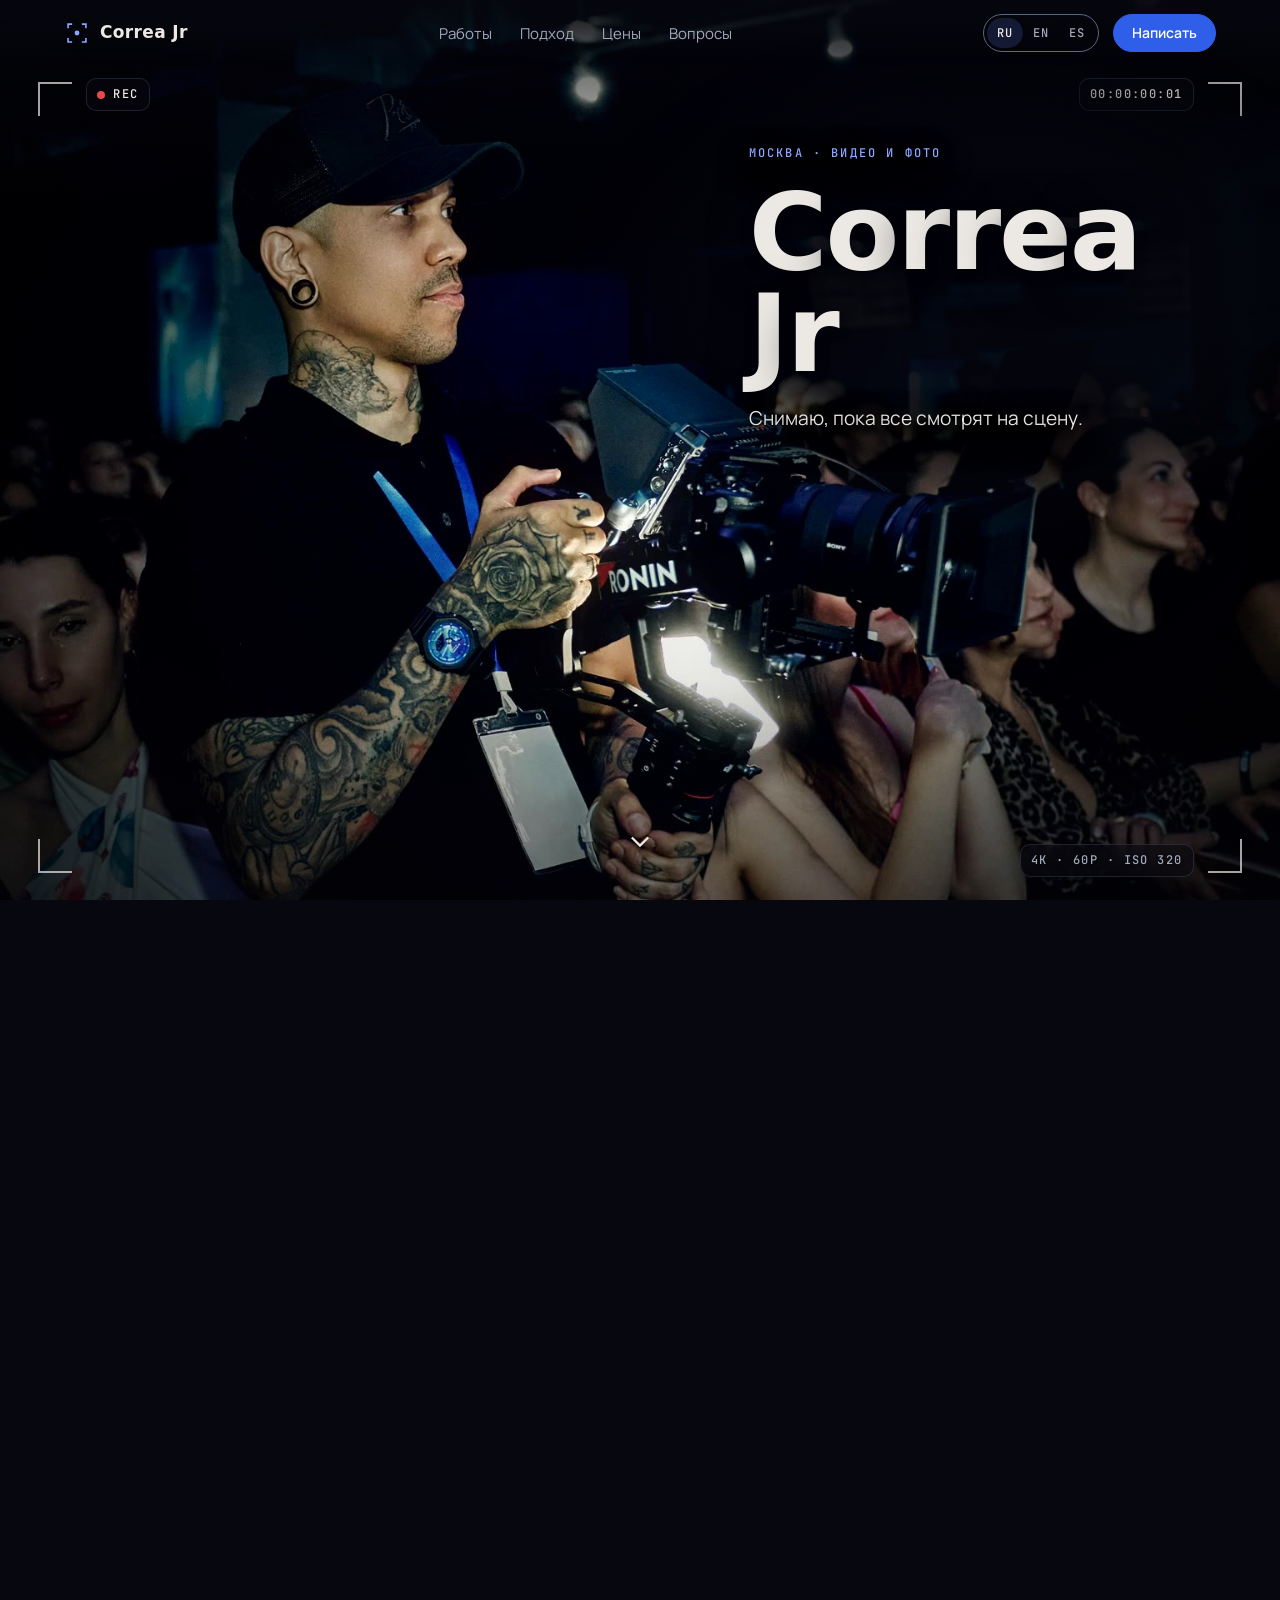
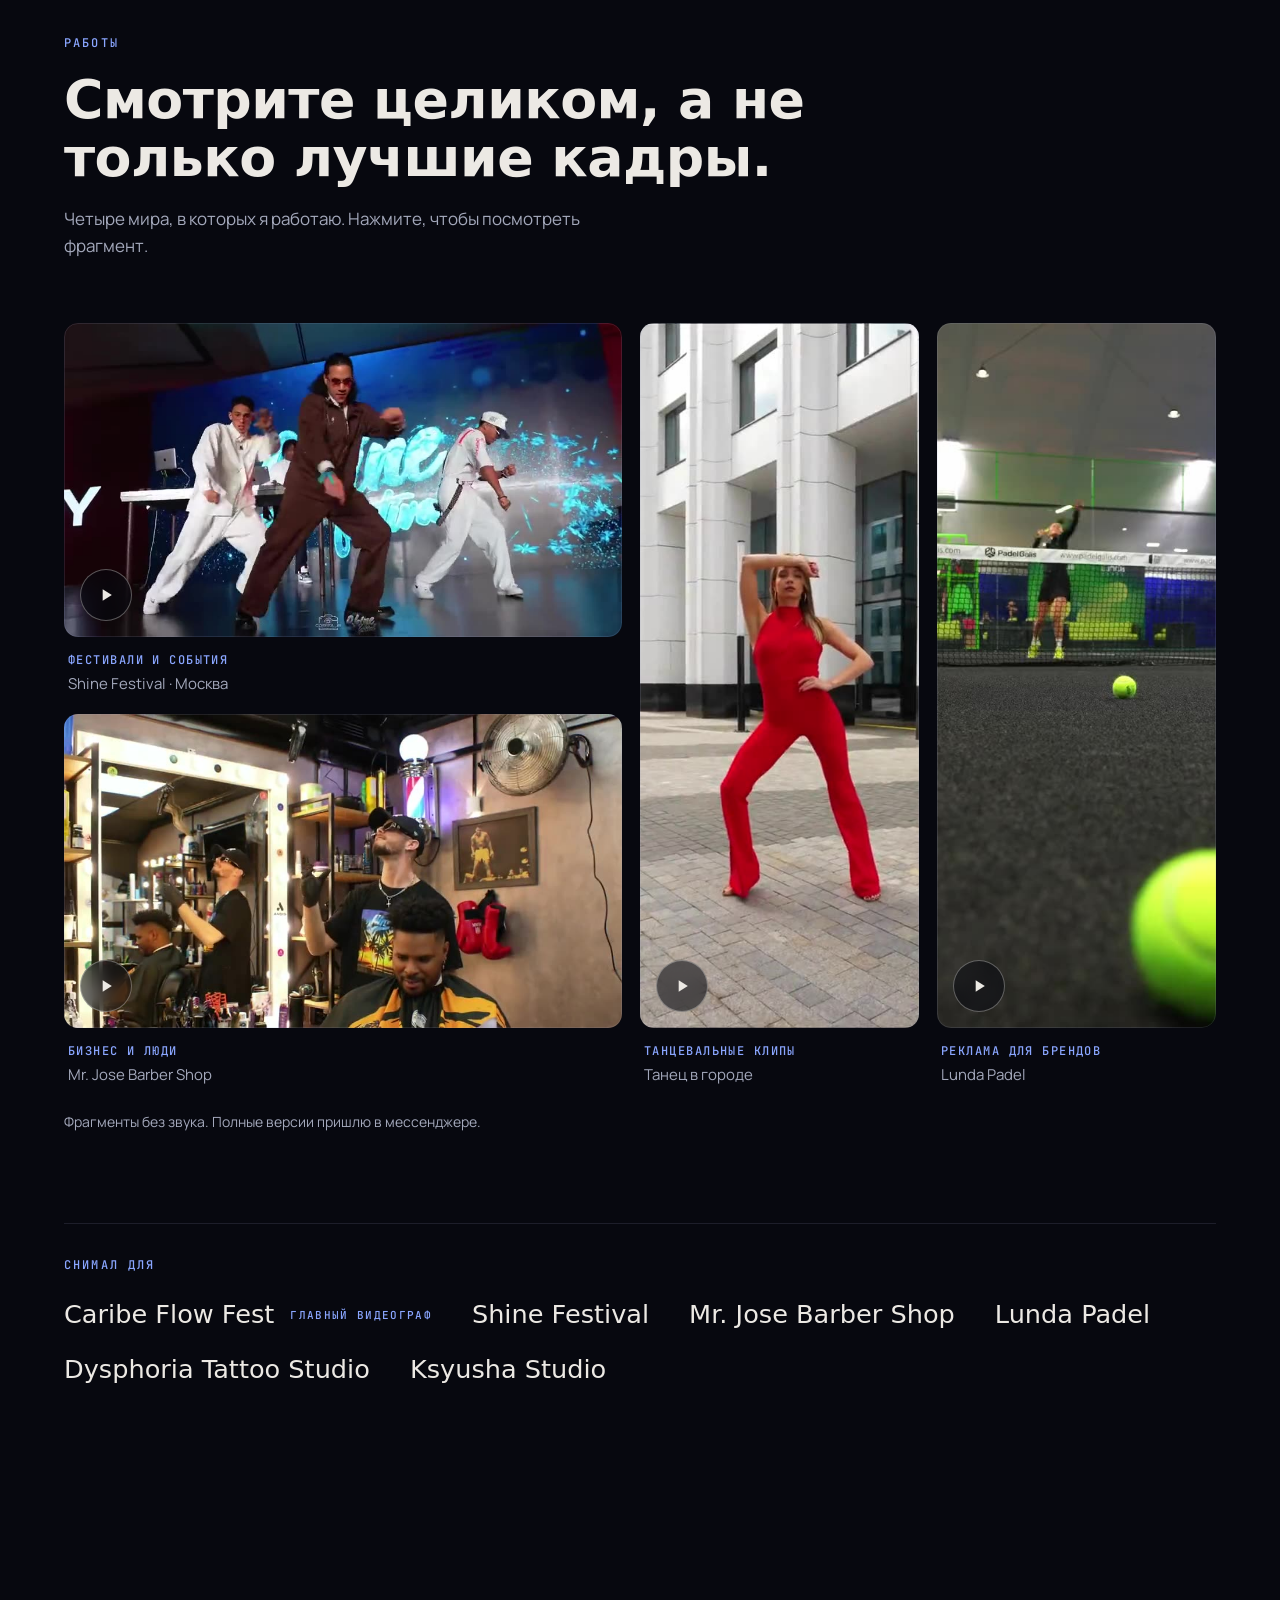
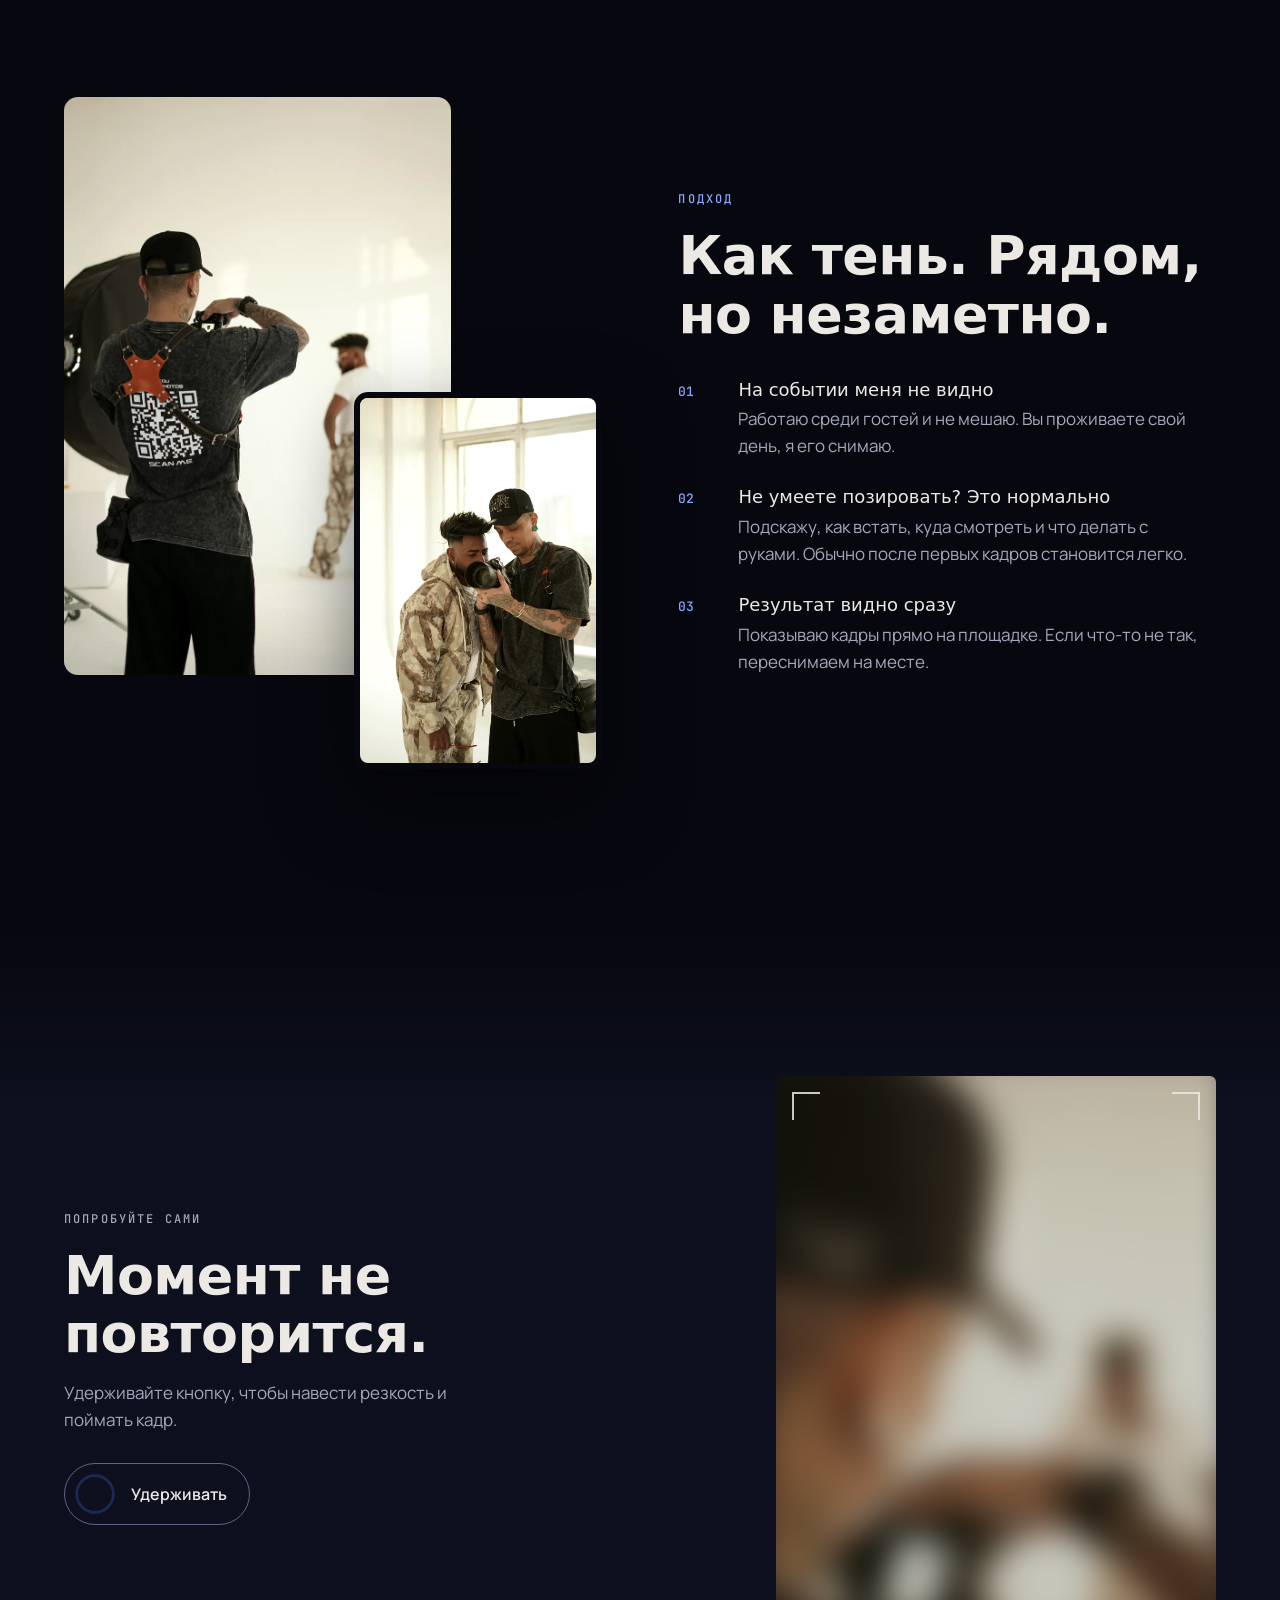
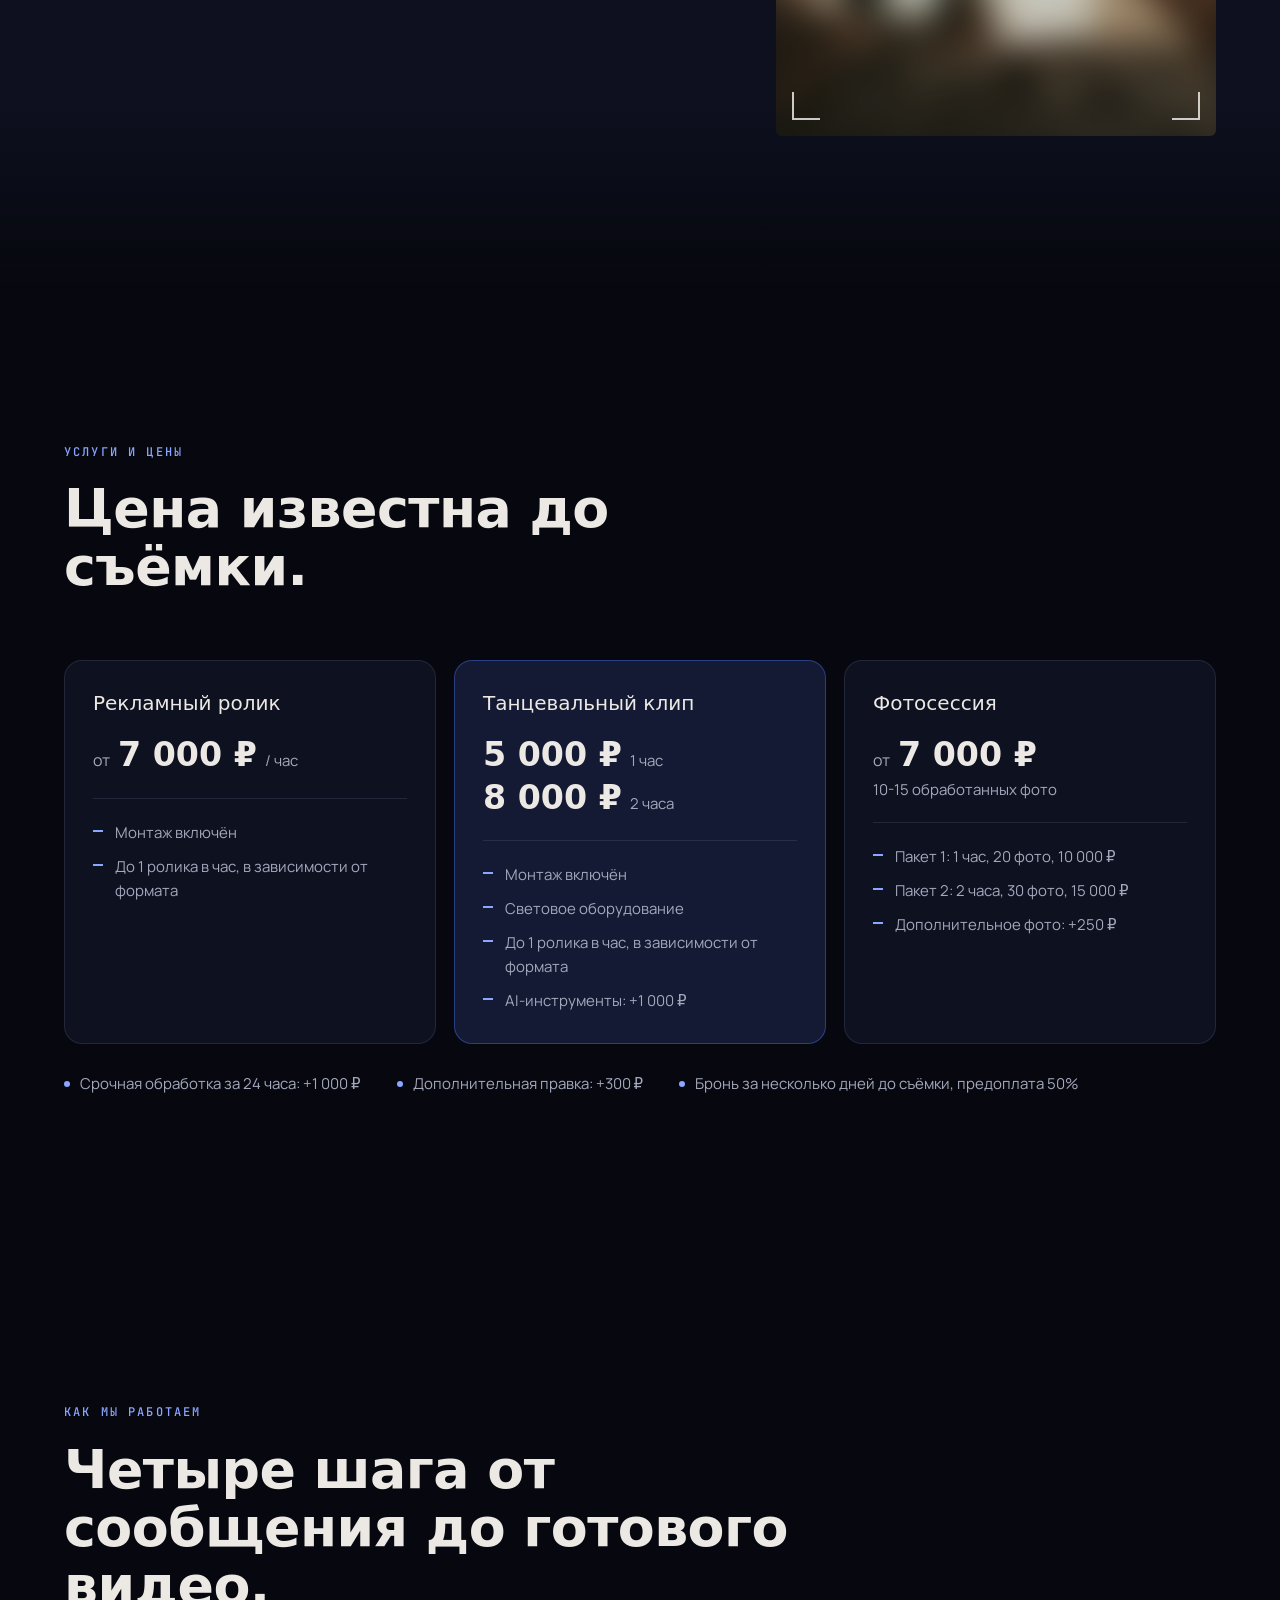
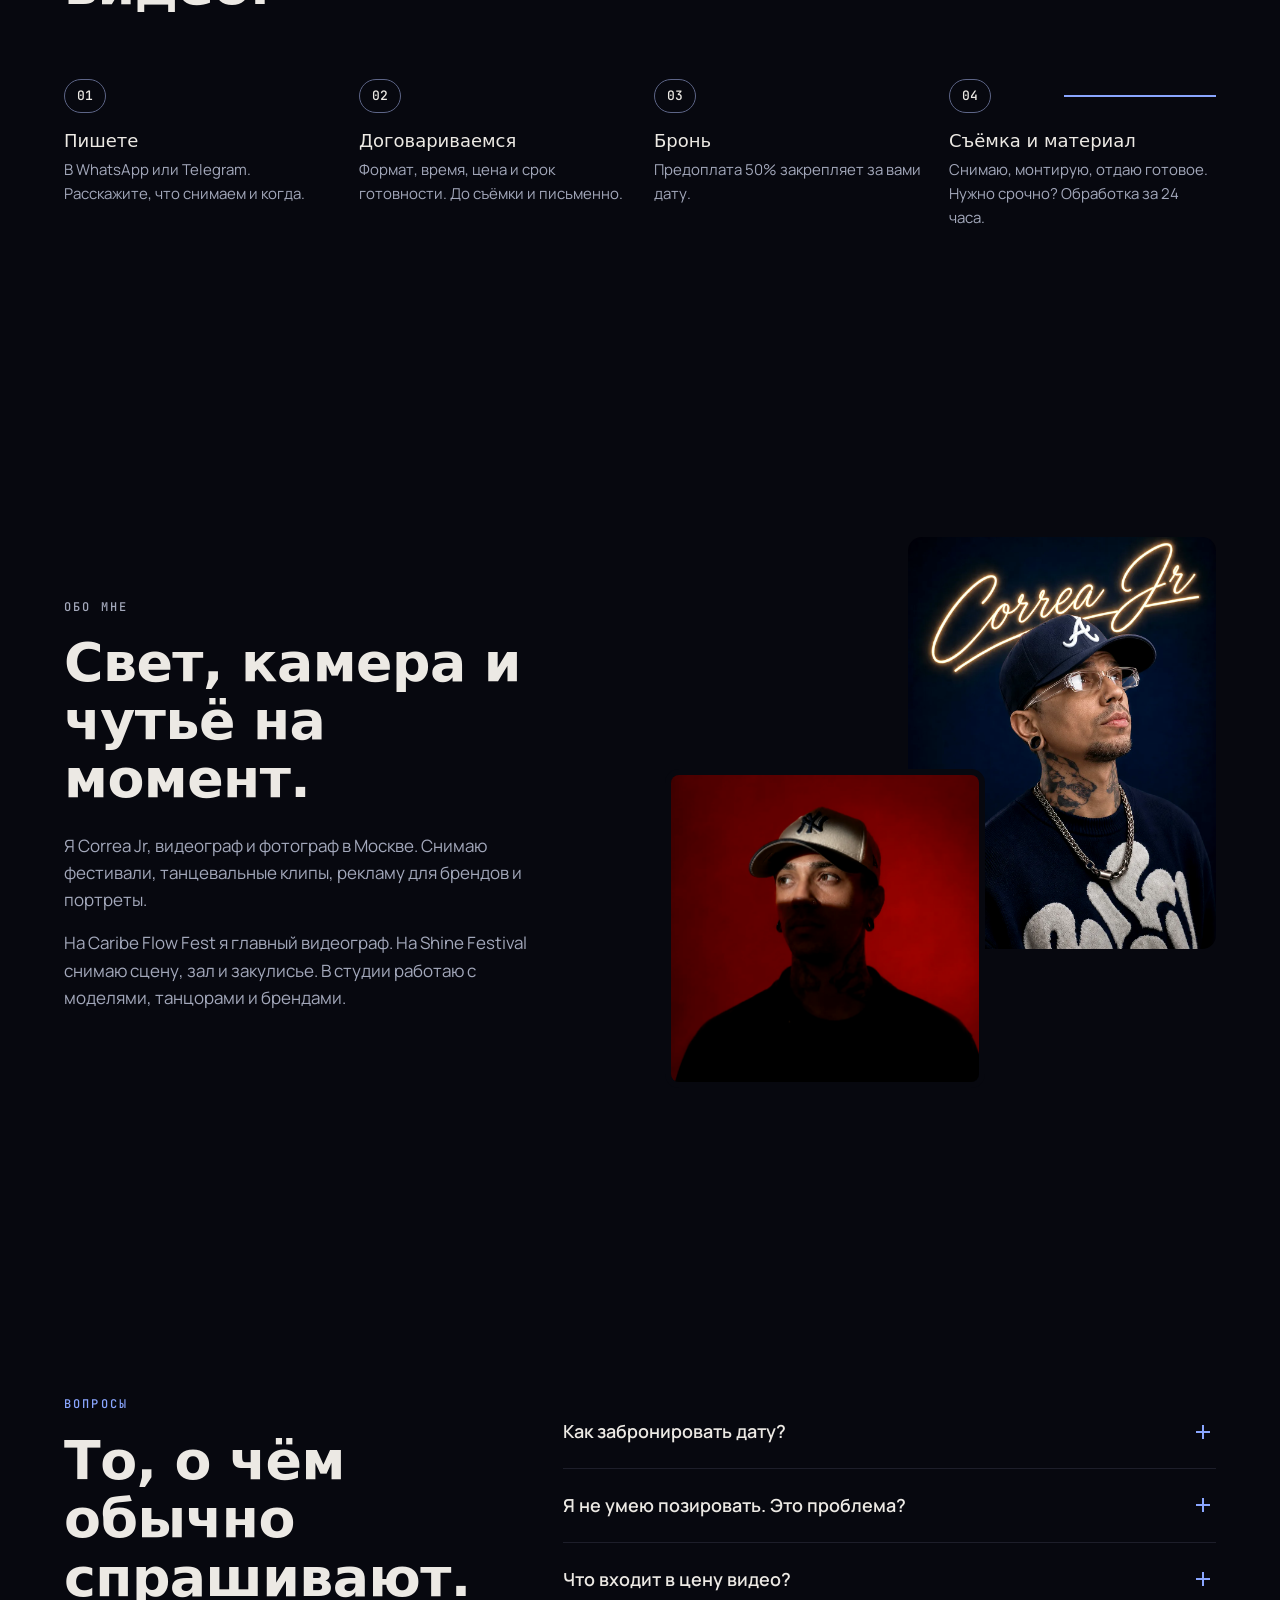
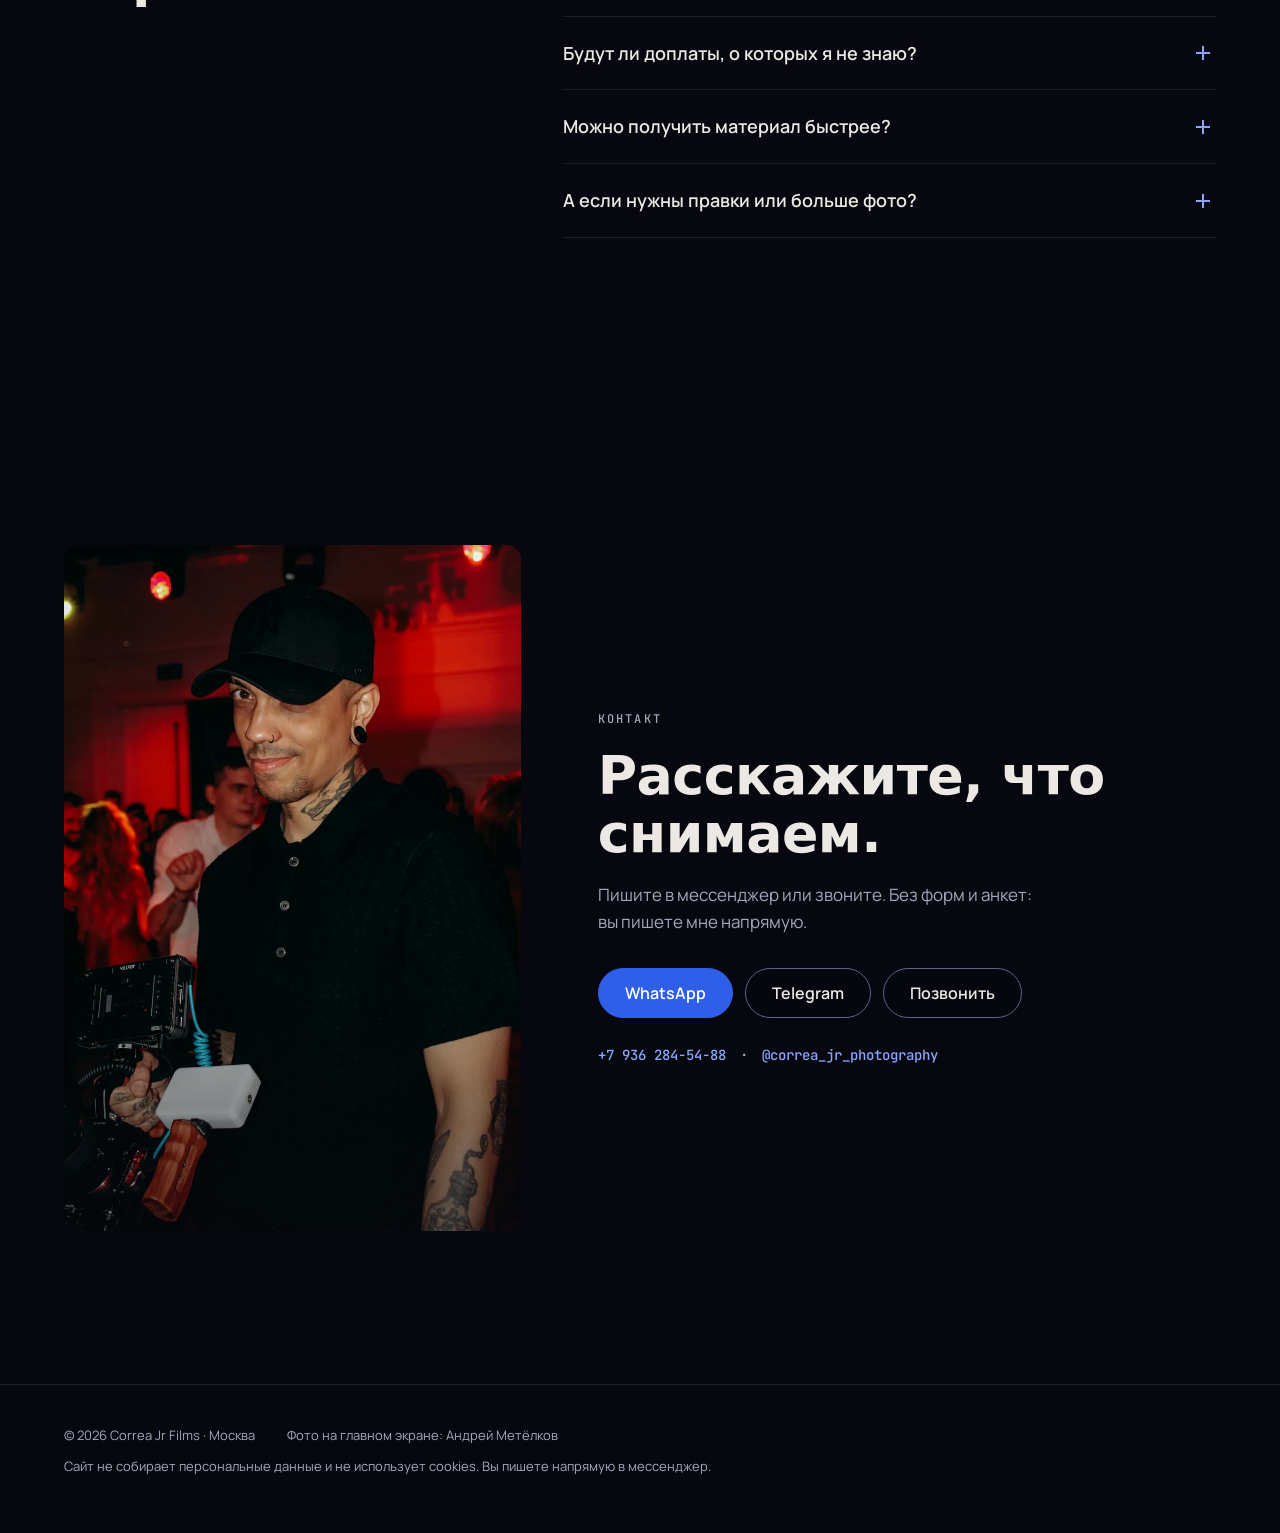
==== index.html @ d1ffd27a "Publish Correa Jr site Co-Authored-By: Claude Opus 5.5 <noreply@anthropic.com> Claude-Session: https" ====
<!doctype html>
<html lang="ru">
<head>
<meta charset="utf-8">
<meta name="viewport" content="width=device-width,initial-scale=1">
<title>Correa Jr · Видеограф и фотограф в Москве</title>
<meta name="description" content="Correa Jr: видеограф и фотограф в Москве. Фестивали, танцевальные клипы, реклама для брендов, портреты. Цена и срок до съёмки.">
<meta name="theme-color" content="#07080f">
<meta property="og:type" content="website">
<meta property="og:title" content="Correa Jr · Видеограф и фотограф в Москве">
<meta property="og:description" content="Фестивали, танцевальные клипы, реклама, портреты. Ни одного упущенного момента.">
<!-- DEPLOY STEP: live URL on GitHub Pages; change both if the site moves to its own domain -->
<meta property="og:image" content="https://zasalamel22.github.io/correa-jr-site/assets/img/hero-ending.jpg">
<meta property="og:url" content="https://zasalamel22.github.io/correa-jr-site/">
<link rel="icon" href="data:image/svg+xml,%3Csvg xmlns='http://www.w3.org/2000/svg' viewBox='0 0 64 64'%3E%3Crect width='64' height='64' rx='14' fill='%2307080f'/%3E%3Cpath d='M14 22V14h8M50 22V14h-8M14 42v8h8M50 42v8h-8' stroke='%236d93ff' stroke-width='4' fill='none'/%3E%3Ccircle cx='32' cy='32' r='7' fill='%23ece9e4'/%3E%3C/svg%3E">
<link rel="preload" href="assets/fonts/Unbounded-latin.woff2" as="font" type="font/woff2" crossorigin>
<link rel="preload" href="assets/fonts/Unbounded-cyrillic.woff2" as="font" type="font/woff2" crossorigin>
<link rel="stylesheet" href="assets/site.css">
</head>
<body>
<a class="skip" href="#main" data-i18n="skip">Перейти к содержанию</a>
<div class="env" aria-hidden="true"><div class="env-glow"></div><div class="env-grain"></div></div>

<header class="nav" id="top">
  <a class="brand" href="#top" aria-label="Correa Jr">
    <svg viewBox="0 0 64 64" aria-hidden="true"><path d="M10 20V10h10M54 20V10H44M10 44v10h10M54 44v10H44" stroke="currentColor" stroke-width="4" fill="none"/><circle cx="32" cy="32" r="6" fill="currentColor"/></svg>
    <span>Correa Jr</span>
  </a>
  <nav aria-label="Main">
    <ul class="nav-links">
      <li><a href="#work" data-i18n="nav.work">Работы</a></li>
      <li><a href="#approach" data-i18n="nav.approach">Подход</a></li>
      <li><a href="#prices" data-i18n="nav.prices">Цены</a></li>
      <li><a href="#faq" data-i18n="nav.faq">Вопросы</a></li>
    </ul>
  </nav>
  <div class="nav-right">
    <div class="lang" role="group" aria-label="Язык / Language / Idioma">
      <button type="button" data-lang="ru" aria-pressed="true">RU</button>
      <button type="button" data-lang="en" aria-pressed="false">EN</button>
      <button type="button" data-lang="es" aria-pressed="false">ES</button>
    </div>
    <a class="btn btn-sm" href="#contact" data-i18n="nav.cta">Написать</a>
  </div>
</header>

<main id="main" tabindex="-1">

<section class="hero" id="hero" aria-label="Correa Jr">
  <div class="stage">
    <div class="poster" aria-hidden="true"></div>
    <div class="poster poster-end" aria-hidden="true"></div>
    <video id="hero-video" preload="none" muted playsinline aria-hidden="true" tabindex="-1"></video>
    <div class="scrim" aria-hidden="true"></div>

    <div class="vf" aria-hidden="true">
      <span class="vf-c tl"></span><span class="vf-c tr"></span><span class="vf-c bl"></span><span class="vf-c br"></span>
      <span class="chip rec"><i></i>REC</span>
      <span class="chip tc" id="tc">00:00:00:00</span>
      <span class="chip iso">4K · 60P · ISO 320</span>
    </div>

    <div class="band b-right" data-a="0" data-b="0.22" data-fx="depth">
      <p class="kicker" data-i18n="h1.kicker">Москва · видео и фото</p>
      <h1 class="split hero-title">Correa Jr</h1>
      <p class="split lede" data-i18n="h1.sub">Снимаю, пока все смотрят на сцену.</p>
    </div>
    <div class="band b-right b-low" data-a="0.30" data-b="0.52" data-fx="focus">
      <p class="split big" data-i18n="h2.line">Я как тень. Вы забываете о камере. Камера не забывает ничего.</p>
    </div>
    <div class="band b-left" data-a="0.58" data-b="0.80" data-fx="snap" data-spread="0.5">
      <p class="split big" data-i18n="h3.line">Фестивали, клипы, реклама, портреты. Ни одного упущенного момента.</p>
    </div>
    <div class="band b-left b-settle" data-a="0.85" data-b="1" data-fx="rise">
      <h2 class="split settle-title" data-i18n="h4.title">Ваш момент следующий.</h2>
      <p class="settle-sub" data-i18n="h4.sub">Цена и срок до съёмки. Без сюрпризов.</p>
      <div class="settle-cta">
        <a class="btn" href="#contact" data-i18n="cta.main">Обсудить съёмку</a>
        <a class="btn btn-ghost" href="#work" data-i18n="cta.work">Смотреть работы</a>
      </div>
    </div>

    <svg class="ring" viewBox="0 0 48 48" aria-hidden="true"><circle cx="24" cy="24" r="20" fill="none" stroke="currentColor" stroke-opacity=".2" stroke-width="3"/><circle class="ring-fill" cx="24" cy="24" r="20" fill="none" stroke="currentColor" stroke-width="3" stroke-dasharray="126"/></svg>
  </div>

  <div class="static-hero">
    <p class="kicker" data-i18n="h1.kicker">Москва · видео и фото</p>
    <h1 class="hero-title">Correa Jr</h1>
    <p class="lede" data-i18n="h1.sub">Снимаю, пока все смотрят на сцену.</p>
    <p class="static-line" data-i18n="h3.line">Фестивали, клипы, реклама, портреты. Ни одного упущенного момента.</p>
    <div class="settle-cta">
      <a class="btn" href="#contact" data-i18n="cta.main">Обсудить съёмку</a>
      <a class="btn btn-ghost" href="#work" data-i18n="cta.work">Смотреть работы</a>
    </div>
  </div>
</section>

<section class="work sec" id="work" aria-labelledby="work-h">
  <div class="sec-head">
    <p class="kicker" data-i18n="work.kicker">Работы</p>
    <h2 id="work-h" data-i18n="work.title">Смотрите целиком, а не только лучшие кадры.</h2>
    <p class="sec-lede" data-i18n="work.lede">Четыре мира, в которых я работаю. Нажмите, чтобы посмотреть фрагмент.</p>
  </div>
  <div class="reels">
    <figure class="reel land r1">
      <button class="reel-play" type="button" data-src="assets/video/reel-festival.mp4" aria-label="Play">
        <img src="assets/img/reel-festival.jpg" alt="" loading="lazy" width="960" height="540">
        <span class="play" aria-hidden="true"><svg viewBox="0 0 24 24"><path d="M8 5l11 7-11 7z"/></svg></span>
      </button>
      <figcaption><span class="tag" data-i18n="work.c1.tag">Фестивали и события</span><span class="who">Shine Festival · Москва</span></figcaption>
    </figure>
    <figure class="reel port r2">
      <button class="reel-play" type="button" data-src="assets/video/reel-dance.mp4" aria-label="Play">
        <img src="assets/img/reel-dance.jpg" alt="" loading="lazy" width="540" height="960">
        <span class="play" aria-hidden="true"><svg viewBox="0 0 24 24"><path d="M8 5l11 7-11 7z"/></svg></span>
      </button>
      <figcaption><span class="tag" data-i18n="work.c2.tag">Танцевальные клипы</span><span class="who" data-i18n="work.c2.who">Танец в городе</span></figcaption>
    </figure>
    <figure class="reel port r3">
      <button class="reel-play" type="button" data-src="assets/video/reel-brand.mp4" aria-label="Play">
        <img src="assets/img/reel-brand.jpg" alt="" loading="lazy" width="540" height="960">
        <span class="play" aria-hidden="true"><svg viewBox="0 0 24 24"><path d="M8 5l11 7-11 7z"/></svg></span>
      </button>
      <figcaption><span class="tag" data-i18n="work.c3.tag">Реклама для брендов</span><span class="who">Lunda Padel</span></figcaption>
    </figure>
    <figure class="reel land r4">
      <button class="reel-play" type="button" data-src="assets/video/reel-barber.mp4" aria-label="Play">
        <img src="assets/img/reel-barber.jpg" alt="" loading="lazy" width="960" height="540">
        <span class="play" aria-hidden="true"><svg viewBox="0 0 24 24"><path d="M8 5l11 7-11 7z"/></svg></span>
      </button>
      <figcaption><span class="tag" data-i18n="work.c4.tag">Бизнес и люди</span><span class="who">Mr. Jose Barber Shop</span></figcaption>
    </figure>
  </div>
  <p class="mute-note" data-i18n="work.note">Фрагменты без звука. Полные версии пришлю в мессенджере.</p>
  <div class="clients" aria-label="Clients">
    <p class="kicker" data-i18n="work.clients">Снимал для</p>
    <ul>
      <li>Caribe Flow Fest <em data-i18n="work.main">главный видеограф</em></li>
      <li>Shine Festival</li>
      <li>Mr. Jose Barber Shop</li>
      <li>Lunda Padel</li>
      <li>Dysphoria Tattoo Studio</li>
      <li>Ksyusha Studio</li>
    </ul>
  </div>
</section>

<section class="approach sec" id="approach" aria-labelledby="ap-h">
  <div class="ap-media">
    <img class="ap-main" src="assets/img/shadow-model.webp" alt="" loading="lazy" width="853" height="1280">
    <img class="ap-side" src="assets/img/review.webp" alt="" loading="lazy" width="853" height="1280">
  </div>
  <div class="ap-text">
    <p class="kicker" data-i18n="ap.kicker">Подход</p>
    <h2 id="ap-h" data-i18n="ap.title">Как тень. Рядом, но незаметно.</h2>
    <ol class="ap-list">
      <li><span class="num">01</span><div><h3 data-i18n="ap.1.t">На событии меня не видно</h3><p data-i18n="ap.1.p">Работаю среди гостей и не мешаю. Вы проживаете свой день, я его снимаю.</p></div></li>
      <li><span class="num">02</span><div><h3 data-i18n="ap.2.t">Не умеете позировать? Это нормально</h3><p data-i18n="ap.2.p">Подскажу, как встать, куда смотреть и что делать с руками. Обычно после первых кадров становится легко.</p></div></li>
      <li><span class="num">03</span><div><h3 data-i18n="ap.3.t">Результат видно сразу</h3><p data-i18n="ap.3.p">Показываю кадры прямо на площадке. Если что-то не так, переснимаем на месте.</p></div></li>
    </ol>
  </div>
</section>

<section class="moment sec" id="moment" aria-labelledby="mo-h">
  <div class="mo-frame">
    <div class="mo-img" style="--f:0">
      <img class="mo-soft" src="assets/img/focus.webp" alt="" loading="lazy" width="853" height="1280">
      <img class="mo-sharp" src="assets/img/focus.webp" alt="" loading="lazy" width="853" height="1280">
      <span class="mo-flash" aria-hidden="true"></span>
      <span class="vf-c tl"></span><span class="vf-c tr"></span><span class="vf-c bl"></span><span class="vf-c br"></span>
    </div>
  </div>
  <div class="mo-text">
    <p class="kicker" data-i18n="mo.kicker">Попробуйте сами</p>
    <h2 id="mo-h" data-i18n="mo.title">Момент не повторится.</h2>
    <p data-i18n="mo.lede">Удерживайте кнопку, чтобы навести резкость и поймать кадр.</p>
    <button class="hold" type="button" id="hold">
      <svg viewBox="0 0 48 48" aria-hidden="true"><circle cx="24" cy="24" r="20" fill="none" stroke="currentColor" stroke-opacity=".25" stroke-width="3"/><circle class="hold-fill" cx="24" cy="24" r="20" fill="none" stroke="currentColor" stroke-width="3" stroke-dasharray="126"/></svg>
      <span data-i18n="mo.btn">Удерживать</span>
    </button>
    <p class="mo-done" aria-live="polite" data-i18n="mo.done">Пойман. Моя работа в том, чтобы быть готовым к этой секунде.</p>
  </div>
</section>

<section class="prices sec" id="prices" aria-labelledby="pr-h">
  <div class="sec-head">
    <p class="kicker" data-i18n="pr.kicker">Услуги и цены</p>
    <h2 id="pr-h" data-i18n="pr.title">Цена известна до съёмки.</h2>
  </div>
  <div class="cards">
    <article class="card">
      <h3 data-i18n="pr.1.t">Рекламный ролик</h3>
      <p class="price"><span data-i18n="pr.from">от</span> 7 000 ₽ <small data-i18n="pr.hour">/ час</small></p>
      <ul>
        <li data-i18n="pr.edit">Монтаж включён</li>
        <li data-i18n="pr.1.b">До 1 ролика в час, в зависимости от формата</li>
      </ul>
    </article>
    <article class="card card-mid">
      <h3 data-i18n="pr.2.t">Танцевальный клип</h3>
      <p class="price">5 000 ₽ <small data-i18n="pr.2.h1">1 час</small></p>
      <p class="price price-2">8 000 ₽ <small data-i18n="pr.2.h2">2 часа</small></p>
      <ul>
        <li data-i18n="pr.edit">Монтаж включён</li>
        <li data-i18n="pr.2.b1">Световое оборудование</li>
        <li data-i18n="pr.1.b">До 1 ролика в час, в зависимости от формата</li>
        <li data-i18n="pr.2.b2">AI-инструменты: +1 000 ₽</li>
      </ul>
    </article>
    <article class="card">
      <h3 data-i18n="pr.3.t">Фотосессия</h3>
      <p class="price"><span data-i18n="pr.from">от</span> 7 000 ₽ <small data-i18n="pr.3.u">10-15 обработанных фото</small></p>
      <ul>
        <li data-i18n="pr.3.p1">Пакет 1: 1 час, 20 фото, 10 000 ₽</li>
        <li data-i18n="pr.3.p2">Пакет 2: 2 часа, 30 фото, 15 000 ₽</li>
        <li data-i18n="pr.3.b">Дополнительное фото: +250 ₽</li>
      </ul>
    </article>
  </div>
  <div class="extras">
    <p><span class="dot" aria-hidden="true"></span><span data-i18n="pr.x1">Срочная обработка за 24 часа: +1 000 ₽</span></p>
    <p><span class="dot" aria-hidden="true"></span><span data-i18n="pr.x2">Дополнительная правка: +300 ₽</span></p>
    <p><span class="dot" aria-hidden="true"></span><span data-i18n="pr.x3">Бронь за несколько дней до съёмки, предоплата 50%</span></p>
  </div>
</section>

<section class="process sec" id="process" aria-labelledby="ps-h">
  <div class="sec-head">
    <p class="kicker" data-i18n="ps.kicker">Как мы работаем</p>
    <h2 id="ps-h" data-i18n="ps.title">Четыре шага от сообщения до готового видео.</h2>
  </div>
  <div class="steps">
    <svg class="steps-line" viewBox="0 0 1000 4" preserveAspectRatio="none" aria-hidden="true"><line x1="0" y1="2" x2="1000" y2="2" pathLength="1"/></svg>
    <ol>
      <li><span class="step-n">01</span><h3 data-i18n="ps.1.t">Пишете</h3><p data-i18n="ps.1.p">В WhatsApp или Telegram. Расскажите, что снимаем и когда.</p></li>
      <li><span class="step-n">02</span><h3 data-i18n="ps.2.t">Договариваемся</h3><p data-i18n="ps.2.p">Формат, время, цена и срок готовности. До съёмки и письменно.</p></li>
      <li><span class="step-n">03</span><h3 data-i18n="ps.3.t">Бронь</h3><p data-i18n="ps.3.p">Предоплата 50% закрепляет за вами дату.</p></li>
      <li><span class="step-n">04</span><h3 data-i18n="ps.4.t">Съёмка и материал</h3><p data-i18n="ps.4.p">Снимаю, монтирую, отдаю готовое. Нужно срочно? Обработка за 24 часа.</p></li>
    </ol>
  </div>
</section>

<section class="about sec" id="about" aria-labelledby="ab-h">
  <div class="ab-text">
    <p class="kicker" data-i18n="ab.kicker">Обо мне</p>
    <h2 id="ab-h" data-i18n="ab.title">Свет, камера и чутьё на момент.</h2>
    <p data-i18n="ab.p1">Я Correa Jr, видеограф и фотограф в Москве. Снимаю фестивали, танцевальные клипы, рекламу для брендов и портреты.</p>
    <p data-i18n="ab.p2">На Caribe Flow Fest я главный видеограф. На Shine Festival снимаю сцену, зал и закулисье. В студии работаю с моделями, танцорами и брендами.</p>
  </div>
  <div class="ab-media">
    <img class="ab-a" src="assets/img/about-red.webp" alt="Correa Jr" loading="lazy" width="1254" height="1254">
    <img class="ab-b" src="assets/img/about-neon.webp" alt="" loading="lazy" width="1023" height="1400">
  </div>
</section>

<section class="faq sec" id="faq" aria-labelledby="fq-h">
  <div class="sec-head">
    <p class="kicker" data-i18n="fq.kicker">Вопросы</p>
    <h2 id="fq-h" data-i18n="fq.title">То, о чём обычно спрашивают.</h2>
  </div>
  <div class="faq-list">
    <details><summary data-i18n="fq.1.q">Как забронировать дату?</summary><p data-i18n="fq.1.a">Напишите в WhatsApp или Telegram. Дату закрепляет предоплата 50%. Лучше писать за несколько дней до съёмки.</p></details>
    <details><summary data-i18n="fq.2.q">Я не умею позировать. Это проблема?</summary><p data-i18n="fq.2.a">Нет. Я подскажу, как встать, куда смотреть и что делать с руками. Обычно после первых кадров становится легко.</p></details>
    <details><summary data-i18n="fq.3.q">Что входит в цену видео?</summary><p data-i18n="fq.3.a">Съёмка и монтаж. Для танцевальных клипов ещё и световое оборудование.</p></details>
    <details><summary data-i18n="fq.4.q">Будут ли доплаты, о которых я не знаю?</summary><p data-i18n="fq.4.a">Нет. Все доплаты перечислены на этой странице, а итоговую цену вы знаете до съёмки.</p></details>
    <details><summary data-i18n="fq.5.q">Можно получить материал быстрее?</summary><p data-i18n="fq.5.a">Да. Срочная обработка за 24 часа стоит 1 000 ₽.</p></details>
    <details><summary data-i18n="fq.6.q">А если нужны правки или больше фото?</summary><p data-i18n="fq.6.a">Дополнительная правка стоит 300 ₽, каждое дополнительное обработанное фото 250 ₽.</p></details>
  </div>
</section>

<section class="contact sec" id="contact" aria-labelledby="ct-h">
  <div class="ct-media"><img src="assets/img/contact.webp" alt="" loading="lazy" width="853" height="1280"></div>
  <div class="ct-text">
    <p class="kicker" data-i18n="ct.kicker">Контакт</p>
    <h2 id="ct-h" data-i18n="ct.title">Расскажите, что снимаем.</h2>
    <p data-i18n="ct.lede">Пишите в мессенджер или звоните. Без форм и анкет: вы пишете мне напрямую.</p>
    <div class="ct-buttons">
      <a class="btn" id="wa" href="https://wa.me/79362845488?text=%D0%97%D0%B4%D1%80%D0%B0%D0%B2%D1%81%D1%82%D0%B2%D1%83%D0%B9%D1%82%D0%B5!%20%D0%A5%D0%BE%D1%87%D1%83%20%D0%BE%D0%B1%D1%81%D1%83%D0%B4%D0%B8%D1%82%D1%8C%20%D1%81%D1%8A%D1%91%D0%BC%D0%BA%D1%83." target="_blank" rel="noopener">WhatsApp</a>
      <a class="btn btn-ghost" href="https://t.me/+79362845488" target="_blank" rel="noopener">Telegram</a>
      <a class="btn btn-ghost" href="tel:+79362845488" data-i18n="ct.call">Позвонить</a>
    </div>
    <p class="ct-line"><a href="tel:+79362845488">+7 936 284-54-88</a><span aria-hidden="true">·</span><a href="https://instagram.com/correa_jr_photography" target="_blank" rel="noopener">@correa_jr_photography</a></p>
  </div>
</section>

</main>

<footer class="foot">
  <p>© 2026 Correa Jr Films · <span data-i18n="ft.city">Москва</span></p>
  <p data-i18n="ft.credit">Фото на главном экране: Андрей Метёлков</p>
  <p data-i18n="ft.privacy">Сайт не собирает персональные данные и не использует cookies. Вы пишете напрямую в мессенджер.</p>
</footer>

<script src="assets/i18n.js"></script>
<script src="assets/site.js"></script>
</body>
</html>
---- assets/site.css ----
@font-face{font-family:'Unbounded';font-style:normal;font-weight:500 800;font-display:swap;src:url(fonts/Unbounded-cyrillic.woff2) format('woff2');unicode-range:U+0301,U+0400-045F,U+0490-0491,U+04B0-04B1,U+2116}
@font-face{font-family:'Unbounded';font-style:normal;font-weight:500 800;font-display:swap;src:url(fonts/Unbounded-latin.woff2) format('woff2');unicode-range:U+0000-00FF,U+0131,U+0152-0153,U+02BB-02BC,U+02C6,U+02DA,U+02DC,U+0304,U+0308,U+0329,U+2000-206F,U+20AC,U+20BD,U+2122,U+2191,U+2193,U+2212,U+2215,U+FEFF,U+FFFD}
@font-face{font-family:'Manrope';font-style:normal;font-weight:400 600;font-display:swap;src:url(fonts/Manrope-cyrillic.woff2) format('woff2');unicode-range:U+0301,U+0400-045F,U+0490-0491,U+04B0-04B1,U+2116}
@font-face{font-family:'Manrope';font-style:normal;font-weight:400 600;font-display:swap;src:url(fonts/Manrope-latin.woff2) format('woff2');unicode-range:U+0000-00FF,U+0131,U+0152-0153,U+02BB-02BC,U+02C6,U+02DA,U+02DC,U+0304,U+0308,U+0329,U+2000-206F,U+20AC,U+20BD,U+2122,U+2191,U+2193,U+2212,U+2215,U+FEFF,U+FFFD}
@font-face{font-family:'JetBrains Mono';font-style:normal;font-weight:500;font-display:swap;src:url(fonts/JetBrainsMono-cyrillic.woff2) format('woff2');unicode-range:U+0301,U+0400-045F,U+0490-0491,U+04B0-04B1,U+2116}
@font-face{font-family:'JetBrains Mono';font-style:normal;font-weight:500;font-display:swap;src:url(fonts/JetBrainsMono-latin.woff2) format('woff2');unicode-range:U+0000-00FF,U+0131,U+0152-0153,U+02BB-02BC,U+02C6,U+02DA,U+02DC,U+0304,U+0308,U+0329,U+2000-206F,U+20AC,U+20BD,U+2122,U+2191,U+2193,U+2212,U+2215,U+FEFF,U+FFFD}

:root{
  --canvas:#07080f;
  --panel:#0e1120;
  --panel-2:#141a33;
  --accent:#2f5fe8;
  --accent-hover:#4a77ff;
  --accent-muted:rgba(77,120,255,.18);
  --accent-text:#8aa6ff;
  --text-primary:#ece9e4;
  --text-secondary:#a3a8bb;
  --line:rgba(160,170,210,.14);
  --line-strong:#5d6587;
  --rec:#e5484d;
  --f-display:'Unbounded',system-ui,sans-serif;
  --f-body:'Manrope',system-ui,sans-serif;
  --f-mono:'JetBrains Mono',ui-monospace,monospace;
  --ease-out:cubic-bezier(.22,1,.36,1);
  --ease-io:cubic-bezier(.65,0,.35,1);
  --tshadow:0 1px 2px rgba(3,4,10,.95),0 3px 12px rgba(3,4,10,.78),0 10px 44px rgba(3,4,10,.8);
  --pad:clamp(16px,5vw,72px);
}

*,*::before,*::after{box-sizing:border-box}
html{overflow-x:hidden;overflow-x:clip;scroll-behavior:smooth;-webkit-text-size-adjust:100%}
body{margin:0;overflow-x:hidden;overflow-x:clip;background:var(--canvas);color:var(--text-primary);font-family:var(--f-body);font-size:17px;line-height:1.6;-webkit-font-smoothing:antialiased;animation:pagein 1s var(--ease-out) both}
@keyframes pagein{from{opacity:0}to{opacity:1}}
img,video{display:block;max-width:100%}
a{color:var(--accent-text);text-decoration:none;transition:color .3s var(--ease-out)}
a:hover{color:var(--text-primary)}
:focus-visible{outline:2px solid var(--accent-hover);outline-offset:3px;border-radius:4px}
h1,h2,h3{font-family:var(--f-display);font-weight:800;line-height:1.08;letter-spacing:-.01em;margin:0}
h2{font-size:clamp(28px,4.2vw,56px)}
h3{font-size:18px;font-weight:500;letter-spacing:0}
p{margin:0}
.sr{position:absolute!important;width:1px;height:1px;overflow:hidden;clip:rect(0 0 0 0);white-space:nowrap}
.skip{position:fixed;left:16px;top:-60px;z-index:100;background:var(--accent);color:#fff;padding:10px 16px;border-radius:8px;transition:top .3s var(--ease-out)}
.skip:focus{top:16px}
.kicker{font-family:var(--f-mono);font-size:12px;letter-spacing:.18em;text-transform:uppercase;color:var(--accent-text);margin-bottom:18px}

/* one environment behind everything */
.env{position:fixed;inset:0;z-index:-1;pointer-events:none;overflow:hidden}
.env-glow{position:absolute;width:90vmax;height:90vmax;left:-20vmax;top:-30vmax;border-radius:50%;background:radial-gradient(circle,rgba(47,95,232,.16),rgba(47,95,232,0) 62%);animation:drift 70s var(--ease-io) infinite alternate;animation-delay:-20s}
@keyframes drift{to{transform:translate(60vw,70vh) scale(1.2)}}
.env-grain{position:absolute;inset:-50%;opacity:.06;background-image:url("data:image/svg+xml,%3Csvg xmlns='http://www.w3.org/2000/svg' width='160' height='160'%3E%3Cfilter id='n'%3E%3CfeTurbulence type='fractalNoise' baseFrequency='.85' numOctaves='3' stitchTiles='stitch'/%3E%3C/filter%3E%3Crect width='100%25' height='100%25' filter='url(%23n)'/%3E%3C/svg%3E")}

/* buttons */
.btn{display:inline-flex;align-items:center;justify-content:center;gap:10px;font-family:var(--f-body);font-weight:600;font-size:16px;line-height:1;padding:16px 26px;border-radius:999px;background:var(--accent);color:#fff;border:1px solid var(--accent);text-shadow:none;transition:background .3s var(--ease-out),transform .3s var(--ease-out),border-color .3s var(--ease-out),color .3s var(--ease-out)}
.btn:hover{background:#2450d4;border-color:#4a77ff;color:#fff;transform:translateY(-2px);box-shadow:0 8px 30px rgba(47,95,232,.35)}
.btn-ghost{background:rgba(7,8,15,.35);border-color:var(--line-strong);color:var(--text-primary)}
.btn-ghost:hover{background:rgba(47,95,232,.14);border-color:var(--accent-text)}
.btn-sm{padding:11px 18px;font-size:14px}
@media (pointer:coarse){.btn{min-height:44px}}

/* nav */
.nav{position:fixed;top:0;left:0;right:0;z-index:50;display:flex;align-items:center;justify-content:space-between;gap:20px;padding:14px var(--pad);background:linear-gradient(rgba(7,8,15,.82),rgba(7,8,15,0));transition:background .4s var(--ease-out)}
.nav.solid{background:rgba(7,8,15,.86);backdrop-filter:blur(12px);border-bottom:1px solid var(--line)}
.brand{display:flex;align-items:center;gap:10px;color:var(--text-primary);font-family:var(--f-display);font-weight:800;font-size:17px;letter-spacing:.02em}
.brand svg{width:26px;height:26px;color:var(--accent-text)}
.nav-links{display:flex;gap:28px;list-style:none;margin:0;padding:0}
.nav-links a{color:var(--text-secondary);font-size:15px}
.nav-links a:hover{color:var(--text-primary)}
.nav-right{display:flex;align-items:center;gap:14px}
.lang{display:flex;border:1px solid var(--line-strong);border-radius:999px;padding:3px}
.lang button{font-family:var(--f-mono);font-size:12px;letter-spacing:.08em;background:none;border:0;color:var(--text-secondary);padding:7px 10px;border-radius:999px;cursor:pointer;transition:background .3s var(--ease-out),color .3s var(--ease-out)}
.lang button[aria-pressed=true]{background:var(--panel-2);color:var(--text-primary)}
@media (pointer:coarse){.lang button{min-height:44px;min-width:44px;display:inline-flex;align-items:center;justify-content:center}}
@media (max-width:980px){.nav-links{display:none}}
@media (max-width:520px){.nav .btn-sm{display:none}.brand span{font-size:15px}}

/* ============ HERO ============ */
.hero{position:relative;height:520vh}
.stage{position:sticky;top:0;height:100vh;height:100svh;overflow:hidden;background:var(--canvas)}
.poster,#hero-video{position:absolute;inset:0;width:100%;height:100%;object-fit:cover;background-size:cover;background-position:50% 40%}
#hero-video{opacity:0;transition:opacity .8s var(--ease-out);will-change:transform;transform:translateZ(0)}
.stage.video-ready #hero-video{opacity:1}
.stage.video-failed #hero-video{display:none}
.poster-end{opacity:0;transition:opacity 1.2s var(--ease-out)}
.stage.video-failed.late .poster-end{opacity:1}
.scrim{position:absolute;inset:0;pointer-events:none;background:radial-gradient(ellipse 120% 90% at 50% 45%,rgba(4,5,12,0) 35%,rgba(4,5,12,.62) 100%),linear-gradient(rgba(4,5,12,.5),rgba(4,5,12,0) 22%)}

/* viewfinder: the signature */
.vf{position:absolute;inset:calc(64px + 2vh) 3vw 3vh;pointer-events:none}
.vf-c{position:absolute;width:34px;height:34px;border:0 solid rgba(236,233,228,.7)}
.vf-c.tl{left:0;top:0;border-left-width:2px;border-top-width:2px}
.vf-c.tr{right:0;top:0;border-right-width:2px;border-top-width:2px}
.vf-c.bl{left:0;bottom:0;border-left-width:2px;border-bottom-width:2px}
.vf-c.br{right:0;bottom:0;border-right-width:2px;border-bottom-width:2px}
.chip{position:absolute;font-family:var(--f-mono);font-size:12px;letter-spacing:.12em;color:var(--text-primary);background:rgba(8,8,15,.55);border:1px solid rgba(96,96,126,.3);border-radius:10px;padding:6px 10px;backdrop-filter:blur(10px);text-shadow:0 1px 3px rgba(5,5,10,.85)}
.chip.rec{left:48px;top:-4px;display:flex;align-items:center;gap:8px}
.chip.rec i{width:8px;height:8px;border-radius:50%;background:var(--rec);animation:blink 2.4s steps(1) infinite;animation-delay:-.8s}
@keyframes blink{50%{opacity:.15}}
.chip.tc{right:48px;top:-4px;font-variant-numeric:tabular-nums}
.chip.iso{right:48px;bottom:-4px;color:var(--text-secondary)}
@media (max-height:560px){.vf .chip{display:none}}

/* caption bands */
.band{position:absolute;opacity:0;--k:0;text-shadow:var(--tshadow);z-index:2}
.band::before{content:"";position:absolute;inset:-45% -40%;z-index:-1;pointer-events:none;opacity:calc(.35 + .65*var(--k,1));background:radial-gradient(ellipse 50% 50% at 50% 50%,rgba(4,5,12,.92) 0%,rgba(4,5,12,.9) 52%,rgba(4,5,12,.44) 72%,rgba(4,5,12,.12) 88%,rgba(4,5,12,0) 100%)}
.b-right{right:4.5vw;top:16vh;width:min(560px,37vw)}
.b-right.b-low{top:20vh;right:5vw;width:min(520px,36vw)}
.b-left{left:5vw;top:24vh;width:min(440px,29vw)}
.b-left.b-settle{top:auto;bottom:12vh;width:min(460px,30vw)}
.b-settle::before{inset:-40% -40%}
.hero-title{font-family:var(--f-display);font-weight:800;font-size:clamp(52px,8.4vw,132px);line-height:.95;letter-spacing:-.02em;margin:0 0 18px}
.band .lede{font-size:clamp(17px,1.5vw,22px);color:var(--text-primary);max-width:40ch}
.band .big{font-family:var(--f-display);font-weight:500;font-size:clamp(22px,2.3vw,36px);line-height:1.18;max-width:20ch}
.settle-title{font-size:clamp(30px,3.2vw,48px);margin-bottom:16px;max-width:13ch}
.settle-sub{font-size:clamp(17px,1.4vw,21px);color:var(--text-primary);margin-bottom:26px;opacity:var(--ks,1);transform:translateY(calc((1 - var(--ks,1))*14px))}
.settle-cta{display:flex;flex-wrap:wrap;gap:12px}
.band .settle-cta{opacity:var(--kb,1);transform:translateY(calc((1 - var(--kb,1))*14px))}
.band .kicker{opacity:var(--k,1)}

/* split text */
.w{display:inline-block;white-space:nowrap}
.c{display:inline-block}
/* depth: words approach from inside the frame, like the push-in */
.band[data-fx=depth] .w{--kc:clamp(0,(var(--k,0) - var(--th,0))*2.6,1);opacity:var(--kc);transform:scale(calc(.82 + .18*var(--kc)))}
/* focus: soft copy fades out, sharp copy fades in (static blur, never animated) */
.focus-wrap{position:relative;display:block}
.focus-wrap .soft{position:absolute;inset:0;filter:blur(10px);opacity:calc(1 - var(--k,0))}
.focus-wrap .sharp{opacity:var(--k,0)}
/* snap: characters slide into place in reading order */
.band[data-fx=snap] .c{--kc:clamp(0,(var(--k,0) - var(--th,0))*3,1);opacity:var(--kc);transform:translateX(calc((1 - var(--kc))*var(--jx,0px)))}
/* rise: words rise in order into the settle */
.band[data-fx=rise] .w{--kc:clamp(0,(var(--k,0) - var(--th,0))*2.8,1);opacity:var(--kc);transform:translateY(calc((1 - var(--kc))*28px))}

/* loading ring */
.ring{position:absolute;left:50%;bottom:5vh;width:40px;height:40px;margin-left:-20px;color:var(--text-primary);transform:rotate(-90deg);transition:opacity .6s var(--ease-out)}
.ring-fill{stroke-dashoffset:var(--ld,126);transition:stroke-dashoffset .2s linear}
.stage.video-ready .ring{opacity:0}
.chev{position:absolute;left:50%;bottom:5vh;width:28px;height:28px;margin-left:-14px;color:var(--text-primary);animation:nudge 3s var(--ease-io) infinite}
@keyframes nudge{50%{transform:translateY(6px)}}

/* static hero */
.static-hero{display:none}

@media (max-width: 720px), (orientation: portrait) and (max-width: 1024px), (orientation: portrait) and (pointer: coarse), (orientation: landscape) and (pointer: coarse) and (max-height: 560px), (prefers-reduced-motion: reduce){
  .hero{height:auto}
  .stage{display:none}
  .static-hero{display:flex;flex-direction:column;justify-content:flex-end;min-height:100vh;min-height:100svh;padding:120px var(--pad) 56px;background:linear-gradient(180deg,rgba(7,8,15,.25) 0%,rgba(7,8,15,0) 30%,rgba(7,8,15,.55) 58%,rgba(7,8,15,.96) 100%),url(img/hero-ending.jpg) 52% 30%/cover no-repeat;text-shadow:var(--tshadow)}
  .static-hero .hero-title{font-size:clamp(48px,14vw,96px)}
  .static-hero .lede{font-size:19px;max-width:28ch;margin-bottom:14px}
  .static-line{color:var(--text-secondary);max-width:32ch;margin-bottom:28px}
  .static-hero .btn{text-shadow:none}
}

/* ============ SECTIONS ============ */
.sec{position:relative;padding:clamp(88px,12vw,160px) var(--pad)}
.sec-head{max-width:880px;margin-bottom:clamp(40px,5vw,64px)}
.sec-head h2{max-width:20ch}
.sec-lede{color:var(--text-secondary);margin-top:18px;max-width:52ch}

/* reveal choreography */
.rv{opacity:0;transform:translateY(26px);transition:opacity .9s var(--ease-out),transform .9s var(--ease-out);transition-delay:calc(var(--i,0)*90ms)}
.rv.in{opacity:1;transform:none}
.rv.in.settled{transition-delay:0ms}

/* work */
.reels{display:grid;grid-template-columns:2fr 1fr 1fr;grid-template-rows:auto auto;gap:18px}
.r1{grid-column:1;grid-row:1}.r4{grid-column:1;grid-row:2}
.r2{grid-column:2;grid-row:1/3}.r3{grid-column:3;grid-row:1/3}
.reel{margin:0;position:relative;display:flex;flex-direction:column}
.reel-play{position:relative;display:block;width:100%;flex:1;padding:0;border:0;border-radius:14px;overflow:hidden;background:var(--panel);cursor:pointer}
.reel.land .reel-play{aspect-ratio:16/9;flex:none}
.reel-play img,.reel-play video{width:100%;height:100%;object-fit:cover;transition:transform 1.2s var(--ease-out),opacity .4s var(--ease-out)}
.reel-play:hover img{transform:scale(1.04)}
.reel-play video{position:absolute;inset:0}
.reel-play::after{content:"";position:absolute;inset:0;border:1px solid var(--line);border-radius:14px;pointer-events:none}
.play{position:absolute;left:16px;bottom:16px;width:52px;height:52px;border-radius:50%;display:grid;place-items:center;background:rgba(7,8,15,.55);border:1px solid rgba(236,233,228,.35);backdrop-filter:blur(8px);transition:background .3s var(--ease-out),transform .3s var(--ease-out),opacity .3s var(--ease-out)}
.play svg{width:20px;height:20px;fill:var(--text-primary)}
.reel-play:hover .play{background:var(--accent);transform:scale(1.06)}
.reel.playing .play{opacity:0}
.reel.playing .reel-play:hover .play{opacity:1}
.reel figcaption{display:flex;flex-direction:column;gap:2px;padding:14px 4px 0}
.tag{font-family:var(--f-mono);font-size:12px;letter-spacing:.12em;text-transform:uppercase;color:var(--accent-text)}
.who{color:var(--text-secondary);font-size:15px}
.mute-note{margin-top:24px;color:var(--text-secondary);font-size:14px}
.clients{margin-top:clamp(56px,7vw,96px);border-top:1px solid var(--line);padding-top:32px}
.clients ul{list-style:none;margin:0;padding:0;display:flex;flex-wrap:wrap;gap:14px 40px;align-items:baseline}
.clients li{font-family:var(--f-display);font-weight:500;font-size:clamp(18px,2vw,26px);color:var(--text-primary)}
.clients em{font-style:normal;font-family:var(--f-mono);font-size:11px;letter-spacing:.12em;text-transform:uppercase;color:var(--accent-text);margin-left:8px;vertical-align:middle}
@media (max-width:900px){
  .reels{grid-template-columns:1fr 1fr}
  .r1{grid-column:1/3;grid-row:1}.r2{grid-column:1;grid-row:2}.r3{grid-column:2;grid-row:2}.r4{grid-column:1/3;grid-row:3}
  .reel.port .reel-play{aspect-ratio:9/16;flex:none}
}

/* approach */
.approach{display:grid;grid-template-columns:1fr 1fr;gap:clamp(40px,6vw,96px);align-items:center}
.ap-media{position:relative;aspect-ratio:4/5}
.ap-media img{position:absolute;object-fit:cover;border-radius:14px}
.ap-main{left:0;top:0;width:72%;height:86%}
.ap-side{right:0;bottom:0;width:46%;height:56%;border:6px solid var(--canvas);box-shadow:0 30px 80px rgba(0,0,0,.55)}
.ap-list{list-style:none;margin:36px 0 0;padding:0;display:grid;gap:28px}
.ap-list li{display:grid;grid-template-columns:48px 1fr;gap:12px;align-items:baseline}
.ap-list .num{font-family:var(--f-mono);font-size:13px;color:var(--accent-text)}
.ap-list h3{margin-bottom:6px}
.ap-list p{color:var(--text-secondary);max-width:46ch}
@media (max-width:900px){.approach{grid-template-columns:1fr}.ap-media{max-width:520px}}

/* moment (the interactive) */
.moment{display:grid;grid-template-columns:1.1fr .9fr;gap:clamp(40px,6vw,96px);align-items:center;background:linear-gradient(180deg,rgba(14,17,32,0),rgba(14,17,32,.85) 18%,rgba(14,17,32,.85) 82%,rgba(14,17,32,0))}
.mo-text{order:1}
.mo-frame{order:2}
.mo-text h2{margin-bottom:16px}
.mo-text>p{color:var(--text-secondary);max-width:40ch}
.mo-img{position:relative;aspect-ratio:2/3;max-width:440px;margin-left:auto;border-radius:6px;overflow:hidden;padding:0}
.mo-img img{position:absolute;inset:0;width:100%;height:100%;object-fit:cover}
.mo-soft{filter:blur(16px) brightness(.8);transform:scale(1.08);opacity:calc(1 - var(--f));transition:opacity .15s linear}
.mo-sharp{opacity:var(--f);transition:opacity .15s linear}
.mo-flash{position:absolute;inset:0;background:#fff;opacity:0;pointer-events:none}
.mo-img.shot .mo-flash{animation:flash .7s var(--ease-out)}
@keyframes flash{0%{opacity:.85}100%{opacity:0}}
.mo-img .vf-c{z-index:2;border-color:rgba(236,233,228,.85);width:28px;height:28px}
.mo-img .vf-c.tl{left:16px;top:16px}.mo-img .vf-c.tr{right:16px;top:16px}.mo-img .vf-c.bl{left:16px;bottom:16px}.mo-img .vf-c.br{right:16px;bottom:16px}
.mo-img.shot .vf-c{border-color:var(--accent-hover)}
.hold{margin-top:30px;display:inline-flex;align-items:center;gap:14px;background:none;border:1px solid var(--line-strong);border-radius:999px;padding:8px 22px 8px 8px;color:var(--text-primary);font-family:var(--f-body);font-weight:600;font-size:16px;cursor:pointer;user-select:none;-webkit-user-select:none;touch-action:none;transition:border-color .3s var(--ease-out),background .3s var(--ease-out)}
.hold:hover{border-color:var(--accent-text);background:rgba(47,95,232,.1)}
.hold svg{width:44px;height:44px;transform:rotate(-90deg);color:var(--accent-hover)}
.hold-fill{stroke-dashoffset:calc(126 - 126*var(--f,0))}
.mo-done{margin-top:22px;color:var(--text-primary);opacity:0;transform:translateY(10px);transition:opacity .8s var(--ease-out),transform .8s var(--ease-out)}
.moment.done .mo-done{opacity:1;transform:none}
.moment.done .hold{border-color:var(--accent)}
@media (max-width:900px){.moment{grid-template-columns:1fr}.mo-frame{order:1}.mo-text{order:2}.mo-img{margin:0 auto}}

/* prices */
.cards{display:grid;grid-template-columns:repeat(3,1fr);gap:18px;align-items:stretch}
.card{position:relative;background:var(--panel);border:1px solid var(--line);border-radius:18px;padding:32px 28px 30px}
.card h3{font-size:20px;margin-bottom:22px}
.price{font-family:var(--f-display);font-weight:800;font-size:clamp(28px,2.6vw,38px);line-height:1.1;margin-bottom:6px;display:flex;flex-wrap:wrap;align-items:baseline;gap:8px}
.price span{font-family:var(--f-body);font-weight:400;font-size:16px;color:var(--text-secondary)}
.price small{font-family:var(--f-body);font-weight:400;font-size:15px;color:var(--text-secondary)}
.price-2{margin-bottom:6px}
.card ul{list-style:none;margin:24px 0 0;padding:22px 0 0;border-top:1px solid var(--line);display:grid;gap:10px}
.card li{position:relative;padding-left:22px;color:var(--text-secondary);font-size:15px}
.card li::before{content:"";position:absolute;left:0;top:.62em;width:10px;height:2px;background:var(--accent-text)}
.card-mid{background:var(--panel-2);border-color:rgba(77,120,255,.4)}
.card-mid::after{content:"";position:absolute;inset:-1px;border-radius:18px;box-shadow:0 0 60px rgba(47,95,232,.28);opacity:0;pointer-events:none}
.live .card-mid::after{animation:glow 6s var(--ease-io) infinite;animation-delay:-2s}
@keyframes glow{50%{opacity:1}}
.extras{margin-top:28px;display:flex;flex-wrap:wrap;gap:12px 36px}
.extras p{display:flex;align-items:baseline;gap:10px;color:var(--text-secondary);font-size:15px}
.extras .dot{width:6px;height:6px;border-radius:50%;background:var(--accent-text);flex:none;transform:translateY(-2px)}
@media (max-width:900px){.cards{grid-template-columns:1fr}}

/* process */
.steps{position:relative}
.steps-line{position:absolute;left:0;right:0;top:15px;width:100%;height:4px;overflow:visible}
.steps-line line{stroke:var(--accent-text);stroke-width:2;stroke-dasharray:1;stroke-dashoffset:var(--draw,1);vector-effect:non-scaling-stroke}
.steps ol{list-style:none;margin:0;padding:0;display:grid;grid-template-columns:repeat(4,1fr);gap:28px}
.steps li{position:relative;padding-top:52px}
.step-n{position:absolute;top:0;left:0;font-family:var(--f-mono);font-size:13px;background:var(--canvas);border:1px solid var(--line-strong);border-radius:999px;padding:6px 12px;color:var(--text-primary)}
.steps h3{margin-bottom:8px}
.steps p{color:var(--text-secondary);font-size:15px;max-width:30ch}
@media (max-width:900px){.steps ol{grid-template-columns:1fr 1fr;row-gap:40px}.steps-line{display:none}}
@media (max-width:520px){.steps ol{grid-template-columns:1fr}}

/* about */
.about{display:grid;grid-template-columns:1fr 1.05fr;gap:clamp(40px,6vw,96px);align-items:center}
.ab-text h2{margin-bottom:24px;max-width:16ch}
.ab-text p{color:var(--text-secondary);max-width:48ch;margin-bottom:16px}
.ab-media{position:relative;aspect-ratio:1/1}
.ab-media img{position:absolute;object-fit:cover;border-radius:14px;height:auto}
.ab-a{left:0;bottom:0;width:58%;aspect-ratio:1/1;z-index:2;border:6px solid var(--canvas)}
.ab-b{right:0;top:0;width:56%;aspect-ratio:3/4}
@media (max-width:900px){.about{grid-template-columns:1fr}.ab-media{max-width:560px}}

/* faq */
.faq{display:grid;grid-template-columns:.8fr 1.2fr;gap:clamp(32px,5vw,80px);align-items:start}
.faq .sec-head{position:sticky;top:110px}
.faq-list details{border-bottom:1px solid var(--line)}
.faq-list summary{list-style:none;cursor:pointer;padding:22px 44px 22px 0;position:relative;font-weight:600;font-size:18px}
.faq-list summary::-webkit-details-marker{display:none}
.faq-list summary::after{content:"";position:absolute;right:6px;top:50%;width:14px;height:14px;margin-top:-7px;background:linear-gradient(var(--accent-text),var(--accent-text)) center/14px 2px no-repeat,linear-gradient(var(--accent-text),var(--accent-text)) center/2px 14px no-repeat;transition:transform .4s var(--ease-out)}
.faq-list details[open] summary::after{transform:rotate(45deg)}
.faq-list details p{color:var(--text-secondary);padding:0 0 24px;max-width:60ch}
@media (max-width:900px){.faq{grid-template-columns:1fr}.faq .sec-head{position:static}}

/* contact */
.contact{display:grid;grid-template-columns:.85fr 1.15fr;gap:clamp(40px,6vw,96px);align-items:center}
.ct-media{position:relative;border-radius:14px;overflow:hidden;aspect-ratio:2/3;max-width:460px}
.ct-media img{width:100%;height:100%;object-fit:cover}
.ct-media::after{content:"";position:absolute;inset:0;background:linear-gradient(transparent 60%,rgba(7,8,15,.5))}
.ct-text h2{margin-bottom:18px;max-width:14ch}
.ct-text>p{color:var(--text-secondary);max-width:44ch}
.ct-buttons{display:flex;flex-wrap:wrap;gap:12px;margin-top:32px}
.ct-line{margin-top:26px;display:flex;flex-wrap:wrap;gap:8px 14px;align-items:baseline;font-family:var(--f-mono);font-size:14px;color:var(--text-secondary)}
@media (max-width:900px){.contact{grid-template-columns:1fr}.ct-media{max-width:420px}}

/* footer */
.foot{padding:40px var(--pad) 56px;border-top:1px solid var(--line);display:flex;flex-wrap:wrap;gap:10px 32px;color:var(--text-secondary);font-size:13px}
.foot p:last-child{flex-basis:100%}

/* pause loops off-screen and on hidden tabs */
body.paused *,body.paused *::before,body.paused *::after{animation-play-state:paused!important}

@media (prefers-reduced-motion: reduce){
  *,*::before,*::after{animation:none!important;transition:none!important;transition-delay:0ms!important;scroll-behavior:auto!important}
  .rv{opacity:1;transform:none}
  .steps-line line{stroke-dashoffset:0}
  .mo-soft{opacity:0}.mo-sharp{opacity:1}
  .mo-done{opacity:1;transform:none}
}
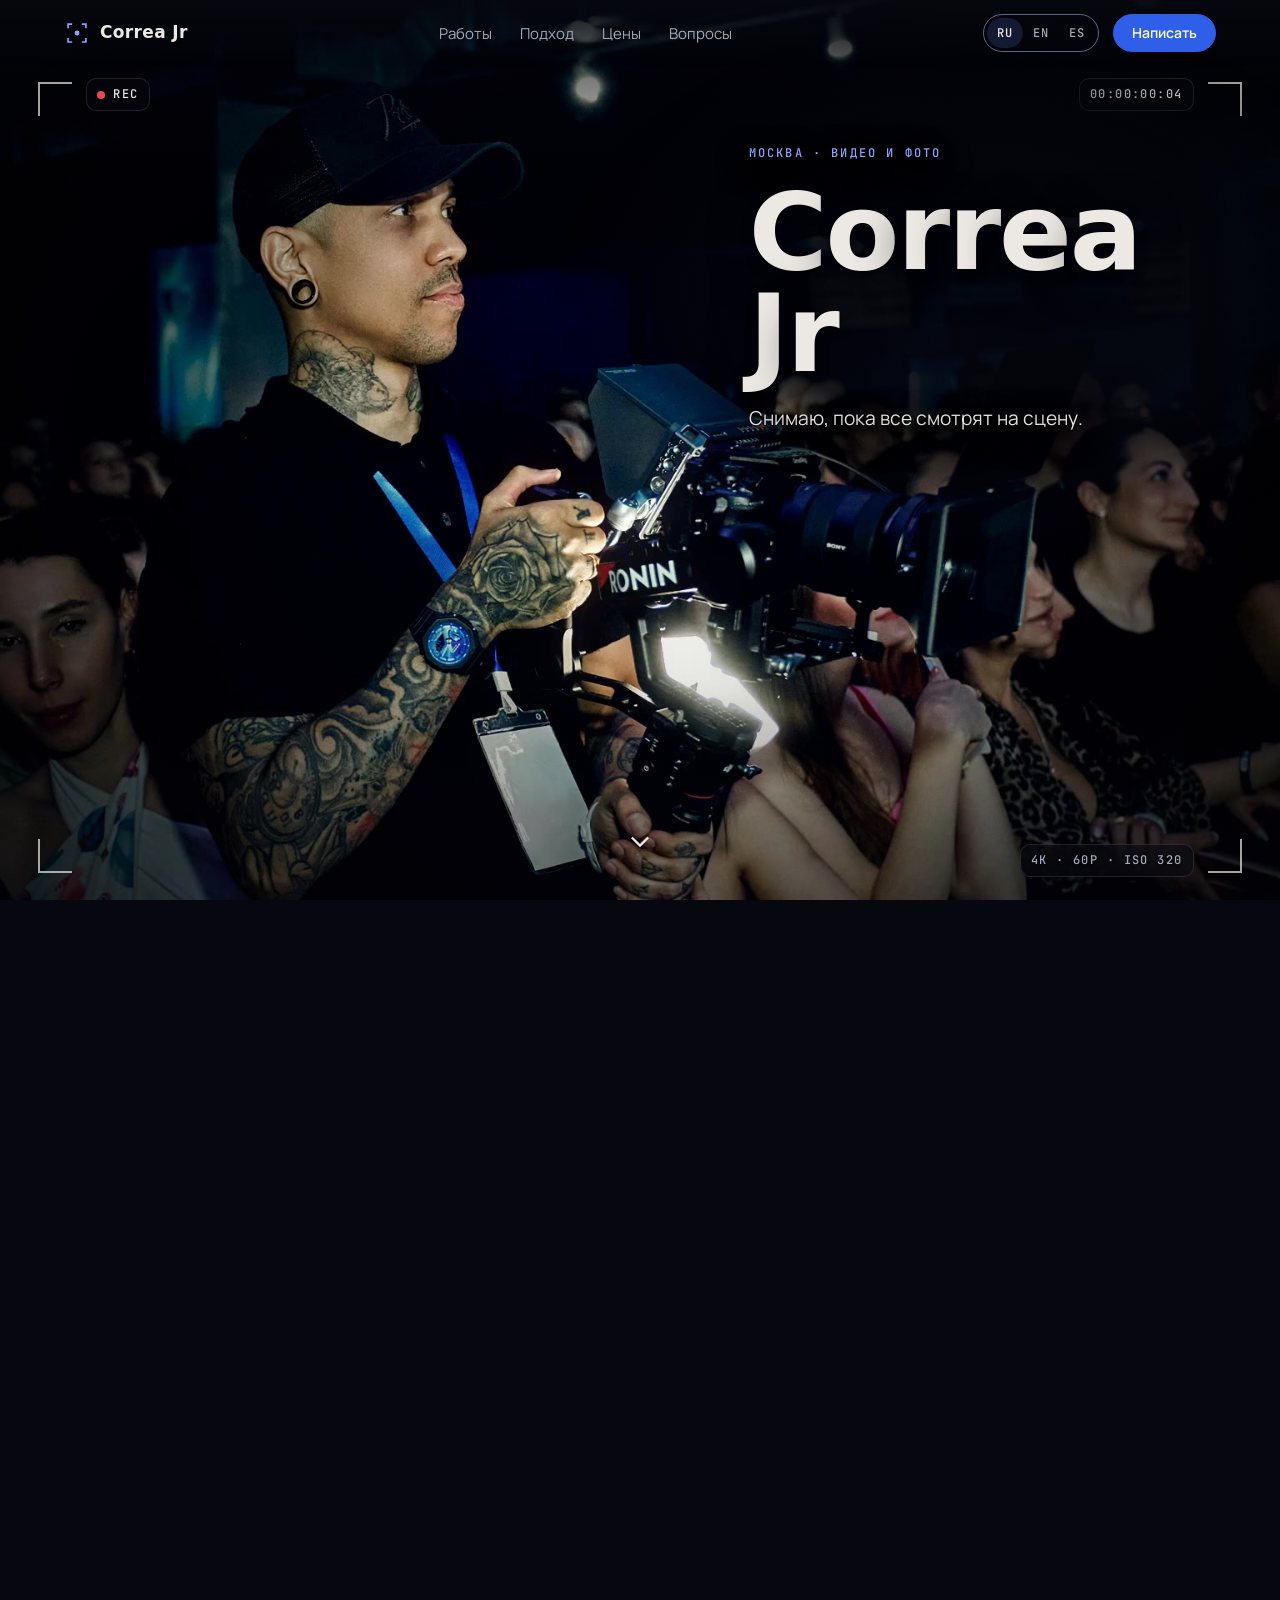
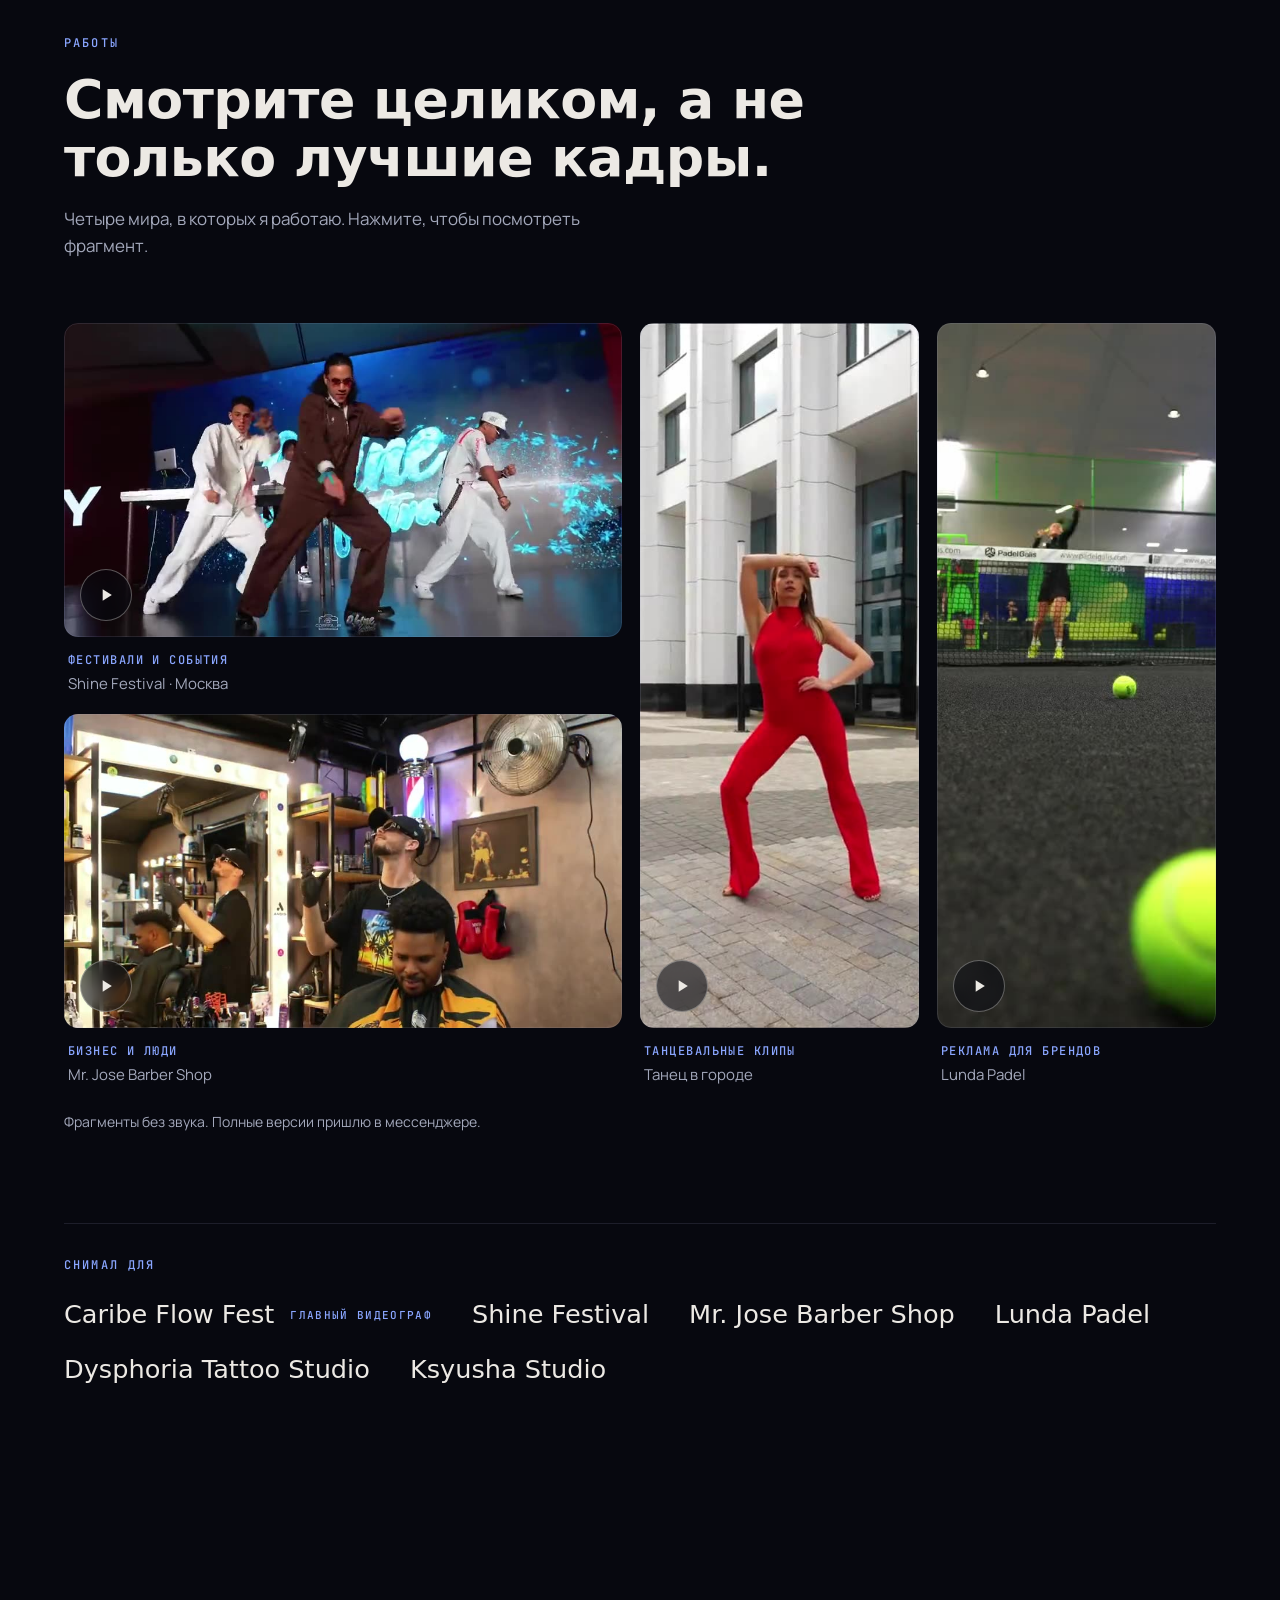
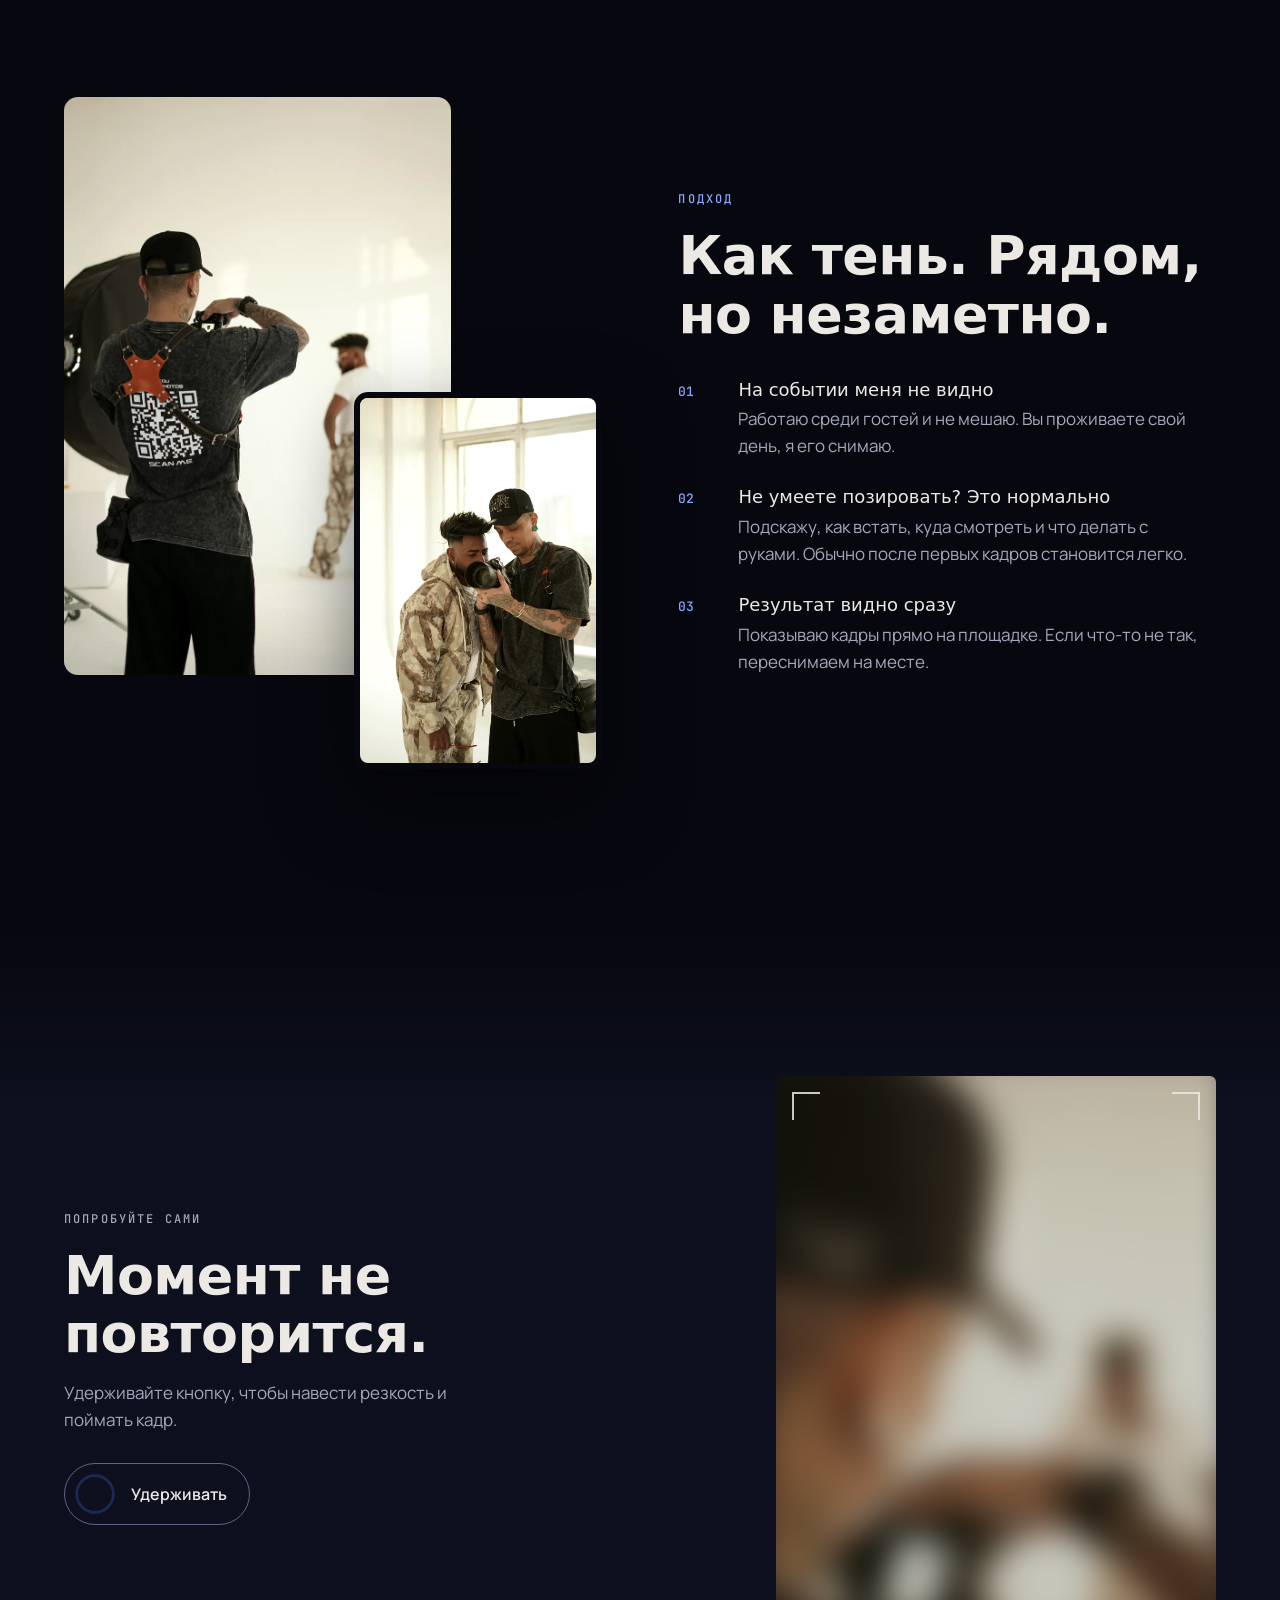
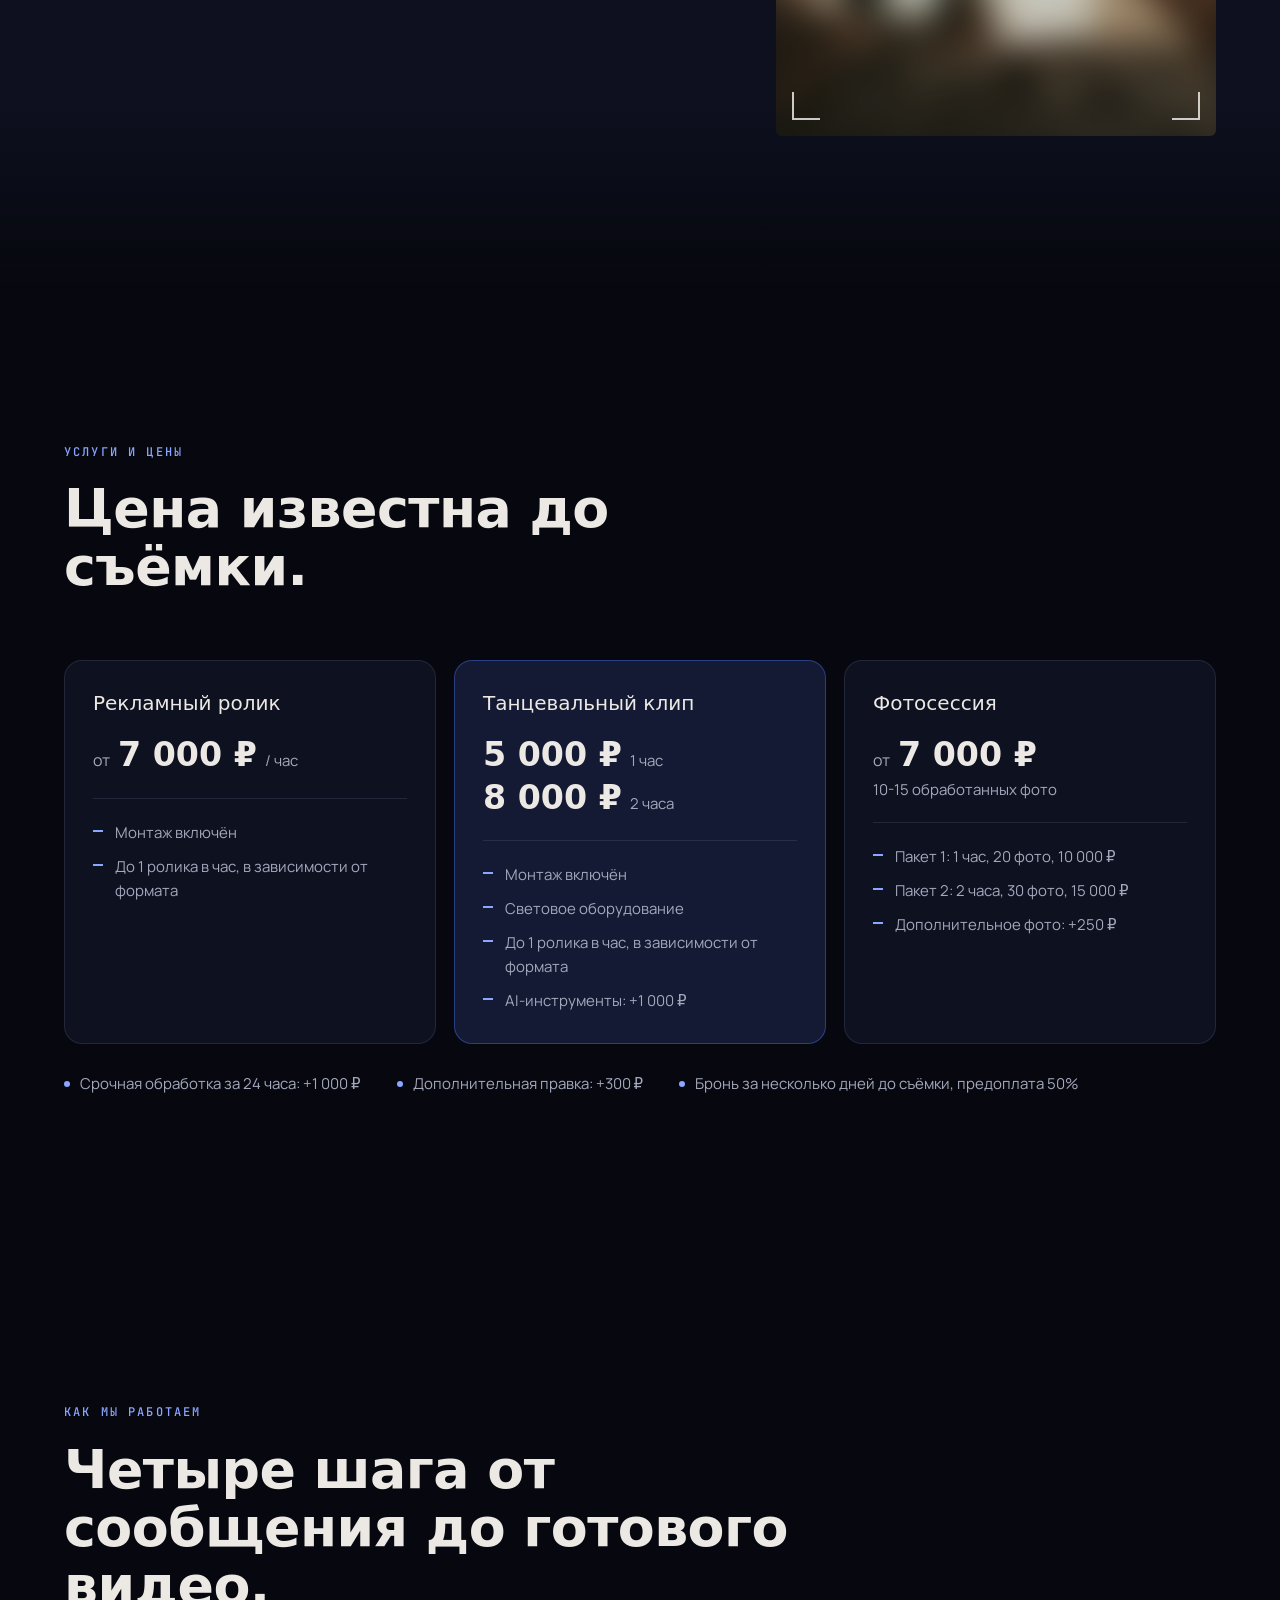
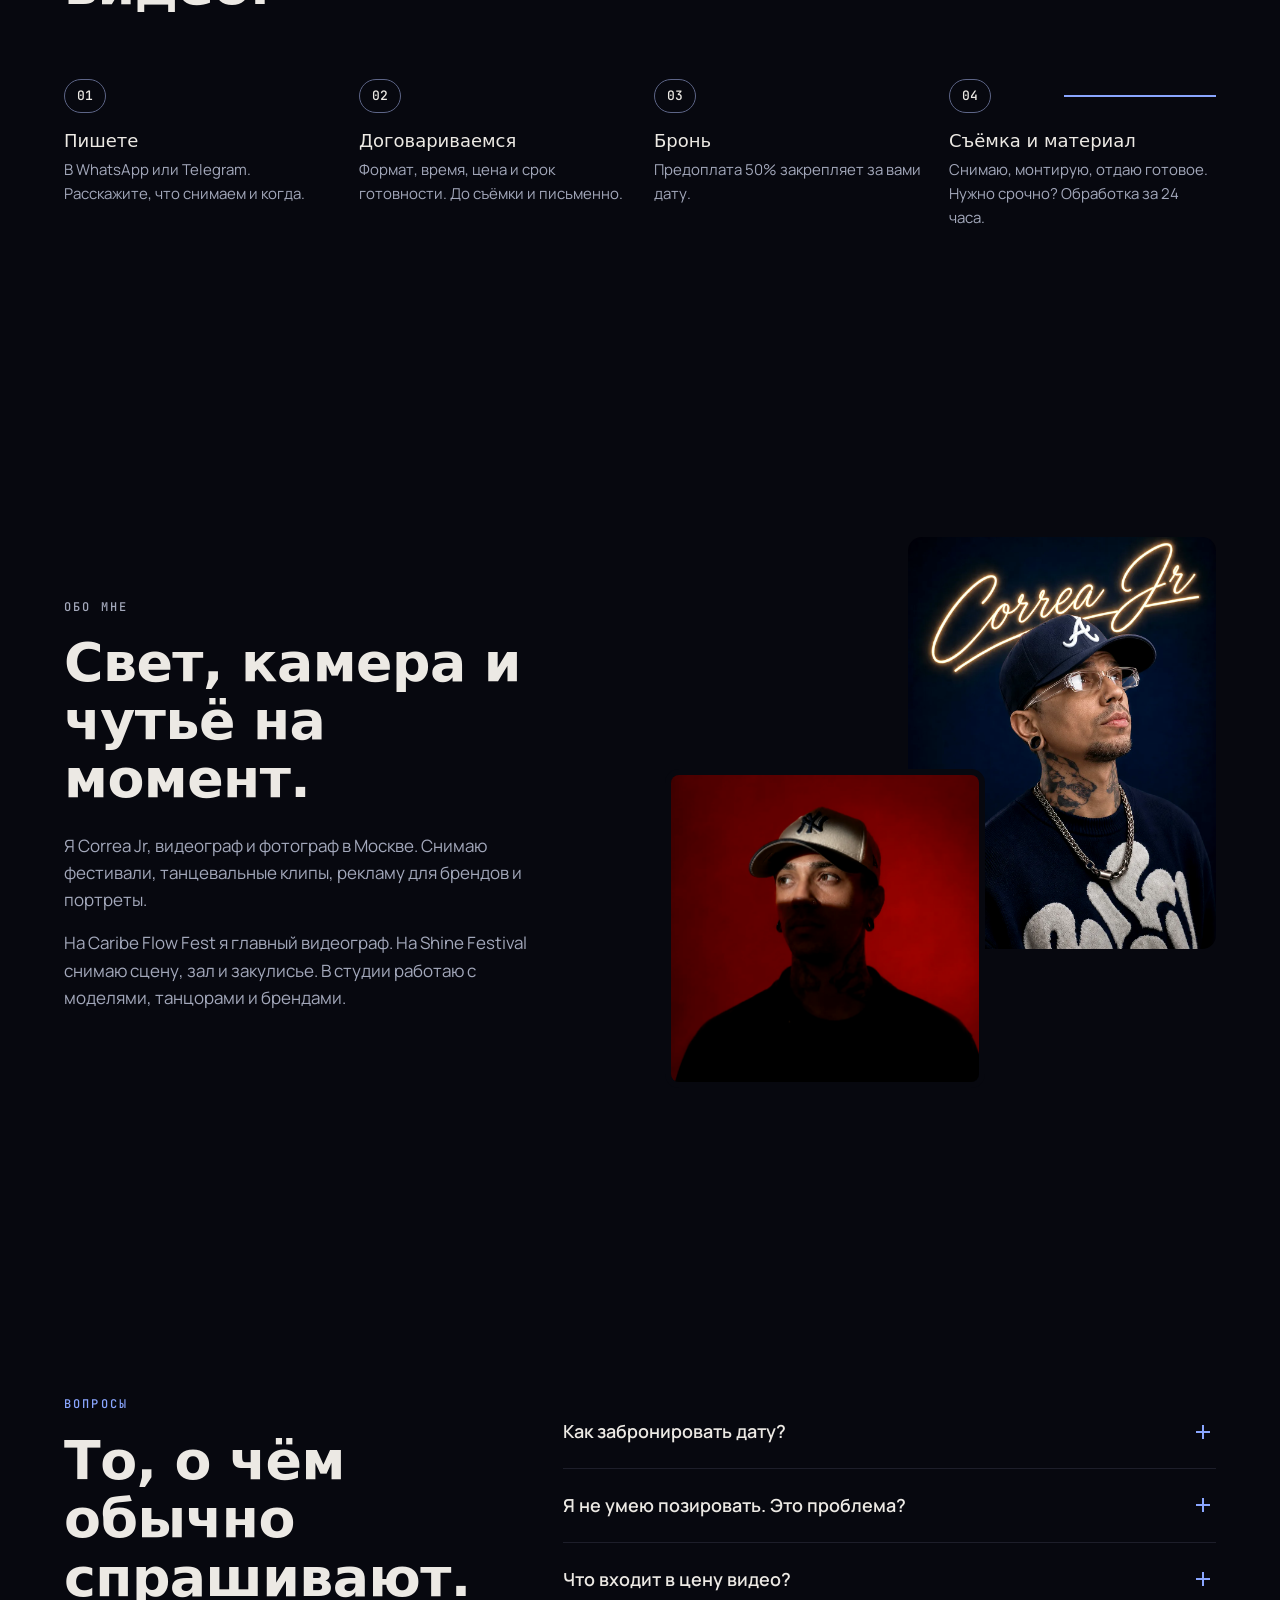
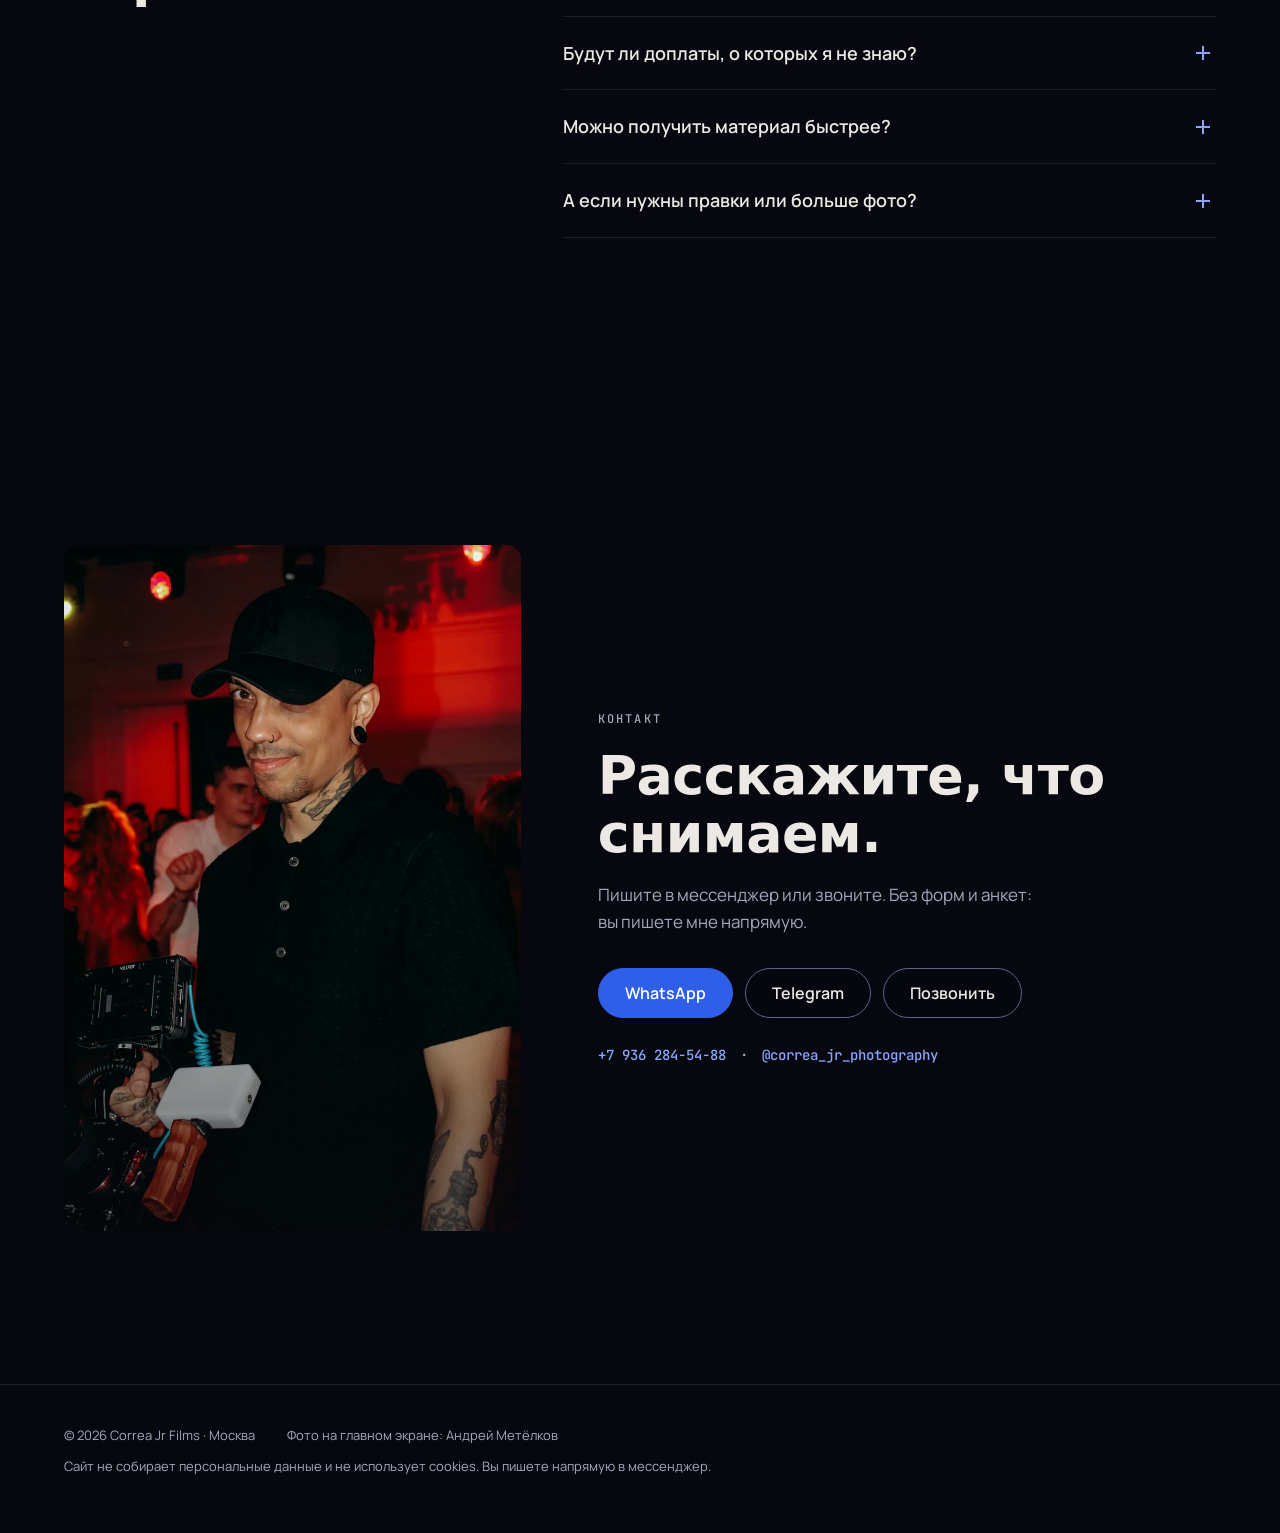
==== commit 33fc4e06: "Add autoplaying phone hero Co-Authored-By: Claude Opus 5.5 <noreply@anthropic.com> Claude-Session: h" ====
--- a/index.html
+++ b/index.html
@@ -84,6 +84,8 @@
   </div>
 
   <div class="static-hero">
+    <video class="sh-video" muted playsinline preload="none" aria-hidden="true" tabindex="-1"></video>
+    <div class="sh-shade" aria-hidden="true"></div>
     <p class="kicker" data-i18n="h1.kicker">Москва · видео и фото</p>
     <h1 class="hero-title">Correa Jr</h1>
     <p class="lede" data-i18n="h1.sub">Снимаю, пока все смотрят на сцену.</p>
--- a/assets/site.css
+++ b/assets/site.css
@@ -145,6 +145,12 @@
   .hero{height:auto}
   .stage{display:none}
   .static-hero{display:flex;flex-direction:column;justify-content:flex-end;min-height:100vh;min-height:100svh;padding:120px var(--pad) 56px;background:linear-gradient(180deg,rgba(7,8,15,.25) 0%,rgba(7,8,15,0) 30%,rgba(7,8,15,.55) 58%,rgba(7,8,15,.96) 100%),url(img/hero-ending.jpg) 52% 30%/cover no-repeat;text-shadow:var(--tshadow)}
+  .static-hero{position:relative;overflow:hidden;isolation:isolate}
+  .static-hero>*{position:relative;z-index:2}
+  .static-hero>.sh-video,.static-hero>.sh-shade{position:absolute;inset:0;width:100%;height:100%;z-index:0}
+  .sh-video{object-fit:cover;object-position:50% 30%;opacity:0;transition:opacity .9s var(--ease-out)}
+  .static-hero.sh-on .sh-video{opacity:1}
+  .sh-shade{z-index:1;pointer-events:none;background:linear-gradient(180deg,rgba(7,8,15,.25) 0%,rgba(7,8,15,0) 30%,rgba(7,8,15,.55) 58%,rgba(7,8,15,.96) 100%)}
   .static-hero .hero-title{font-size:clamp(48px,14vw,96px)}
   .static-hero .lede{font-size:19px;max-width:28ch;margin-bottom:14px}
   .static-line{color:var(--text-secondary);max-width:32ch;margin-bottom:28px}
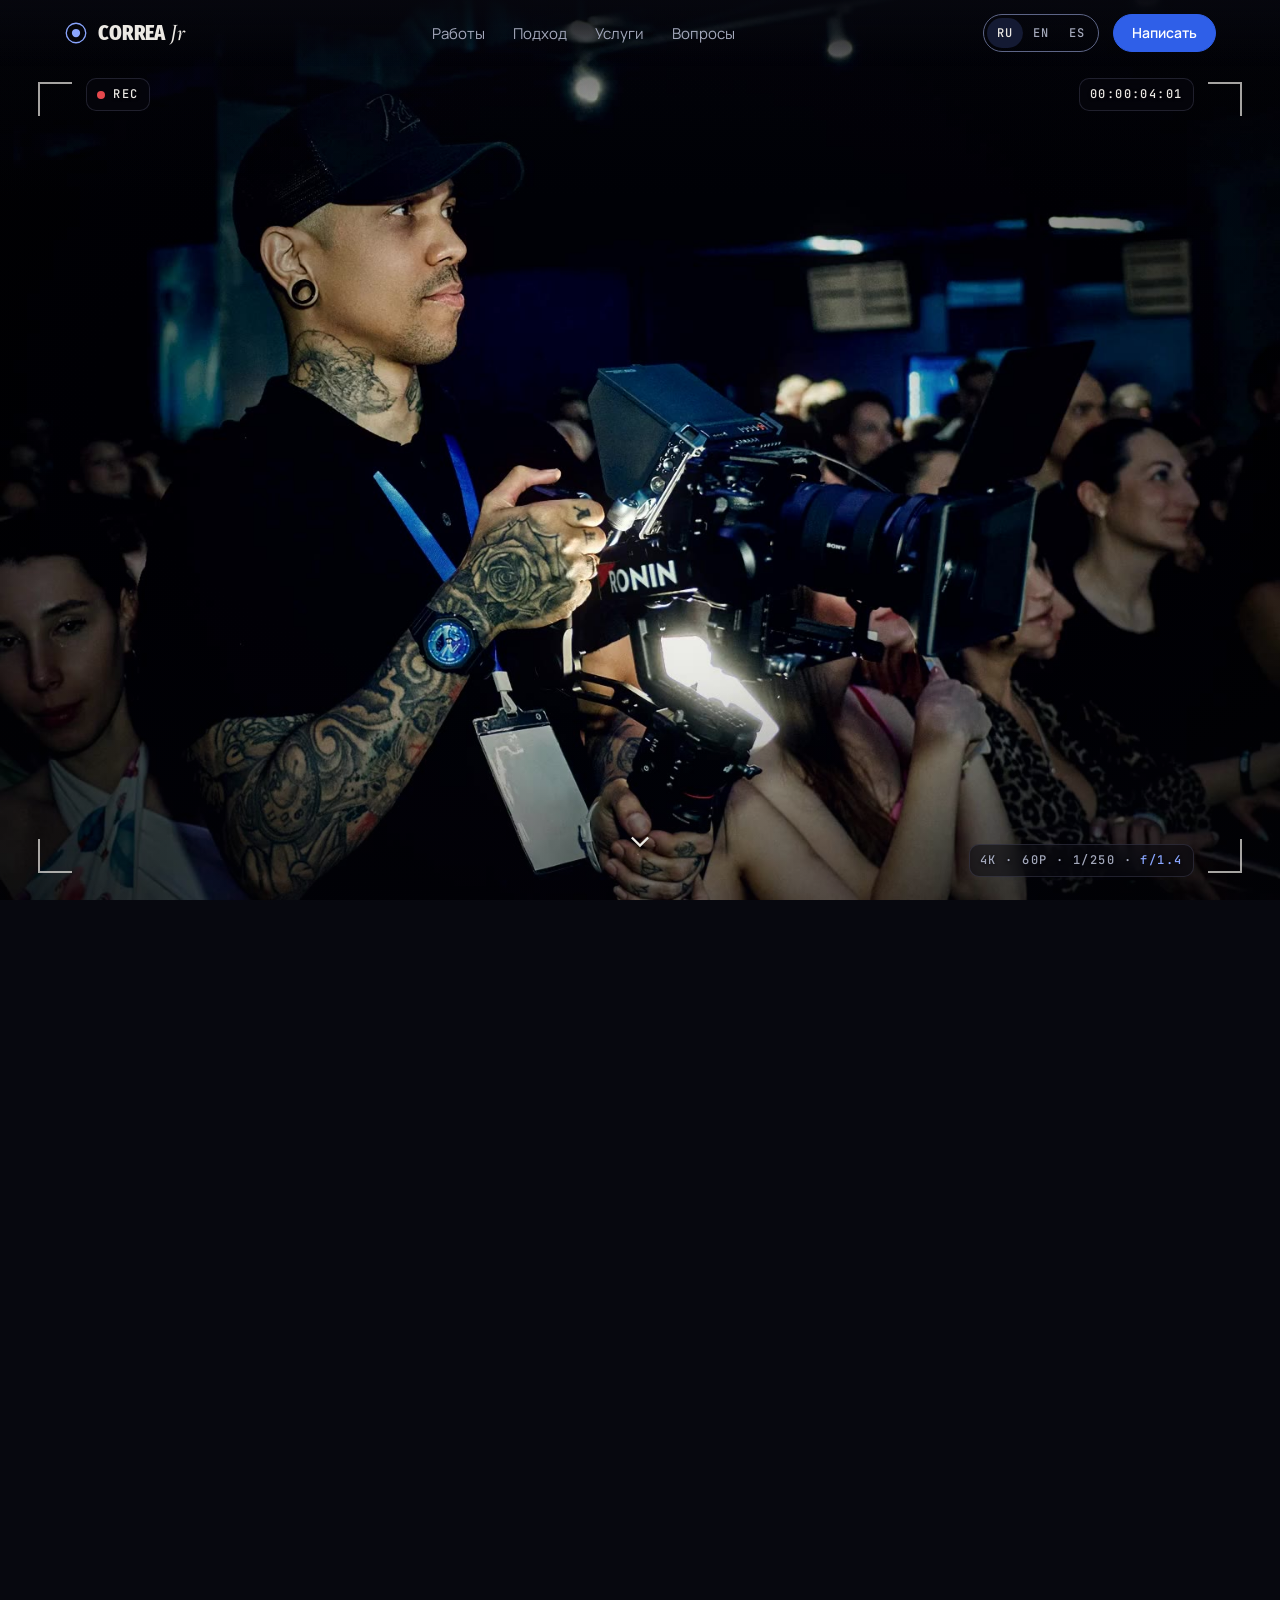
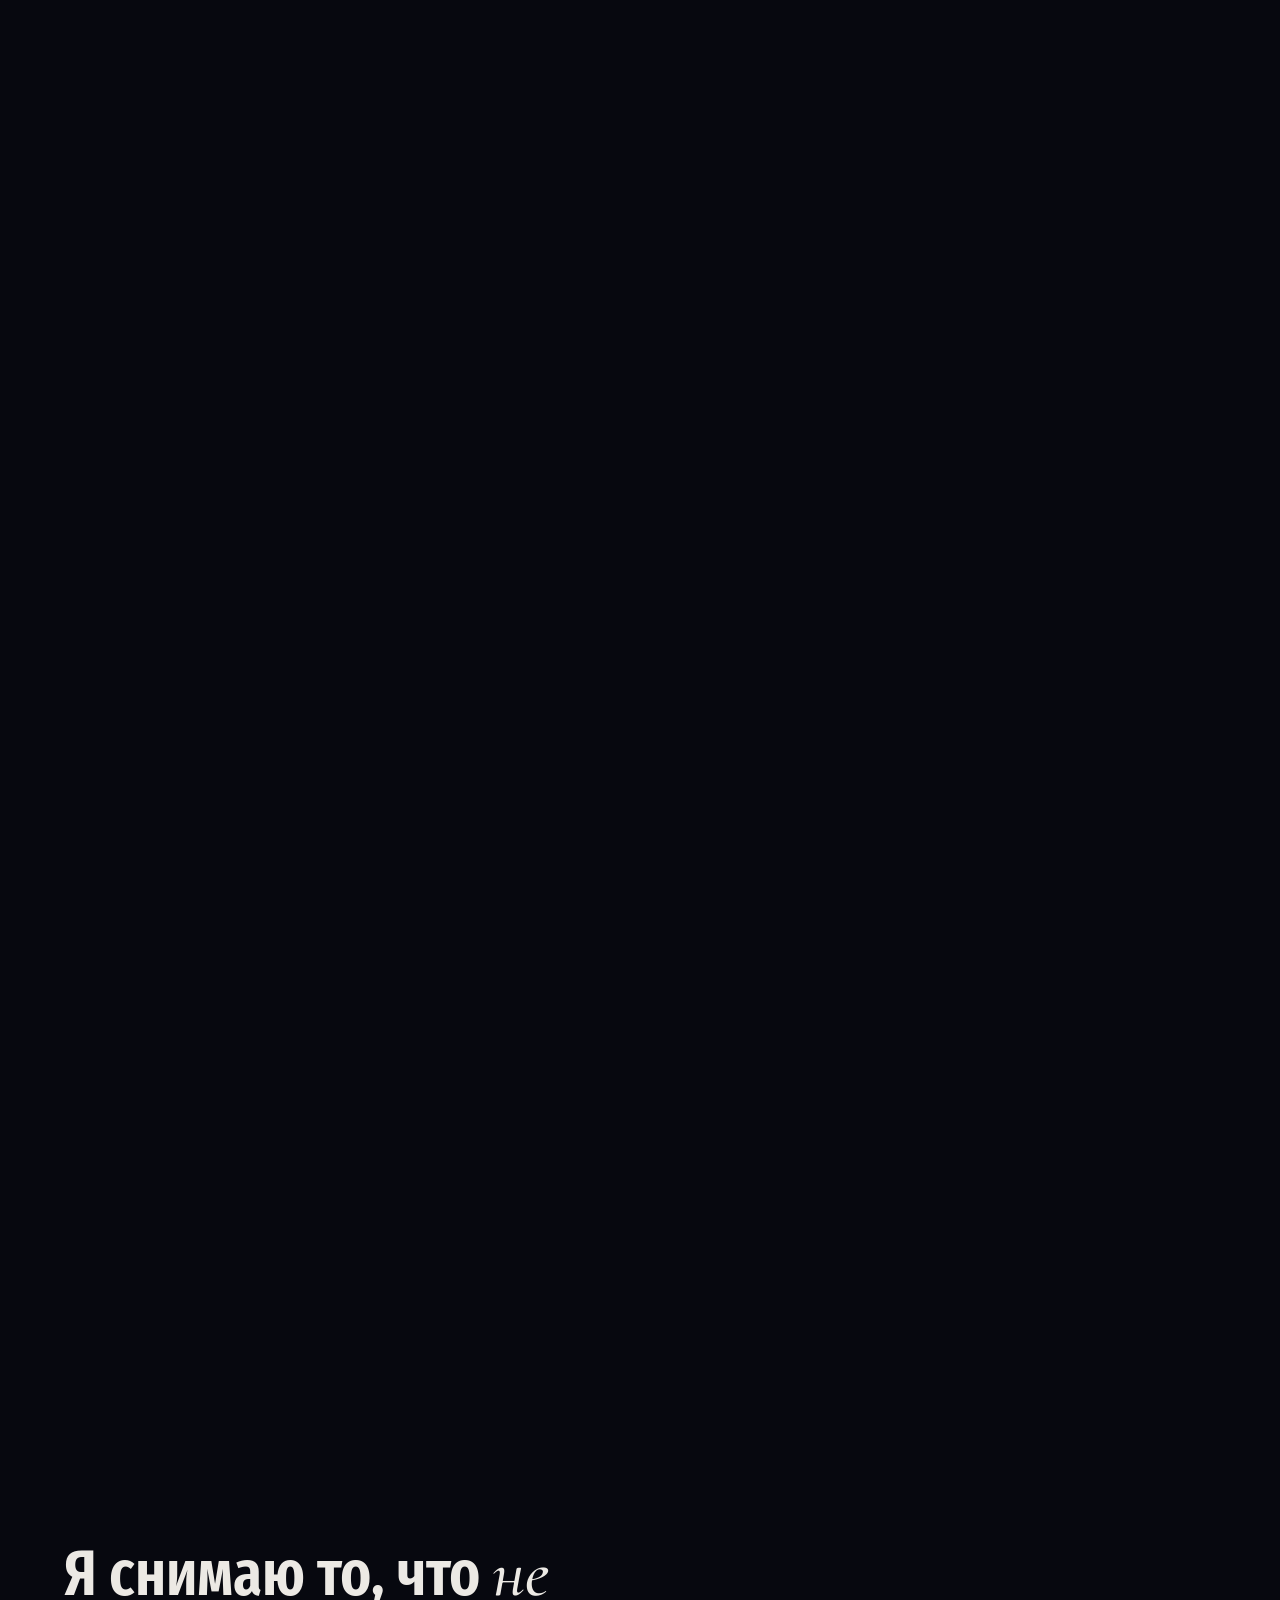
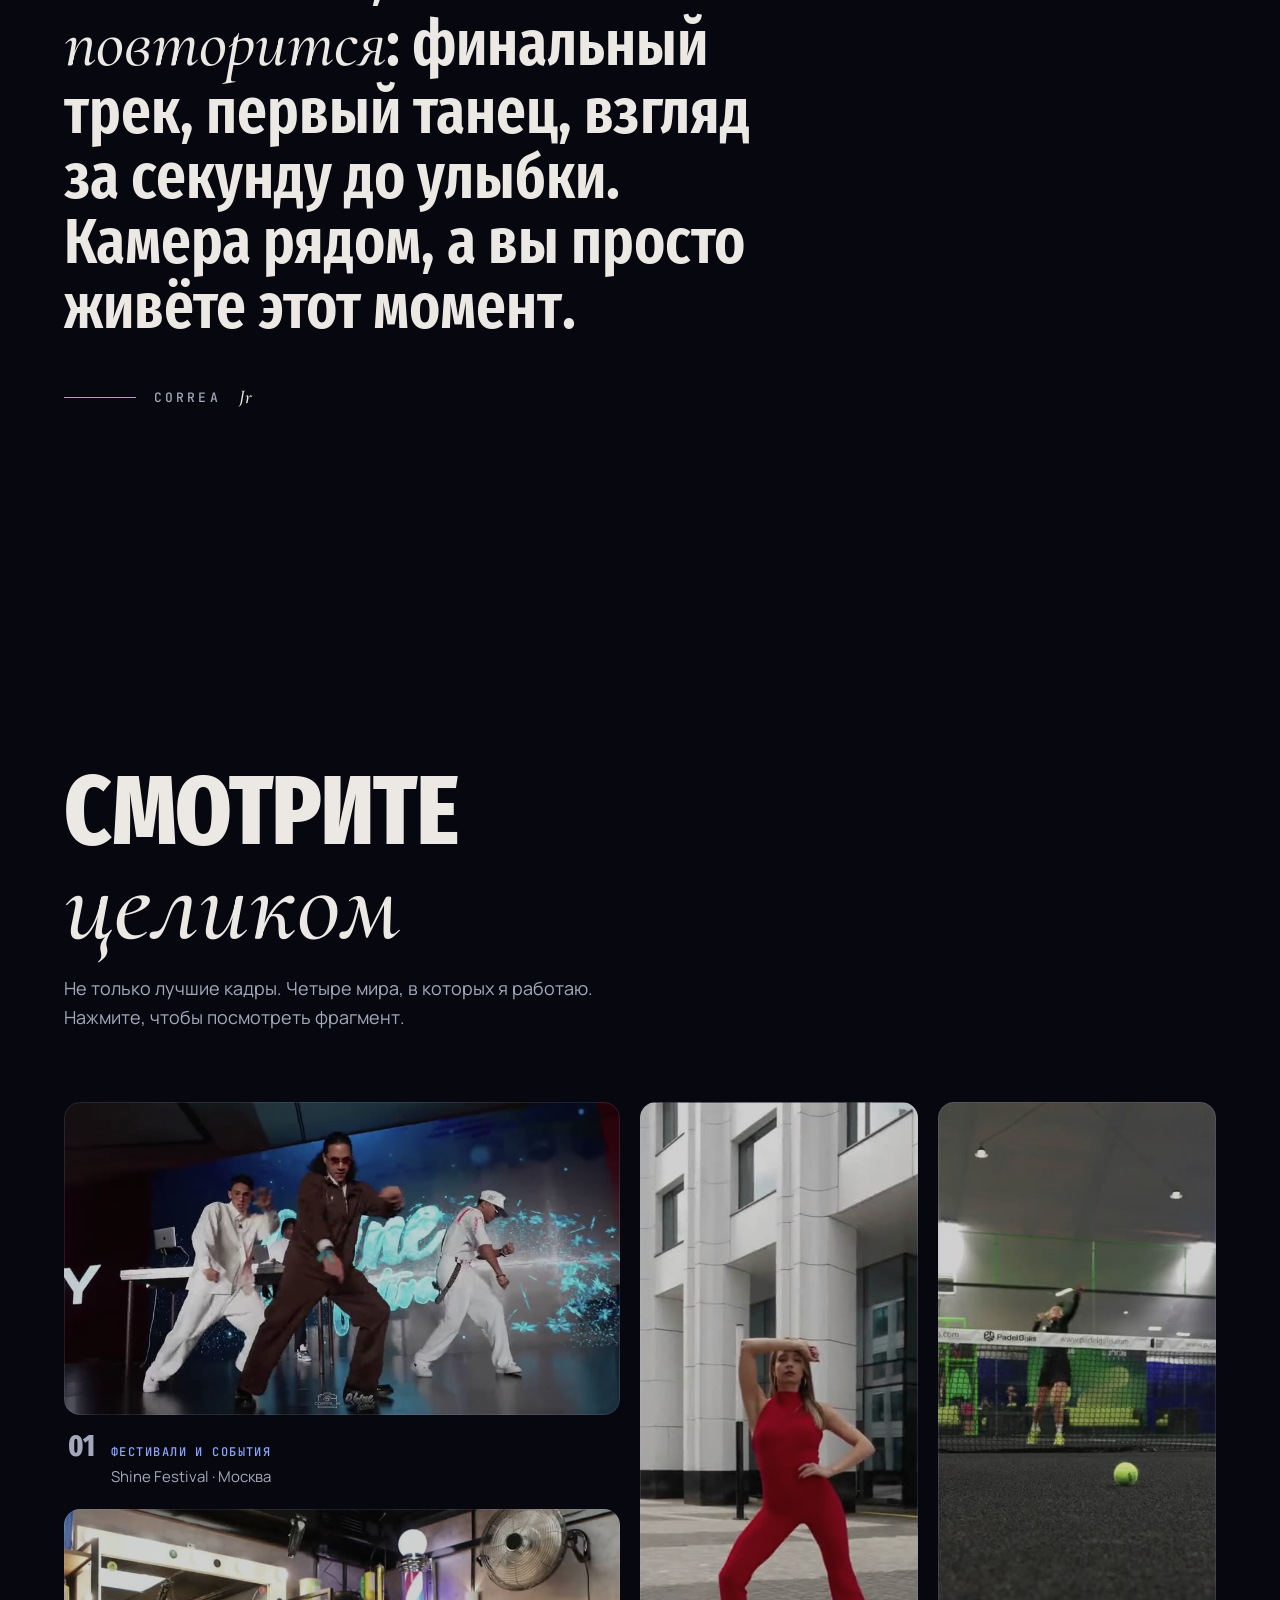
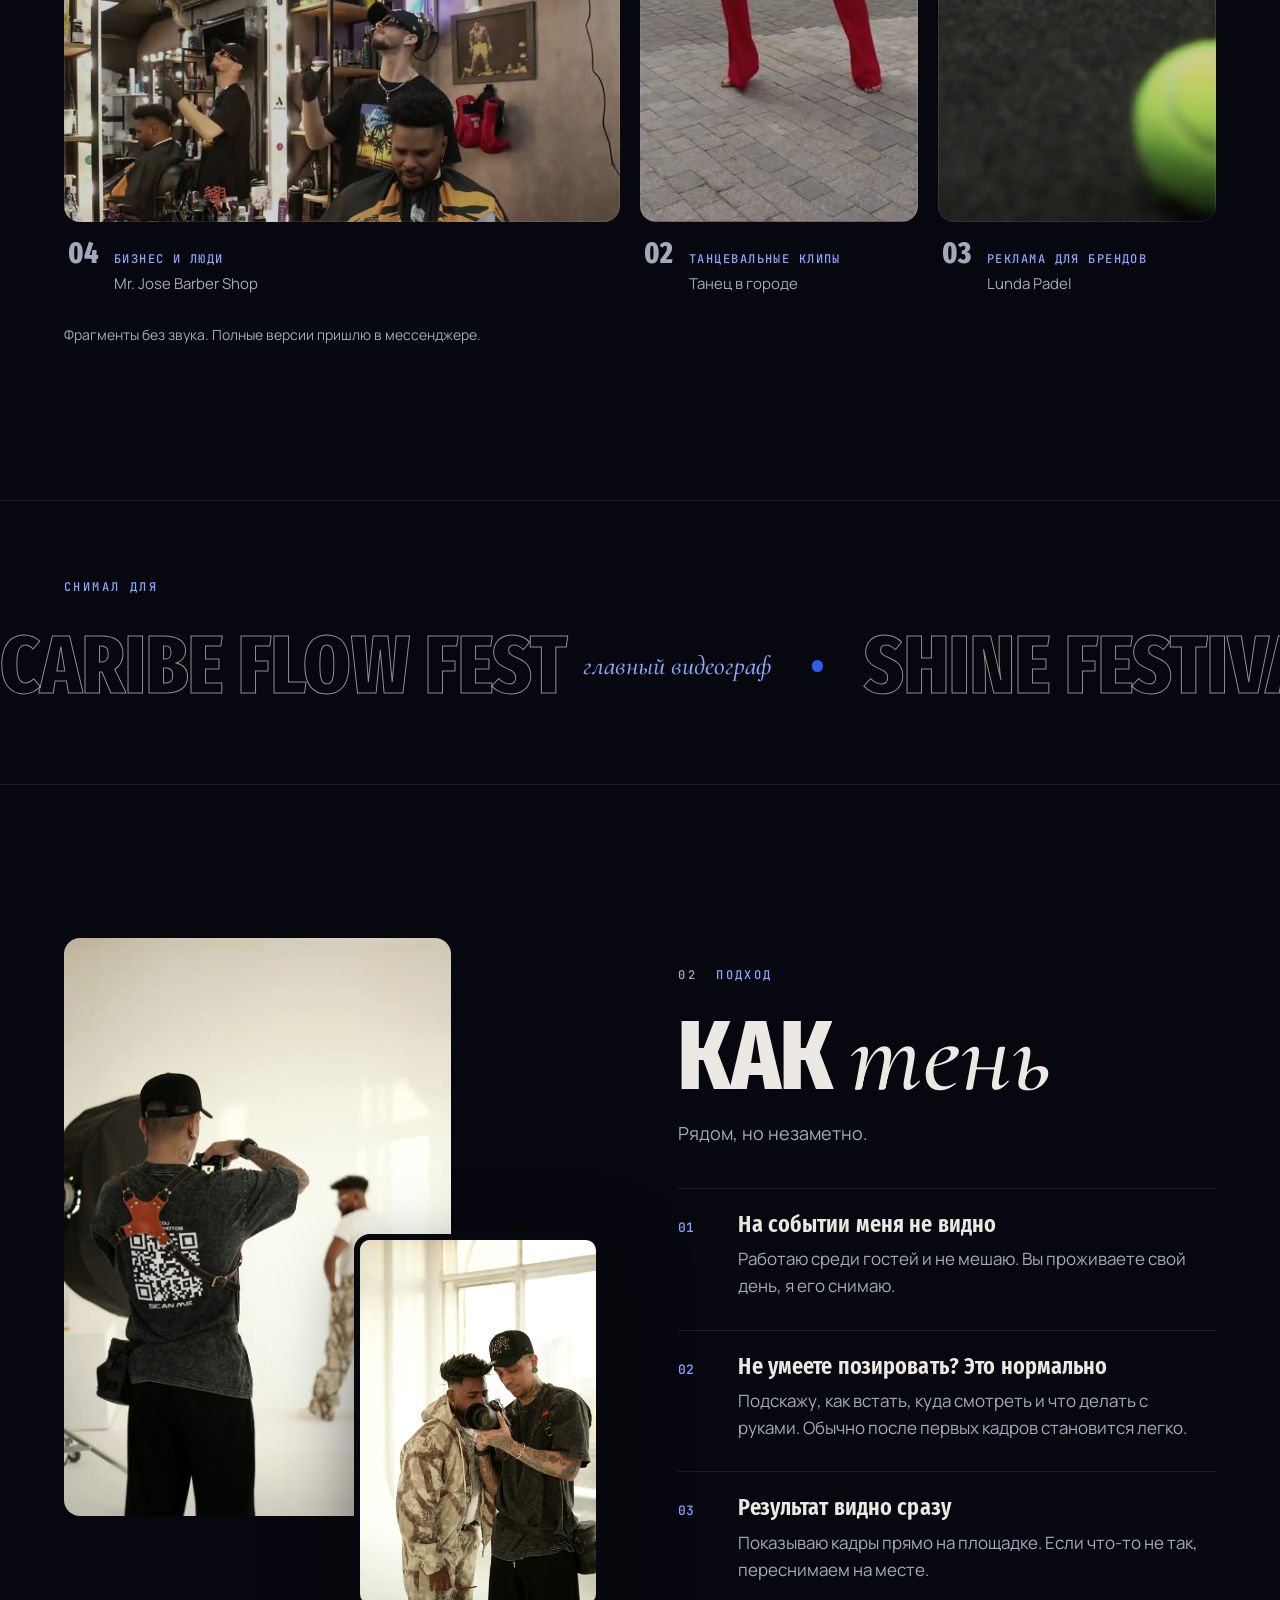
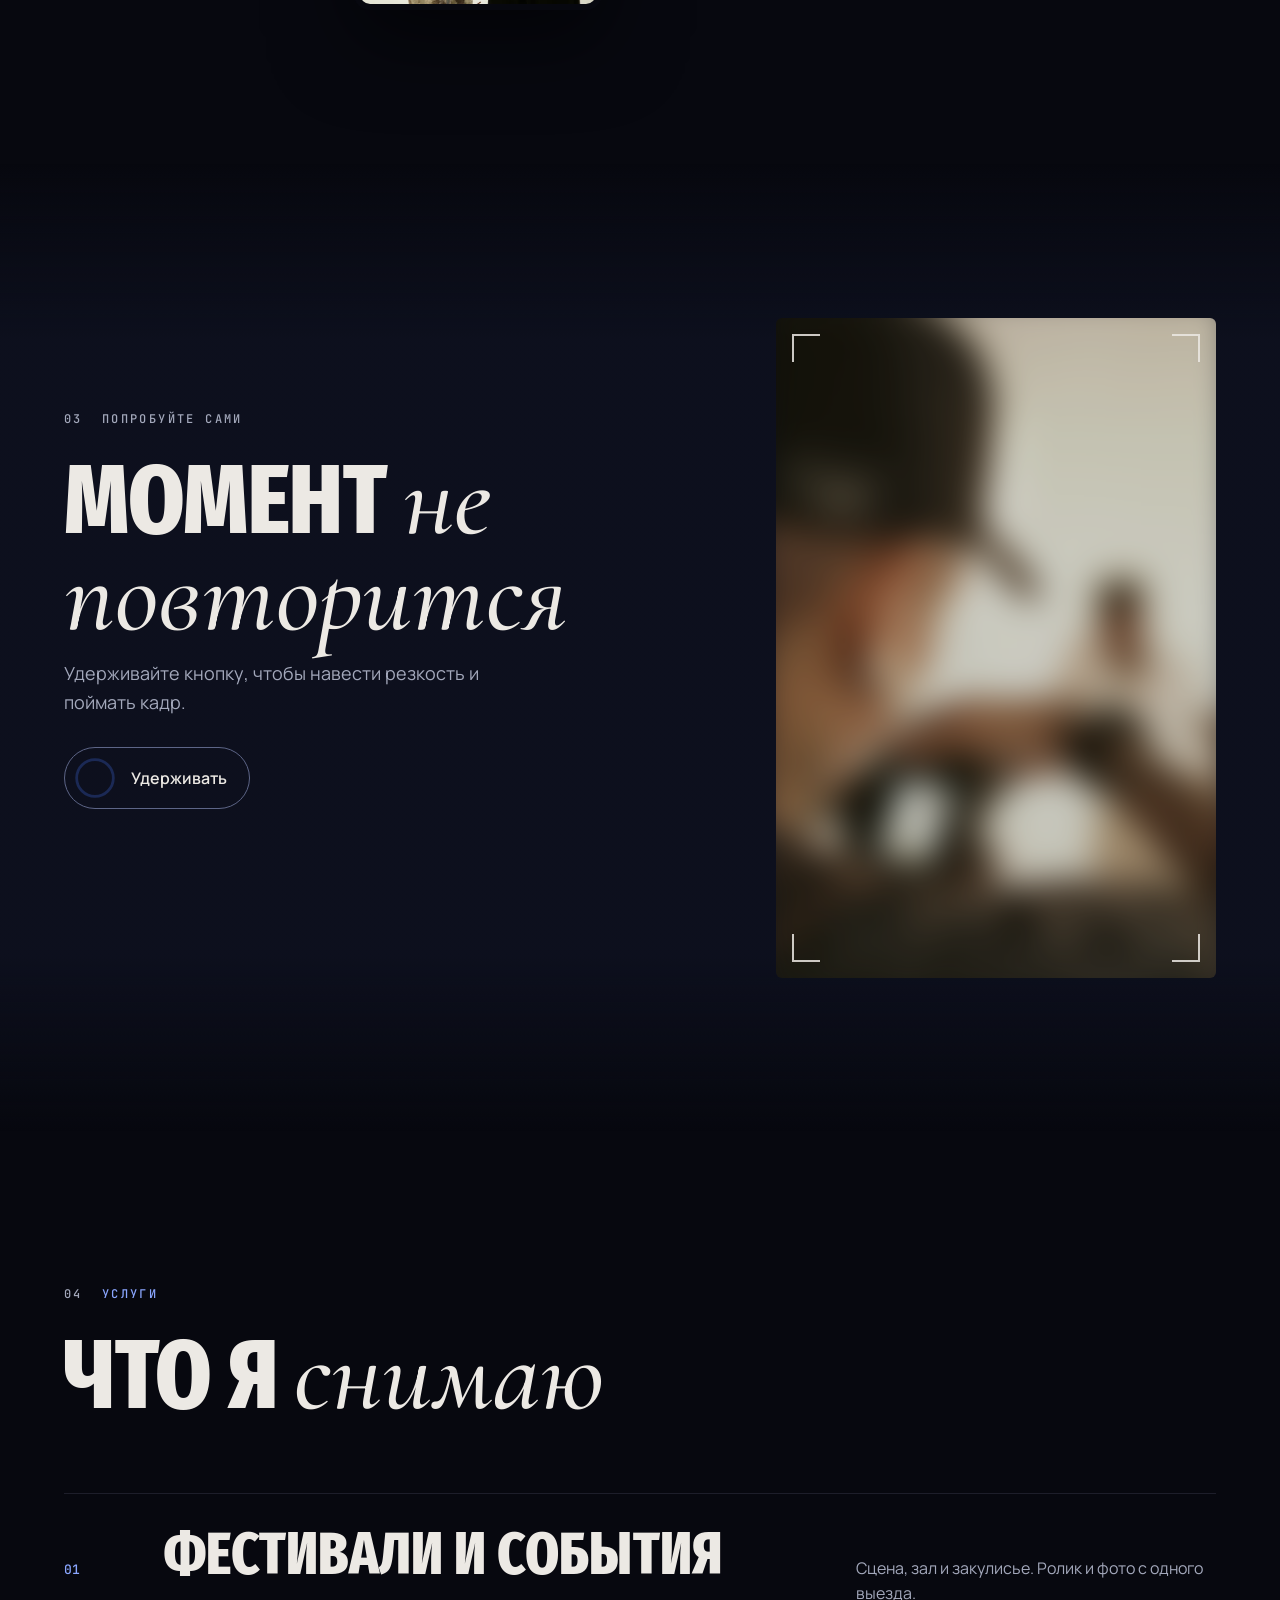
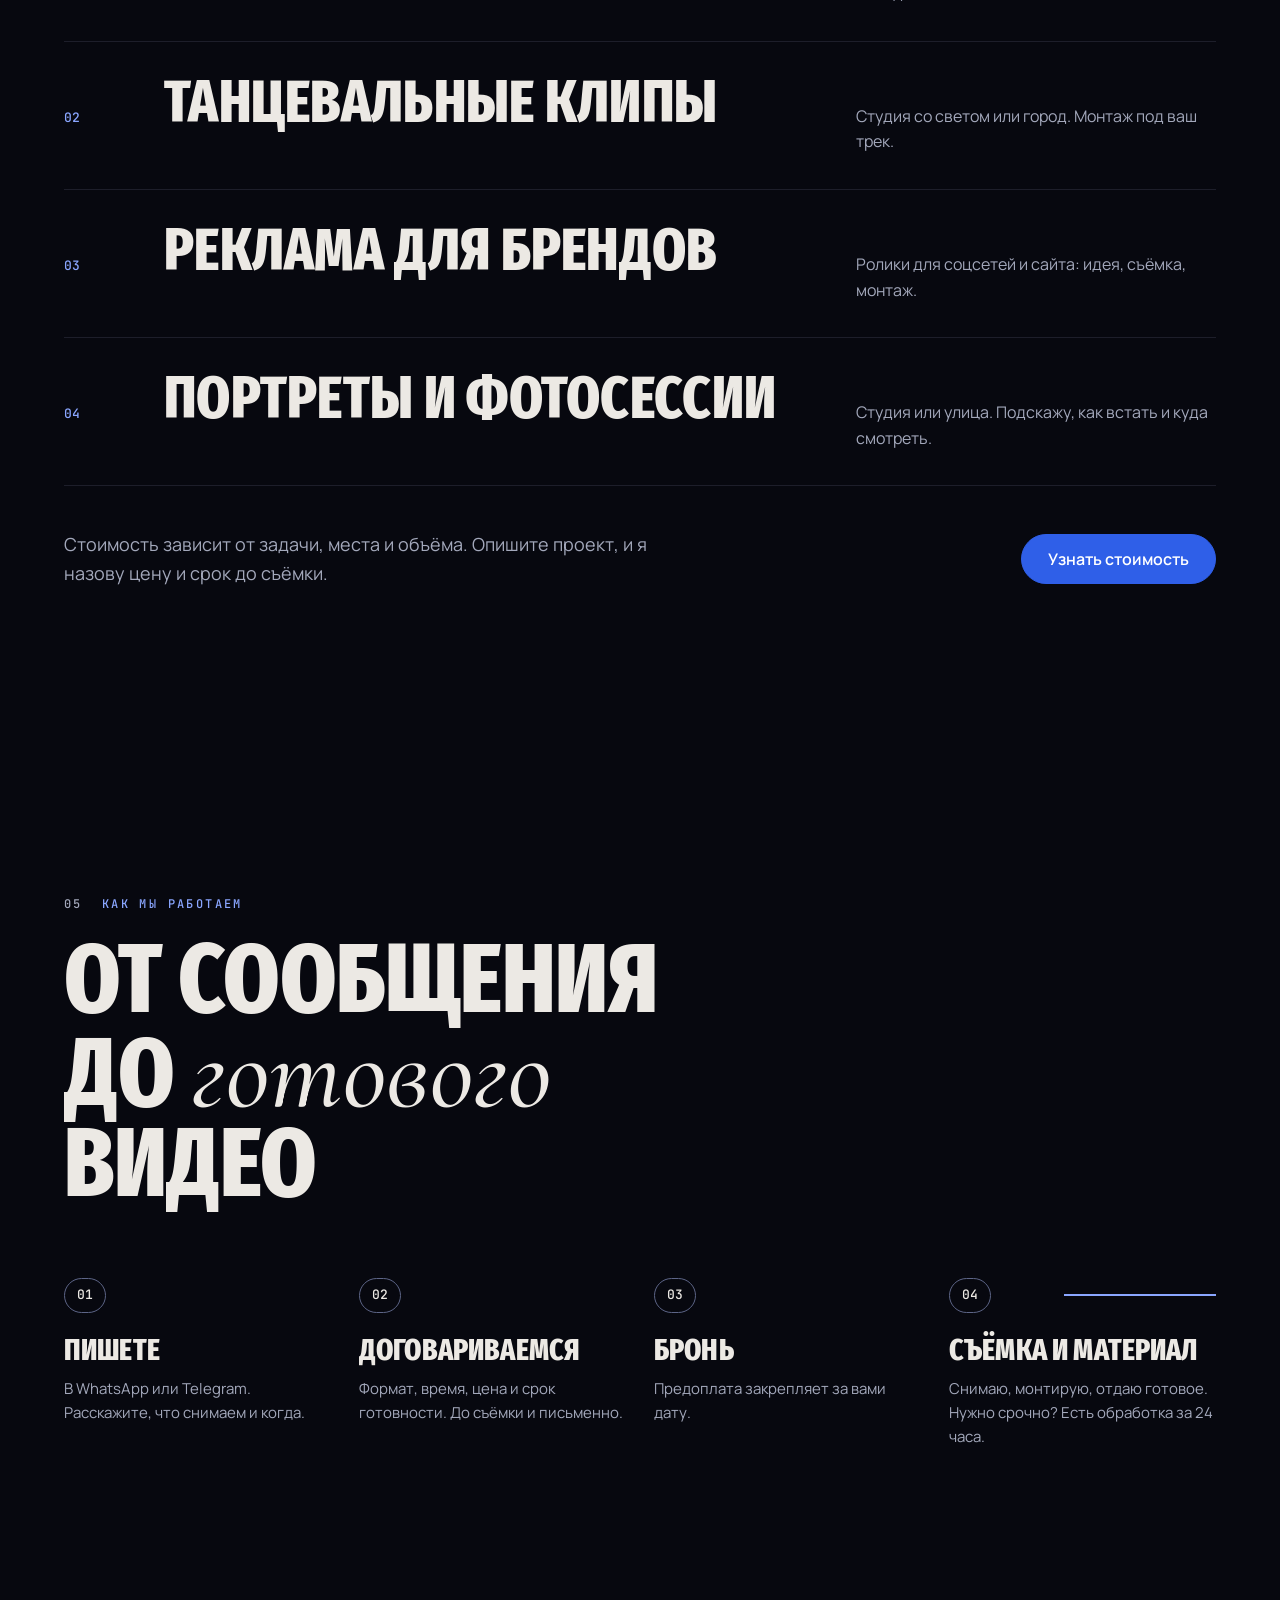
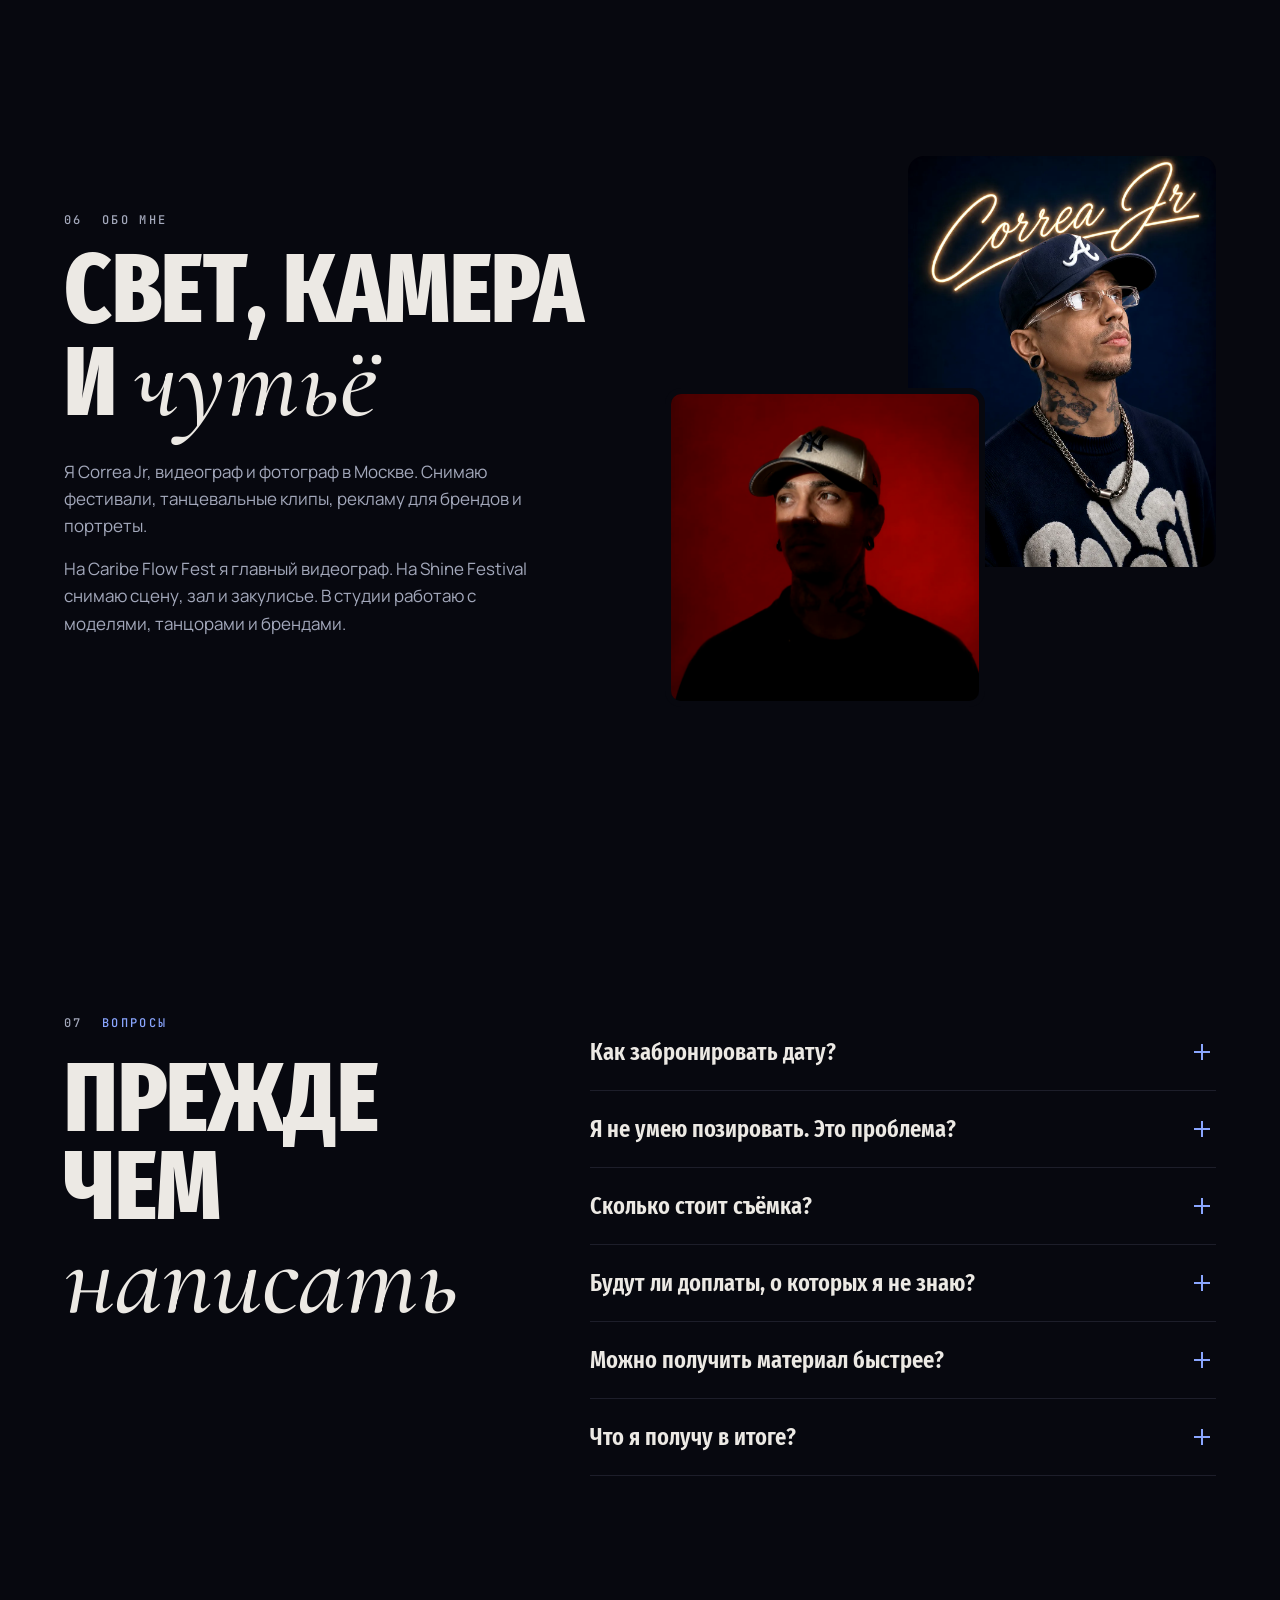
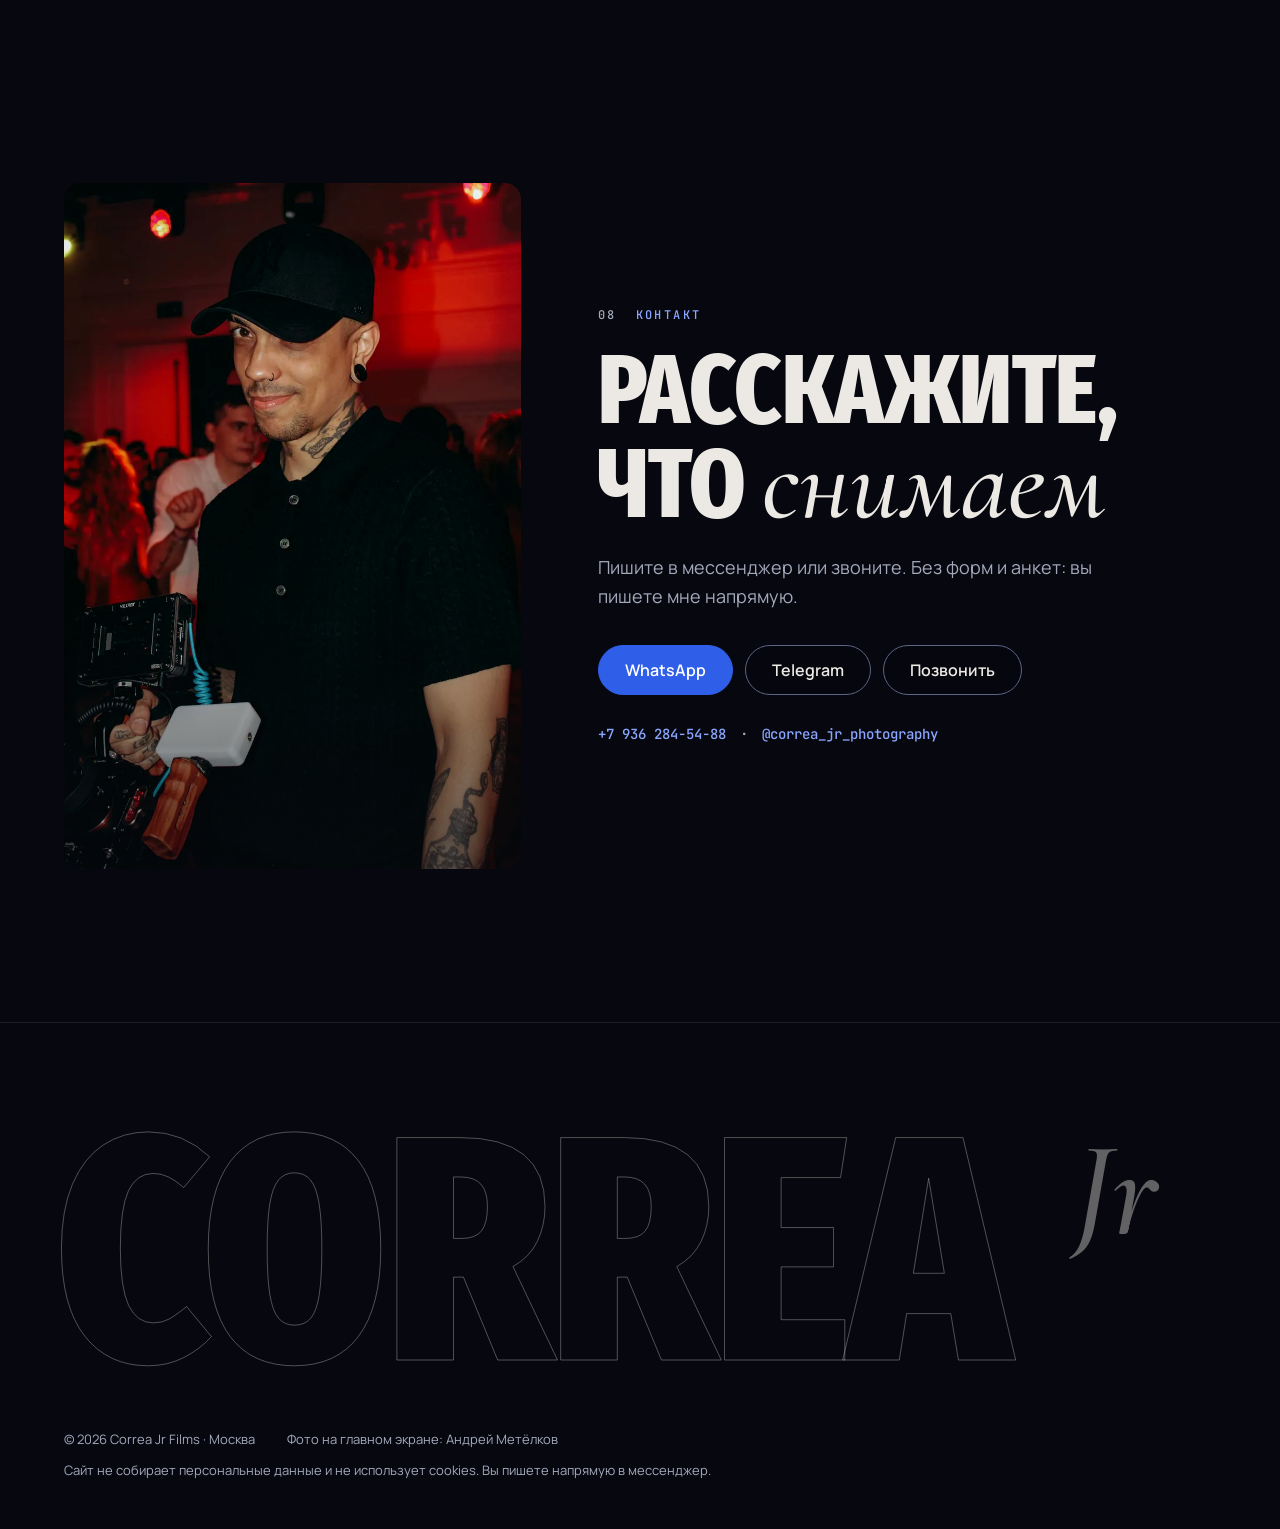
==== commit 7b73c5a3: "Redesign: lens intro hero, editorial type, services without prices Co-Authored-By: Claude Opus 5.5 <" ====
--- a/index.html
+++ b/index.html
@@ -12,25 +12,28 @@
 <!-- DEPLOY STEP: live URL on GitHub Pages; change both if the site moves to its own domain -->
 <meta property="og:image" content="https://zasalamel22.github.io/correa-jr-site/assets/img/hero-ending.jpg">
 <meta property="og:url" content="https://zasalamel22.github.io/correa-jr-site/">
-<link rel="icon" href="data:image/svg+xml,%3Csvg xmlns='http://www.w3.org/2000/svg' viewBox='0 0 64 64'%3E%3Crect width='64' height='64' rx='14' fill='%2307080f'/%3E%3Cpath d='M14 22V14h8M50 22V14h-8M14 42v8h8M50 42v8h-8' stroke='%236d93ff' stroke-width='4' fill='none'/%3E%3Ccircle cx='32' cy='32' r='7' fill='%23ece9e4'/%3E%3C/svg%3E">
-<link rel="preload" href="assets/fonts/Unbounded-latin.woff2" as="font" type="font/woff2" crossorigin>
-<link rel="preload" href="assets/fonts/Unbounded-cyrillic.woff2" as="font" type="font/woff2" crossorigin>
+<link rel="icon" href="data:image/svg+xml,%3Csvg xmlns='http://www.w3.org/2000/svg' viewBox='0 0 64 64'%3E%3Crect width='64' height='64' rx='14' fill='%2307080f'/%3E%3Ccircle cx='32' cy='32' r='20' fill='none' stroke='%23ece9e4' stroke-width='3'/%3E%3Ccircle cx='32' cy='32' r='9' fill='%236d93ff'/%3E%3C/svg%3E">
+<link rel="preload" href="assets/fonts/FiraSansExtraCondensed-800-latin.woff2" as="font" type="font/woff2" crossorigin>
+<link rel="preload" href="assets/fonts/FiraSansExtraCondensed-800-cyrillic.woff2" as="font" type="font/woff2" crossorigin>
 <link rel="stylesheet" href="assets/site.css">
+<script>document.documentElement.classList.add('js');setTimeout(function(){var s=document.querySelector('.static-hero');if(s)s.classList.add('sh-done')},5000)</script>
 </head>
 <body>
 <a class="skip" href="#main" data-i18n="skip">Перейти к содержанию</a>
 <div class="env" aria-hidden="true"><div class="env-glow"></div><div class="env-grain"></div></div>
+<div class="cursor" aria-hidden="true"><span class="cursor-label"></span></div>
+<div class="sv-float" aria-hidden="true"><img alt="" src="[data-uri]" width="1" height="1"></div>
 
 <header class="nav" id="top">
   <a class="brand" href="#top" aria-label="Correa Jr">
-    <svg viewBox="0 0 64 64" aria-hidden="true"><path d="M10 20V10h10M54 20V10H44M10 44v10h10M54 44v10H44" stroke="currentColor" stroke-width="4" fill="none"/><circle cx="32" cy="32" r="6" fill="currentColor"/></svg>
-    <span>Correa Jr</span>
+    <svg viewBox="0 0 64 64" aria-hidden="true"><circle cx="32" cy="32" r="26" fill="none" stroke="currentColor" stroke-width="3.5"/><circle cx="32" cy="32" r="11" fill="currentColor"/></svg>
+    <span>Correa <em>Jr</em></span>
   </a>
   <nav aria-label="Main">
     <ul class="nav-links">
       <li><a href="#work" data-i18n="nav.work">Работы</a></li>
       <li><a href="#approach" data-i18n="nav.approach">Подход</a></li>
-      <li><a href="#prices" data-i18n="nav.prices">Цены</a></li>
+      <li><a href="#services" data-i18n="nav.services">Услуги</a></li>
       <li><a href="#faq" data-i18n="nav.faq">Вопросы</a></li>
     </ul>
   </nav>
@@ -46,7 +49,8 @@
 
 <main id="main" tabindex="-1">
 
-<section class="hero" id="hero" aria-label="Correa Jr">
+<section class="hero" id="hero" aria-labelledby="hero-h">
+  <h1 id="hero-h" class="sr" data-i18n="hero.h1">Correa Jr, видеограф и фотограф в Москве</h1>
   <div class="stage">
     <div class="poster" aria-hidden="true"></div>
     <div class="poster poster-end" aria-hidden="true"></div>
@@ -57,86 +61,99 @@
       <span class="vf-c tl"></span><span class="vf-c tr"></span><span class="vf-c bl"></span><span class="vf-c br"></span>
       <span class="chip rec"><i></i>REC</span>
       <span class="chip tc" id="tc">00:00:00:00</span>
-      <span class="chip iso">4K · 60P · ISO 320</span>
-    </div>
-
-    <div class="band b-right" data-a="0" data-b="0.22" data-fx="depth">
-      <p class="kicker" data-i18n="h1.kicker">Москва · видео и фото</p>
-      <h1 class="split hero-title">Correa Jr</h1>
-      <p class="split lede" data-i18n="h1.sub">Снимаю, пока все смотрят на сцену.</p>
-    </div>
-    <div class="band b-right b-low" data-a="0.30" data-b="0.52" data-fx="focus">
-      <p class="split big" data-i18n="h2.line">Я как тень. Вы забываете о камере. Камера не забывает ничего.</p>
-    </div>
-    <div class="band b-left" data-a="0.58" data-b="0.80" data-fx="snap" data-spread="0.5">
-      <p class="split big" data-i18n="h3.line">Фестивали, клипы, реклама, портреты. Ни одного упущенного момента.</p>
-    </div>
-    <div class="band b-left b-settle" data-a="0.85" data-b="1" data-fx="rise">
-      <h2 class="split settle-title" data-i18n="h4.title">Ваш момент следующий.</h2>
-      <p class="settle-sub" data-i18n="h4.sub">Цена и срок до съёмки. Без сюрпризов.</p>
+      <span class="chip iso">4K · 60P · 1/250 · <b id="fstop">f/1.4</b></span>
+    </div>
+
+    <div class="band b-right" data-a="0.17" data-b="0.33" data-fx="focus">
+      <p class="split big" data-i18n="b1">Снимаю, пока все смотрят {на сцену}.</p>
+    </div>
+    <div class="band b-right" data-a="0.33" data-b="0.485" data-fx="depth">
+      <p class="split big" data-i18n="b2">Я как {тень}. Вы забываете о камере. Камера не забывает {ничего}.</p>
+    </div>
+    <div class="band b-left" data-a="0.60" data-b="0.79" data-fx="snap" data-spread="0.5">
+      <p class="split big" data-i18n="b3">Фестивали, клипы, реклама, портреты. Ни одного {упущенного} момента.</p>
+    </div>
+    <div class="band b-left b-settle" data-a="0.83" data-b="1" data-fx="rise">
+      <h2 class="split settle-title" data-i18n="b4.title">Ваш момент {следующий}.</h2>
+      <p class="settle-sub" data-i18n="b4.sub">Цена и срок до съёмки. Без сюрпризов.</p>
       <div class="settle-cta">
         <a class="btn" href="#contact" data-i18n="cta.main">Обсудить съёмку</a>
         <a class="btn btn-ghost" href="#work" data-i18n="cta.work">Смотреть работы</a>
       </div>
     </div>
 
+    <svg class="shutter" aria-hidden="true"></svg>
+    <div class="flash" aria-hidden="true"></div>
+    <div class="lens-rig" aria-hidden="true"></div>
+
     <svg class="ring" viewBox="0 0 48 48" aria-hidden="true"><circle cx="24" cy="24" r="20" fill="none" stroke="currentColor" stroke-opacity=".2" stroke-width="3"/><circle class="ring-fill" cx="24" cy="24" r="20" fill="none" stroke="currentColor" stroke-width="3" stroke-dasharray="126"/></svg>
   </div>
 
   <div class="static-hero">
     <video class="sh-video" muted playsinline preload="none" aria-hidden="true" tabindex="-1"></video>
     <div class="sh-shade" aria-hidden="true"></div>
-    <p class="kicker" data-i18n="h1.kicker">Москва · видео и фото</p>
-    <h1 class="hero-title">Correa Jr</h1>
-    <p class="lede" data-i18n="h1.sub">Снимаю, пока все смотрят на сцену.</p>
-    <p class="static-line" data-i18n="h3.line">Фестивали, клипы, реклама, портреты. Ни одного упущенного момента.</p>
-    <div class="settle-cta">
-      <a class="btn" href="#contact" data-i18n="cta.main">Обсудить съёмку</a>
-      <a class="btn btn-ghost" href="#work" data-i18n="cta.work">Смотреть работы</a>
-    </div>
-  </div>
+    <div class="lens-rig" aria-hidden="true"></div>
+    <div class="sh-content">
+      <p class="kicker" data-i18n="hero.kicker">Видеограф и фотограф · Москва</p>
+      <p class="hero-title" aria-hidden="true">Correa <em>Jr</em></p>
+      <p class="lede" data-i18n="b1">Снимаю, пока все смотрят <em>на сцену</em>.</p>
+      <p class="static-line" data-i18n="b3">Фестивали, клипы, реклама, портреты. Ни одного <em>упущенного</em> момента.</p>
+      <div class="settle-cta">
+        <a class="btn" href="#contact" data-i18n="cta.main">Обсудить съёмку</a>
+        <a class="btn btn-ghost" href="#work" data-i18n="cta.work">Смотреть работы</a>
+      </div>
+    </div>
+  </div>
+</section>
+
+<section class="manifesto sec" aria-label="Manifesto">
+  <p class="mf-text" data-i18n="mf.text">Я снимаю то, что <em>не повторится</em>: финальный трек, первый танец, взгляд за секунду до улыбки. Камера рядом, а вы просто живёте этот момент.</p>
+  <p class="mf-sign"><span class="mf-line" aria-hidden="true"></span>Correa <em>Jr</em></p>
 </section>
 
 <section class="work sec" id="work" aria-labelledby="work-h">
   <div class="sec-head">
-    <p class="kicker" data-i18n="work.kicker">Работы</p>
-    <h2 id="work-h" data-i18n="work.title">Смотрите целиком, а не только лучшие кадры.</h2>
-    <p class="sec-lede" data-i18n="work.lede">Четыре мира, в которых я работаю. Нажмите, чтобы посмотреть фрагмент.</p>
+    <p class="kicker"><span class="num">01</span> <span data-i18n="work.kicker">Работы</span></p>
+    <h2 id="work-h" data-i18n="work.title">Смотрите <em>целиком</em></h2>
+    <p class="sec-lede" data-i18n="work.lede">Не только лучшие кадры. Четыре мира, в которых я работаю. Нажмите, чтобы посмотреть фрагмент.</p>
   </div>
   <div class="reels">
     <figure class="reel land r1">
-      <button class="reel-play" type="button" data-src="assets/video/reel-festival.mp4" aria-label="Play">
+      <button class="reel-play" type="button" data-src="assets/video/reel-festival.mp4" data-cursor="play" aria-label="Play">
         <img src="assets/img/reel-festival.jpg" alt="" loading="lazy" width="960" height="540">
         <span class="play" aria-hidden="true"><svg viewBox="0 0 24 24"><path d="M8 5l11 7-11 7z"/></svg></span>
       </button>
-      <figcaption><span class="tag" data-i18n="work.c1.tag">Фестивали и события</span><span class="who">Shine Festival · Москва</span></figcaption>
+      <figcaption><span class="idx">01</span><span class="cap"><span class="tag" data-i18n="work.c1.tag">Фестивали и события</span><span class="who">Shine Festival · Москва</span></span></figcaption>
     </figure>
     <figure class="reel port r2">
-      <button class="reel-play" type="button" data-src="assets/video/reel-dance.mp4" aria-label="Play">
+      <button class="reel-play" type="button" data-src="assets/video/reel-dance.mp4" data-cursor="play" aria-label="Play">
         <img src="assets/img/reel-dance.jpg" alt="" loading="lazy" width="540" height="960">
         <span class="play" aria-hidden="true"><svg viewBox="0 0 24 24"><path d="M8 5l11 7-11 7z"/></svg></span>
       </button>
-      <figcaption><span class="tag" data-i18n="work.c2.tag">Танцевальные клипы</span><span class="who" data-i18n="work.c2.who">Танец в городе</span></figcaption>
+      <figcaption><span class="idx">02</span><span class="cap"><span class="tag" data-i18n="work.c2.tag">Танцевальные клипы</span><span class="who" data-i18n="work.c2.who">Танец в городе</span></span></figcaption>
     </figure>
     <figure class="reel port r3">
-      <button class="reel-play" type="button" data-src="assets/video/reel-brand.mp4" aria-label="Play">
+      <button class="reel-play" type="button" data-src="assets/video/reel-brand.mp4" data-cursor="play" aria-label="Play">
         <img src="assets/img/reel-brand.jpg" alt="" loading="lazy" width="540" height="960">
         <span class="play" aria-hidden="true"><svg viewBox="0 0 24 24"><path d="M8 5l11 7-11 7z"/></svg></span>
       </button>
-      <figcaption><span class="tag" data-i18n="work.c3.tag">Реклама для брендов</span><span class="who">Lunda Padel</span></figcaption>
+      <figcaption><span class="idx">03</span><span class="cap"><span class="tag" data-i18n="work.c3.tag">Реклама для брендов</span><span class="who">Lunda Padel</span></span></figcaption>
     </figure>
     <figure class="reel land r4">
-      <button class="reel-play" type="button" data-src="assets/video/reel-barber.mp4" aria-label="Play">
+      <button class="reel-play" type="button" data-src="assets/video/reel-barber.mp4" data-cursor="play" aria-label="Play">
         <img src="assets/img/reel-barber.jpg" alt="" loading="lazy" width="960" height="540">
         <span class="play" aria-hidden="true"><svg viewBox="0 0 24 24"><path d="M8 5l11 7-11 7z"/></svg></span>
       </button>
-      <figcaption><span class="tag" data-i18n="work.c4.tag">Бизнес и люди</span><span class="who">Mr. Jose Barber Shop</span></figcaption>
+      <figcaption><span class="idx">04</span><span class="cap"><span class="tag" data-i18n="work.c4.tag">Бизнес и люди</span><span class="who">Mr. Jose Barber Shop</span></span></figcaption>
     </figure>
   </div>
   <p class="mute-note" data-i18n="work.note">Фрагменты без звука. Полные версии пришлю в мессенджере.</p>
-  <div class="clients" aria-label="Clients">
-    <p class="kicker" data-i18n="work.clients">Снимал для</p>
-    <ul>
+</section>
+
+<section class="clients" aria-labelledby="cl-h">
+  <p class="kicker" id="cl-h" data-i18n="work.clients">Снимал для</p>
+  <div class="mq">
+    <ul class="mq-track">
       <li>Caribe Flow Fest <em data-i18n="work.main">главный видеограф</em></li>
       <li>Shine Festival</li>
       <li>Mr. Jose Barber Shop</li>
@@ -144,6 +161,14 @@
       <li>Dysphoria Tattoo Studio</li>
       <li>Ksyusha Studio</li>
     </ul>
+    <ul class="mq-track" aria-hidden="true">
+      <li>Caribe Flow Fest <em data-i18n="work.main">главный видеограф</em></li>
+      <li>Shine Festival</li>
+      <li>Mr. Jose Barber Shop</li>
+      <li>Lunda Padel</li>
+      <li>Dysphoria Tattoo Studio</li>
+      <li>Ksyusha Studio</li>
+    </ul>
   </div>
 </section>
 
@@ -153,8 +178,9 @@
     <img class="ap-side" src="assets/img/review.webp" alt="" loading="lazy" width="853" height="1280">
   </div>
   <div class="ap-text">
-    <p class="kicker" data-i18n="ap.kicker">Подход</p>
-    <h2 id="ap-h" data-i18n="ap.title">Как тень. Рядом, но незаметно.</h2>
+    <p class="kicker"><span class="num">02</span> <span data-i18n="ap.kicker">Подход</span></p>
+    <h2 id="ap-h" data-i18n="ap.title">Как <em>тень</em></h2>
+    <p class="sec-lede" data-i18n="ap.lede">Рядом, но незаметно.</p>
     <ol class="ap-list">
       <li><span class="num">01</span><div><h3 data-i18n="ap.1.t">На событии меня не видно</h3><p data-i18n="ap.1.p">Работаю среди гостей и не мешаю. Вы проживаете свой день, я его снимаю.</p></div></li>
       <li><span class="num">02</span><div><h3 data-i18n="ap.2.t">Не умеете позировать? Это нормально</h3><p data-i18n="ap.2.p">Подскажу, как встать, куда смотреть и что делать с руками. Обычно после первых кадров становится легко.</p></div></li>
@@ -173,9 +199,9 @@
     </div>
   </div>
   <div class="mo-text">
-    <p class="kicker" data-i18n="mo.kicker">Попробуйте сами</p>
-    <h2 id="mo-h" data-i18n="mo.title">Момент не повторится.</h2>
-    <p data-i18n="mo.lede">Удерживайте кнопку, чтобы навести резкость и поймать кадр.</p>
+    <p class="kicker"><span class="num">03</span> <span data-i18n="mo.kicker">Попробуйте сами</span></p>
+    <h2 id="mo-h" data-i18n="mo.title">Момент <em>не повторится</em></h2>
+    <p class="sec-lede" data-i18n="mo.lede">Удерживайте кнопку, чтобы навести резкость и поймать кадр.</p>
     <button class="hold" type="button" id="hold">
       <svg viewBox="0 0 48 48" aria-hidden="true"><circle cx="24" cy="24" r="20" fill="none" stroke="currentColor" stroke-opacity=".25" stroke-width="3"/><circle class="hold-fill" cx="24" cy="24" r="20" fill="none" stroke="currentColor" stroke-width="3" stroke-dasharray="126"/></svg>
       <span data-i18n="mo.btn">Удерживать</span>
@@ -184,68 +210,55 @@
   </div>
 </section>
 
-<section class="prices sec" id="prices" aria-labelledby="pr-h">
+<section class="services sec" id="services" aria-labelledby="sv-h">
   <div class="sec-head">
-    <p class="kicker" data-i18n="pr.kicker">Услуги и цены</p>
-    <h2 id="pr-h" data-i18n="pr.title">Цена известна до съёмки.</h2>
-  </div>
-  <div class="cards">
-    <article class="card">
-      <h3 data-i18n="pr.1.t">Рекламный ролик</h3>
-      <p class="price"><span data-i18n="pr.from">от</span> 7 000 ₽ <small data-i18n="pr.hour">/ час</small></p>
-      <ul>
-        <li data-i18n="pr.edit">Монтаж включён</li>
-        <li data-i18n="pr.1.b">До 1 ролика в час, в зависимости от формата</li>
-      </ul>
-    </article>
-    <article class="card card-mid">
-      <h3 data-i18n="pr.2.t">Танцевальный клип</h3>
-      <p class="price">5 000 ₽ <small data-i18n="pr.2.h1">1 час</small></p>
-      <p class="price price-2">8 000 ₽ <small data-i18n="pr.2.h2">2 часа</small></p>
-      <ul>
-        <li data-i18n="pr.edit">Монтаж включён</li>
-        <li data-i18n="pr.2.b1">Световое оборудование</li>
-        <li data-i18n="pr.1.b">До 1 ролика в час, в зависимости от формата</li>
-        <li data-i18n="pr.2.b2">AI-инструменты: +1 000 ₽</li>
-      </ul>
-    </article>
-    <article class="card">
-      <h3 data-i18n="pr.3.t">Фотосессия</h3>
-      <p class="price"><span data-i18n="pr.from">от</span> 7 000 ₽ <small data-i18n="pr.3.u">10-15 обработанных фото</small></p>
-      <ul>
-        <li data-i18n="pr.3.p1">Пакет 1: 1 час, 20 фото, 10 000 ₽</li>
-        <li data-i18n="pr.3.p2">Пакет 2: 2 часа, 30 фото, 15 000 ₽</li>
-        <li data-i18n="pr.3.b">Дополнительное фото: +250 ₽</li>
-      </ul>
-    </article>
-  </div>
-  <div class="extras">
-    <p><span class="dot" aria-hidden="true"></span><span data-i18n="pr.x1">Срочная обработка за 24 часа: +1 000 ₽</span></p>
-    <p><span class="dot" aria-hidden="true"></span><span data-i18n="pr.x2">Дополнительная правка: +300 ₽</span></p>
-    <p><span class="dot" aria-hidden="true"></span><span data-i18n="pr.x3">Бронь за несколько дней до съёмки, предоплата 50%</span></p>
+    <p class="kicker"><span class="num">04</span> <span data-i18n="sv.kicker">Услуги</span></p>
+    <h2 id="sv-h" data-i18n="sv.title">Что я <em>снимаю</em></h2>
+  </div>
+  <ul class="sv-list">
+    <li class="sv-row" data-img="assets/img/reel-festival.jpg">
+      <span class="sv-n">01</span><h3 data-i18n="sv.1.t">Фестивали и события</h3><p data-i18n="sv.1.p">Сцена, зал и закулисье. Ролик и фото с одного выезда.</p>
+      <img class="sv-thumb" src="assets/img/reel-festival.jpg" alt="" loading="lazy" width="960" height="540">
+    </li>
+    <li class="sv-row" data-img="assets/img/reel-dance.jpg">
+      <span class="sv-n">02</span><h3 data-i18n="sv.2.t">Танцевальные клипы</h3><p data-i18n="sv.2.p">Студия со светом или город. Монтаж под ваш трек.</p>
+      <img class="sv-thumb" src="assets/img/reel-dance.jpg" alt="" loading="lazy" width="540" height="960">
+    </li>
+    <li class="sv-row" data-img="assets/img/reel-brand.jpg">
+      <span class="sv-n">03</span><h3 data-i18n="sv.3.t">Реклама для брендов</h3><p data-i18n="sv.3.p">Ролики для соцсетей и сайта: идея, съёмка, монтаж.</p>
+      <img class="sv-thumb" src="assets/img/reel-brand.jpg" alt="" loading="lazy" width="540" height="960">
+    </li>
+    <li class="sv-row" data-img="assets/img/about-red.webp">
+      <span class="sv-n">04</span><h3 data-i18n="sv.4.t">Портреты и фотосессии</h3><p data-i18n="sv.4.p">Студия или улица. Подскажу, как встать и куда смотреть.</p>
+      <img class="sv-thumb" src="assets/img/about-red.webp" alt="" loading="lazy" width="1254" height="1254">
+    </li>
+  </ul>
+  <div class="sv-foot">
+    <p data-i18n="sv.note">Стоимость зависит от задачи, места и объёма. Опишите проект, и я назову цену и срок до съёмки.</p>
+    <a class="btn" href="#contact" data-i18n="sv.cta">Узнать стоимость</a>
   </div>
 </section>
 
 <section class="process sec" id="process" aria-labelledby="ps-h">
   <div class="sec-head">
-    <p class="kicker" data-i18n="ps.kicker">Как мы работаем</p>
-    <h2 id="ps-h" data-i18n="ps.title">Четыре шага от сообщения до готового видео.</h2>
+    <p class="kicker"><span class="num">05</span> <span data-i18n="ps.kicker">Как мы работаем</span></p>
+    <h2 id="ps-h" data-i18n="ps.title">От сообщения до <em>готового</em> видео</h2>
   </div>
   <div class="steps">
     <svg class="steps-line" viewBox="0 0 1000 4" preserveAspectRatio="none" aria-hidden="true"><line x1="0" y1="2" x2="1000" y2="2" pathLength="1"/></svg>
     <ol>
       <li><span class="step-n">01</span><h3 data-i18n="ps.1.t">Пишете</h3><p data-i18n="ps.1.p">В WhatsApp или Telegram. Расскажите, что снимаем и когда.</p></li>
       <li><span class="step-n">02</span><h3 data-i18n="ps.2.t">Договариваемся</h3><p data-i18n="ps.2.p">Формат, время, цена и срок готовности. До съёмки и письменно.</p></li>
-      <li><span class="step-n">03</span><h3 data-i18n="ps.3.t">Бронь</h3><p data-i18n="ps.3.p">Предоплата 50% закрепляет за вами дату.</p></li>
-      <li><span class="step-n">04</span><h3 data-i18n="ps.4.t">Съёмка и материал</h3><p data-i18n="ps.4.p">Снимаю, монтирую, отдаю готовое. Нужно срочно? Обработка за 24 часа.</p></li>
+      <li><span class="step-n">03</span><h3 data-i18n="ps.3.t">Бронь</h3><p data-i18n="ps.3.p">Предоплата закрепляет за вами дату.</p></li>
+      <li><span class="step-n">04</span><h3 data-i18n="ps.4.t">Съёмка и материал</h3><p data-i18n="ps.4.p">Снимаю, монтирую, отдаю готовое. Нужно срочно? Есть обработка за 24 часа.</p></li>
     </ol>
   </div>
 </section>
 
 <section class="about sec" id="about" aria-labelledby="ab-h">
   <div class="ab-text">
-    <p class="kicker" data-i18n="ab.kicker">Обо мне</p>
-    <h2 id="ab-h" data-i18n="ab.title">Свет, камера и чутьё на момент.</h2>
+    <p class="kicker"><span class="num">06</span> <span data-i18n="ab.kicker">Обо мне</span></p>
+    <h2 id="ab-h" data-i18n="ab.title">Свет, камера и <em>чутьё</em></h2>
     <p data-i18n="ab.p1">Я Correa Jr, видеограф и фотограф в Москве. Снимаю фестивали, танцевальные клипы, рекламу для брендов и портреты.</p>
     <p data-i18n="ab.p2">На Caribe Flow Fest я главный видеограф. На Shine Festival снимаю сцену, зал и закулисье. В студии работаю с моделями, танцорами и брендами.</p>
   </div>
@@ -257,25 +270,25 @@
 
 <section class="faq sec" id="faq" aria-labelledby="fq-h">
   <div class="sec-head">
-    <p class="kicker" data-i18n="fq.kicker">Вопросы</p>
-    <h2 id="fq-h" data-i18n="fq.title">То, о чём обычно спрашивают.</h2>
+    <p class="kicker"><span class="num">07</span> <span data-i18n="fq.kicker">Вопросы</span></p>
+    <h2 id="fq-h" data-i18n="fq.title">Прежде чем <em>написать</em></h2>
   </div>
   <div class="faq-list">
-    <details><summary data-i18n="fq.1.q">Как забронировать дату?</summary><p data-i18n="fq.1.a">Напишите в WhatsApp или Telegram. Дату закрепляет предоплата 50%. Лучше писать за несколько дней до съёмки.</p></details>
+    <details><summary data-i18n="fq.1.q">Как забронировать дату?</summary><p data-i18n="fq.1.a">Напишите в WhatsApp или Telegram. Дату закрепляет предоплата. Лучше писать за несколько дней до съёмки.</p></details>
     <details><summary data-i18n="fq.2.q">Я не умею позировать. Это проблема?</summary><p data-i18n="fq.2.a">Нет. Я подскажу, как встать, куда смотреть и что делать с руками. Обычно после первых кадров становится легко.</p></details>
-    <details><summary data-i18n="fq.3.q">Что входит в цену видео?</summary><p data-i18n="fq.3.a">Съёмка и монтаж. Для танцевальных клипов ещё и световое оборудование.</p></details>
-    <details><summary data-i18n="fq.4.q">Будут ли доплаты, о которых я не знаю?</summary><p data-i18n="fq.4.a">Нет. Все доплаты перечислены на этой странице, а итоговую цену вы знаете до съёмки.</p></details>
-    <details><summary data-i18n="fq.5.q">Можно получить материал быстрее?</summary><p data-i18n="fq.5.a">Да. Срочная обработка за 24 часа стоит 1 000 ₽.</p></details>
-    <details><summary data-i18n="fq.6.q">А если нужны правки или больше фото?</summary><p data-i18n="fq.6.a">Дополнительная правка стоит 300 ₽, каждое дополнительное обработанное фото 250 ₽.</p></details>
+    <details><summary data-i18n="fq.3.q">Сколько стоит съёмка?</summary><p data-i18n="fq.3.a">Зависит от формата, места и объёма. Опишите задачу, и я пришлю точную цену до съёмки.</p></details>
+    <details><summary data-i18n="fq.4.q">Будут ли доплаты, о которых я не знаю?</summary><p data-i18n="fq.4.a">Нет. Итоговую цену вы знаете до съёмки, и она не меняется.</p></details>
+    <details><summary data-i18n="fq.5.q">Можно получить материал быстрее?</summary><p data-i18n="fq.5.a">Да, есть срочная обработка за 24 часа. Договоримся заранее.</p></details>
+    <details><summary data-i18n="fq.6.q">Что я получу в итоге?</summary><p data-i18n="fq.6.a">Смонтированный ролик или обработанные фото. Формат и количество согласуем до съёмки.</p></details>
   </div>
 </section>
 
 <section class="contact sec" id="contact" aria-labelledby="ct-h">
   <div class="ct-media"><img src="assets/img/contact.webp" alt="" loading="lazy" width="853" height="1280"></div>
   <div class="ct-text">
-    <p class="kicker" data-i18n="ct.kicker">Контакт</p>
-    <h2 id="ct-h" data-i18n="ct.title">Расскажите, что снимаем.</h2>
-    <p data-i18n="ct.lede">Пишите в мессенджер или звоните. Без форм и анкет: вы пишете мне напрямую.</p>
+    <p class="kicker"><span class="num">08</span> <span data-i18n="ct.kicker">Контакт</span></p>
+    <h2 id="ct-h" data-i18n="ct.title">Расскажите, что <em>снимаем</em></h2>
+    <p class="sec-lede" data-i18n="ct.lede">Пишите в мессенджер или звоните. Без форм и анкет: вы пишете мне напрямую.</p>
     <div class="ct-buttons">
       <a class="btn" id="wa" href="https://wa.me/79362845488?text=%D0%97%D0%B4%D1%80%D0%B0%D0%B2%D1%81%D1%82%D0%B2%D1%83%D0%B9%D1%82%D0%B5!%20%D0%A5%D0%BE%D1%87%D1%83%20%D0%BE%D0%B1%D1%81%D1%83%D0%B4%D0%B8%D1%82%D1%8C%20%D1%81%D1%8A%D1%91%D0%BC%D0%BA%D1%83." target="_blank" rel="noopener">WhatsApp</a>
       <a class="btn btn-ghost" href="https://t.me/+79362845488" target="_blank" rel="noopener">Telegram</a>
@@ -288,9 +301,12 @@
 </main>
 
 <footer class="foot">
-  <p>© 2026 Correa Jr Films · <span data-i18n="ft.city">Москва</span></p>
-  <p data-i18n="ft.credit">Фото на главном экране: Андрей Метёлков</p>
-  <p data-i18n="ft.privacy">Сайт не собирает персональные данные и не использует cookies. Вы пишете напрямую в мессенджер.</p>
+  <p class="foot-mark" aria-hidden="true">Correa <em>Jr</em></p>
+  <div class="foot-row">
+    <p>© 2026 Correa Jr Films · <span data-i18n="ft.city">Москва</span></p>
+    <p data-i18n="ft.credit">Фото на главном экране: Андрей Метёлков</p>
+    <p data-i18n="ft.privacy">Сайт не собирает персональные данные и не использует cookies. Вы пишете напрямую в мессенджер.</p>
+  </div>
 </footer>
 
 <script src="assets/i18n.js"></script>
--- a/assets/site.css
+++ b/assets/site.css
@@ -1,5 +1,9 @@
-@font-face{font-family:'Unbounded';font-style:normal;font-weight:500 800;font-display:swap;src:url(fonts/Unbounded-cyrillic.woff2) format('woff2');unicode-range:U+0301,U+0400-045F,U+0490-0491,U+04B0-04B1,U+2116}
-@font-face{font-family:'Unbounded';font-style:normal;font-weight:500 800;font-display:swap;src:url(fonts/Unbounded-latin.woff2) format('woff2');unicode-range:U+0000-00FF,U+0131,U+0152-0153,U+02BB-02BC,U+02C6,U+02DA,U+02DC,U+0304,U+0308,U+0329,U+2000-206F,U+20AC,U+20BD,U+2122,U+2191,U+2193,U+2212,U+2215,U+FEFF,U+FFFD}
+@font-face{font-family:'Fira Sans Extra Condensed';font-style:normal;font-weight:800;font-display:swap;src:url(fonts/FiraSansExtraCondensed-800-cyrillic.woff2) format('woff2');unicode-range:U+0301,U+0400-045F,U+0490-0491,U+04B0-04B1,U+2116}
+@font-face{font-family:'Fira Sans Extra Condensed';font-style:normal;font-weight:800;font-display:swap;src:url(fonts/FiraSansExtraCondensed-800-latin.woff2) format('woff2');unicode-range:U+0000-00FF,U+0131,U+0152-0153,U+02BB-02BC,U+02C6,U+02DA,U+02DC,U+0304,U+0308,U+0329,U+2000-206F,U+20AC,U+20BD,U+2122,U+2191,U+2193,U+2212,U+2215,U+FEFF,U+FFFD}
+@font-face{font-family:'Fira Sans Extra Condensed';font-style:normal;font-weight:600;font-display:swap;src:url(fonts/FiraSansExtraCondensed-600-cyrillic.woff2) format('woff2');unicode-range:U+0301,U+0400-045F,U+0490-0491,U+04B0-04B1,U+2116}
+@font-face{font-family:'Fira Sans Extra Condensed';font-style:normal;font-weight:600;font-display:swap;src:url(fonts/FiraSansExtraCondensed-600-latin.woff2) format('woff2');unicode-range:U+0000-00FF,U+0131,U+0152-0153,U+02BB-02BC,U+02C6,U+02DA,U+02DC,U+0304,U+0308,U+0329,U+2000-206F,U+20AC,U+20BD,U+2122,U+2191,U+2193,U+2212,U+2215,U+FEFF,U+FFFD}
+@font-face{font-family:'Cormorant Garamond';font-style:italic;font-weight:500;font-display:swap;src:url(fonts/CormorantGaramond-500i-cyrillic.woff2) format('woff2');unicode-range:U+0301,U+0400-045F,U+0490-0491,U+04B0-04B1,U+2116}
+@font-face{font-family:'Cormorant Garamond';font-style:italic;font-weight:500;font-display:swap;src:url(fonts/CormorantGaramond-500i-latin.woff2) format('woff2');unicode-range:U+0000-00FF,U+0131,U+0152-0153,U+02BB-02BC,U+02C6,U+02DA,U+02DC,U+0304,U+0308,U+0329,U+2000-206F,U+20AC,U+20BD,U+2122,U+2191,U+2193,U+2212,U+2215,U+FEFF,U+FFFD}
 @font-face{font-family:'Manrope';font-style:normal;font-weight:400 600;font-display:swap;src:url(fonts/Manrope-cyrillic.woff2) format('woff2');unicode-range:U+0301,U+0400-045F,U+0490-0491,U+04B0-04B1,U+2116}
 @font-face{font-family:'Manrope';font-style:normal;font-weight:400 600;font-display:swap;src:url(fonts/Manrope-latin.woff2) format('woff2');unicode-range:U+0000-00FF,U+0131,U+0152-0153,U+02BB-02BC,U+02C6,U+02DA,U+02DC,U+0304,U+0308,U+0329,U+2000-206F,U+20AC,U+20BD,U+2122,U+2191,U+2193,U+2212,U+2215,U+FEFF,U+FFFD}
 @font-face{font-family:'JetBrains Mono';font-style:normal;font-weight:500;font-display:swap;src:url(fonts/JetBrainsMono-cyrillic.woff2) format('woff2');unicode-range:U+0301,U+0400-045F,U+0490-0491,U+04B0-04B1,U+2116}
@@ -18,51 +22,61 @@
   --line:rgba(160,170,210,.14);
   --line-strong:#5d6587;
   --rec:#e5484d;
-  --f-display:'Unbounded',system-ui,sans-serif;
+  --f-display:'Fira Sans Extra Condensed','Arial Narrow',system-ui,sans-serif;
+  --f-serif:'Cormorant Garamond',Georgia,serif;
   --f-body:'Manrope',system-ui,sans-serif;
   --f-mono:'JetBrains Mono',ui-monospace,monospace;
   --ease-out:cubic-bezier(.22,1,.36,1);
   --ease-io:cubic-bezier(.65,0,.35,1);
   --tshadow:0 1px 2px rgba(3,4,10,.95),0 3px 12px rgba(3,4,10,.78),0 10px 44px rgba(3,4,10,.8);
   --pad:clamp(16px,5vw,72px);
+  --wmF:min(24vw,58vh);
 }
 
 *,*::before,*::after{box-sizing:border-box}
 html{overflow-x:hidden;overflow-x:clip;scroll-behavior:smooth;-webkit-text-size-adjust:100%}
-body{margin:0;overflow-x:hidden;overflow-x:clip;background:var(--canvas);color:var(--text-primary);font-family:var(--f-body);font-size:17px;line-height:1.6;-webkit-font-smoothing:antialiased;animation:pagein 1s var(--ease-out) both}
+body{margin:0;overflow-x:hidden;overflow-x:clip;background:var(--canvas);color:var(--text-primary);font-family:var(--f-body);font-size:17px;line-height:1.6;-webkit-font-smoothing:antialiased;animation:pagein .8s var(--ease-out) both}
 @keyframes pagein{from{opacity:0}to{opacity:1}}
 img,video{display:block;max-width:100%}
 a{color:var(--accent-text);text-decoration:none;transition:color .3s var(--ease-out)}
 a:hover{color:var(--text-primary)}
 :focus-visible{outline:2px solid var(--accent-hover);outline-offset:3px;border-radius:4px}
-h1,h2,h3{font-family:var(--f-display);font-weight:800;line-height:1.08;letter-spacing:-.01em;margin:0}
-h2{font-size:clamp(28px,4.2vw,56px)}
-h3{font-size:18px;font-weight:500;letter-spacing:0}
+h1,h2,h3{font-family:var(--f-display);font-weight:800;line-height:.9;margin:0}
+h2{font-size:clamp(48px,7.6vw,128px);text-transform:uppercase;letter-spacing:-.005em}
+h3{font-size:24px;font-weight:600;line-height:1.1;letter-spacing:.005em}
 p{margin:0}
+em{font-family:var(--f-serif);font-style:italic;font-weight:500}
+h2 em,.hero-title em,.brand em,.settle-title .acc,.foot-mark em,.wm-row em{text-transform:none;letter-spacing:0;font-size:1.1em}
 .sr{position:absolute!important;width:1px;height:1px;overflow:hidden;clip:rect(0 0 0 0);white-space:nowrap}
 .skip{position:fixed;left:16px;top:-60px;z-index:100;background:var(--accent);color:#fff;padding:10px 16px;border-radius:8px;transition:top .3s var(--ease-out)}
 .skip:focus{top:16px}
-.kicker{font-family:var(--f-mono);font-size:12px;letter-spacing:.18em;text-transform:uppercase;color:var(--accent-text);margin-bottom:18px}
+.kicker{font-family:var(--f-mono);font-size:12px;letter-spacing:.2em;text-transform:uppercase;color:var(--accent-text);margin-bottom:22px}
+.kicker .num{color:var(--text-secondary);margin-right:.8em}
 
 /* one environment behind everything */
 .env{position:fixed;inset:0;z-index:-1;pointer-events:none;overflow:hidden}
-.env-glow{position:absolute;width:90vmax;height:90vmax;left:-20vmax;top:-30vmax;border-radius:50%;background:radial-gradient(circle,rgba(47,95,232,.16),rgba(47,95,232,0) 62%);animation:drift 70s var(--ease-io) infinite alternate;animation-delay:-20s}
+.env-glow{position:absolute;width:90vmax;height:90vmax;left:-20vmax;top:-30vmax;border-radius:50%;background:radial-gradient(circle,rgba(47,95,232,.14),rgba(47,95,232,0) 62%);animation:drift 70s var(--ease-io) infinite alternate;animation-delay:-20s}
 @keyframes drift{to{transform:translate(60vw,70vh) scale(1.2)}}
 .env-grain{position:absolute;inset:-50%;opacity:.06;background-image:url("data:image/svg+xml,%3Csvg xmlns='http://www.w3.org/2000/svg' width='160' height='160'%3E%3Cfilter id='n'%3E%3CfeTurbulence type='fractalNoise' baseFrequency='.85' numOctaves='3' stitchTiles='stitch'/%3E%3C/filter%3E%3Crect width='100%25' height='100%25' filter='url(%23n)'/%3E%3C/svg%3E")}
 
 /* buttons */
-.btn{display:inline-flex;align-items:center;justify-content:center;gap:10px;font-family:var(--f-body);font-weight:600;font-size:16px;line-height:1;padding:16px 26px;border-radius:999px;background:var(--accent);color:#fff;border:1px solid var(--accent);text-shadow:none;transition:background .3s var(--ease-out),transform .3s var(--ease-out),border-color .3s var(--ease-out),color .3s var(--ease-out)}
+.btn{display:inline-flex;align-items:center;justify-content:center;gap:10px;font-family:var(--f-body);font-weight:600;font-size:16px;line-height:1;padding:16px 26px;border-radius:999px;background:var(--accent);color:#fff;border:1px solid var(--accent);text-shadow:none;transition:background .3s var(--ease-out),transform .3s var(--ease-out),border-color .3s var(--ease-out),color .3s var(--ease-out),box-shadow .3s var(--ease-out)}
 .btn:hover{background:#2450d4;border-color:#4a77ff;color:#fff;transform:translateY(-2px);box-shadow:0 8px 30px rgba(47,95,232,.35)}
 .btn-ghost{background:rgba(7,8,15,.35);border-color:var(--line-strong);color:var(--text-primary)}
-.btn-ghost:hover{background:rgba(47,95,232,.14);border-color:var(--accent-text)}
+.btn-ghost:hover{background:rgba(47,95,232,.14);border-color:var(--accent-text);box-shadow:none}
 .btn-sm{padding:11px 18px;font-size:14px}
 @media (pointer:coarse){.btn{min-height:44px}}
+
+/* custom cursor over media (fine pointers only) */
+.cursor{position:fixed;left:0;top:0;z-index:90;pointer-events:none;width:92px;height:92px;margin:-46px 0 0 -46px;border-radius:50%;background:rgba(236,233,228,.94);color:#07080f;display:none;place-items:center;font:500 11px/1 var(--f-mono);letter-spacing:.16em;text-transform:uppercase;opacity:0;transition:opacity .3s var(--ease-out);will-change:transform}
+.cursor.on{opacity:1}
+@media (pointer:fine){.cursor{display:grid}[data-cursor]{cursor:none}}
 
 /* nav */
 .nav{position:fixed;top:0;left:0;right:0;z-index:50;display:flex;align-items:center;justify-content:space-between;gap:20px;padding:14px var(--pad);background:linear-gradient(rgba(7,8,15,.82),rgba(7,8,15,0));transition:background .4s var(--ease-out)}
 .nav.solid{background:rgba(7,8,15,.86);backdrop-filter:blur(12px);border-bottom:1px solid var(--line)}
-.brand{display:flex;align-items:center;gap:10px;color:var(--text-primary);font-family:var(--f-display);font-weight:800;font-size:17px;letter-spacing:.02em}
-.brand svg{width:26px;height:26px;color:var(--accent-text)}
+.brand{display:flex;align-items:center;gap:10px;color:var(--text-primary);font-family:var(--f-display);font-weight:800;font-size:22px;letter-spacing:.01em;text-transform:uppercase;line-height:1}
+.brand svg{width:24px;height:24px;color:var(--accent-text)}
 .nav-links{display:flex;gap:28px;list-style:none;margin:0;padding:0}
 .nav-links a{color:var(--text-secondary);font-size:15px}
 .nav-links a:hover{color:var(--text-primary)}
@@ -72,10 +86,10 @@
 .lang button[aria-pressed=true]{background:var(--panel-2);color:var(--text-primary)}
 @media (pointer:coarse){.lang button{min-height:44px;min-width:44px;display:inline-flex;align-items:center;justify-content:center}}
 @media (max-width:980px){.nav-links{display:none}}
-@media (max-width:520px){.nav .btn-sm{display:none}.brand span{font-size:15px}}
+@media (max-width:520px){.nav .btn-sm{display:none}}
 
 /* ============ HERO ============ */
-.hero{position:relative;height:520vh}
+.hero{position:relative;height:680vh}
 .stage{position:sticky;top:0;height:100vh;height:100svh;overflow:hidden;background:var(--canvas)}
 .poster,#hero-video{position:absolute;inset:0;width:100%;height:100%;object-fit:cover;background-size:cover;background-position:50% 40%}
 #hero-video{opacity:0;transition:opacity .8s var(--ease-out);will-change:transform;transform:translateZ(0)}
@@ -85,14 +99,50 @@
 .stage.video-failed.late .poster-end{opacity:1}
 .scrim{position:absolute;inset:0;pointer-events:none;background:radial-gradient(ellipse 120% 90% at 50% 45%,rgba(4,5,12,0) 35%,rgba(4,5,12,.62) 100%),linear-gradient(rgba(4,5,12,.5),rgba(4,5,12,0) 22%)}
 
-/* viewfinder: the signature */
-.vf{position:absolute;inset:calc(64px + 2vh) 3vw 3vh;pointer-events:none}
+/* the lens: wordmark with an iris for the O; scrolling flies through it */
+.lens-rig{position:absolute;inset:0;z-index:6;pointer-events:none;overflow:hidden}
+.lens-rig.off{visibility:hidden}
+.lens-group{position:absolute;inset:0;will-change:transform}
+.plate{position:absolute;inset:0;background:var(--canvas)}
+.lens-iris,.lens-glass{position:absolute;left:calc(var(--hx,50vw) - var(--hr,100px));top:calc(var(--hy,50vh) - var(--hr,100px));width:calc(var(--hr,100px) * 2);height:calc(var(--hr,100px) * 2);border-radius:50%}
+.lens-iris{overflow:visible;will-change:transform}
+.lens-glass{overflow:hidden;will-change:opacity;background:radial-gradient(circle at 33% 27%,rgba(255,255,255,.16),rgba(255,255,255,0) 30%),radial-gradient(circle at 70% 78%,rgba(90,120,255,.24),rgba(90,120,255,0) 44%),radial-gradient(circle,rgba(0,0,0,0) 58%,rgba(0,0,0,.6) 100%)}
+.lens-glass i{position:absolute;inset:-25%;background:linear-gradient(110deg,rgba(255,255,255,0) 42%,rgba(255,255,255,.3) 50%,rgba(255,255,255,0) 58%);transform:translateX(-110%);animation:glint 1.9s var(--ease-io) 1.2s both}
+@keyframes glint{to{transform:translateX(110%)}}
+.wm{position:absolute;left:0;right:0;top:50%;transform:translateY(-50%);display:flex;flex-direction:column;align-items:center;color:var(--text-primary);will-change:opacity}
+.wm-row{display:flex;align-items:baseline;font-family:var(--f-display);font-weight:800;font-size:var(--wmF);line-height:.8;text-transform:uppercase;letter-spacing:-.005em;white-space:nowrap}
+.wm-l{display:inline-block;overflow:hidden;padding:.1em .004em .03em;margin:-.1em 0 -.03em}
+.wm-l>span{display:inline-block;transform:translateY(115%);animation:wmup 1.25s var(--ease-out) forwards;animation-delay:calc(.15s + var(--i) * 70ms)}
+@keyframes wmup{to{transform:none}}
+.wm-o{position:relative;display:inline-block;width:.715em;height:.715em;margin:0 .035em}
+.wm-o svg{position:absolute;inset:0;width:100%;height:100%;overflow:visible}
+.barrel .draw{stroke-dasharray:1;stroke-dashoffset:1;animation:draw 1.6s var(--ease-out) forwards}
+.barrel .draw.d2{animation-delay:.25s}.barrel .draw.d3{animation-delay:.45s}
+@keyframes draw{to{stroke-dashoffset:0}}
+.barrel .ticks,.barrel .engr,.barrel .idx{opacity:0;animation:fadein 1.2s var(--ease-out) .7s forwards}
+@keyframes fadein{to{opacity:1}}
+.wm-f{position:absolute;left:50%;top:calc(100% + .1em);transform:translateX(-50%);font:500 max(10px,.042em)/1 var(--f-mono);letter-spacing:.14em;text-transform:none;color:var(--accent-text);white-space:nowrap;opacity:0;animation:fadein 1s var(--ease-out) 1s forwards}
+.wm-row .wm-jr{font-size:.4em;position:relative;top:-1.12em;margin-left:.1em;opacity:0;animation:fadein 1.2s var(--ease-out) .9s forwards}
+.wm-kicker{margin-top:calc(var(--wmF) * .2 + 14px);font:500 12px/1 var(--f-mono);letter-spacing:.32em;text-transform:uppercase;color:var(--text-secondary);opacity:0;animation:fadein 1s var(--ease-out) 1.1s forwards}
+.wm-cue{margin-top:22px;display:flex;flex-direction:column;align-items:center;gap:12px;font:500 11px/1 var(--f-mono);letter-spacing:.24em;text-transform:uppercase;color:var(--text-primary);opacity:0;animation:fadein 1s var(--ease-out) 1.4s forwards}
+.wm-cue i{display:block;width:1px;height:42px;background:linear-gradient(var(--text-primary),rgba(236,233,228,0));transform-origin:top;animation:cue 2.4s var(--ease-io) infinite;animation-delay:-.6s}
+@keyframes cue{0%{transform:scaleY(0)}50%{transform:scaleY(1)}100%{transform:scaleY(1);opacity:0}}
+@media (max-height:620px){.wm-cue{display:none}}
+
+/* shutter blink and flash at the cut */
+.shutter{position:absolute;inset:0;width:100%;height:100%;z-index:5;pointer-events:none;visibility:hidden}
+.flash{position:absolute;inset:0;z-index:5;pointer-events:none;background:#fff;opacity:0}
+
+/* viewfinder HUD: appears once you are inside the lens */
+.vf{position:absolute;inset:calc(64px + 2vh) 3vw 3vh;pointer-events:none;z-index:4;opacity:0;transition:opacity .9s var(--ease-out)}
+.stage.inside .vf{opacity:1}
 .vf-c{position:absolute;width:34px;height:34px;border:0 solid rgba(236,233,228,.7)}
 .vf-c.tl{left:0;top:0;border-left-width:2px;border-top-width:2px}
 .vf-c.tr{right:0;top:0;border-right-width:2px;border-top-width:2px}
 .vf-c.bl{left:0;bottom:0;border-left-width:2px;border-bottom-width:2px}
 .vf-c.br{right:0;bottom:0;border-right-width:2px;border-bottom-width:2px}
 .chip{position:absolute;font-family:var(--f-mono);font-size:12px;letter-spacing:.12em;color:var(--text-primary);background:rgba(8,8,15,.55);border:1px solid rgba(96,96,126,.3);border-radius:10px;padding:6px 10px;backdrop-filter:blur(10px);text-shadow:0 1px 3px rgba(5,5,10,.85)}
+.chip b{font-weight:500;color:var(--accent-text)}
 .chip.rec{left:48px;top:-4px;display:flex;align-items:center;gap:8px}
 .chip.rec i{width:8px;height:8px;border-radius:50%;background:var(--rec);animation:blink 2.4s steps(1) infinite;animation-delay:-.8s}
 @keyframes blink{50%{opacity:.15}}
@@ -101,113 +151,132 @@
 @media (max-height:560px){.vf .chip{display:none}}
 
 /* caption bands */
-.band{position:absolute;opacity:0;--k:0;text-shadow:var(--tshadow);z-index:2}
-.band::before{content:"";position:absolute;inset:-45% -40%;z-index:-1;pointer-events:none;opacity:calc(.35 + .65*var(--k,1));background:radial-gradient(ellipse 50% 50% at 50% 50%,rgba(4,5,12,.92) 0%,rgba(4,5,12,.9) 52%,rgba(4,5,12,.44) 72%,rgba(4,5,12,.12) 88%,rgba(4,5,12,0) 100%)}
+.band{position:absolute;opacity:0;visibility:hidden;--k:0;text-shadow:var(--tshadow);z-index:3}
+.band::before{content:"";position:absolute;inset:-45% -40%;z-index:-1;pointer-events:none;opacity:calc(.35 + .65 * var(--k,1));background:radial-gradient(ellipse 50% 50% at 50% 50%,rgba(4,5,12,.92) 0%,rgba(4,5,12,.9) 52%,rgba(4,5,12,.44) 72%,rgba(4,5,12,.12) 88%,rgba(4,5,12,0) 100%)}
 .b-right{right:4.5vw;top:16vh;width:min(560px,37vw)}
-.b-right.b-low{top:20vh;right:5vw;width:min(520px,36vw)}
 .b-left{left:5vw;top:24vh;width:min(440px,29vw)}
-.b-left.b-settle{top:auto;bottom:12vh;width:min(460px,30vw)}
+.b-left.b-settle{top:auto;bottom:12vh;width:min(520px,33vw)}
 .b-settle::before{inset:-40% -40%}
-.hero-title{font-family:var(--f-display);font-weight:800;font-size:clamp(52px,8.4vw,132px);line-height:.95;letter-spacing:-.02em;margin:0 0 18px}
-.band .lede{font-size:clamp(17px,1.5vw,22px);color:var(--text-primary);max-width:40ch}
-.band .big{font-family:var(--f-display);font-weight:500;font-size:clamp(22px,2.3vw,36px);line-height:1.18;max-width:20ch}
-.settle-title{font-size:clamp(30px,3.2vw,48px);margin-bottom:16px;max-width:13ch}
-.settle-sub{font-size:clamp(17px,1.4vw,21px);color:var(--text-primary);margin-bottom:26px;opacity:var(--ks,1);transform:translateY(calc((1 - var(--ks,1))*14px))}
+.band .big{font-family:var(--f-display);font-weight:600;font-size:clamp(32px,3.5vw,58px);line-height:1;letter-spacing:0;max-width:16ch}
+.acc{font-family:var(--f-serif);font-style:italic;font-weight:500;font-size:1.1em;letter-spacing:0}
+.settle-title{font-size:clamp(52px,5.6vw,96px);text-transform:uppercase;line-height:.88;margin-bottom:18px;max-width:10ch}
+.settle-sub{font-size:clamp(17px,1.4vw,21px);color:var(--text-primary);margin-bottom:26px;opacity:var(--ks,1);transform:translateY(calc((1 - var(--ks,1)) * 14px))}
 .settle-cta{display:flex;flex-wrap:wrap;gap:12px}
-.band .settle-cta{opacity:var(--kb,1);transform:translateY(calc((1 - var(--kb,1))*14px))}
-.band .kicker{opacity:var(--k,1)}
+.band .settle-cta{opacity:var(--kb,1);transform:translateY(calc((1 - var(--kb,1)) * 14px))}
 
 /* split text */
 .w{display:inline-block;white-space:nowrap}
 .c{display:inline-block}
-/* depth: words approach from inside the frame, like the push-in */
-.band[data-fx=depth] .w{--kc:clamp(0,(var(--k,0) - var(--th,0))*2.6,1);opacity:var(--kc);transform:scale(calc(.82 + .18*var(--kc)))}
-/* focus: soft copy fades out, sharp copy fades in (static blur, never animated) */
+.band[data-fx=depth] .w{--kc:clamp(0,(var(--k,0) - var(--th,0)) * 2.6,1);opacity:var(--kc);transform:scale(calc(.82 + .18 * var(--kc)))}
 .focus-wrap{position:relative;display:block}
 .focus-wrap .soft{position:absolute;inset:0;filter:blur(10px);opacity:calc(1 - var(--k,0))}
 .focus-wrap .sharp{opacity:var(--k,0)}
-/* snap: characters slide into place in reading order */
-.band[data-fx=snap] .c{--kc:clamp(0,(var(--k,0) - var(--th,0))*3,1);opacity:var(--kc);transform:translateX(calc((1 - var(--kc))*var(--jx,0px)))}
-/* rise: words rise in order into the settle */
-.band[data-fx=rise] .w{--kc:clamp(0,(var(--k,0) - var(--th,0))*2.8,1);opacity:var(--kc);transform:translateY(calc((1 - var(--kc))*28px))}
+.band[data-fx=snap] .c{--kc:clamp(0,(var(--k,0) - var(--th,0)) * 3,1);opacity:var(--kc);transform:translateX(calc((1 - var(--kc)) * var(--jx,0px)))}
+.band[data-fx=rise] .w{--kc:clamp(0,(var(--k,0) - var(--th,0)) * 2.8,1);opacity:var(--kc);transform:translateY(calc((1 - var(--kc)) * 28px))}
 
 /* loading ring */
-.ring{position:absolute;left:50%;bottom:5vh;width:40px;height:40px;margin-left:-20px;color:var(--text-primary);transform:rotate(-90deg);transition:opacity .6s var(--ease-out)}
+.ring{position:absolute;left:50%;bottom:4vh;width:34px;height:34px;margin-left:-17px;color:var(--text-primary);transform:rotate(-90deg);transition:opacity .6s var(--ease-out);z-index:7}
 .ring-fill{stroke-dashoffset:var(--ld,126);transition:stroke-dashoffset .2s linear}
 .stage.video-ready .ring{opacity:0}
-.chev{position:absolute;left:50%;bottom:5vh;width:28px;height:28px;margin-left:-14px;color:var(--text-primary);animation:nudge 3s var(--ease-io) infinite}
+.chev{position:absolute;left:50%;bottom:5vh;width:28px;height:28px;margin-left:-14px;color:var(--text-primary);animation:nudge 3s var(--ease-io) infinite;z-index:7}
 @keyframes nudge{50%{transform:translateY(6px)}}
 
-/* static hero */
+/* static hero: phones, portrait tablets, reduced motion */
 .static-hero{display:none}
+.hero-title{font-family:var(--f-display);font-weight:800;text-transform:uppercase;line-height:.84;letter-spacing:-.005em}
 
 @media (max-width: 720px), (orientation: portrait) and (max-width: 1024px), (orientation: portrait) and (pointer: coarse), (orientation: landscape) and (pointer: coarse) and (max-height: 560px), (prefers-reduced-motion: reduce){
   .hero{height:auto}
   .stage{display:none}
-  .static-hero{display:flex;flex-direction:column;justify-content:flex-end;min-height:100vh;min-height:100svh;padding:120px var(--pad) 56px;background:linear-gradient(180deg,rgba(7,8,15,.25) 0%,rgba(7,8,15,0) 30%,rgba(7,8,15,.55) 58%,rgba(7,8,15,.96) 100%),url(img/hero-ending.jpg) 52% 30%/cover no-repeat;text-shadow:var(--tshadow)}
-  .static-hero{position:relative;overflow:hidden;isolation:isolate}
-  .static-hero>*{position:relative;z-index:2}
-  .static-hero>.sh-video,.static-hero>.sh-shade{position:absolute;inset:0;width:100%;height:100%;z-index:0}
-  .sh-video{object-fit:cover;object-position:50% 30%;opacity:0;transition:opacity .9s var(--ease-out)}
+  .static-hero{position:relative;display:flex;flex-direction:column;justify-content:flex-end;min-height:100vh;min-height:100svh;padding:120px var(--pad) 56px;overflow:hidden;isolation:isolate;background:url(img/hero-ending.jpg) 52% 30%/cover no-repeat;text-shadow:var(--tshadow)}
+  .static-hero>.sh-video,.static-hero>.sh-shade{position:absolute;inset:0;width:100%;height:100%}
+  .sh-video{z-index:0;object-fit:cover;object-position:50% 30%;opacity:0;transition:opacity .9s var(--ease-out)}
   .static-hero.sh-on .sh-video{opacity:1}
   .sh-shade{z-index:1;pointer-events:none;background:linear-gradient(180deg,rgba(7,8,15,.25) 0%,rgba(7,8,15,0) 30%,rgba(7,8,15,.55) 58%,rgba(7,8,15,.96) 100%)}
-  .static-hero .hero-title{font-size:clamp(48px,14vw,96px)}
-  .static-hero .lede{font-size:19px;max-width:28ch;margin-bottom:14px}
+  .static-hero>.lens-rig{z-index:3}
+  .sh-content{position:relative;z-index:4}
+  .sh-content>*{transition:opacity 1s var(--ease-out),transform 1s var(--ease-out)}
+  .sh-content>:nth-child(2){transition-delay:.08s}.sh-content>:nth-child(3){transition-delay:.16s}.sh-content>:nth-child(4){transition-delay:.24s}.sh-content>:nth-child(5){transition-delay:.32s}
+  .js .static-hero:not(.sh-done) .sh-content>*{opacity:0;transform:translateY(24px)}
+  .static-hero em{font-size:1.16em}
+  .static-hero .hero-title{font-size:clamp(64px,21vw,132px);margin-bottom:18px}
+  .static-hero .lede{font-size:20px;max-width:26ch;margin-bottom:12px}
   .static-line{color:var(--text-secondary);max-width:32ch;margin-bottom:28px}
   .static-hero .btn{text-shadow:none}
 }
 
 /* ============ SECTIONS ============ */
-.sec{position:relative;padding:clamp(88px,12vw,160px) var(--pad)}
-.sec-head{max-width:880px;margin-bottom:clamp(40px,5vw,64px)}
-.sec-head h2{max-width:20ch}
-.sec-lede{color:var(--text-secondary);margin-top:18px;max-width:52ch}
+.sec{position:relative;padding:clamp(96px,12vw,170px) var(--pad)}
+.sec-head{max-width:1100px;margin-bottom:clamp(44px,5.5vw,76px)}
+.sec-head h2{max-width:14ch}
+.sec-lede{color:var(--text-secondary);margin-top:22px;max-width:50ch;font-size:18px}
 
 /* reveal choreography */
-.rv{opacity:0;transform:translateY(26px);transition:opacity .9s var(--ease-out),transform .9s var(--ease-out);transition-delay:calc(var(--i,0)*90ms)}
+.rv{opacity:0;transform:translateY(30px);transition:opacity 1s var(--ease-out),transform 1s var(--ease-out);transition-delay:calc(var(--i,0) * 90ms)}
 .rv.in{opacity:1;transform:none}
 .rv.in.settled{transition-delay:0ms}
 
+/* manifesto: words light up as you read down */
+.manifesto{padding-top:clamp(130px,17vw,240px);padding-bottom:clamp(110px,13vw,190px)}
+.mf-text{font-family:var(--f-display);font-weight:600;font-size:clamp(34px,5vw,84px);line-height:1.02;max-width:21ch}
+.mf-text em{font-size:1.08em}
+.mw{opacity:var(--o,1);transition:opacity .3s linear}
+.mf-sign{margin-top:48px;display:flex;align-items:center;gap:18px;font:500 13px/1 var(--f-mono);letter-spacing:.24em;text-transform:uppercase;color:var(--text-secondary)}
+.mf-sign em{text-transform:none;letter-spacing:0;font-size:1.5em;color:var(--text-primary)}
+.mf-line{width:72px;height:1px;background:var(--accent-text)}
+
 /* work */
-.reels{display:grid;grid-template-columns:2fr 1fr 1fr;grid-template-rows:auto auto;gap:18px}
+.reels{display:grid;grid-template-columns:2fr 1fr 1fr;grid-template-rows:auto auto;gap:20px}
 .r1{grid-column:1;grid-row:1}.r4{grid-column:1;grid-row:2}
 .r2{grid-column:2;grid-row:1/3}.r3{grid-column:3;grid-row:1/3}
 .reel{margin:0;position:relative;display:flex;flex-direction:column}
-.reel-play{position:relative;display:block;width:100%;flex:1;padding:0;border:0;border-radius:14px;overflow:hidden;background:var(--panel);cursor:pointer}
+.reel-play{position:relative;display:block;width:100%;flex:1;padding:0;border:0;border-radius:16px;overflow:hidden;background:var(--panel);cursor:pointer}
 .reel.land .reel-play{aspect-ratio:16/9;flex:none}
-.reel-play img,.reel-play video{width:100%;height:100%;object-fit:cover;transition:transform 1.2s var(--ease-out),opacity .4s var(--ease-out)}
-.reel-play:hover img{transform:scale(1.04)}
+.reel-play img,.reel-play video{width:100%;height:100%;object-fit:cover;transition:transform 1.4s var(--ease-out),opacity .4s var(--ease-out),filter .8s var(--ease-out)}
+.reel-play img{filter:saturate(.7) brightness(.82)}
+.reel-play:hover img{transform:scale(1.05);filter:none}
 .reel-play video{position:absolute;inset:0}
-.reel-play::after{content:"";position:absolute;inset:0;border:1px solid var(--line);border-radius:14px;pointer-events:none}
+.reel-play::after{content:"";position:absolute;inset:0;border:1px solid var(--line);border-radius:16px;pointer-events:none}
 .play{position:absolute;left:16px;bottom:16px;width:52px;height:52px;border-radius:50%;display:grid;place-items:center;background:rgba(7,8,15,.55);border:1px solid rgba(236,233,228,.35);backdrop-filter:blur(8px);transition:background .3s var(--ease-out),transform .3s var(--ease-out),opacity .3s var(--ease-out)}
 .play svg{width:20px;height:20px;fill:var(--text-primary)}
 .reel-play:hover .play{background:var(--accent);transform:scale(1.06)}
 .reel.playing .play{opacity:0}
-.reel.playing .reel-play:hover .play{opacity:1}
-.reel figcaption{display:flex;flex-direction:column;gap:2px;padding:14px 4px 0}
+@media (pointer:fine){.reel-play .play{opacity:0}.reel-play:focus-visible .play{opacity:1}}
+.reel figcaption{display:flex;gap:16px;align-items:baseline;padding:16px 4px 0}
+.idx{font:800 30px/1 var(--f-display);color:var(--text-secondary)}
+.cap{display:flex;flex-direction:column;gap:3px}
 .tag{font-family:var(--f-mono);font-size:12px;letter-spacing:.12em;text-transform:uppercase;color:var(--accent-text)}
 .who{color:var(--text-secondary);font-size:15px}
-.mute-note{margin-top:24px;color:var(--text-secondary);font-size:14px}
-.clients{margin-top:clamp(56px,7vw,96px);border-top:1px solid var(--line);padding-top:32px}
-.clients ul{list-style:none;margin:0;padding:0;display:flex;flex-wrap:wrap;gap:14px 40px;align-items:baseline}
-.clients li{font-family:var(--f-display);font-weight:500;font-size:clamp(18px,2vw,26px);color:var(--text-primary)}
-.clients em{font-style:normal;font-family:var(--f-mono);font-size:11px;letter-spacing:.12em;text-transform:uppercase;color:var(--accent-text);margin-left:8px;vertical-align:middle}
+.mute-note{margin-top:28px;color:var(--text-secondary);font-size:14px}
 @media (max-width:900px){
   .reels{grid-template-columns:1fr 1fr}
   .r1{grid-column:1/3;grid-row:1}.r2{grid-column:1;grid-row:2}.r3{grid-column:2;grid-row:2}.r4{grid-column:1/3;grid-row:3}
   .reel.port .reel-play{aspect-ratio:9/16;flex:none}
 }
 
+/* clients marquee */
+.clients{padding:clamp(48px,6vw,84px) 0;border-top:1px solid var(--line);border-bottom:1px solid var(--line);overflow:hidden}
+.clients .kicker{padding:0 var(--pad);margin-bottom:28px}
+.mq{display:flex;width:max-content}
+.mq-track{display:flex;list-style:none;margin:0;padding:0;flex:none;animation:mq 48s linear infinite;animation-play-state:paused}
+.clients.live .mq-track{animation-play-state:running}
+@keyframes mq{to{transform:translateX(-100%)}}
+.mq-track li{display:flex;align-items:center;white-space:nowrap;font:800 clamp(44px,6.4vw,104px)/1 var(--f-display);text-transform:uppercase;color:transparent;-webkit-text-stroke:1px rgba(236,233,228,.6);padding-right:.5em;transition:color .5s var(--ease-out)}
+.mq-track li:hover{color:var(--text-primary)}
+.mq-track li::after{content:"";width:.14em;height:.14em;border-radius:50%;background:var(--accent);margin-left:.5em}
+.mq-track em{-webkit-text-stroke:0;color:var(--accent-text);font-size:.32em;text-transform:none;margin-left:.6em;align-self:center}
+
 /* approach */
 .approach{display:grid;grid-template-columns:1fr 1fr;gap:clamp(40px,6vw,96px);align-items:center}
 .ap-media{position:relative;aspect-ratio:4/5}
-.ap-media img{position:absolute;object-fit:cover;border-radius:14px}
+.ap-media img{position:absolute;object-fit:cover;border-radius:16px}
 .ap-main{left:0;top:0;width:72%;height:86%}
 .ap-side{right:0;bottom:0;width:46%;height:56%;border:6px solid var(--canvas);box-shadow:0 30px 80px rgba(0,0,0,.55)}
-.ap-list{list-style:none;margin:36px 0 0;padding:0;display:grid;gap:28px}
-.ap-list li{display:grid;grid-template-columns:48px 1fr;gap:12px;align-items:baseline}
+.ap-text .sec-lede{margin-top:16px}
+.ap-list{list-style:none;margin:40px 0 0;padding:0;display:grid;gap:30px}
+.ap-list li{display:grid;grid-template-columns:48px 1fr;gap:12px;align-items:baseline;border-top:1px solid var(--line);padding-top:22px}
 .ap-list .num{font-family:var(--f-mono);font-size:13px;color:var(--accent-text)}
-.ap-list h3{margin-bottom:6px}
+.ap-list h3{margin-bottom:8px}
 .ap-list p{color:var(--text-secondary);max-width:46ch}
 @media (max-width:900px){.approach{grid-template-columns:1fr}.ap-media{max-width:520px}}
 
@@ -235,82 +304,92 @@
 .moment.done .mo-done{opacity:1;transform:none}
 .moment.done .hold{border-color:var(--accent)}
 @media (max-width:900px){.moment{grid-template-columns:1fr}.mo-frame{order:1}.mo-text{order:2}.mo-img{margin:0 auto}}
-
-/* prices */
-.cards{display:grid;grid-template-columns:repeat(3,1fr);gap:18px;align-items:stretch}
-.card{position:relative;background:var(--panel);border:1px solid var(--line);border-radius:18px;padding:32px 28px 30px}
-.card h3{font-size:20px;margin-bottom:22px}
-.price{font-family:var(--f-display);font-weight:800;font-size:clamp(28px,2.6vw,38px);line-height:1.1;margin-bottom:6px;display:flex;flex-wrap:wrap;align-items:baseline;gap:8px}
-.price span{font-family:var(--f-body);font-weight:400;font-size:16px;color:var(--text-secondary)}
-.price small{font-family:var(--f-body);font-weight:400;font-size:15px;color:var(--text-secondary)}
-.price-2{margin-bottom:6px}
-.card ul{list-style:none;margin:24px 0 0;padding:22px 0 0;border-top:1px solid var(--line);display:grid;gap:10px}
-.card li{position:relative;padding-left:22px;color:var(--text-secondary);font-size:15px}
-.card li::before{content:"";position:absolute;left:0;top:.62em;width:10px;height:2px;background:var(--accent-text)}
-.card-mid{background:var(--panel-2);border-color:rgba(77,120,255,.4)}
-.card-mid::after{content:"";position:absolute;inset:-1px;border-radius:18px;box-shadow:0 0 60px rgba(47,95,232,.28);opacity:0;pointer-events:none}
-.live .card-mid::after{animation:glow 6s var(--ease-io) infinite;animation-delay:-2s}
-@keyframes glow{50%{opacity:1}}
-.extras{margin-top:28px;display:flex;flex-wrap:wrap;gap:12px 36px}
-.extras p{display:flex;align-items:baseline;gap:10px;color:var(--text-secondary);font-size:15px}
-.extras .dot{width:6px;height:6px;border-radius:50%;background:var(--accent-text);flex:none;transform:translateY(-2px)}
-@media (max-width:900px){.cards{grid-template-columns:1fr}}
+.mo-text .sec-lede{margin-top:0}
+
+/* services: no prices, every project is quoted */
+.sv-list{list-style:none;margin:0;padding:0;border-top:1px solid var(--line)}
+.sv-row{position:relative;display:grid;grid-template-columns:72px minmax(0,1fr) minmax(0,36ch);gap:28px;align-items:baseline;padding:34px 0;border-bottom:1px solid var(--line)}
+.sv-n{font:500 13px/1 var(--f-mono);color:var(--accent-text)}
+.sv-row h3{font-size:clamp(34px,4.6vw,78px);font-weight:800;text-transform:uppercase;line-height:.92;transition:transform .7s var(--ease-out),color .5s var(--ease-out)}
+.sv-row p{color:var(--text-secondary);font-size:16px}
+.sv-thumb{display:none}
+@media (pointer:fine){
+  .sv-row{cursor:default}
+  .sv-row:hover h3{transform:translateX(22px)}
+  .sv-list:hover .sv-row:not(:hover) h3{color:rgba(236,233,228,.3)}
+}
+.sv-float{position:fixed;left:0;top:0;z-index:40;width:240px;aspect-ratio:4/5;margin:-150px 0 0 56px;border-radius:14px;overflow:hidden;pointer-events:none;opacity:0;transition:opacity .4s var(--ease-out);will-change:transform;box-shadow:0 30px 90px rgba(0,0,0,.6);display:none}
+.sv-float img{width:100%;height:100%;object-fit:cover}
+.sv-float.on{opacity:1}
+@media (pointer:fine) and (min-width:901px){.sv-float{display:block}}
+@media (max-width:900px),(pointer:coarse){
+  .sv-row{grid-template-columns:44px minmax(0,1fr);gap:8px 14px;padding:28px 0}
+  .sv-row p{grid-column:2}
+  .sv-thumb{display:block;grid-column:2;width:100%;aspect-ratio:16/9;object-fit:cover;border-radius:12px;margin-top:10px}
+}
+.sv-foot{margin-top:44px;display:flex;flex-wrap:wrap;align-items:center;justify-content:space-between;gap:24px}
+.sv-foot p{color:var(--text-secondary);max-width:54ch;font-size:18px}
 
 /* process */
 .steps{position:relative}
 .steps-line{position:absolute;left:0;right:0;top:15px;width:100%;height:4px;overflow:visible}
 .steps-line line{stroke:var(--accent-text);stroke-width:2;stroke-dasharray:1;stroke-dashoffset:var(--draw,1);vector-effect:non-scaling-stroke}
 .steps ol{list-style:none;margin:0;padding:0;display:grid;grid-template-columns:repeat(4,1fr);gap:28px}
-.steps li{position:relative;padding-top:52px}
+.steps li{position:relative;padding-top:56px}
 .step-n{position:absolute;top:0;left:0;font-family:var(--f-mono);font-size:13px;background:var(--canvas);border:1px solid var(--line-strong);border-radius:999px;padding:6px 12px;color:var(--text-primary)}
-.steps h3{margin-bottom:8px}
+.steps h3{font-size:30px;text-transform:uppercase;font-weight:800;margin-bottom:10px}
 .steps p{color:var(--text-secondary);font-size:15px;max-width:30ch}
 @media (max-width:900px){.steps ol{grid-template-columns:1fr 1fr;row-gap:40px}.steps-line{display:none}}
 @media (max-width:520px){.steps ol{grid-template-columns:1fr}}
 
 /* about */
 .about{display:grid;grid-template-columns:1fr 1.05fr;gap:clamp(40px,6vw,96px);align-items:center}
-.ab-text h2{margin-bottom:24px;max-width:16ch}
+.ab-text h2{margin-bottom:28px;max-width:12ch}
 .ab-text p{color:var(--text-secondary);max-width:48ch;margin-bottom:16px}
 .ab-media{position:relative;aspect-ratio:1/1}
-.ab-media img{position:absolute;object-fit:cover;border-radius:14px;height:auto}
+.ab-media img{position:absolute;object-fit:cover;border-radius:16px;height:auto}
 .ab-a{left:0;bottom:0;width:58%;aspect-ratio:1/1;z-index:2;border:6px solid var(--canvas)}
 .ab-b{right:0;top:0;width:56%;aspect-ratio:3/4}
 @media (max-width:900px){.about{grid-template-columns:1fr}.ab-media{max-width:560px}}
 
 /* faq */
-.faq{display:grid;grid-template-columns:.8fr 1.2fr;gap:clamp(32px,5vw,80px);align-items:start}
+.faq{display:grid;grid-template-columns:.85fr 1.15fr;gap:clamp(32px,5vw,80px);align-items:start}
 .faq .sec-head{position:sticky;top:110px}
 .faq-list details{border-bottom:1px solid var(--line)}
-.faq-list summary{list-style:none;cursor:pointer;padding:22px 44px 22px 0;position:relative;font-weight:600;font-size:18px}
+.faq-list summary{list-style:none;cursor:pointer;padding:24px 48px 24px 0;position:relative;font-family:var(--f-display);font-weight:600;font-size:clamp(22px,1.9vw,28px);line-height:1.15}
 .faq-list summary::-webkit-details-marker{display:none}
-.faq-list summary::after{content:"";position:absolute;right:6px;top:50%;width:14px;height:14px;margin-top:-7px;background:linear-gradient(var(--accent-text),var(--accent-text)) center/14px 2px no-repeat,linear-gradient(var(--accent-text),var(--accent-text)) center/2px 14px no-repeat;transition:transform .4s var(--ease-out)}
+.faq-list summary::after{content:"";position:absolute;right:6px;top:50%;width:16px;height:16px;margin-top:-8px;background:linear-gradient(var(--accent-text),var(--accent-text)) center/16px 2px no-repeat,linear-gradient(var(--accent-text),var(--accent-text)) center/2px 16px no-repeat;transition:transform .4s var(--ease-out)}
 .faq-list details[open] summary::after{transform:rotate(45deg)}
-.faq-list details p{color:var(--text-secondary);padding:0 0 24px;max-width:60ch}
+.faq-list details p{color:var(--text-secondary);padding:0 0 26px;max-width:60ch}
 @media (max-width:900px){.faq{grid-template-columns:1fr}.faq .sec-head{position:static}}
 
 /* contact */
 .contact{display:grid;grid-template-columns:.85fr 1.15fr;gap:clamp(40px,6vw,96px);align-items:center}
-.ct-media{position:relative;border-radius:14px;overflow:hidden;aspect-ratio:2/3;max-width:460px}
+.ct-media{position:relative;border-radius:16px;overflow:hidden;aspect-ratio:2/3;max-width:460px}
 .ct-media img{width:100%;height:100%;object-fit:cover}
 .ct-media::after{content:"";position:absolute;inset:0;background:linear-gradient(transparent 60%,rgba(7,8,15,.5))}
-.ct-text h2{margin-bottom:18px;max-width:14ch}
-.ct-text>p{color:var(--text-secondary);max-width:44ch}
-.ct-buttons{display:flex;flex-wrap:wrap;gap:12px;margin-top:32px}
-.ct-line{margin-top:26px;display:flex;flex-wrap:wrap;gap:8px 14px;align-items:baseline;font-family:var(--f-mono);font-size:14px;color:var(--text-secondary)}
+.ct-text h2{margin-bottom:22px;max-width:11ch}
+.ct-buttons{display:flex;flex-wrap:wrap;gap:12px;margin-top:34px}
+.ct-line{margin-top:28px;display:flex;flex-wrap:wrap;gap:8px 14px;align-items:baseline;font-family:var(--f-mono);font-size:14px;color:var(--text-secondary)}
 @media (max-width:900px){.contact{grid-template-columns:1fr}.ct-media{max-width:420px}}
 
 /* footer */
-.foot{padding:40px var(--pad) 56px;border-top:1px solid var(--line);display:flex;flex-wrap:wrap;gap:10px 32px;color:var(--text-secondary);font-size:13px}
-.foot p:last-child{flex-basis:100%}
+.foot{padding:clamp(60px,8vw,110px) var(--pad) 48px;border-top:1px solid var(--line);overflow:hidden}
+.foot-mark{font-family:var(--f-display);font-weight:800;font-size:clamp(84px,25vw,440px);line-height:.8;text-transform:uppercase;letter-spacing:-.01em;white-space:nowrap;color:transparent;-webkit-text-stroke:1px rgba(236,233,228,.32);margin:0 0 48px -.03em}
+.foot-mark em{-webkit-text-stroke:0;color:rgba(236,233,228,.4);font-size:.42em;vertical-align:.95em;margin-left:.08em}
+.foot-row{display:flex;flex-wrap:wrap;gap:10px 32px;color:var(--text-secondary);font-size:13px}
+.foot-row p:last-child{flex-basis:100%}
 
 /* pause loops off-screen and on hidden tabs */
 body.paused *,body.paused *::before,body.paused *::after{animation-play-state:paused!important}
 
 @media (prefers-reduced-motion: reduce){
   *,*::before,*::after{animation:none!important;transition:none!important;transition-delay:0ms!important;scroll-behavior:auto!important}
+  .lens-rig{display:none}
   .rv{opacity:1;transform:none}
+  .mw{opacity:1!important}
   .steps-line line{stroke-dashoffset:0}
   .mo-soft{opacity:0}.mo-sharp{opacity:1}
   .mo-done{opacity:1;transform:none}
-}
+  .js .static-hero:not(.sh-done) .sh-content>*{opacity:1;transform:none}
+}
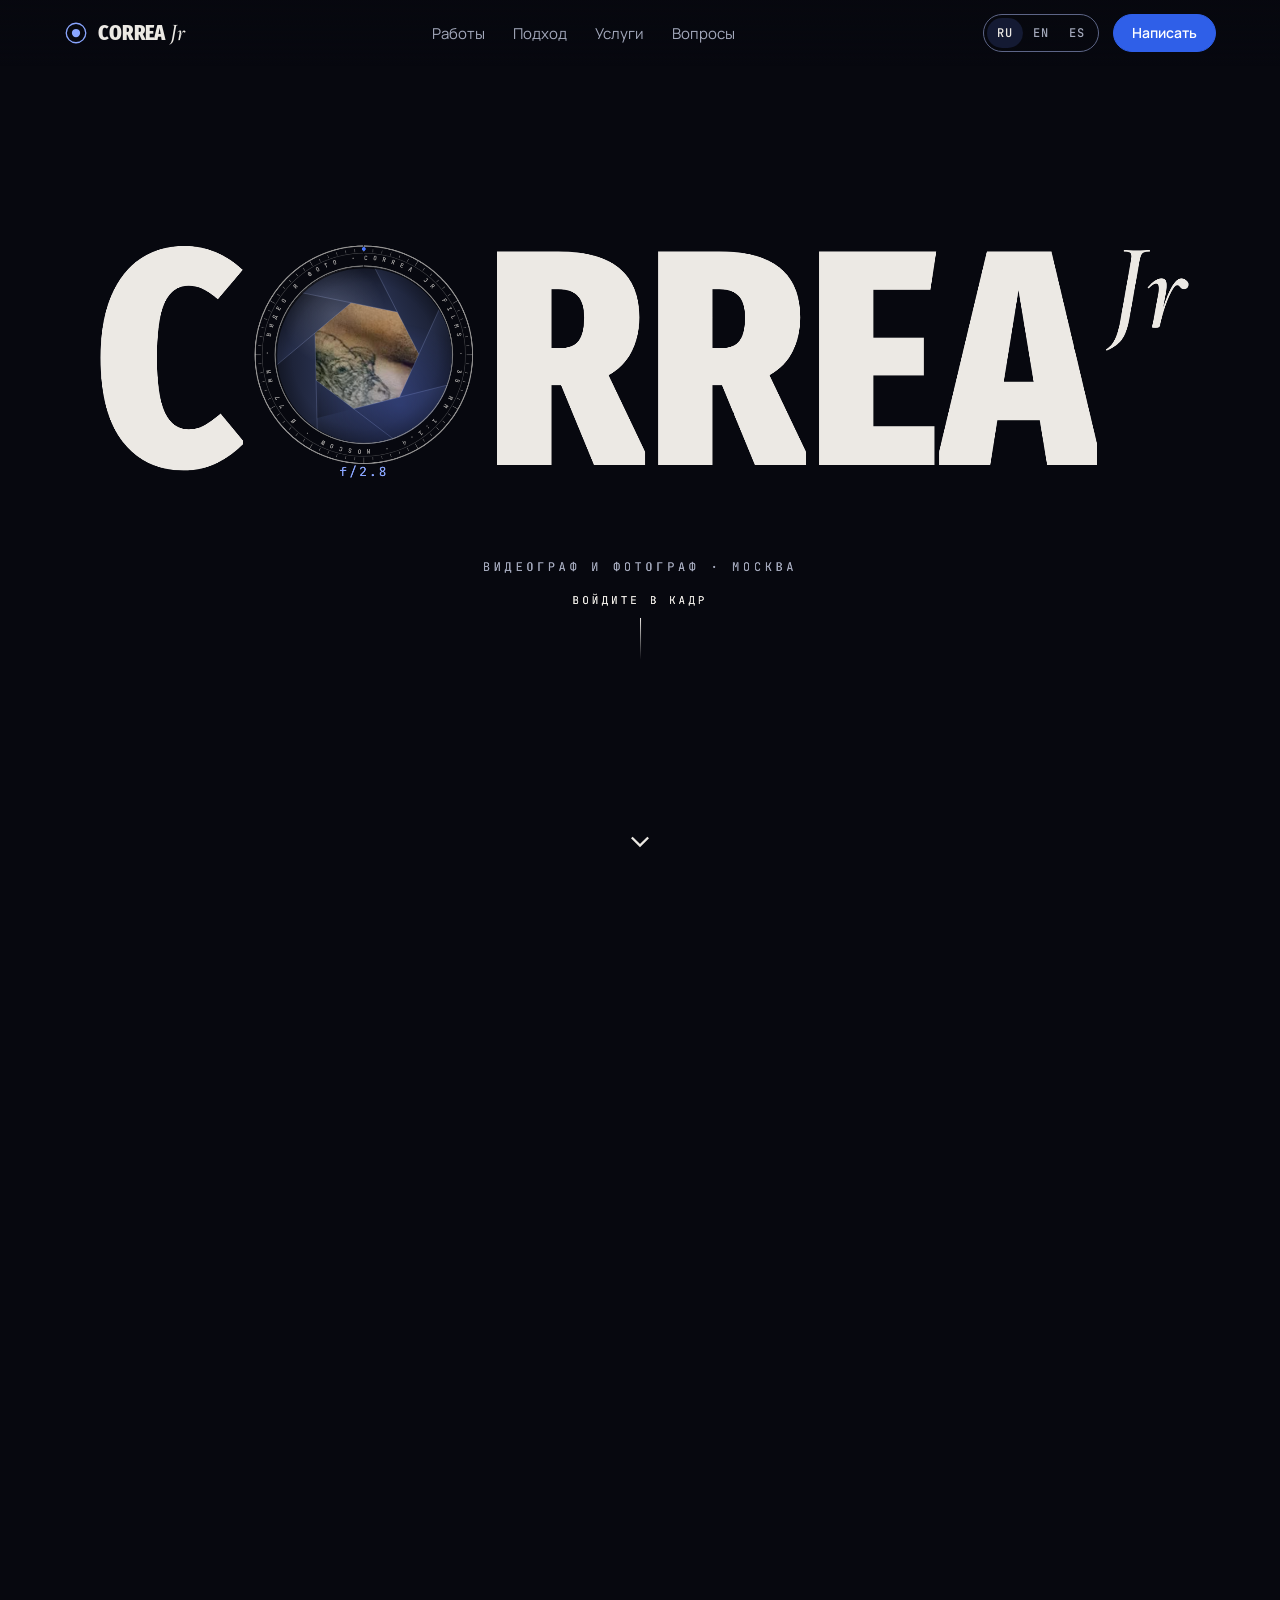
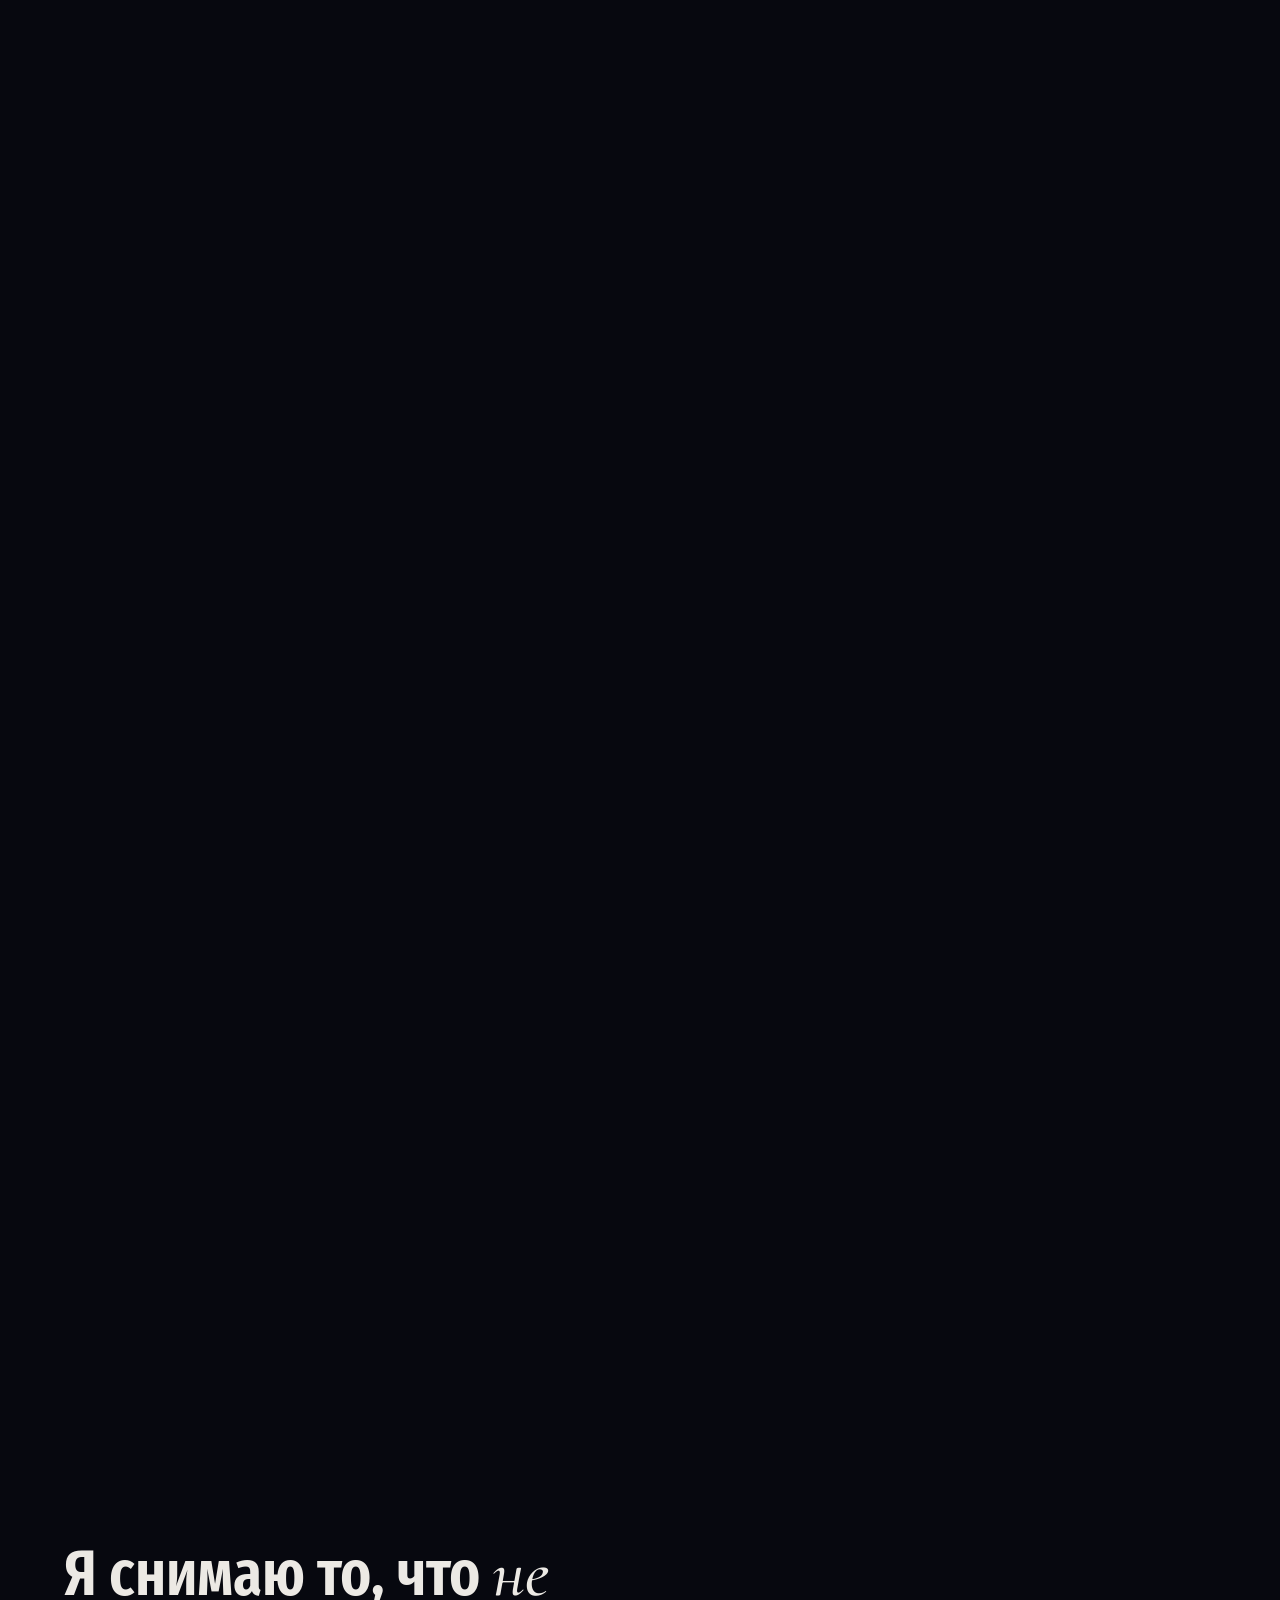
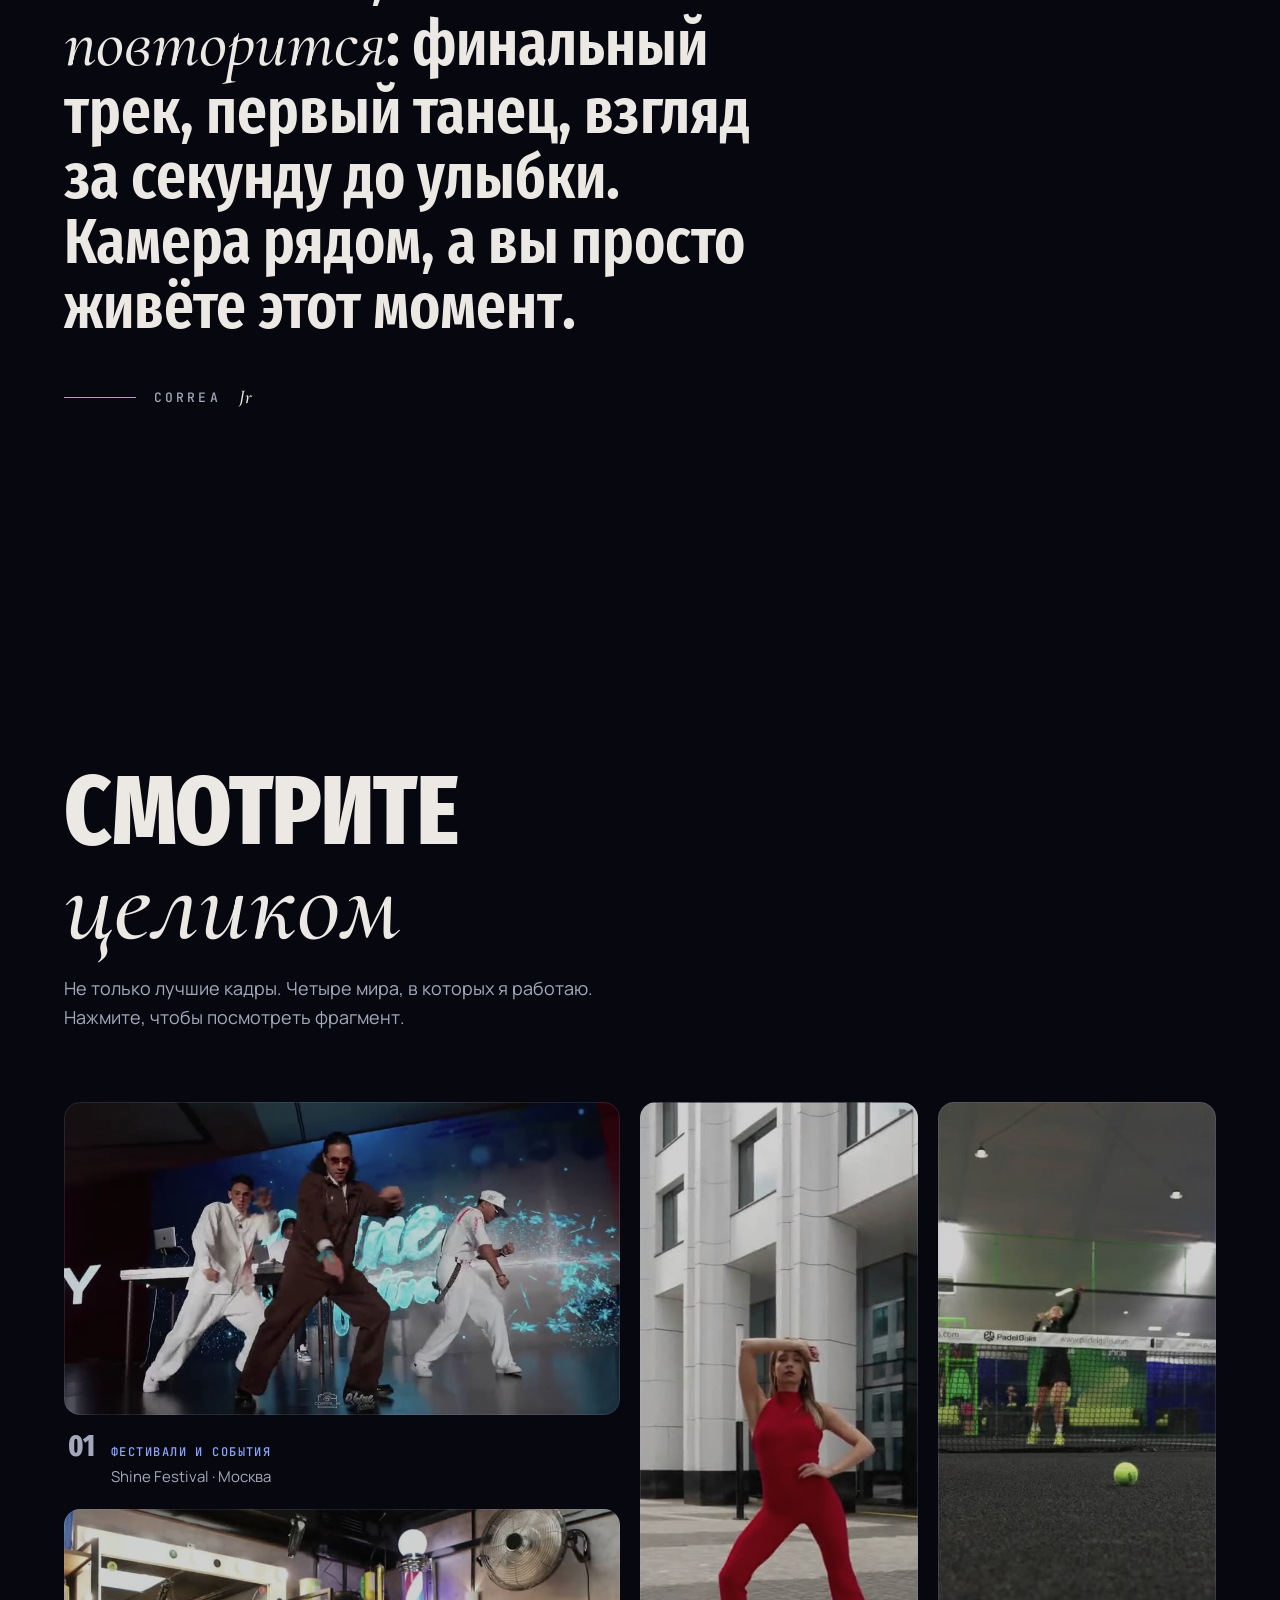
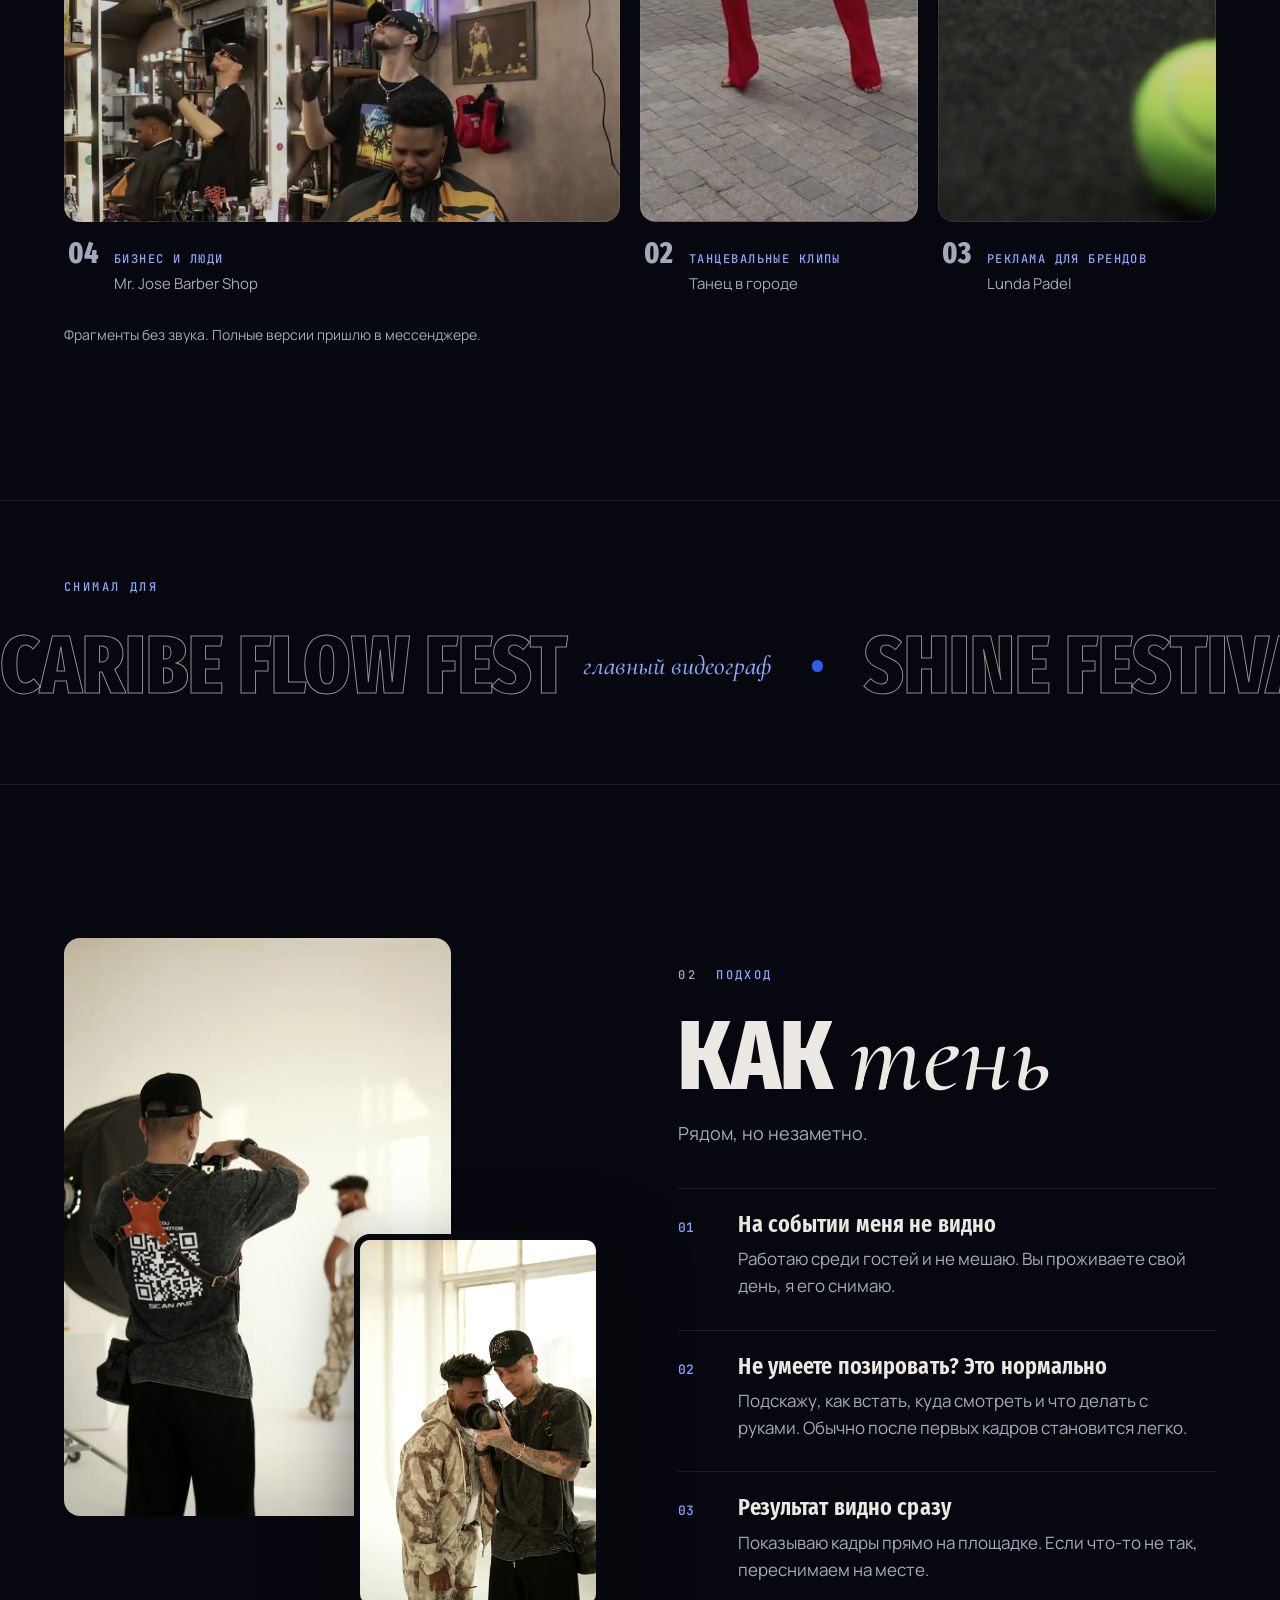
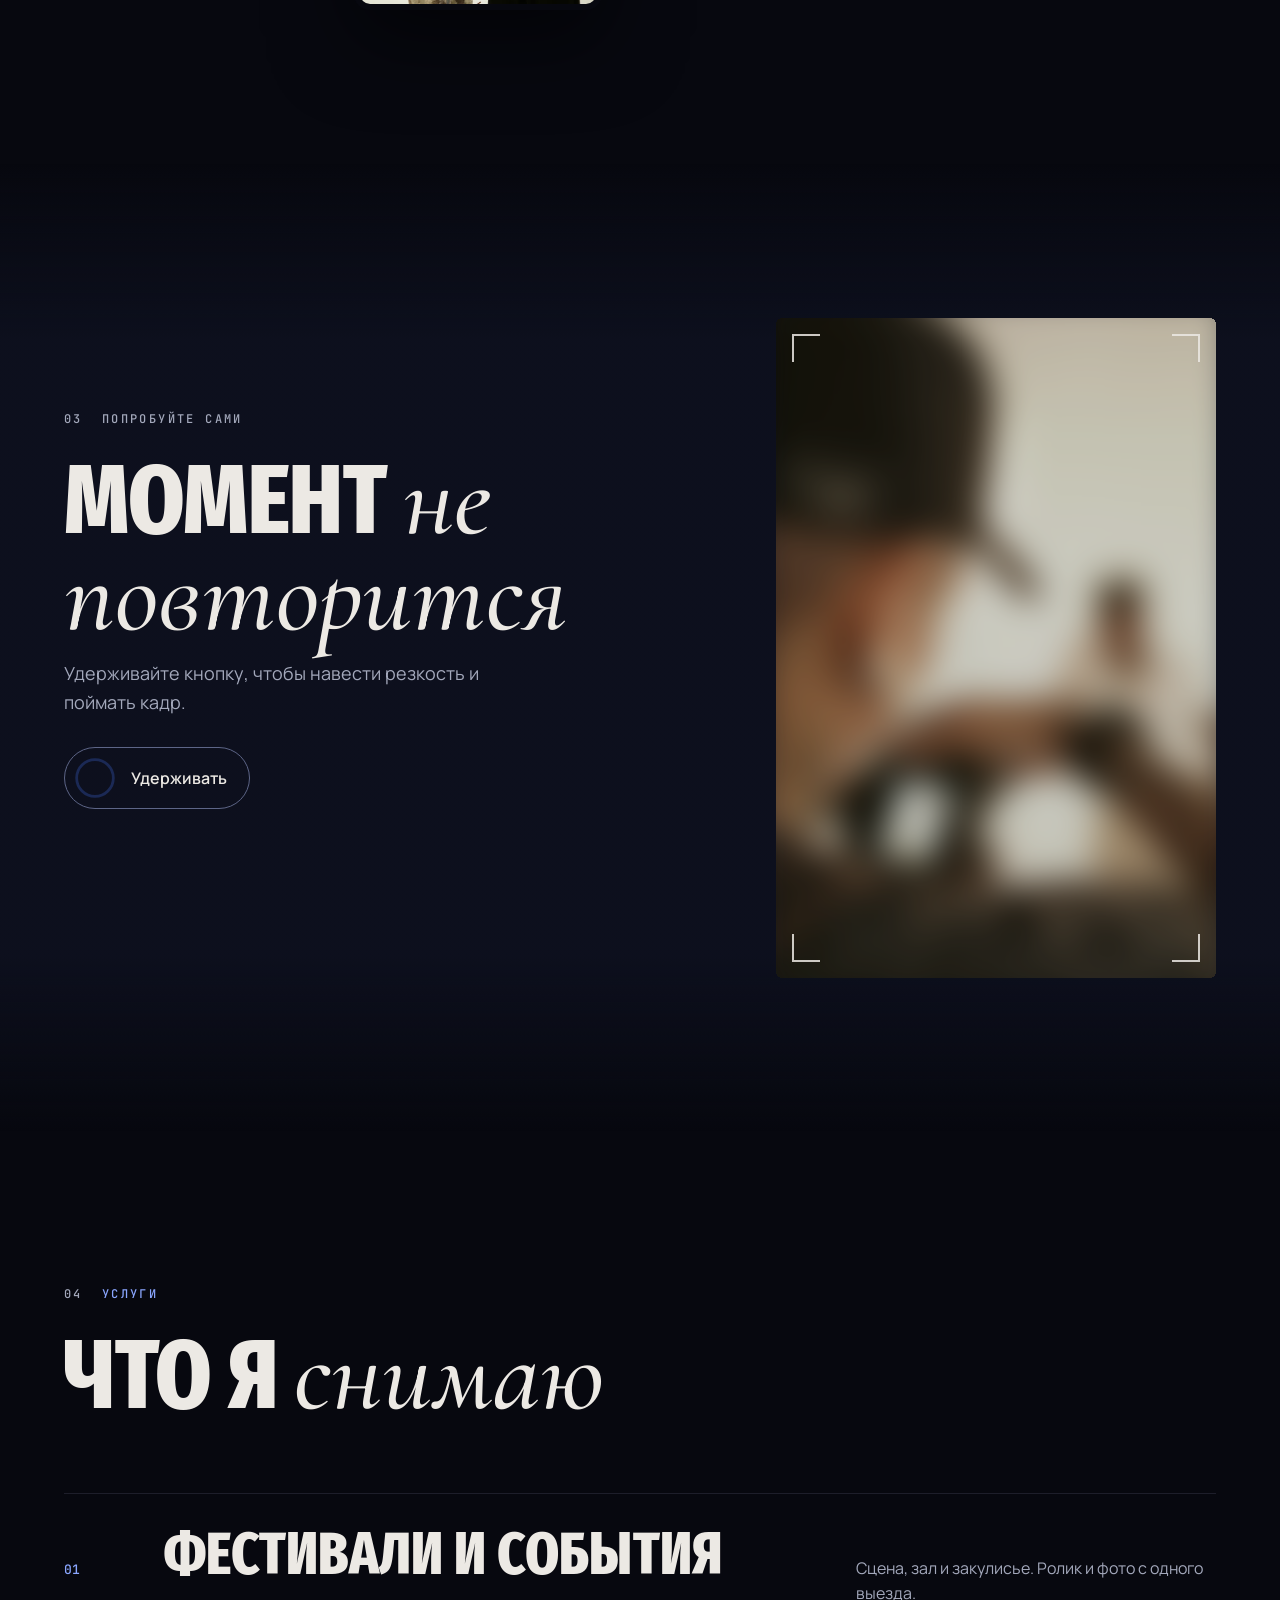
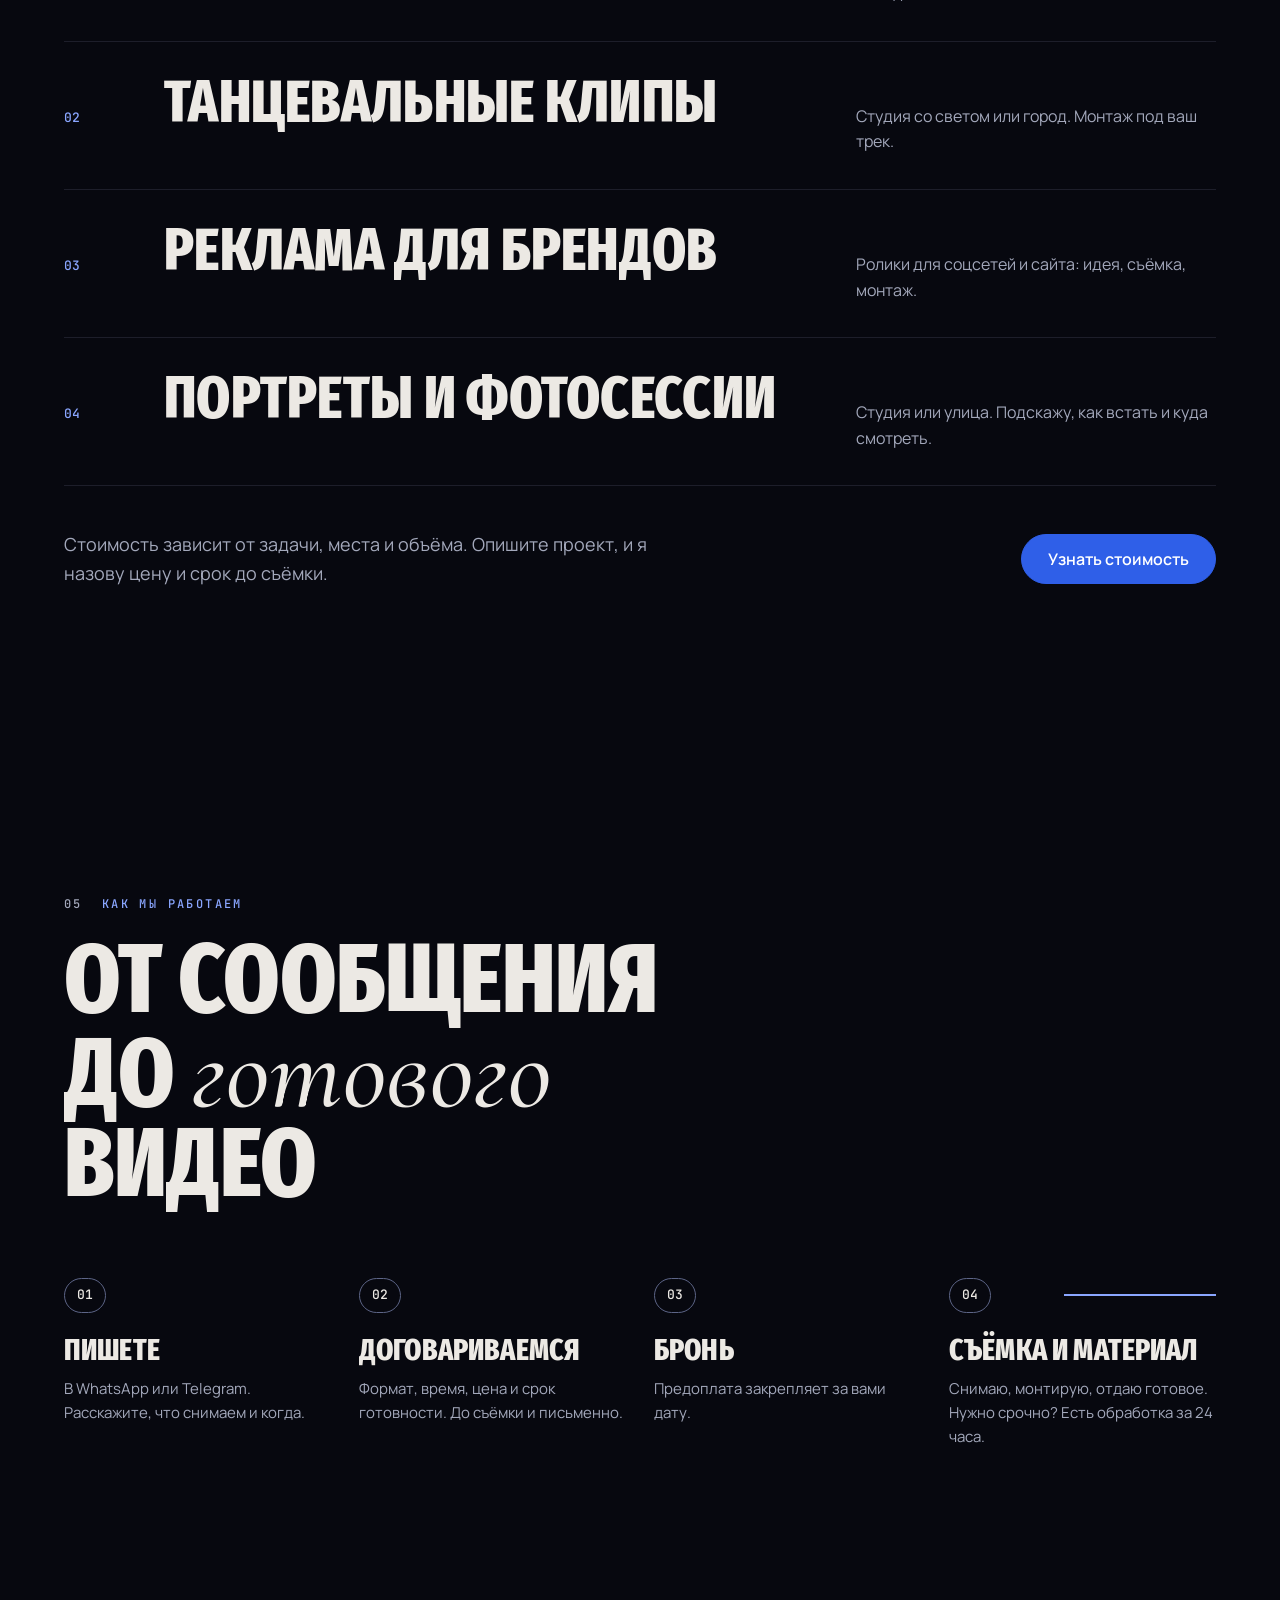
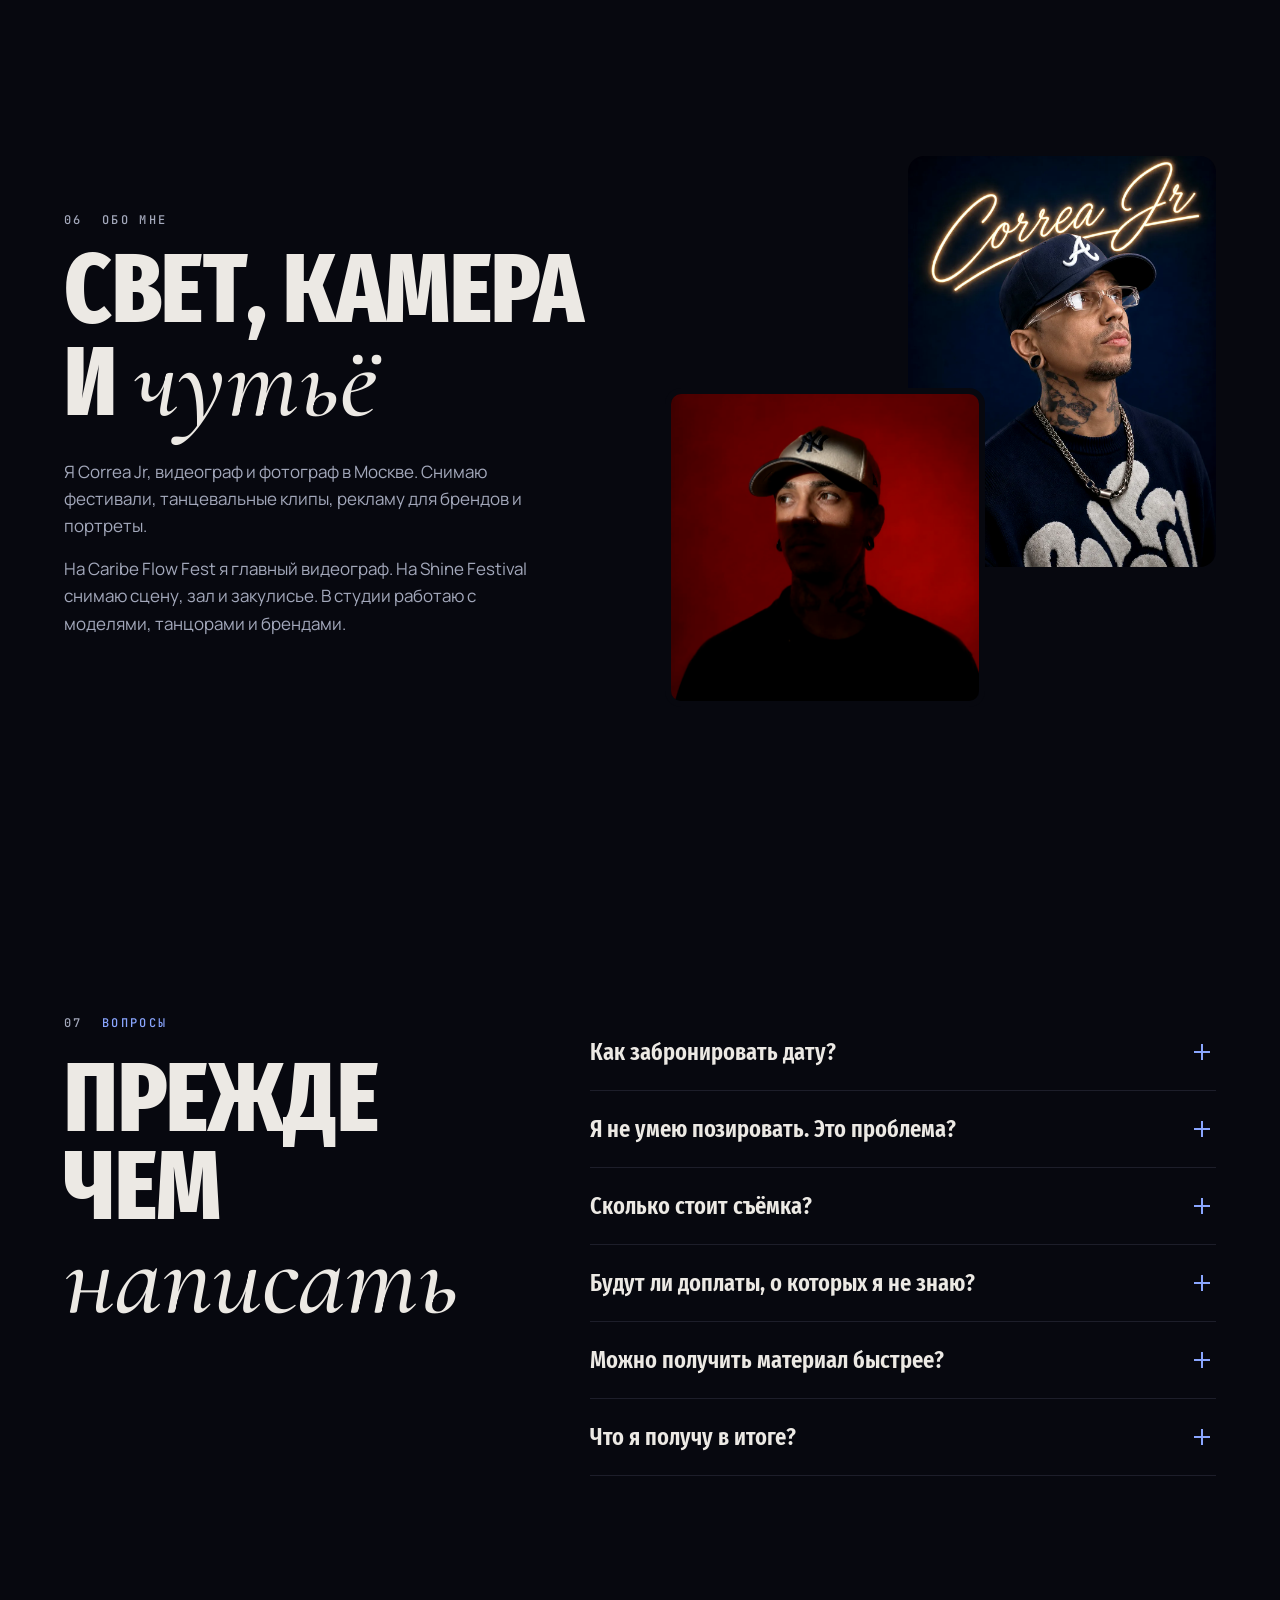
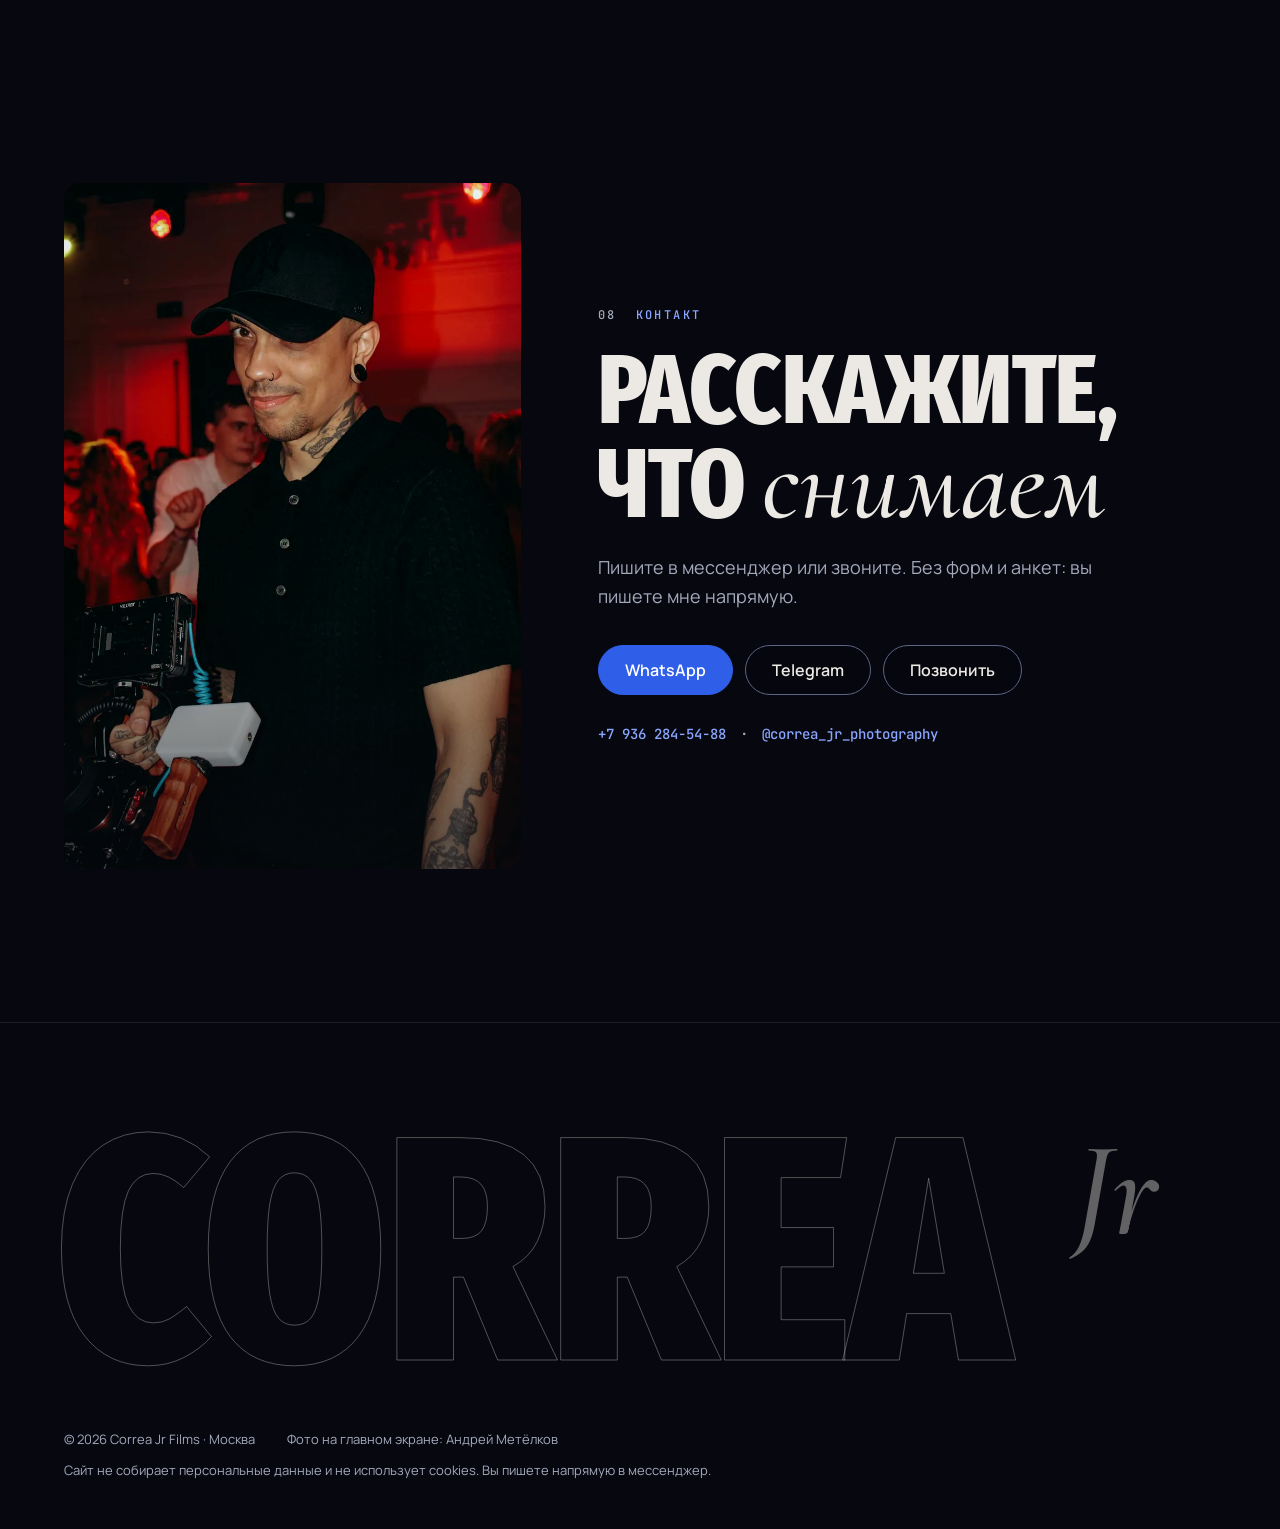
==== commit f4bb06eb: "Smooth out the lens intro and the focus hold Co-Authored-By: Claude Opus 5.5 <noreply@anthropic.com>" ====
--- a/index.html
+++ b/index.html
@@ -52,10 +52,12 @@
 <section class="hero" id="hero" aria-labelledby="hero-h">
   <h1 id="hero-h" class="sr" data-i18n="hero.h1">Correa Jr, видеограф и фотограф в Москве</h1>
   <div class="stage">
-    <div class="poster" aria-hidden="true"></div>
-    <div class="poster poster-end" aria-hidden="true"></div>
-    <video id="hero-video" preload="none" muted playsinline aria-hidden="true" tabindex="-1"></video>
-    <div class="scrim" aria-hidden="true"></div>
+    <div class="ap" aria-hidden="true"><div class="ap-in">
+      <div class="poster"></div>
+      <div class="poster poster-end"></div>
+      <video id="hero-video" preload="none" muted playsinline tabindex="-1"></video>
+      <div class="scrim"></div>
+    </div></div>
 
     <div class="vf" aria-hidden="true">
       <span class="vf-c tl"></span><span class="vf-c tr"></span><span class="vf-c bl"></span><span class="vf-c br"></span>
@@ -90,8 +92,11 @@
   </div>
 
   <div class="static-hero">
-    <video class="sh-video" muted playsinline preload="none" aria-hidden="true" tabindex="-1"></video>
-    <div class="sh-shade" aria-hidden="true"></div>
+    <div class="ap" aria-hidden="true"><div class="ap-in">
+      <div class="sh-bg"></div>
+      <video class="sh-video" muted playsinline preload="none" tabindex="-1"></video>
+      <div class="sh-shade"></div>
+    </div></div>
     <div class="lens-rig" aria-hidden="true"></div>
     <div class="sh-content">
       <p class="kicker" data-i18n="hero.kicker">Видеограф и фотограф · Москва</p>
--- a/assets/site.css
+++ b/assets/site.css
@@ -97,19 +97,22 @@
 .stage.video-failed #hero-video{display:none}
 .poster-end{opacity:0;transition:opacity 1.2s var(--ease-out)}
 .stage.video-failed.late .poster-end{opacity:1}
+.ap,.ap-in{position:absolute;inset:0}
+/* during the lens intro the footage is clipped to a growing circle: the compositor scales a clip, nothing is repainted */
+.ap.closed{inset:auto;left:var(--apx);top:var(--apy);width:var(--apd);height:var(--apd);border-radius:50%;overflow:hidden;will-change:transform}
+.ap.closed>.ap-in{inset:auto;left:calc(var(--apx) * -1);top:calc(var(--apy) * -1);width:var(--apw);height:var(--aph);will-change:transform}
 .scrim{position:absolute;inset:0;pointer-events:none;background:radial-gradient(ellipse 120% 90% at 50% 45%,rgba(4,5,12,0) 35%,rgba(4,5,12,.62) 100%),linear-gradient(rgba(4,5,12,.5),rgba(4,5,12,0) 22%)}
 
 /* the lens: wordmark with an iris for the O; scrolling flies through it */
 .lens-rig{position:absolute;inset:0;z-index:6;pointer-events:none;overflow:hidden}
 .lens-rig.off{visibility:hidden}
 .lens-group{position:absolute;inset:0;will-change:transform}
-.plate{position:absolute;inset:0;background:var(--canvas)}
 .lens-iris,.lens-glass{position:absolute;left:calc(var(--hx,50vw) - var(--hr,100px));top:calc(var(--hy,50vh) - var(--hr,100px));width:calc(var(--hr,100px) * 2);height:calc(var(--hr,100px) * 2);border-radius:50%}
 .lens-iris{overflow:visible;will-change:transform}
-.lens-glass{overflow:hidden;will-change:opacity;background:radial-gradient(circle at 33% 27%,rgba(255,255,255,.16),rgba(255,255,255,0) 30%),radial-gradient(circle at 70% 78%,rgba(90,120,255,.24),rgba(90,120,255,0) 44%),radial-gradient(circle,rgba(0,0,0,0) 58%,rgba(0,0,0,.6) 100%)}
+.lens-glass{overflow:hidden;will-change:transform,opacity;background:radial-gradient(circle at 33% 27%,rgba(255,255,255,.16),rgba(255,255,255,0) 30%),radial-gradient(circle at 70% 78%,rgba(90,120,255,.24),rgba(90,120,255,0) 44%),radial-gradient(circle,rgba(0,0,0,0) 58%,rgba(0,0,0,.6) 100%)}
 .lens-glass i{position:absolute;inset:-25%;background:linear-gradient(110deg,rgba(255,255,255,0) 42%,rgba(255,255,255,.3) 50%,rgba(255,255,255,0) 58%);transform:translateX(-110%);animation:glint 1.9s var(--ease-io) 1.2s both}
 @keyframes glint{to{transform:translateX(110%)}}
-.wm{position:absolute;left:0;right:0;top:50%;transform:translateY(-50%);display:flex;flex-direction:column;align-items:center;color:var(--text-primary);will-change:opacity}
+.wm{position:absolute;left:0;right:0;top:50%;transform:translateY(-50%);display:flex;flex-direction:column;align-items:center;color:var(--text-primary);will-change:transform,opacity}
 .wm-row{display:flex;align-items:baseline;font-family:var(--f-display);font-weight:800;font-size:var(--wmF);line-height:.8;text-transform:uppercase;letter-spacing:-.005em;white-space:nowrap}
 .wm-l{display:inline-block;overflow:hidden;padding:.1em .004em .03em;margin:-.1em 0 -.03em}
 .wm-l>span{display:inline-block;transform:translateY(115%);animation:wmup 1.25s var(--ease-out) forwards;animation-delay:calc(.15s + var(--i) * 70ms)}
@@ -151,7 +154,7 @@
 @media (max-height:560px){.vf .chip{display:none}}
 
 /* caption bands */
-.band{position:absolute;opacity:0;visibility:hidden;--k:0;text-shadow:var(--tshadow);z-index:3}
+.band{position:absolute;opacity:0;visibility:hidden;--k:0;text-shadow:var(--tshadow);z-index:3;will-change:opacity}
 .band::before{content:"";position:absolute;inset:-45% -40%;z-index:-1;pointer-events:none;opacity:calc(.35 + .65 * var(--k,1));background:radial-gradient(ellipse 50% 50% at 50% 50%,rgba(4,5,12,.92) 0%,rgba(4,5,12,.9) 52%,rgba(4,5,12,.44) 72%,rgba(4,5,12,.12) 88%,rgba(4,5,12,0) 100%)}
 .b-right{right:4.5vw;top:16vh;width:min(560px,37vw)}
 .b-left{left:5vw;top:24vh;width:min(440px,29vw)}
@@ -169,8 +172,8 @@
 .c{display:inline-block}
 .band[data-fx=depth] .w{--kc:clamp(0,(var(--k,0) - var(--th,0)) * 2.6,1);opacity:var(--kc);transform:scale(calc(.82 + .18 * var(--kc)))}
 .focus-wrap{position:relative;display:block}
-.focus-wrap .soft{position:absolute;inset:0;filter:blur(10px);opacity:calc(1 - var(--k,0))}
-.focus-wrap .sharp{opacity:var(--k,0)}
+.focus-wrap .soft{position:absolute;inset:0;filter:blur(10px);opacity:calc(1 - var(--k,0));will-change:opacity}
+.focus-wrap .sharp{opacity:var(--k,0);will-change:opacity}
 .band[data-fx=snap] .c{--kc:clamp(0,(var(--k,0) - var(--th,0)) * 3,1);opacity:var(--kc);transform:translateX(calc((1 - var(--kc)) * var(--jx,0px)))}
 .band[data-fx=rise] .w{--kc:clamp(0,(var(--k,0) - var(--th,0)) * 2.8,1);opacity:var(--kc);transform:translateY(calc((1 - var(--kc)) * 28px))}
 
@@ -188,8 +191,10 @@
 @media (max-width: 720px), (orientation: portrait) and (max-width: 1024px), (orientation: portrait) and (pointer: coarse), (orientation: landscape) and (pointer: coarse) and (max-height: 560px), (prefers-reduced-motion: reduce){
   .hero{height:auto}
   .stage{display:none}
-  .static-hero{position:relative;display:flex;flex-direction:column;justify-content:flex-end;min-height:100vh;min-height:100svh;padding:120px var(--pad) 56px;overflow:hidden;isolation:isolate;background:url(img/hero-ending.jpg) 52% 30%/cover no-repeat;text-shadow:var(--tshadow)}
-  .static-hero>.sh-video,.static-hero>.sh-shade{position:absolute;inset:0;width:100%;height:100%}
+  .static-hero{position:relative;display:flex;flex-direction:column;justify-content:flex-end;min-height:100vh;min-height:100svh;padding:120px var(--pad) 56px;overflow:hidden;isolation:isolate;background:var(--canvas);text-shadow:var(--tshadow)}
+  .static-hero>.ap{z-index:0}
+  .sh-bg,.sh-video,.sh-shade{position:absolute;inset:0;width:100%;height:100%}
+  .sh-bg{background:url(img/hero-ending.jpg) 52% 30%/cover no-repeat}
   .sh-video{z-index:0;object-fit:cover;object-position:50% 30%;opacity:0;transition:opacity .9s var(--ease-out)}
   .static-hero.sh-on .sh-video{opacity:1}
   .sh-shade{z-index:1;pointer-events:none;background:linear-gradient(180deg,rgba(7,8,15,.25) 0%,rgba(7,8,15,0) 30%,rgba(7,8,15,.55) 58%,rgba(7,8,15,.96) 100%)}
@@ -288,15 +293,15 @@
 .mo-text>p{color:var(--text-secondary);max-width:40ch}
 .mo-img{position:relative;aspect-ratio:2/3;max-width:440px;margin-left:auto;border-radius:6px;overflow:hidden;padding:0}
 .mo-img img{position:absolute;inset:0;width:100%;height:100%;object-fit:cover}
-.mo-soft{filter:blur(16px) brightness(.8);transform:scale(1.08);opacity:calc(1 - var(--f));transition:opacity .15s linear}
-.mo-sharp{opacity:var(--f);transition:opacity .15s linear}
+.mo-soft{filter:blur(16px) brightness(.8);transform:scale(1.08);opacity:calc(1 - var(--f));will-change:opacity}
+.mo-sharp{opacity:var(--f);will-change:opacity}
 .mo-flash{position:absolute;inset:0;background:#fff;opacity:0;pointer-events:none}
 .mo-img.shot .mo-flash{animation:flash .7s var(--ease-out)}
 @keyframes flash{0%{opacity:.85}100%{opacity:0}}
 .mo-img .vf-c{z-index:2;border-color:rgba(236,233,228,.85);width:28px;height:28px}
 .mo-img .vf-c.tl{left:16px;top:16px}.mo-img .vf-c.tr{right:16px;top:16px}.mo-img .vf-c.bl{left:16px;bottom:16px}.mo-img .vf-c.br{right:16px;bottom:16px}
 .mo-img.shot .vf-c{border-color:var(--accent-hover)}
-.hold{margin-top:30px;display:inline-flex;align-items:center;gap:14px;background:none;border:1px solid var(--line-strong);border-radius:999px;padding:8px 22px 8px 8px;color:var(--text-primary);font-family:var(--f-body);font-weight:600;font-size:16px;cursor:pointer;user-select:none;-webkit-user-select:none;touch-action:none;transition:border-color .3s var(--ease-out),background .3s var(--ease-out)}
+.hold{margin-top:30px;display:inline-flex;align-items:center;gap:14px;background:none;border:1px solid var(--line-strong);border-radius:999px;padding:8px 22px 8px 8px;color:var(--text-primary);font-family:var(--f-body);font-weight:600;font-size:16px;cursor:pointer;user-select:none;-webkit-user-select:none;-webkit-touch-callout:none;-webkit-tap-highlight-color:transparent;touch-action:none;transition:border-color .3s var(--ease-out),background .3s var(--ease-out)}
 .hold:hover{border-color:var(--accent-text);background:rgba(47,95,232,.1)}
 .hold svg{width:44px;height:44px;transform:rotate(-90deg);color:var(--accent-hover)}
 .hold-fill{stroke-dashoffset:calc(126 - 126*var(--f,0))}
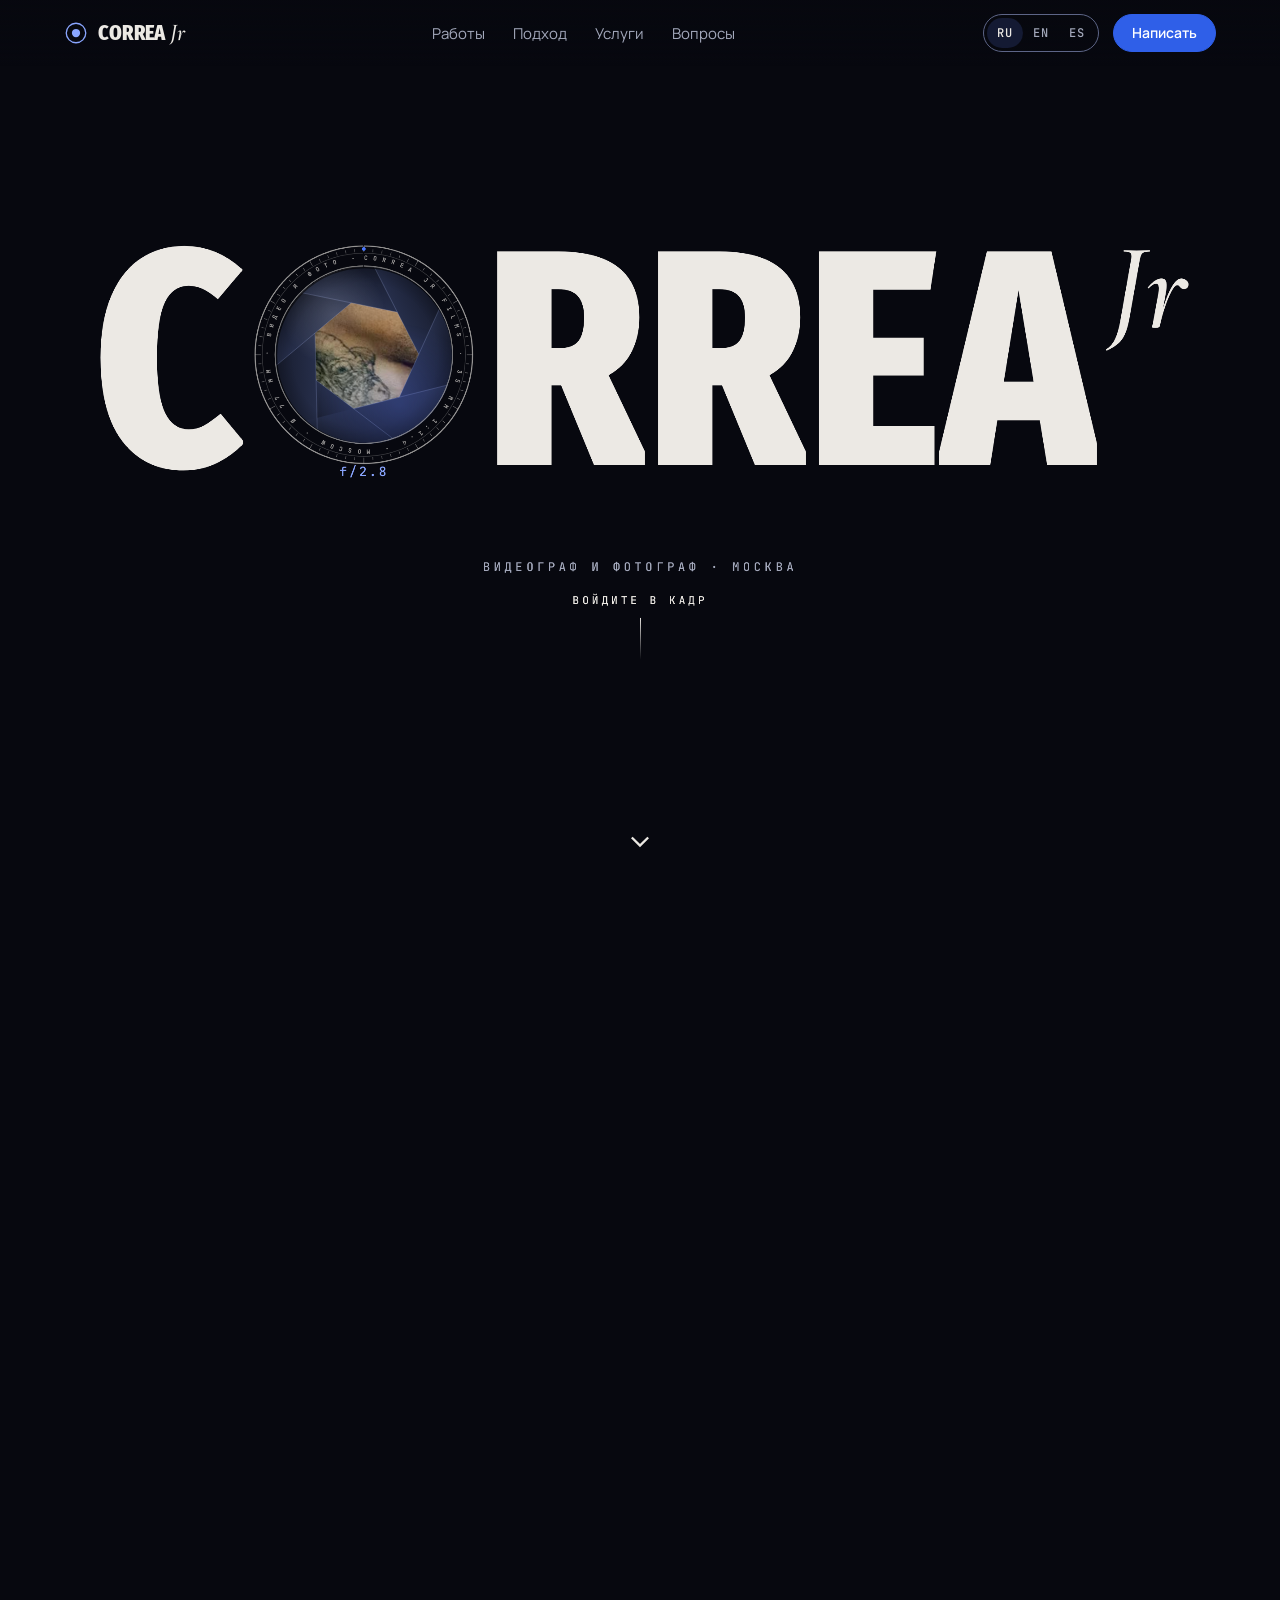
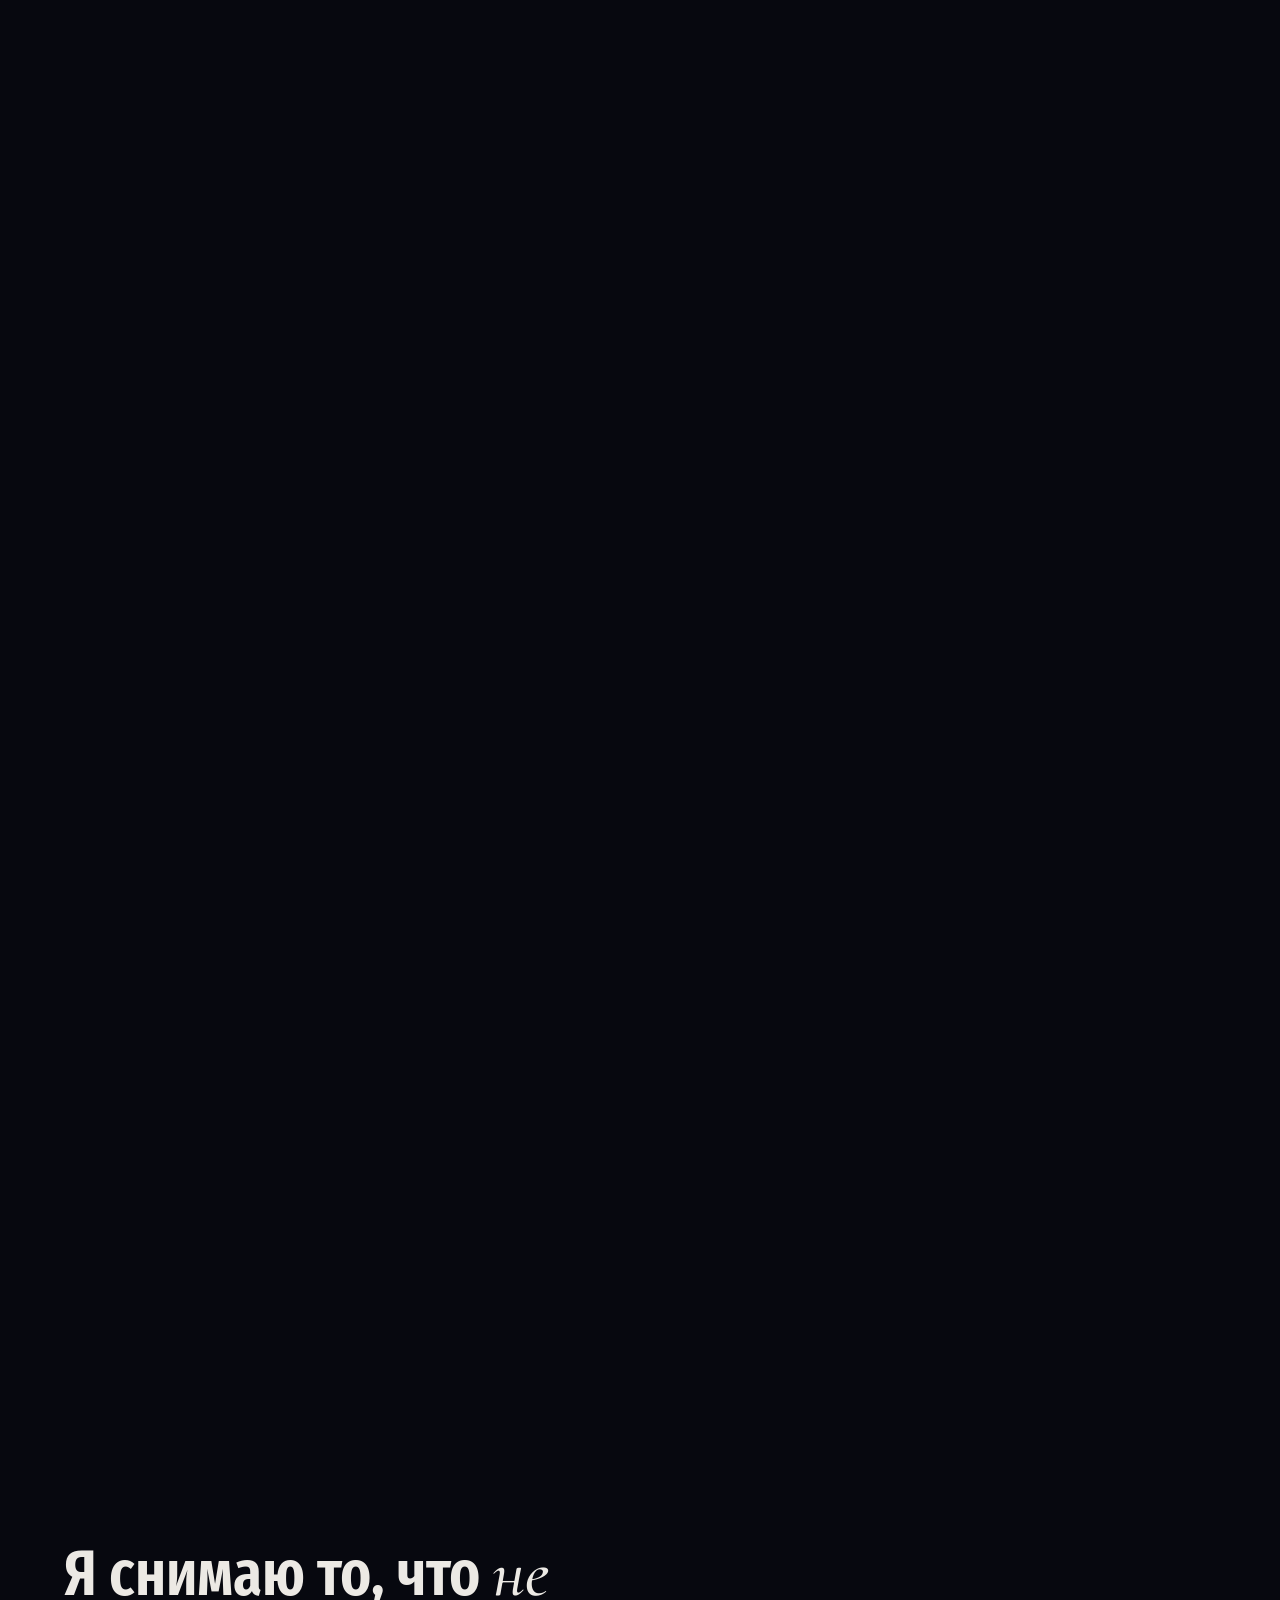
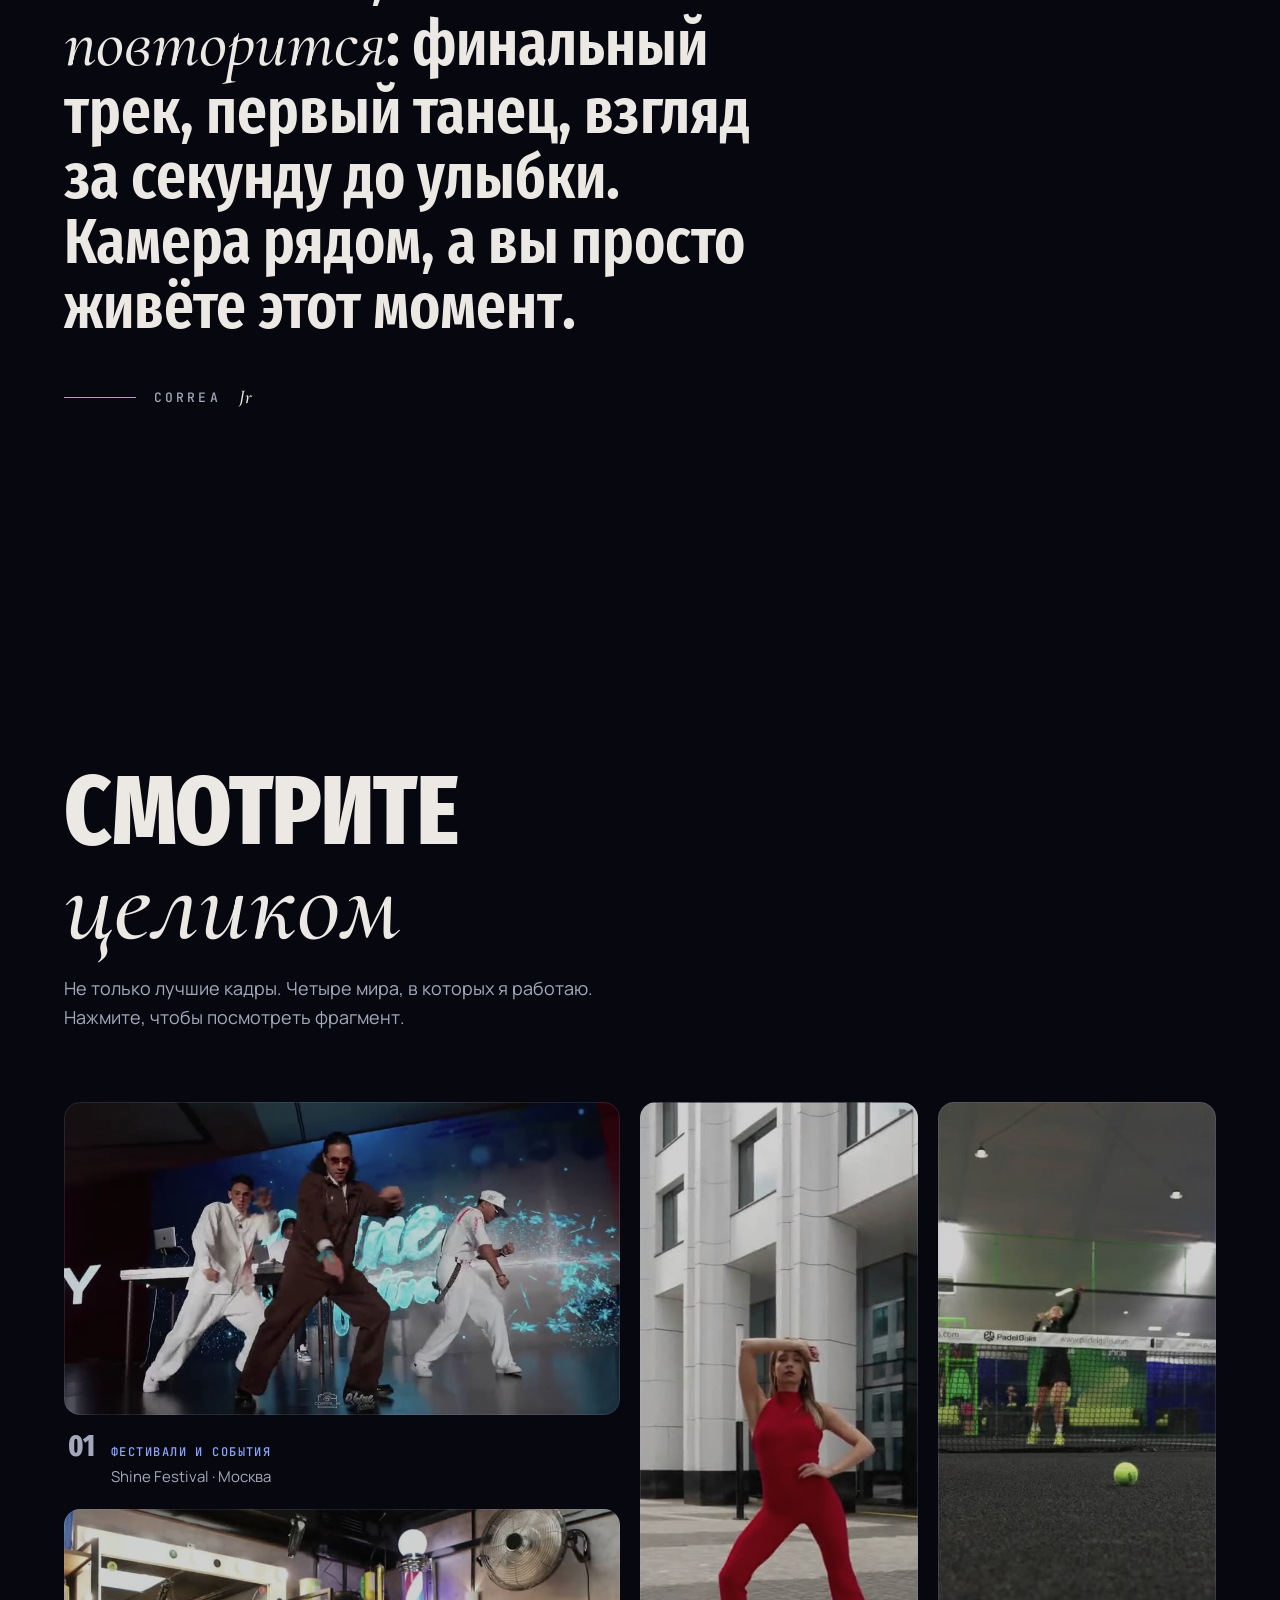
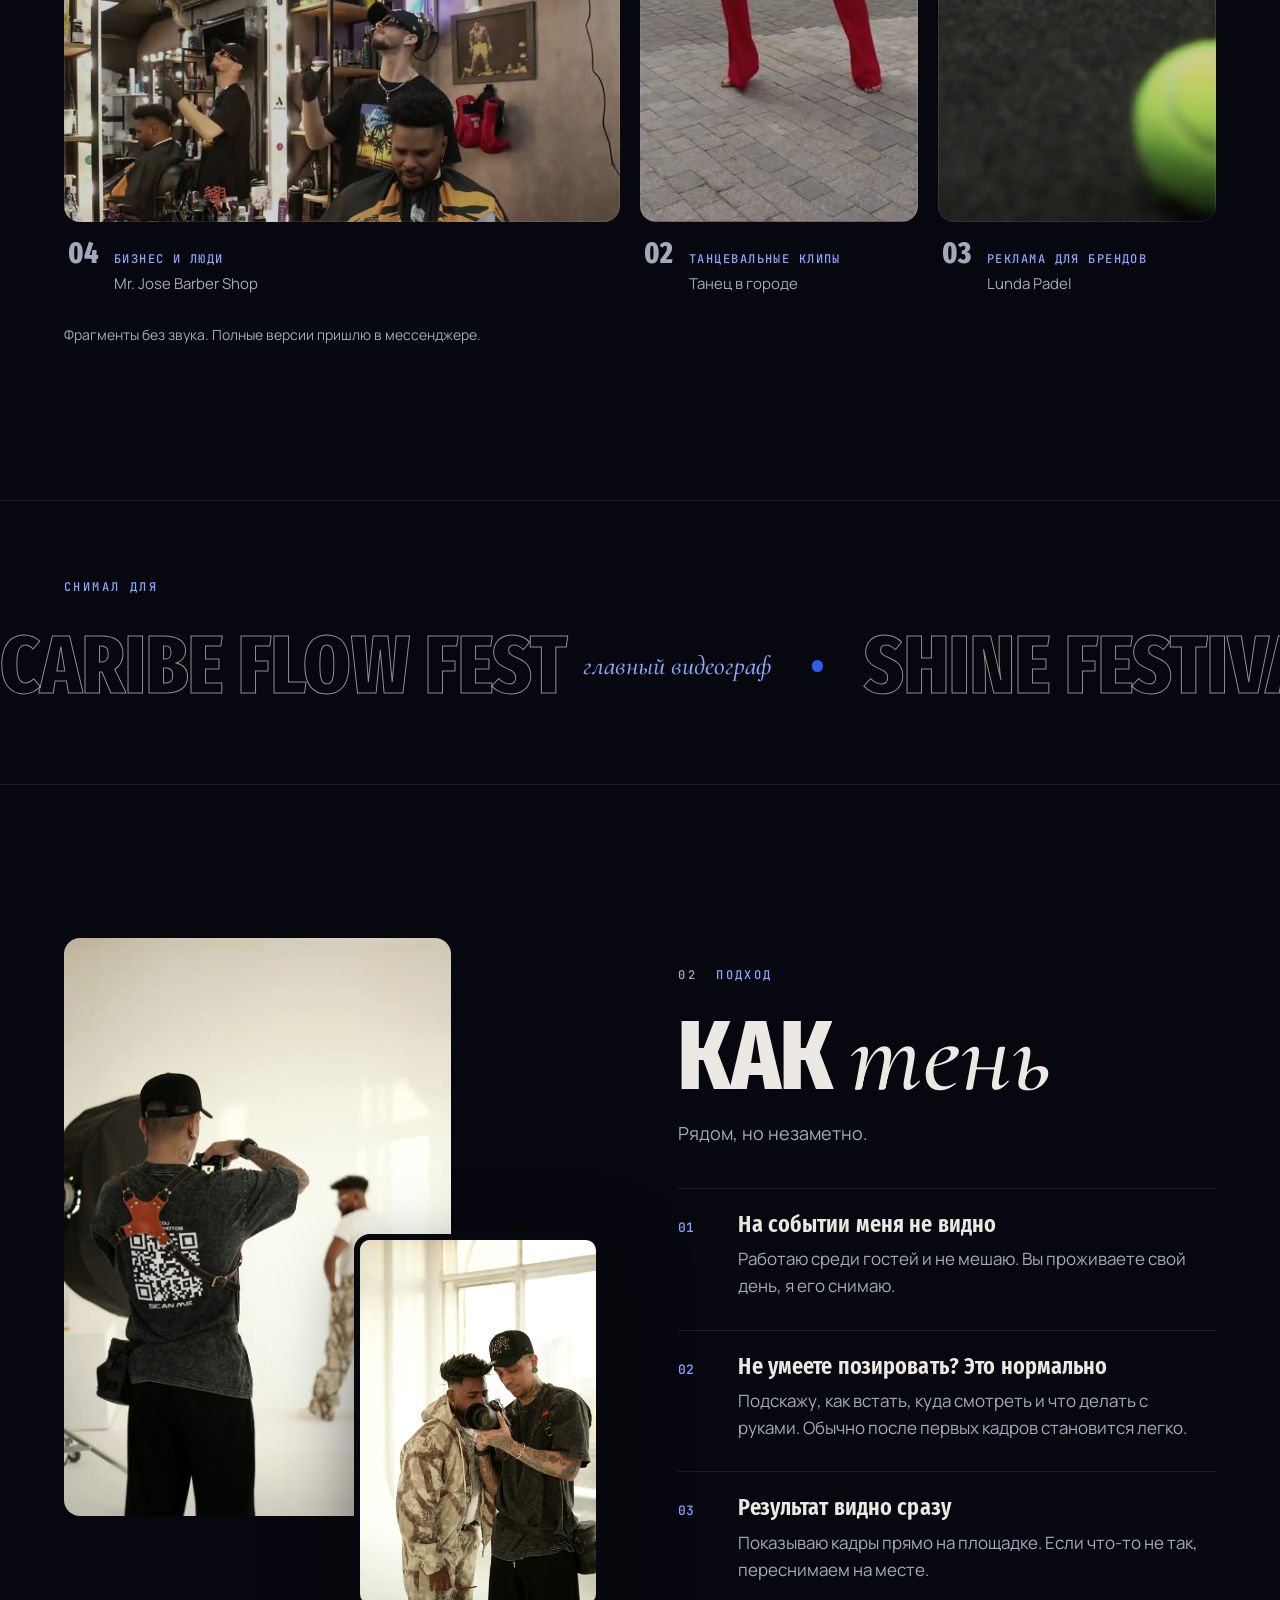
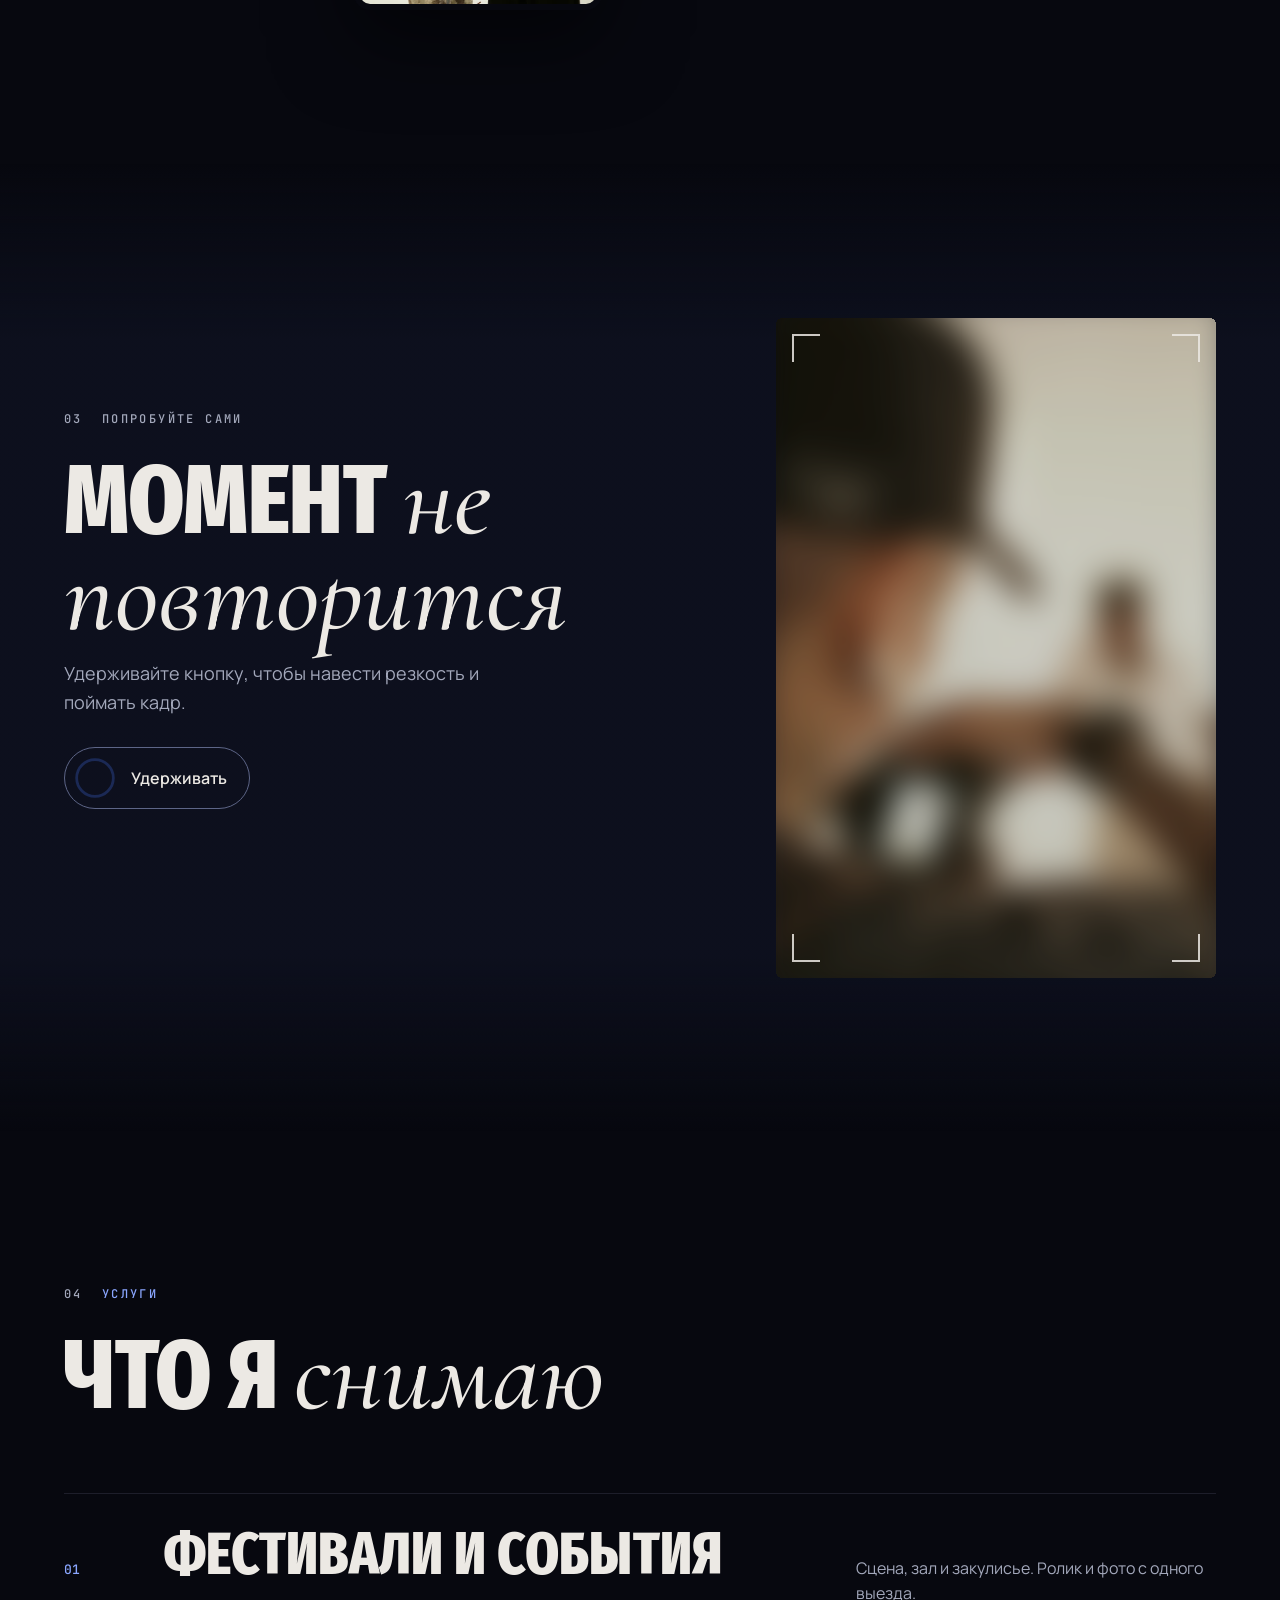
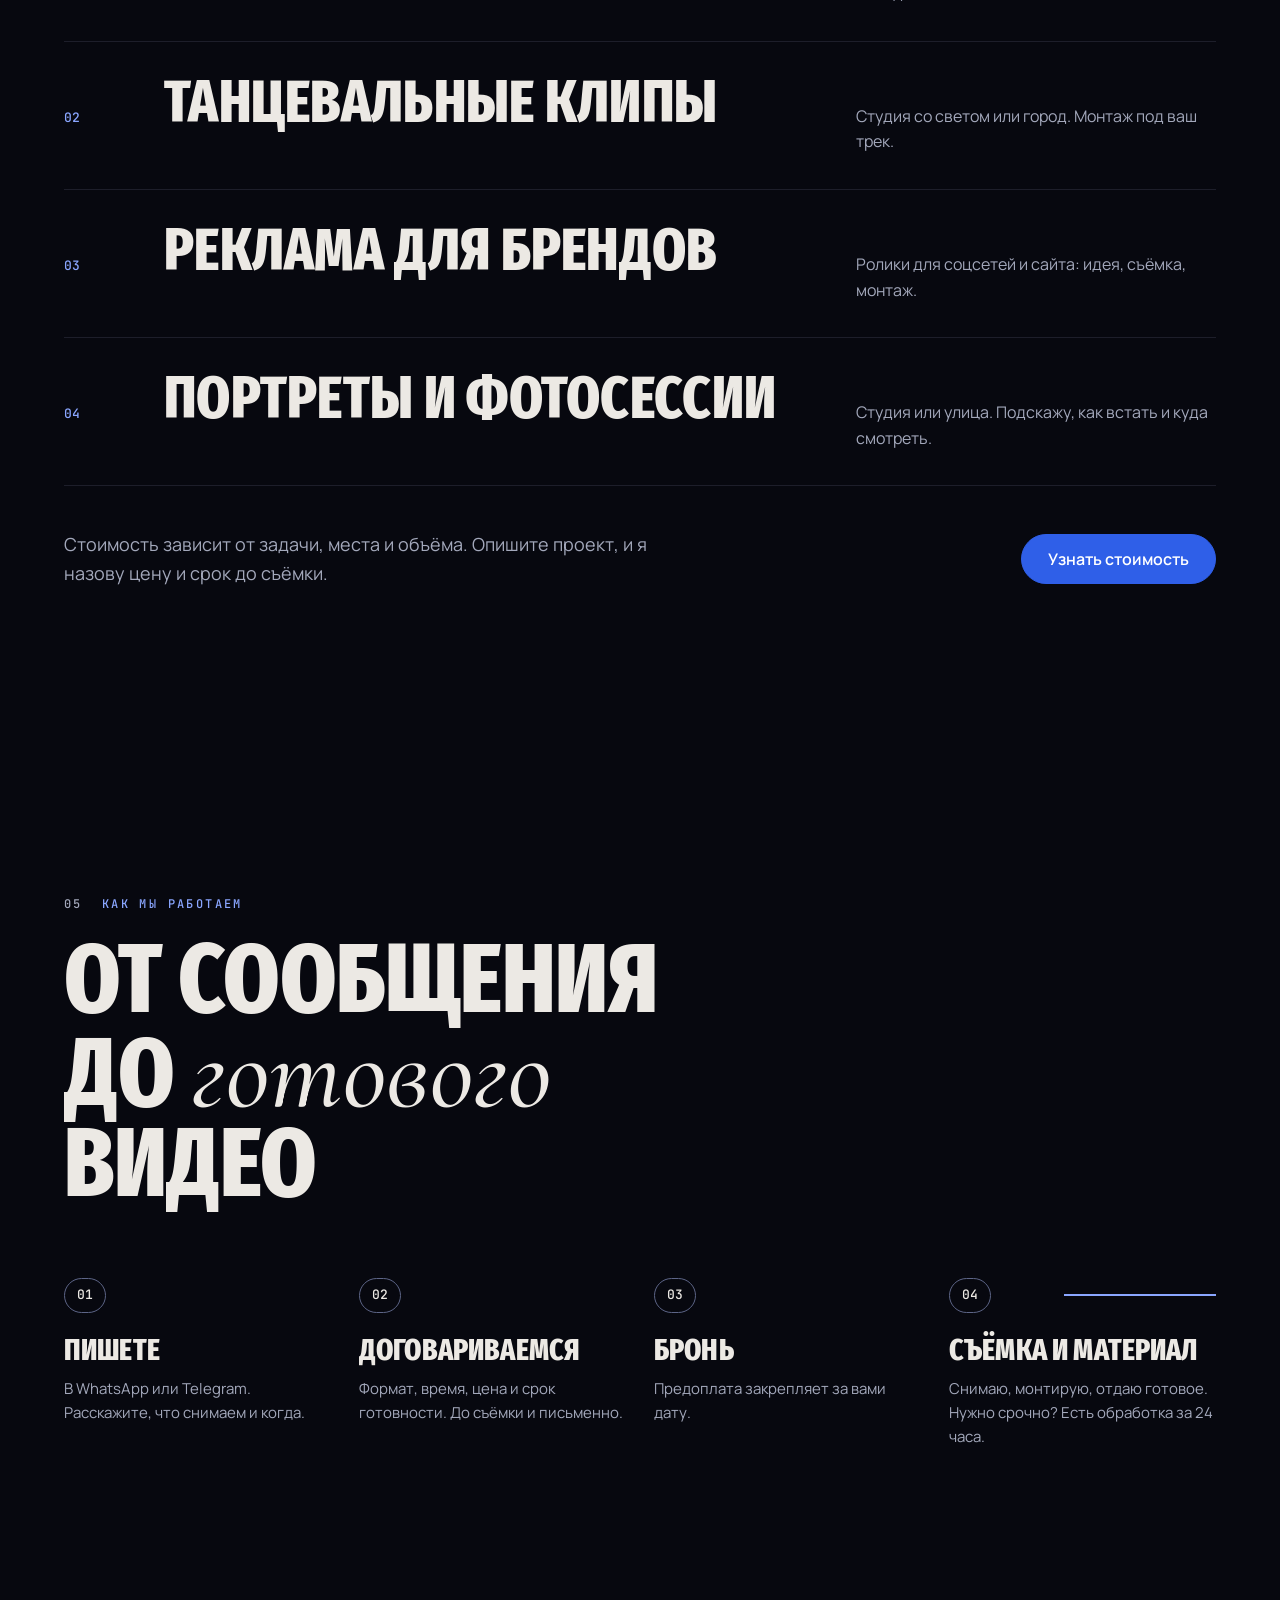
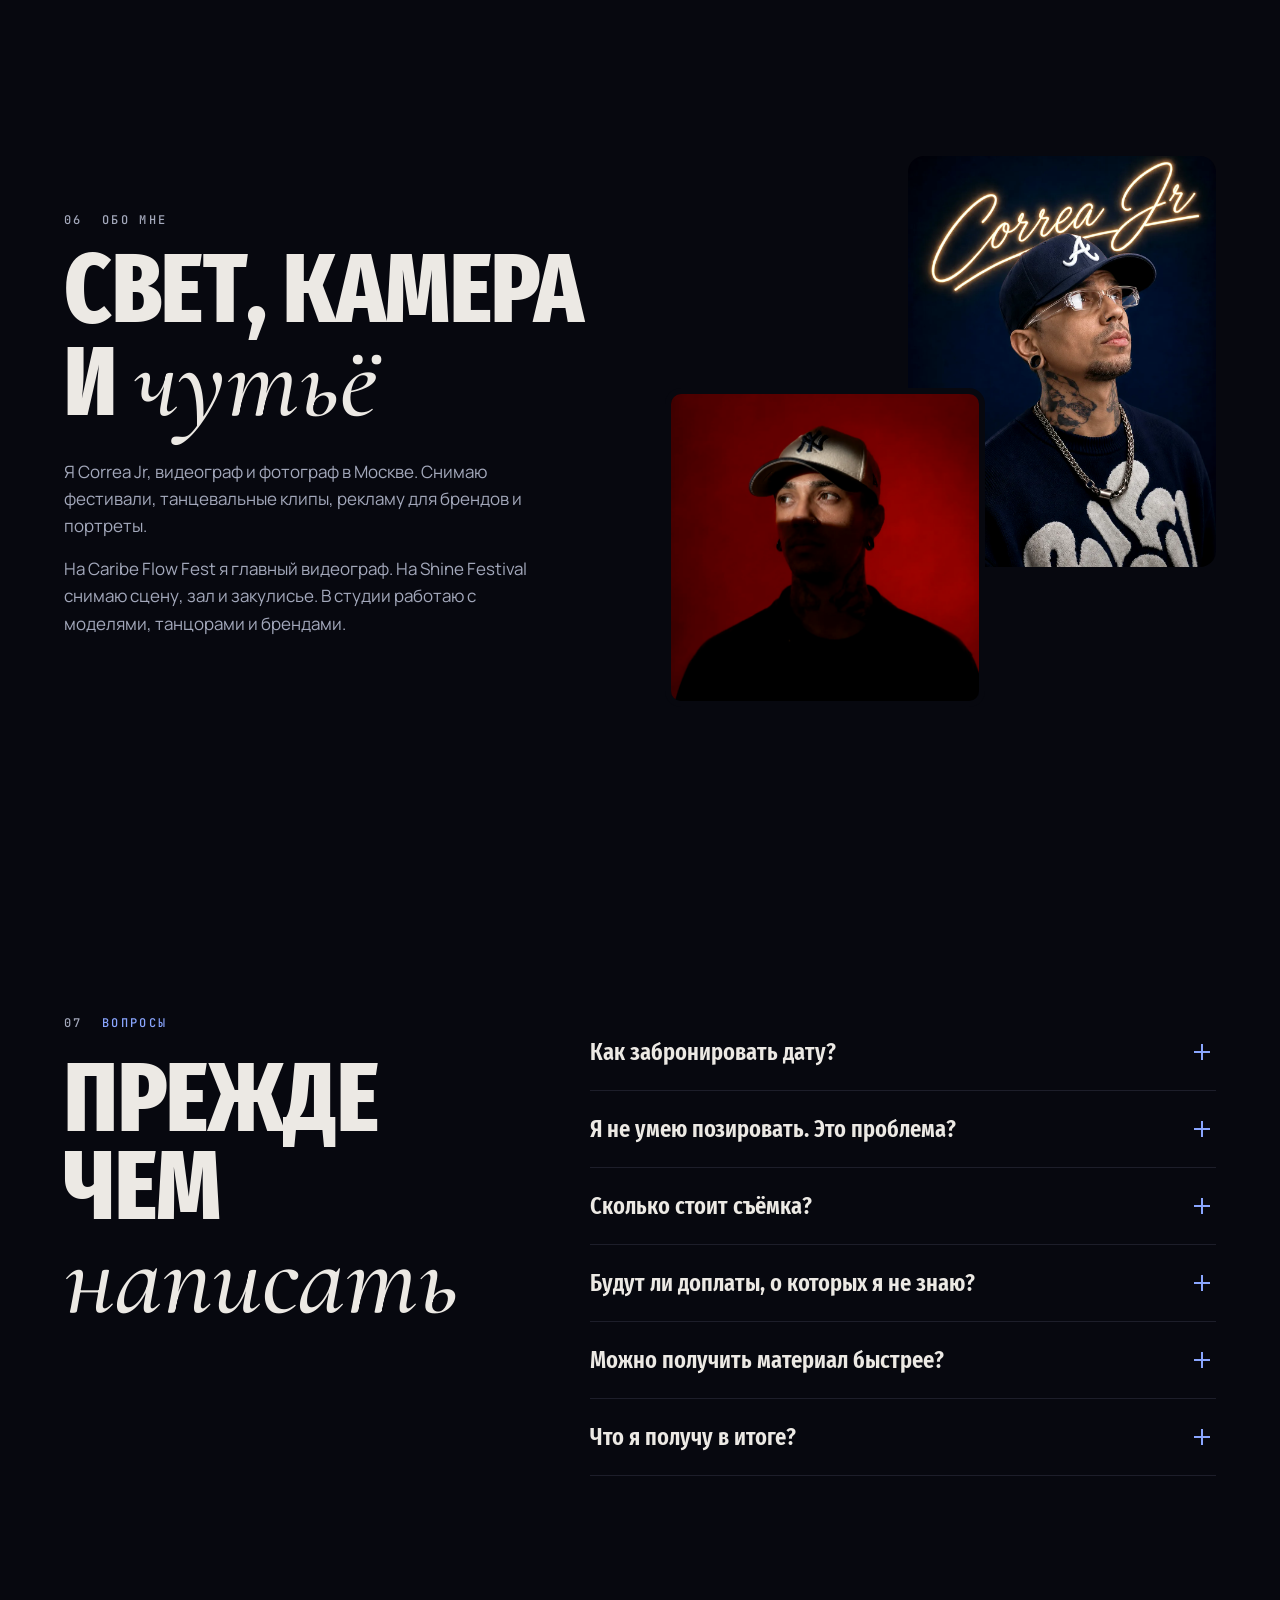
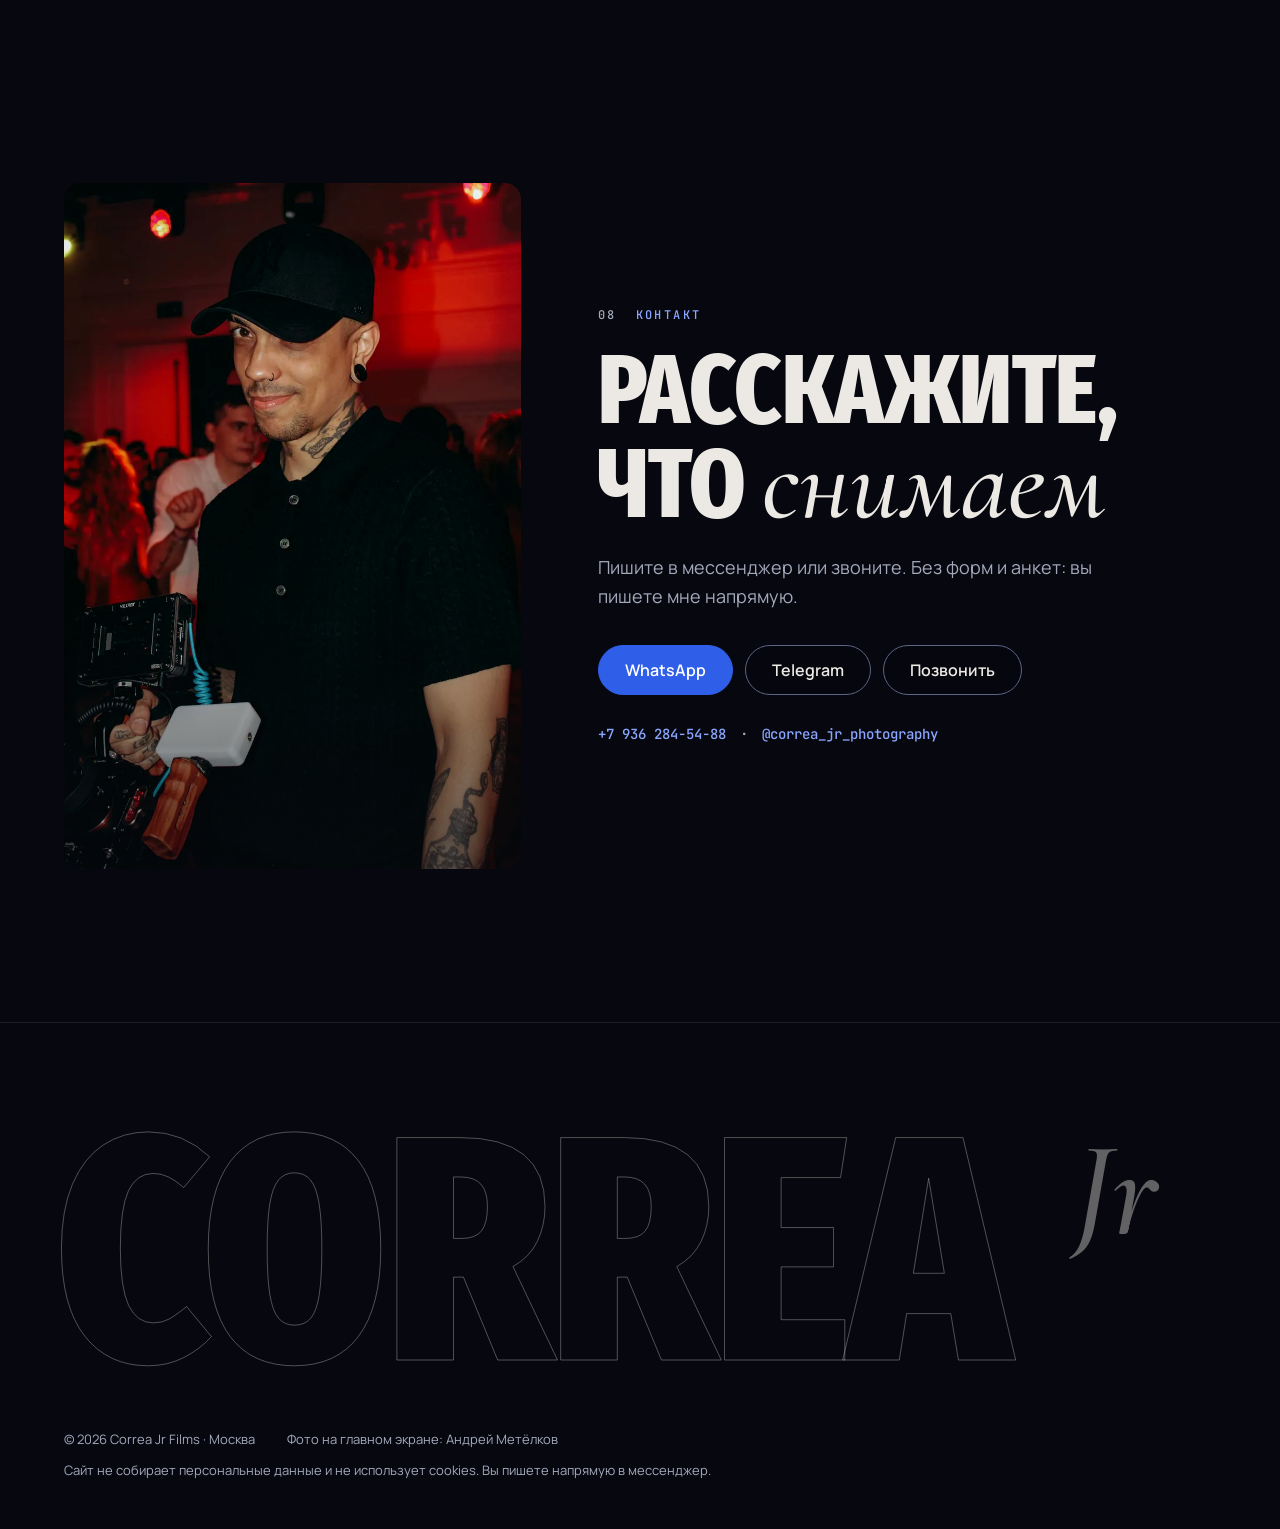
==== commit b0ce52cc: "Compact phone layout, quick contact bar, smoother scrolling on phones Co-Authored-By: Claude Opus 5." ====
--- a/index.html
+++ b/index.html
@@ -314,6 +314,11 @@
   </div>
 </footer>
 
+<div class="m-bar">
+  <a class="btn" id="wa2" href="https://wa.me/79362845488?text=%D0%97%D0%B4%D1%80%D0%B0%D0%B2%D1%81%D1%82%D0%B2%D1%83%D0%B9%D1%82%D0%B5!%20%D0%A5%D0%BE%D1%87%D1%83%20%D0%BE%D0%B1%D1%81%D1%83%D0%B4%D0%B8%D1%82%D1%8C%20%D1%81%D1%8A%D1%91%D0%BC%D0%BA%D1%83." target="_blank" rel="noopener">WhatsApp</a>
+  <a class="btn btn-ghost" href="https://t.me/+79362845488" target="_blank" rel="noopener">Telegram</a>
+</div>
+
 <script src="assets/i18n.js"></script>
 <script src="assets/site.js"></script>
 </body>
--- a/assets/site.css
+++ b/assets/site.css
@@ -57,7 +57,7 @@
 .env{position:fixed;inset:0;z-index:-1;pointer-events:none;overflow:hidden}
 .env-glow{position:absolute;width:90vmax;height:90vmax;left:-20vmax;top:-30vmax;border-radius:50%;background:radial-gradient(circle,rgba(47,95,232,.14),rgba(47,95,232,0) 62%);animation:drift 70s var(--ease-io) infinite alternate;animation-delay:-20s}
 @keyframes drift{to{transform:translate(60vw,70vh) scale(1.2)}}
-.env-grain{position:absolute;inset:-50%;opacity:.06;background-image:url("data:image/svg+xml,%3Csvg xmlns='http://www.w3.org/2000/svg' width='160' height='160'%3E%3Cfilter id='n'%3E%3CfeTurbulence type='fractalNoise' baseFrequency='.85' numOctaves='3' stitchTiles='stitch'/%3E%3C/filter%3E%3Crect width='100%25' height='100%25' filter='url(%23n)'/%3E%3C/svg%3E")}
+.env-grain{position:absolute;inset:0;opacity:.06;background-image:url("data:image/svg+xml,%3Csvg xmlns='http://www.w3.org/2000/svg' width='160' height='160'%3E%3Cfilter id='n'%3E%3CfeTurbulence type='fractalNoise' baseFrequency='.85' numOctaves='3' stitchTiles='stitch'/%3E%3C/filter%3E%3Crect width='100%25' height='100%25' filter='url(%23n)'/%3E%3C/svg%3E")}
 
 /* buttons */
 .btn{display:inline-flex;align-items:center;justify-content:center;gap:10px;font-family:var(--f-body);font-weight:600;font-size:16px;line-height:1;padding:16px 26px;border-radius:999px;background:var(--accent);color:#fff;border:1px solid var(--accent);text-shadow:none;transition:background .3s var(--ease-out),transform .3s var(--ease-out),border-color .3s var(--ease-out),color .3s var(--ease-out),box-shadow .3s var(--ease-out)}
@@ -75,7 +75,7 @@
 /* nav */
 .nav{position:fixed;top:0;left:0;right:0;z-index:50;display:flex;align-items:center;justify-content:space-between;gap:20px;padding:14px var(--pad);background:linear-gradient(rgba(7,8,15,.82),rgba(7,8,15,0));transition:background .4s var(--ease-out)}
 .nav.solid{background:rgba(7,8,15,.86);backdrop-filter:blur(12px);border-bottom:1px solid var(--line)}
-.brand{display:flex;align-items:center;gap:10px;color:var(--text-primary);font-family:var(--f-display);font-weight:800;font-size:22px;letter-spacing:.01em;text-transform:uppercase;line-height:1}
+.brand{display:flex;align-items:center;gap:10px;color:var(--text-primary);font-family:var(--f-display);font-weight:800;font-size:22px;letter-spacing:.01em;text-transform:uppercase;line-height:1;white-space:nowrap}
 .brand svg{width:24px;height:24px;color:var(--accent-text)}
 .nav-links{display:flex;gap:28px;list-style:none;margin:0;padding:0}
 .nav-links a{color:var(--text-secondary);font-size:15px}
@@ -330,7 +330,7 @@
 @media (max-width:900px),(pointer:coarse){
   .sv-row{grid-template-columns:44px minmax(0,1fr);gap:8px 14px;padding:28px 0}
   .sv-row p{grid-column:2}
-  .sv-thumb{display:block;grid-column:2;width:100%;aspect-ratio:16/9;object-fit:cover;border-radius:12px;margin-top:10px}
+  .sv-thumb{display:block;grid-column:2;width:100%;height:auto;aspect-ratio:16/9;object-fit:cover;border-radius:12px;margin-top:10px}
 }
 .sv-foot{margin-top:44px;display:flex;flex-wrap:wrap;align-items:center;justify-content:space-between;gap:24px}
 .sv-foot p{color:var(--text-secondary);max-width:54ch;font-size:18px}
@@ -385,6 +385,125 @@
 .foot-row{display:flex;flex-wrap:wrap;gap:10px 32px;color:var(--text-secondary);font-size:13px}
 .foot-row p:last-child{flex-basis:100%}
 
+/* quick contact bar (phones only) */
+.m-bar{display:none}
+
+/* ============ PHONES: compact layout ============ */
+@media (max-width:720px){
+  body{font-size:16px}
+  .sec{padding:64px var(--pad)}
+  .sec-head{margin-bottom:28px}
+  .kicker{margin-bottom:14px;font-size:11px}
+  h2{font-size:clamp(40px,11.6vw,54px)}
+  h3{font-size:21px}
+  .sec-lede{font-size:16px;margin-top:14px}
+  .nav{padding:10px var(--pad)}
+  .nav.solid{backdrop-filter:none;background:rgba(7,8,15,.95)}
+  .brand{font-size:20px}
+
+  /* hero */
+  .static-hero{padding:96px var(--pad) 36px}
+  .static-hero .hero-title{font-size:19.5vw;margin-bottom:14px}
+  .static-hero .lede{font-size:18px;line-height:1.4;margin-bottom:10px}
+  .static-hero .lede em,.static-line em{line-height:1}
+  .static-line{font-size:15px;margin-bottom:22px}
+  .static-hero .settle-cta{flex-wrap:nowrap;gap:10px}
+  .static-hero .settle-cta .btn{flex:1 1 0;padding:15px 10px;font-size:15px;white-space:nowrap}
+
+  /* manifesto */
+  .manifesto{padding-top:72px;padding-bottom:56px}
+  .mf-text{font-size:clamp(28px,8vw,36px);line-height:1.06}
+  .mf-sign{margin-top:26px}
+
+  /* work: swipeable strip */
+  .reels{display:flex;gap:12px;overflow-x:auto;overscroll-behavior-x:contain;scroll-snap-type:x mandatory;scroll-padding-inline:var(--pad);margin:0 calc(var(--pad) * -1);padding:0 var(--pad) 4px;scrollbar-width:none;-webkit-overflow-scrolling:touch}
+  .reels::-webkit-scrollbar{display:none}
+  .reel{flex:0 0 72vw;scroll-snap-align:start}
+  .reel .reel-play,.reel.land .reel-play,.reel.port .reel-play{flex:none;aspect-ratio:4/5}
+  .play{width:46px;height:46px;left:12px;bottom:12px;backdrop-filter:none;background:rgba(7,8,15,.62)}
+  .reel figcaption{gap:12px;padding-top:12px}
+  .idx{font-size:24px}
+  .mute-note{margin-top:18px;font-size:13px}
+
+  /* clients */
+  .clients{padding:32px 0}
+  .clients .kicker{margin-bottom:16px}
+  .mq-track li{font-size:36px}
+
+  /* approach */
+  .approach{gap:32px}
+  .ap-media{aspect-ratio:5/4;max-width:none;width:100%}
+  .ap-main{width:62%;height:100%}
+  .ap-side{width:46%;height:72%;border-width:4px}
+  .ap-list{margin-top:26px;gap:18px}
+  .ap-list li{grid-template-columns:34px 1fr;padding-top:16px}
+  .ap-list p{font-size:15px}
+
+  /* moment: title, photo, then the button right under it */
+  .moment{display:flex;flex-direction:column;align-items:stretch;gap:0}
+  .mo-text{display:contents}
+  .mo-text>.kicker{order:1}
+  .mo-text>h2{order:2;margin-bottom:22px}
+  .mo-frame{order:3}
+  .mo-text>.sec-lede{order:4;margin-top:20px;text-align:center}
+  .mo-text>.hold{order:5;align-self:center;margin-top:16px}
+  .mo-text>.mo-done{order:6;text-align:center;margin-top:14px}
+  .mo-img{width:min(66vw,300px);max-width:none;margin:0 auto}
+
+  /* services: compact rows with a square thumbnail */
+  .sv-row{grid-template-columns:28px minmax(0,1fr) 72px;gap:6px 12px;padding:18px 0;align-items:start}
+  .sv-n{grid-column:1;grid-row:1;padding-top:7px}
+  .sv-row h3{grid-column:2;grid-row:1;font-size:26px}
+  .sv-row p{grid-column:2;grid-row:2;font-size:14px}
+  .sv-thumb{grid-column:3;grid-row:1 / 3;width:72px;height:72px;aspect-ratio:1;margin:0;border-radius:10px}
+  .sv-foot{margin-top:24px;flex-direction:column;align-items:stretch;gap:16px}
+  .sv-foot p{font-size:15px}
+
+  /* process: vertical timeline */
+  .steps ol{position:relative;grid-template-columns:1fr;row-gap:22px}
+  .steps ol::before{content:"";position:absolute;left:20px;top:10px;bottom:10px;width:1px;background:var(--line-strong)}
+  .steps li{padding:0 0 0 58px}
+  .step-n{top:-2px}
+  .steps h3{font-size:22px;margin-bottom:4px}
+  .steps p{font-size:14px;max-width:none}
+
+  /* about */
+  .about{gap:32px}
+  .ab-text h2{margin-bottom:18px}
+  .ab-text p{font-size:15px}
+  .ab-media{aspect-ratio:5/4;max-width:none;width:100%}
+  .ab-a{width:52%;border-width:4px}
+  .ab-b{width:50%}
+
+  /* faq */
+  .faq{gap:20px}
+  .faq-list summary{font-size:19px;padding:17px 40px 17px 0}
+  .faq-list details p{font-size:15px;padding-bottom:18px}
+
+  /* contact */
+  .contact{gap:26px}
+  .ct-media{max-width:none;width:100%;aspect-ratio:16/10}
+  .ct-media img{object-position:50% 22%}
+  .ct-buttons{display:grid;grid-template-columns:1fr 1fr;gap:10px;margin-top:24px}
+  .ct-buttons .btn:first-child{grid-column:1 / -1}
+  .ct-line{margin-top:18px;font-size:13px}
+
+  /* footer: leave room for the contact bar */
+  .foot{padding:44px var(--pad) 104px}
+  .foot-mark{margin-bottom:26px}
+
+  .m-bar{position:fixed;left:0;right:0;bottom:0;z-index:60;display:grid;grid-template-columns:1.4fr 1fr;gap:10px;padding:12px var(--pad) calc(12px + env(safe-area-inset-bottom));background:linear-gradient(rgba(7,8,15,0),rgba(7,8,15,.92) 34%);visibility:hidden;transform:translateY(130%);transition:transform .5s var(--ease-out),visibility 0s .5s}
+  .m-bar.show{visibility:visible;transform:none;transition:transform .5s var(--ease-out),visibility 0s}
+  .m-bar .btn{padding:15px 12px;font-size:15px}
+  .m-bar .btn-ghost{background:rgba(7,8,15,.82)}
+}
+@media (max-width:360px){
+  .brand{font-size:17px;gap:8px}.brand svg{width:20px;height:20px}
+  .lang button{padding:7px 8px}
+  .static-hero .settle-cta .btn{font-size:14px;padding:14px 6px}
+  .reel{flex-basis:78vw}
+}
+
 /* pause loops off-screen and on hidden tabs */
 body.paused *,body.paused *::before,body.paused *::after{animation-play-state:paused!important}
 
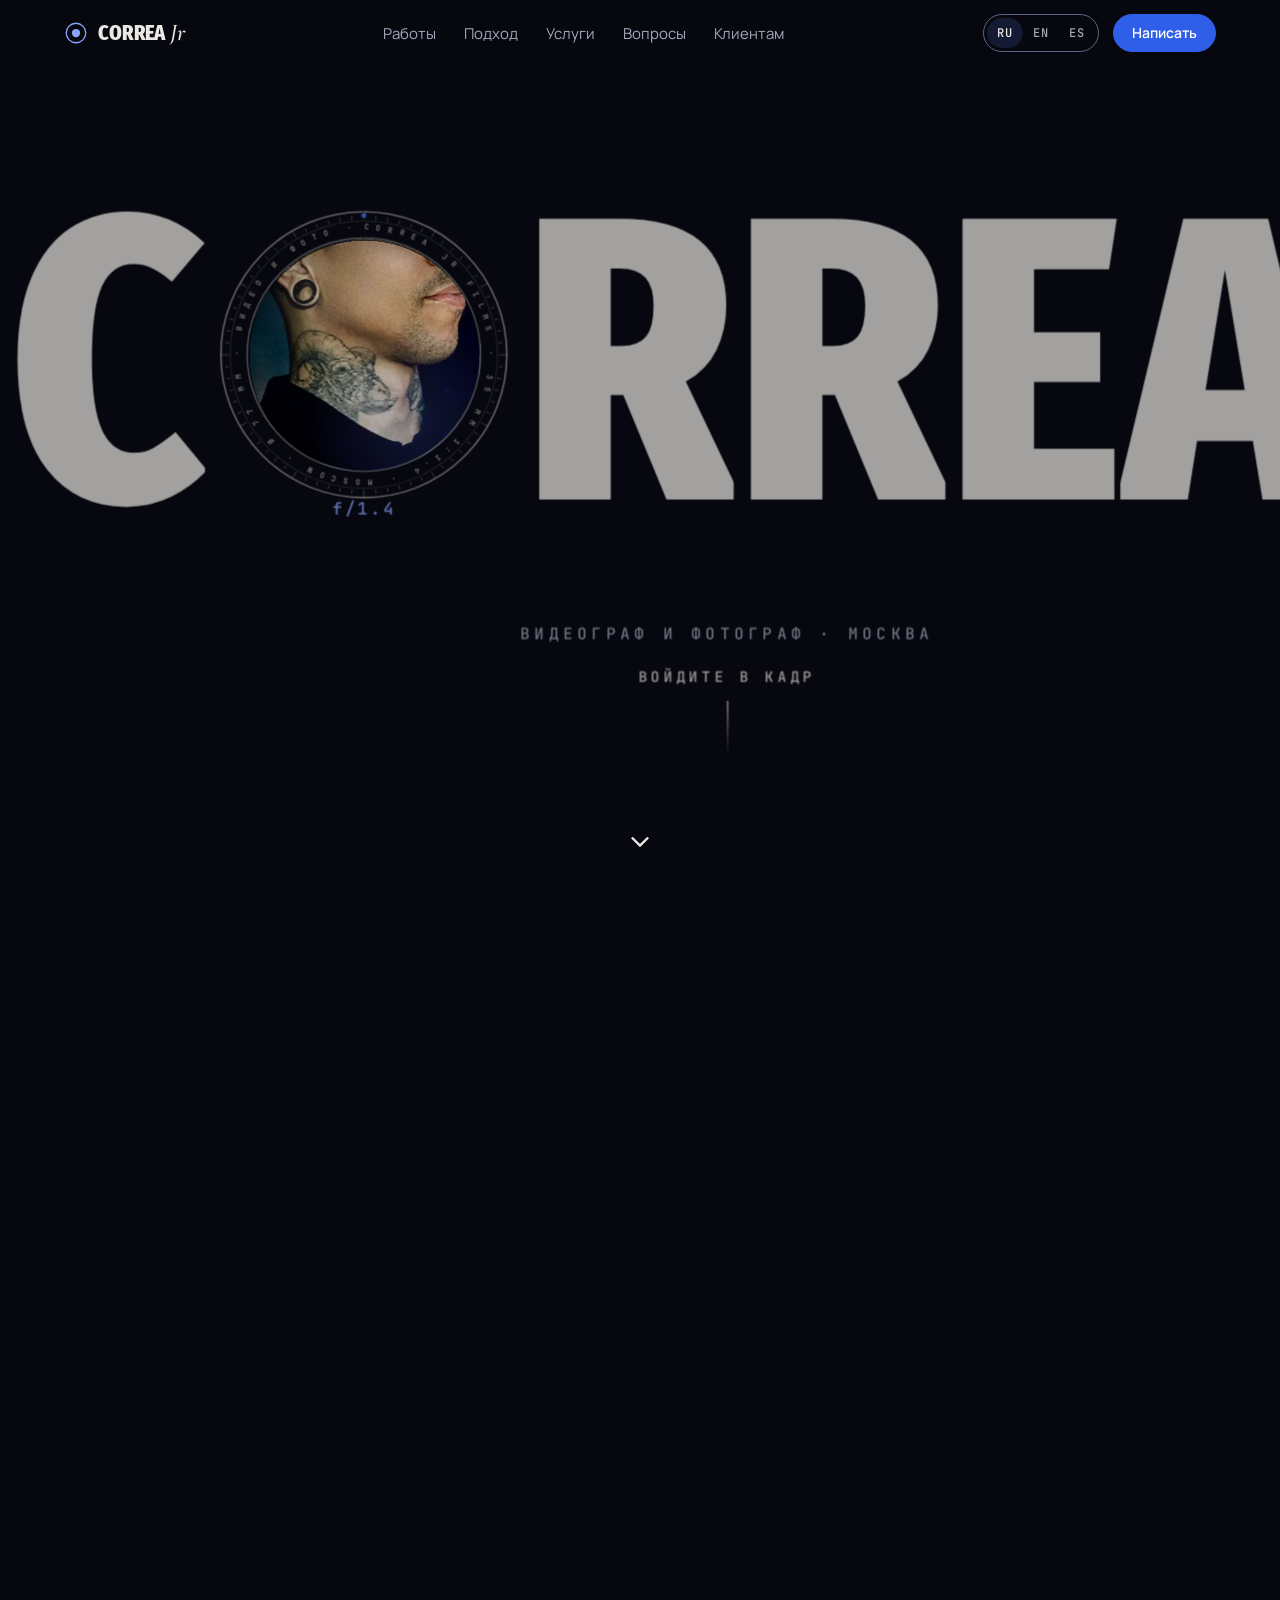
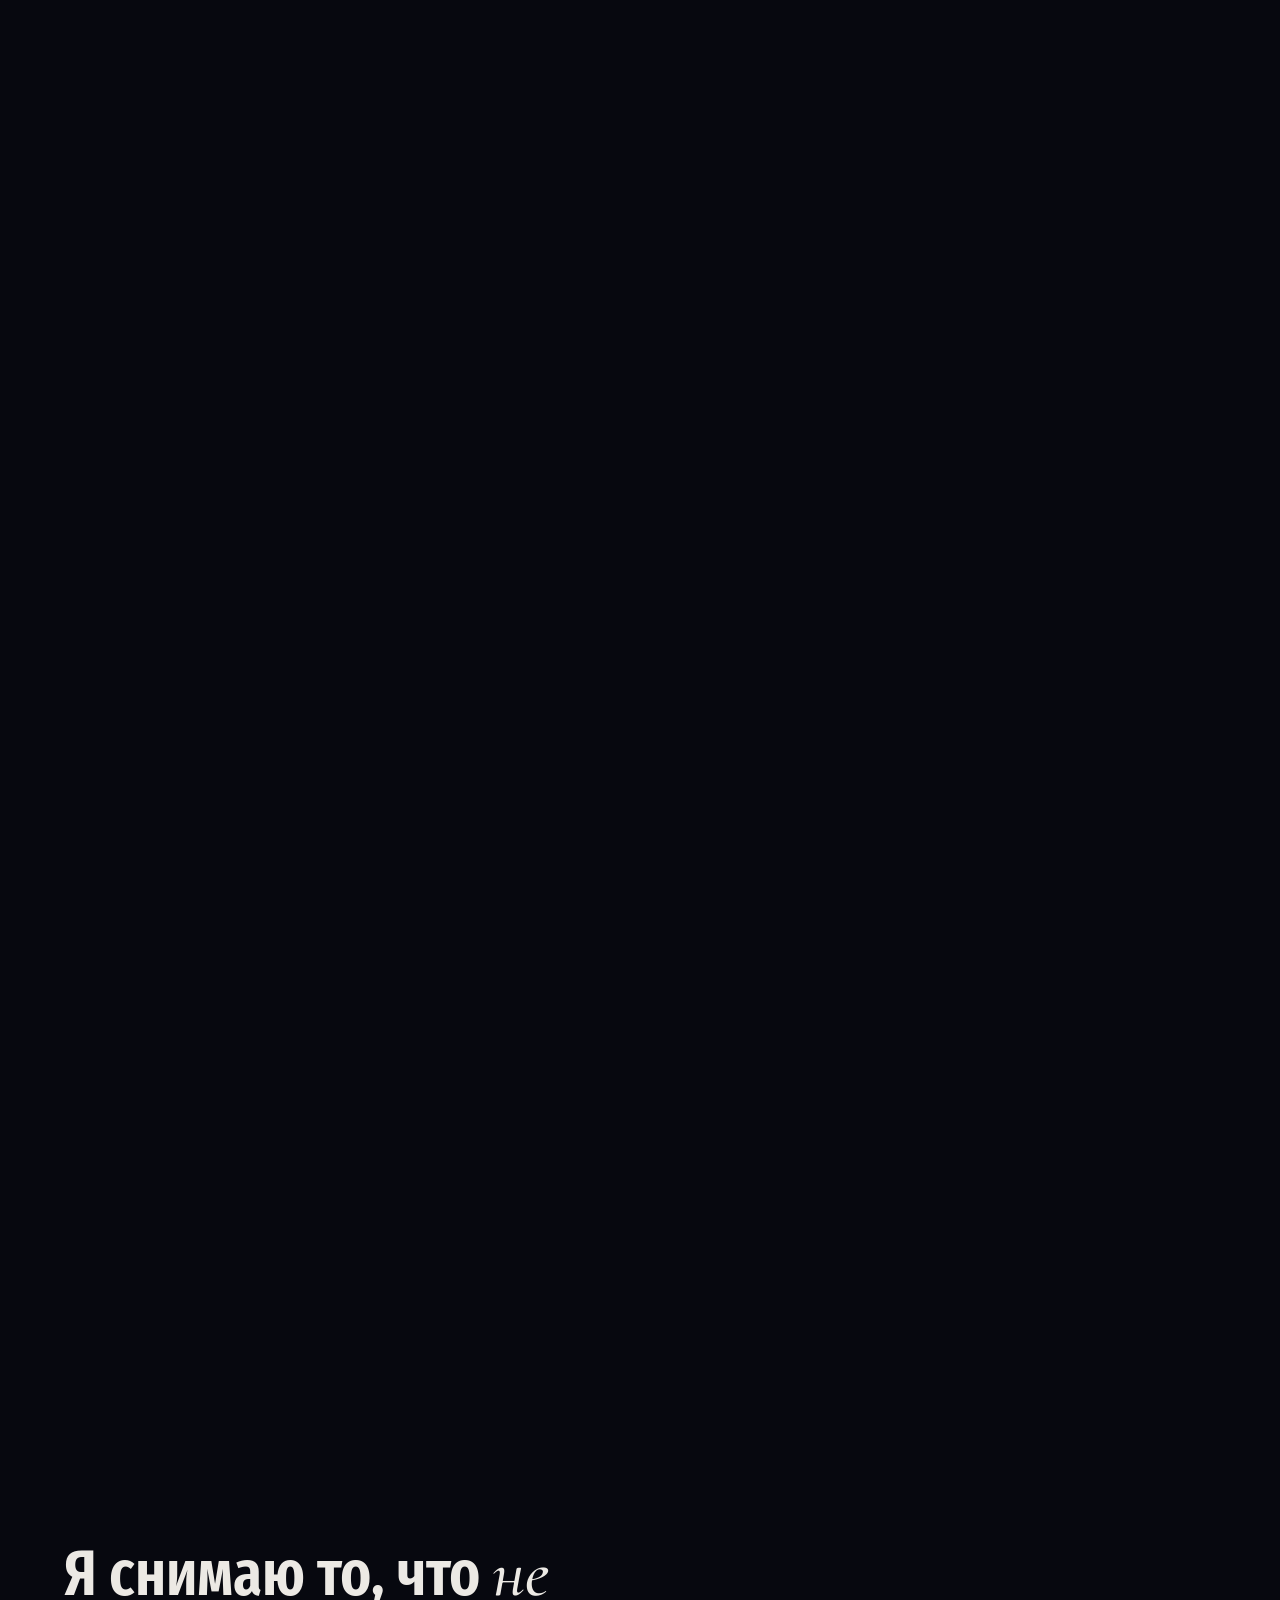
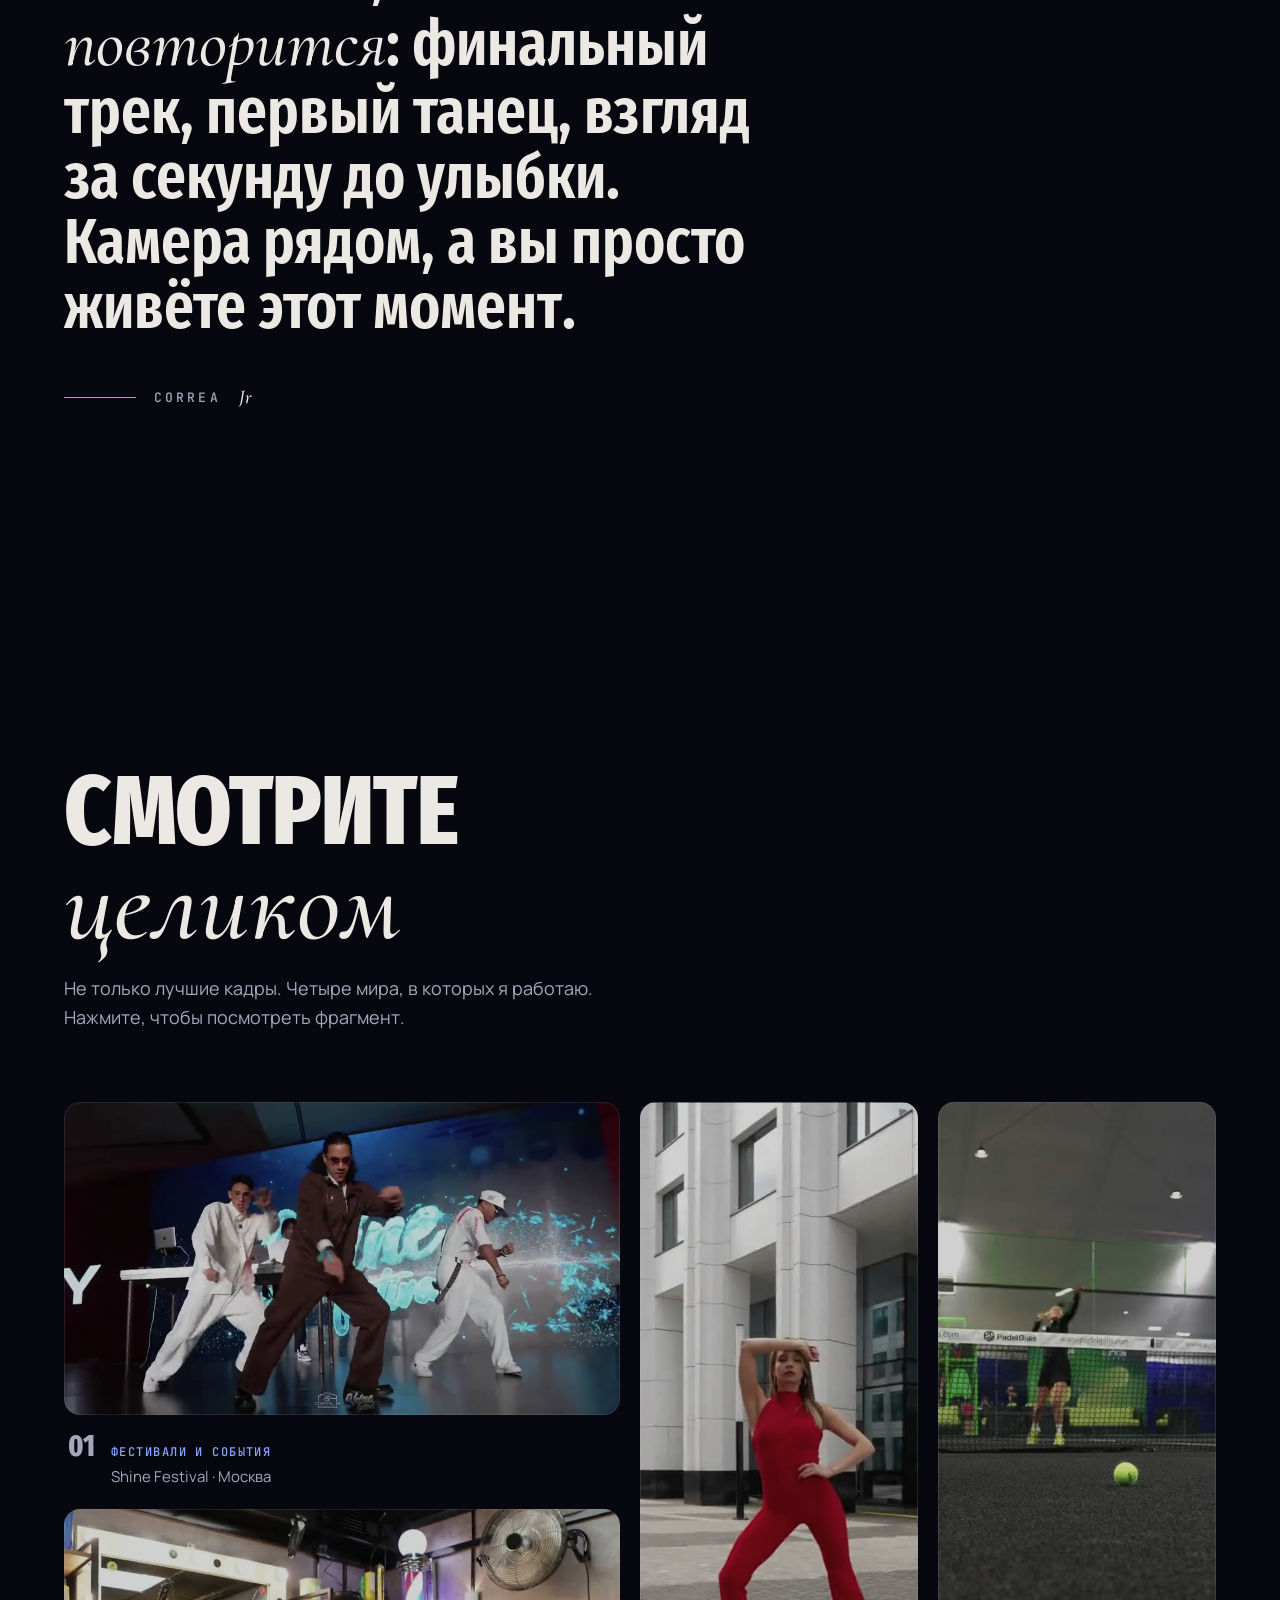
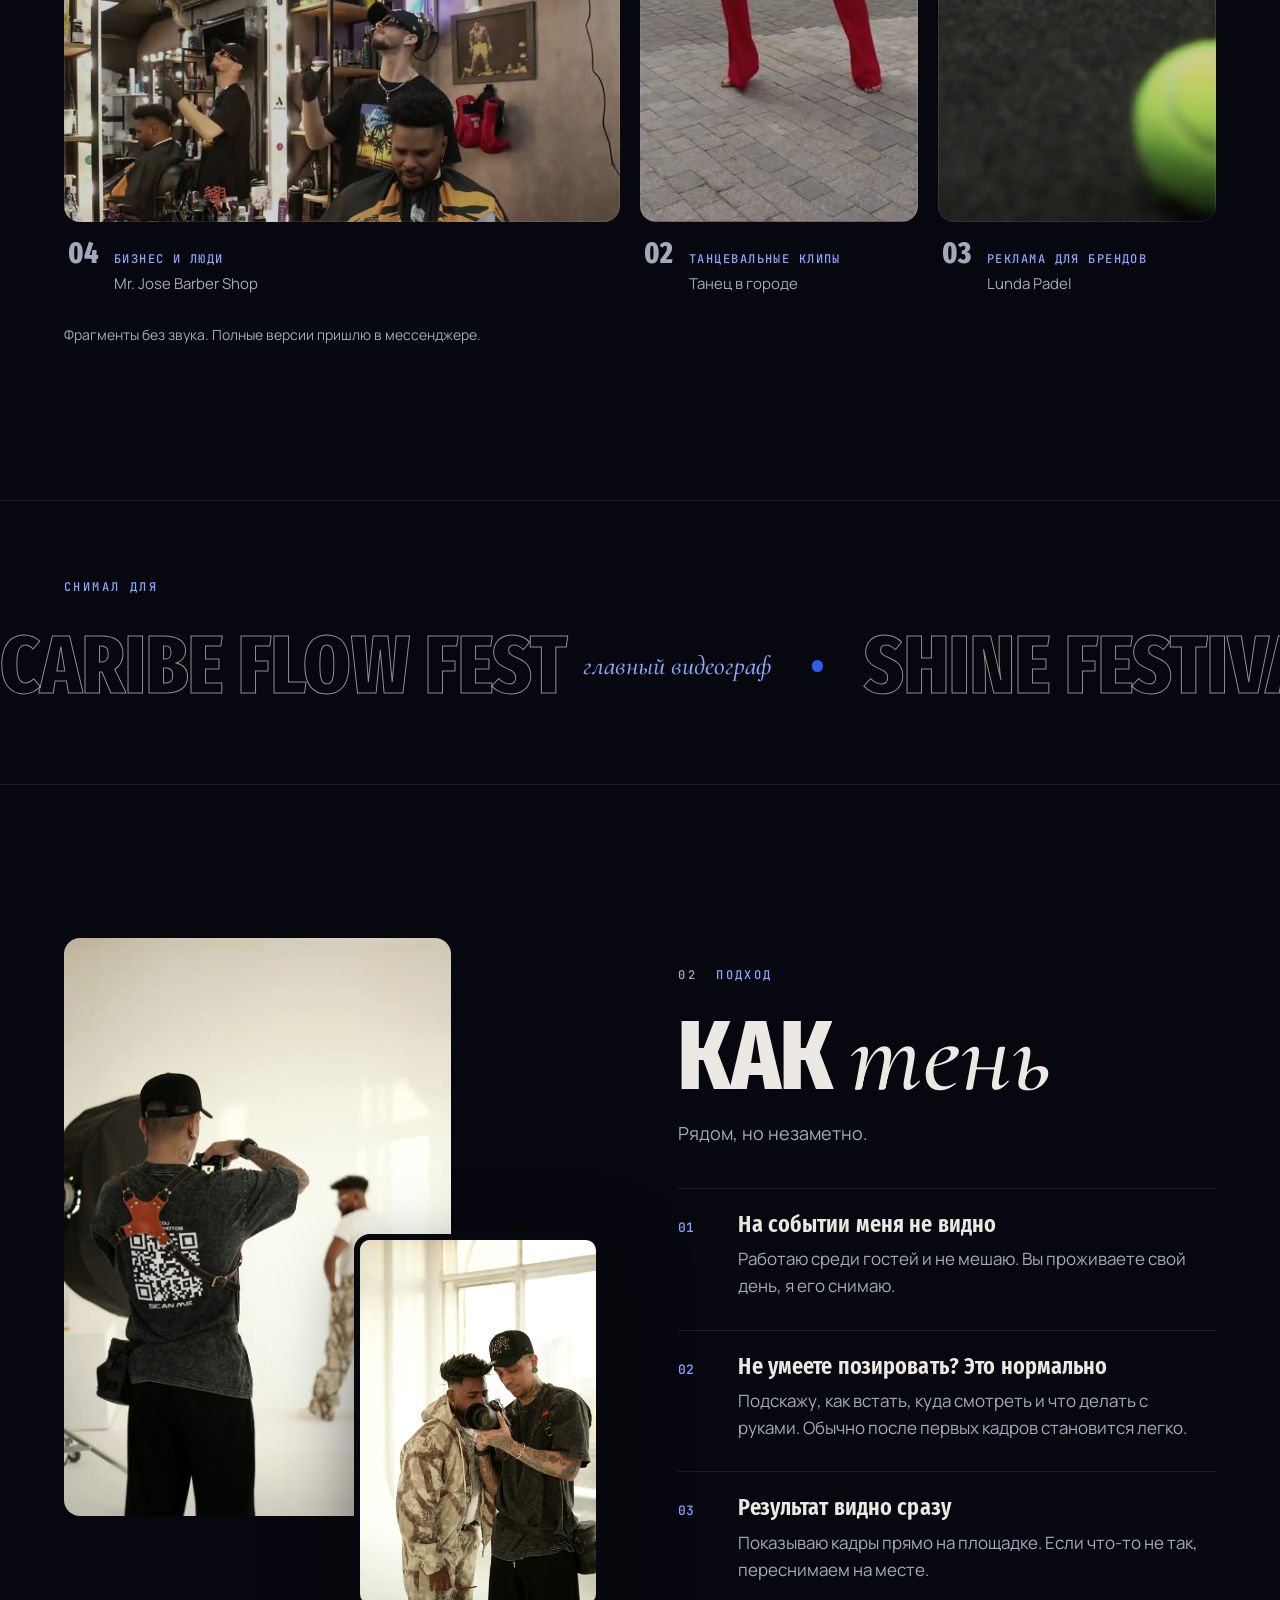
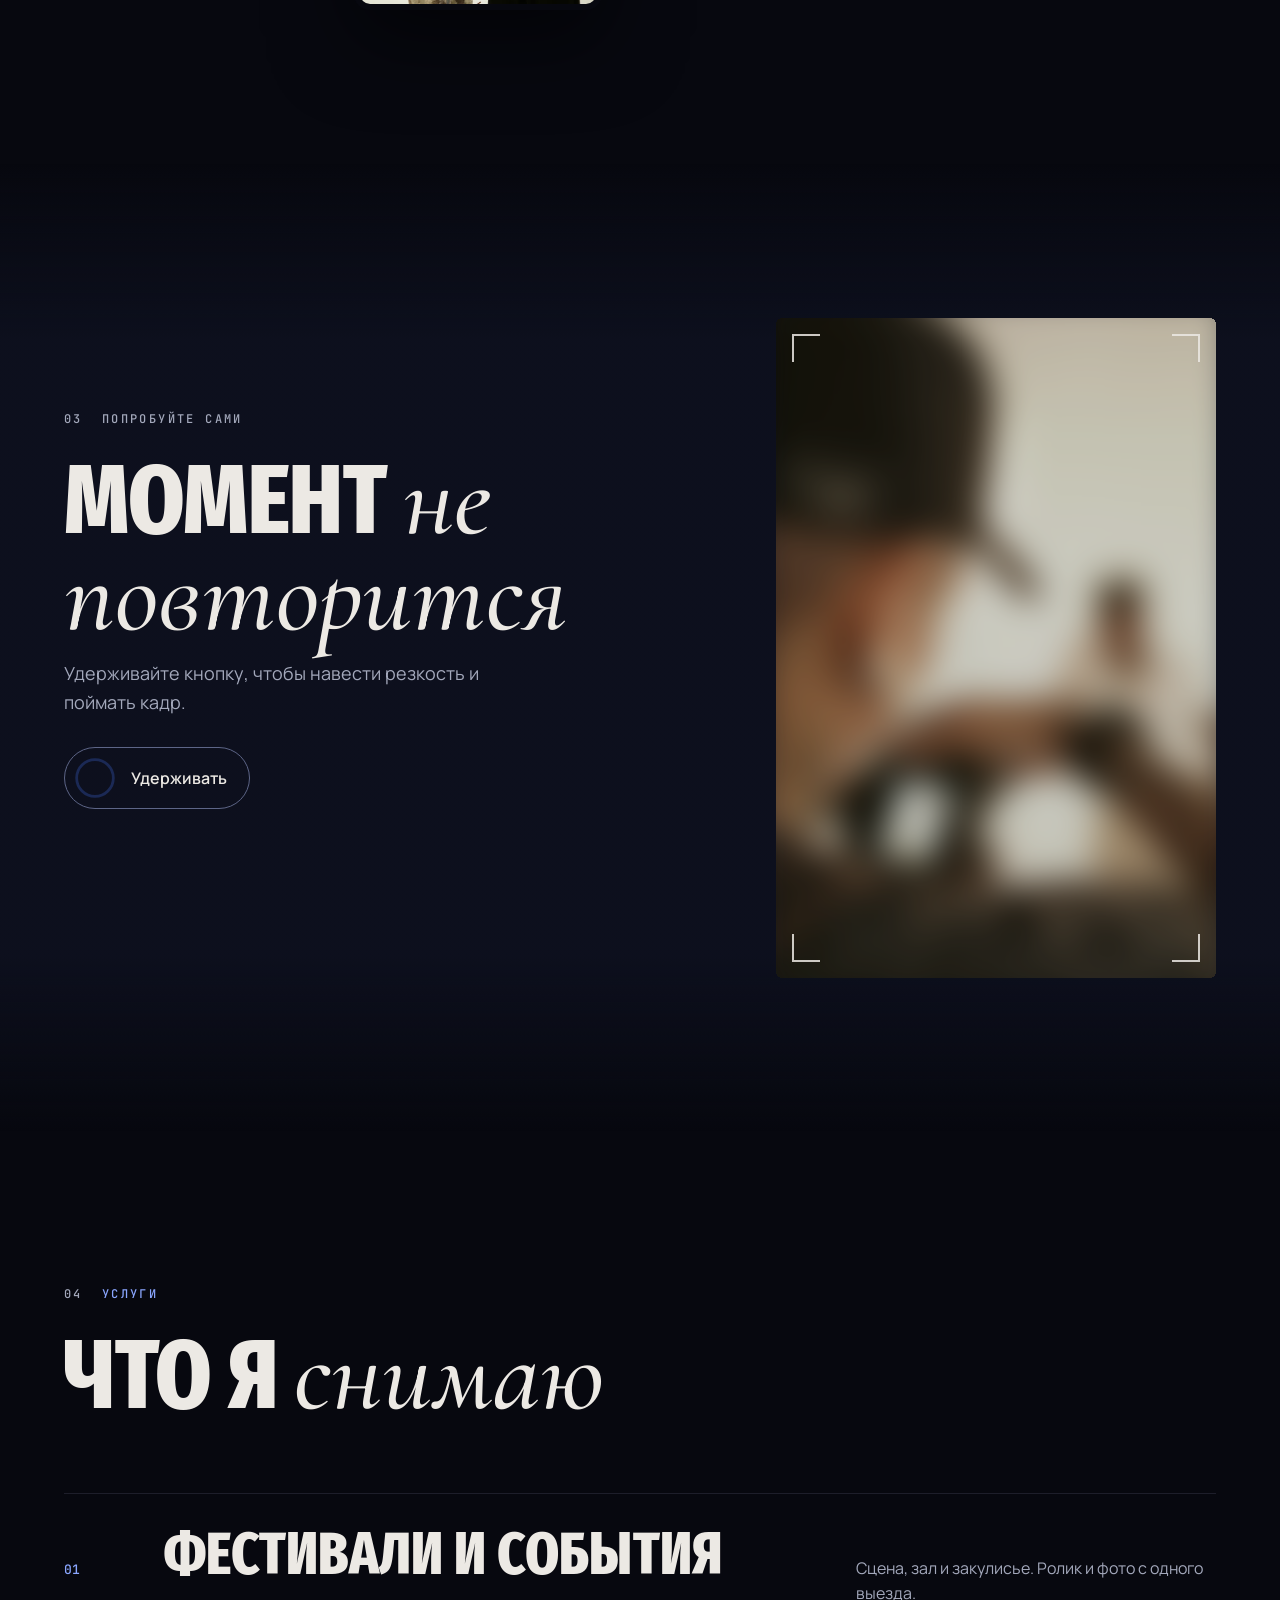
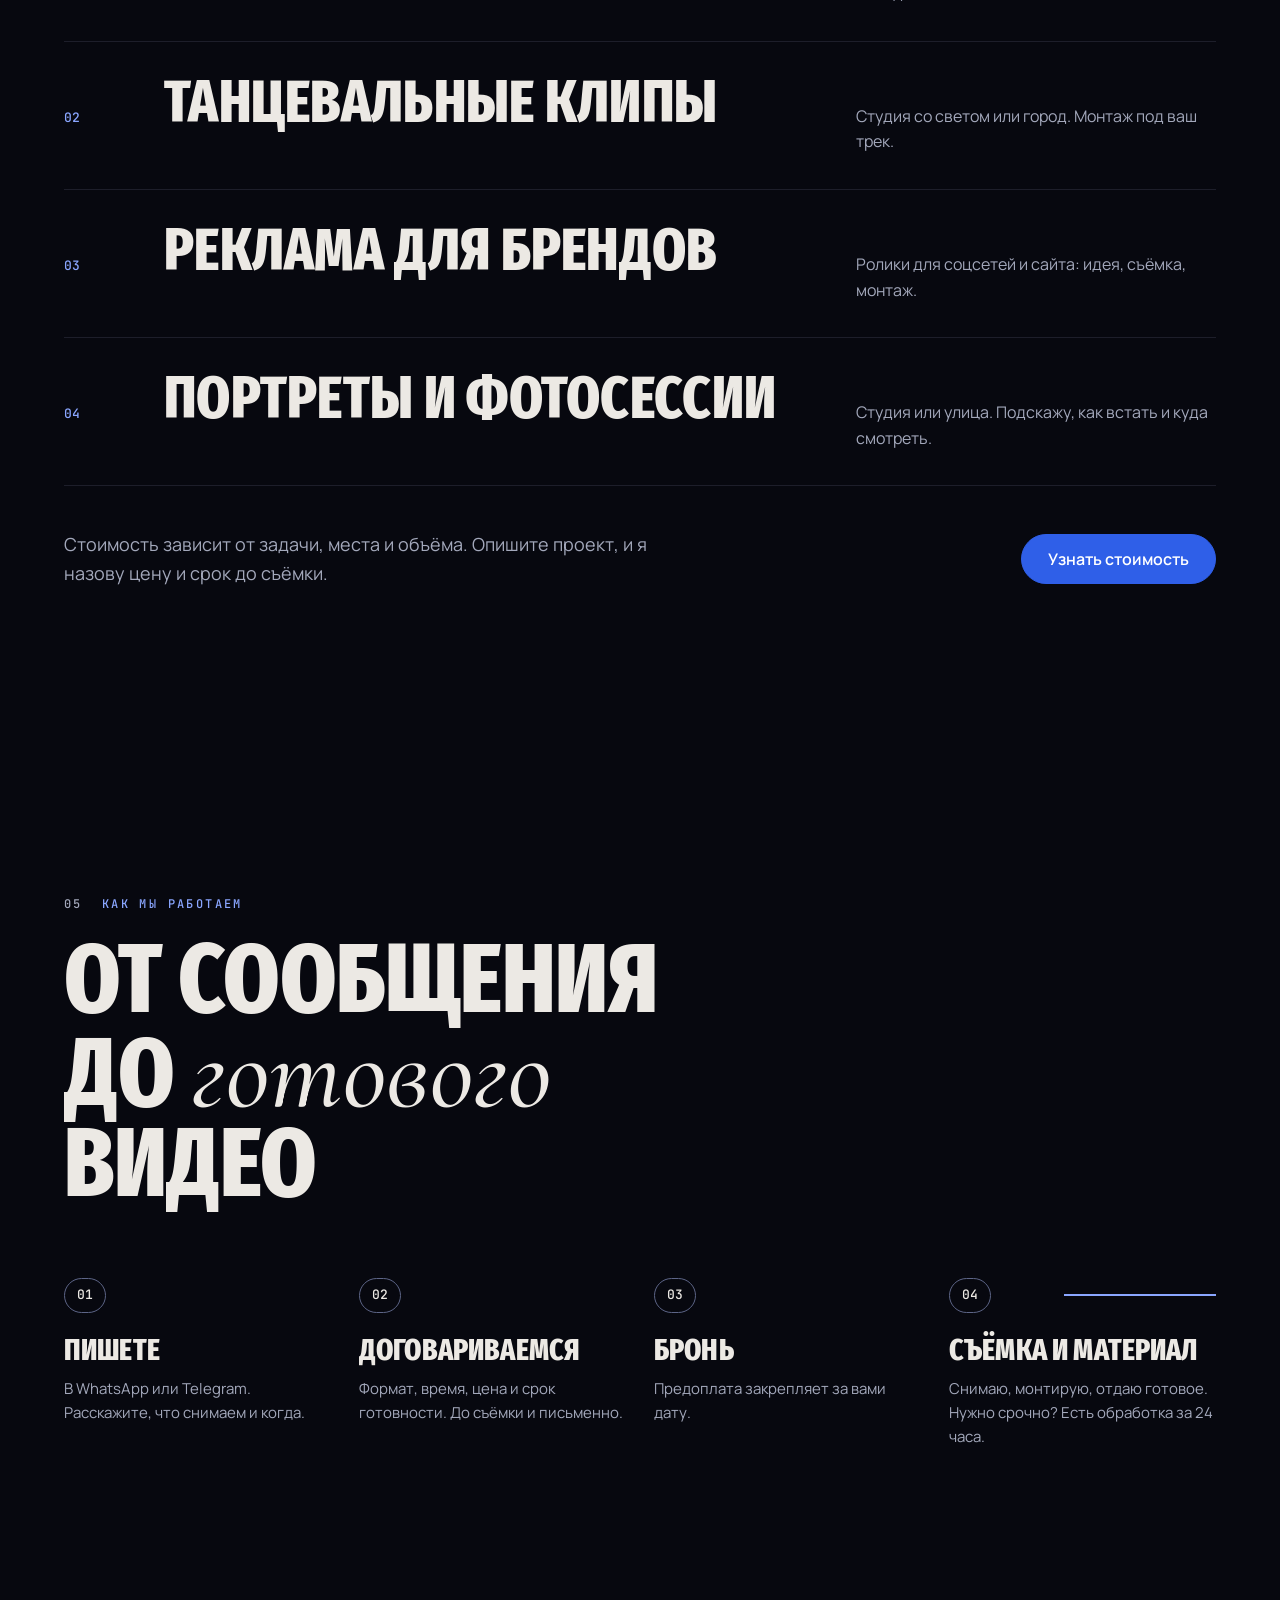
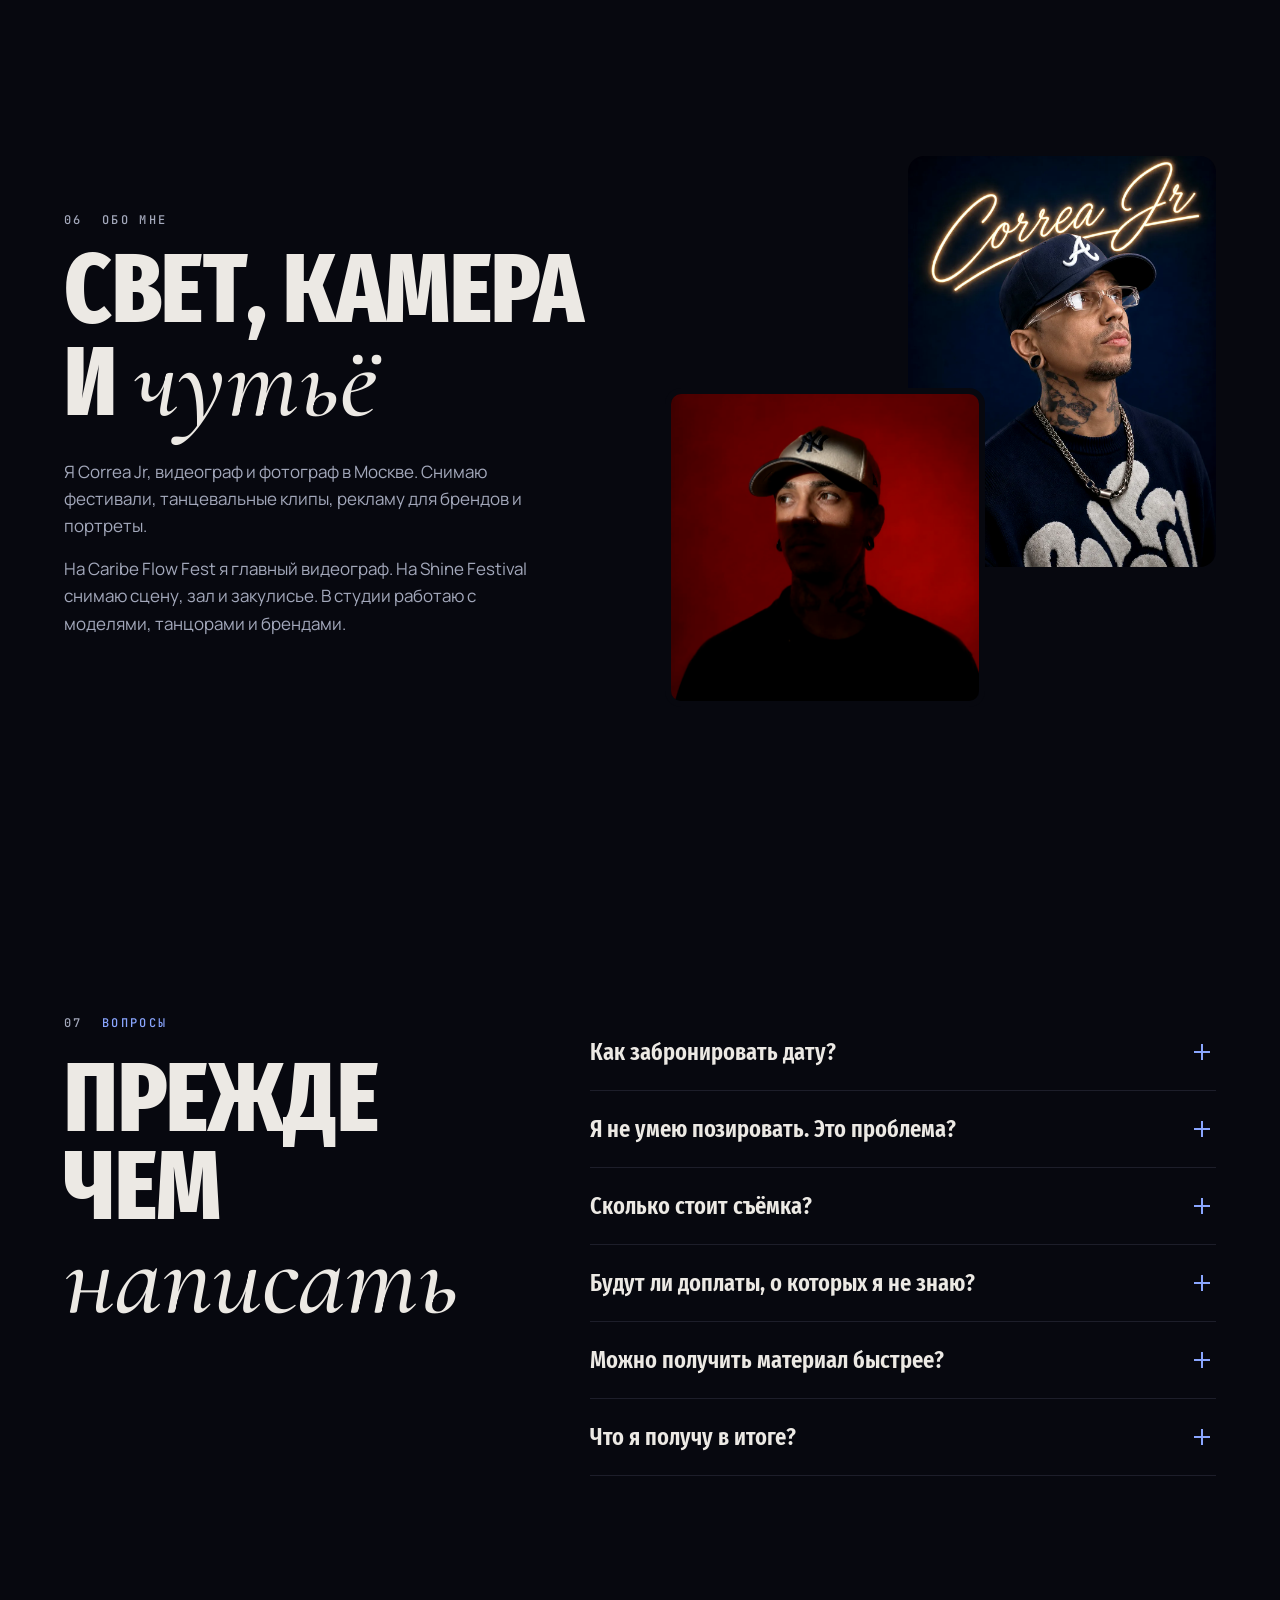
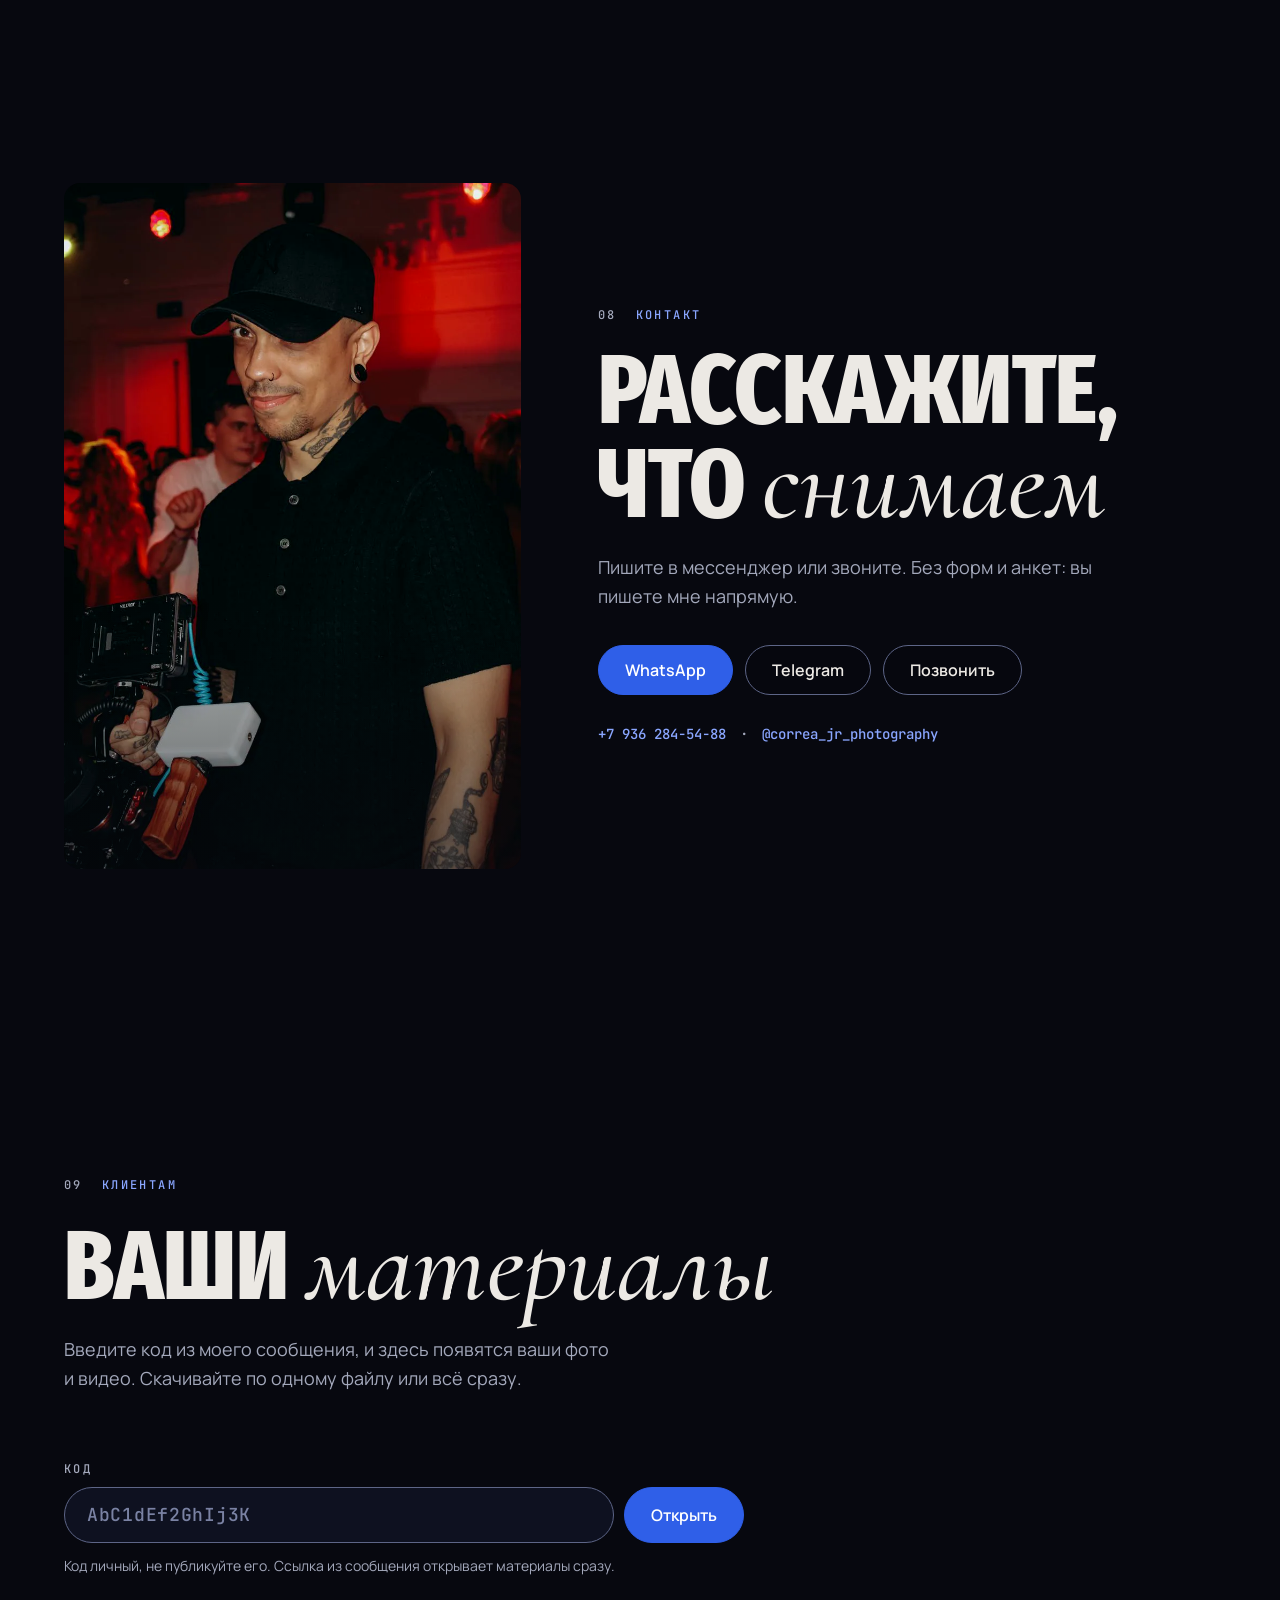
==== commit 57bcff84: "Add client file downloads backed by Yandex Disk Co-Authored-By: Claude Opus 5.5 <noreply@anthropic.c" ====
--- a/index.html
+++ b/index.html
@@ -35,6 +35,7 @@
       <li><a href="#approach" data-i18n="nav.approach">Подход</a></li>
       <li><a href="#services" data-i18n="nav.services">Услуги</a></li>
       <li><a href="#faq" data-i18n="nav.faq">Вопросы</a></li>
+      <li><a href="#files" data-i18n="nav.files">Клиентам</a></li>
     </ul>
   </nav>
   <div class="nav-right">
@@ -303,6 +304,35 @@
   </div>
 </section>
 
+<section class="files sec" id="files" aria-labelledby="fl-h">
+  <div class="sec-head">
+    <p class="kicker"><span class="num">09</span> <span data-i18n="fl.kicker">Клиентам</span></p>
+    <h2 id="fl-h" data-i18n="fl.title">Ваши <em>материалы</em></h2>
+    <p class="sec-lede" data-i18n="fl.lede">Введите код из моего сообщения, и здесь появятся ваши фото и видео. Скачивайте по одному файлу или всё сразу.</p>
+  </div>
+  <form class="fl-form" id="fl-form" novalidate>
+    <label class="fl-label" for="fl-code" data-i18n="fl.label">Код</label>
+    <div class="fl-row">
+      <input class="fl-input" id="fl-code" name="code" type="text" inputmode="text" autocomplete="off" autocapitalize="off" autocorrect="off" spellcheck="false" maxlength="200" placeholder="AbC1dEf2GhIj3K" aria-describedby="fl-note">
+      <button class="btn" type="submit" data-i18n="fl.open">Открыть</button>
+    </div>
+    <p class="fl-note" id="fl-note" data-i18n="fl.note">Код личный, не публикуйте его. Ссылка из сообщения открывает материалы сразу.</p>
+  </form>
+  <p class="fl-status" id="fl-status" role="status" aria-live="polite"></p>
+  <div class="fl-result" id="fl-result" hidden>
+    <div class="fl-head">
+      <div>
+        <p class="fl-name" id="fl-name"></p>
+        <p class="fl-meta" id="fl-meta"></p>
+      </div>
+      <button class="btn" type="button" id="fl-all"></button>
+    </div>
+    <div class="fl-dirs" id="fl-dirs"></div>
+    <ul class="fl-grid" id="fl-grid"></ul>
+    <button class="btn btn-ghost fl-more" type="button" id="fl-more" hidden></button>
+  </div>
+</section>
+
 </main>
 
 <footer class="foot">
@@ -310,9 +340,21 @@
   <div class="foot-row">
     <p>© 2026 Correa Jr Films · <span data-i18n="ft.city">Москва</span></p>
     <p data-i18n="ft.credit">Фото на главном экране: Андрей Метёлков</p>
+    <p><a href="#files" data-i18n="ft.files">Скачать материалы</a></p>
     <p data-i18n="ft.privacy">Сайт не собирает персональные данные и не использует cookies. Вы пишете напрямую в мессенджер.</p>
   </div>
 </footer>
+
+<div class="fl-box" id="fl-box" hidden role="dialog" aria-modal="true" aria-labelledby="fl-box-name">
+  <div class="fl-box-in">
+    <div class="fl-box-media" id="fl-box-media"></div>
+    <div class="fl-box-bar">
+      <p class="fl-box-name" id="fl-box-name"></p>
+      <a class="btn" id="fl-box-dl" href="#" rel="noopener"></a>
+      <button class="btn btn-ghost" type="button" id="fl-box-close"></button>
+    </div>
+  </div>
+</div>
 
 <div class="m-bar">
   <a class="btn" id="wa2" href="https://wa.me/79362845488?text=%D0%97%D0%B4%D1%80%D0%B0%D0%B2%D1%81%D1%82%D0%B2%D1%83%D0%B9%D1%82%D0%B5!%20%D0%A5%D0%BE%D1%87%D1%83%20%D0%BE%D0%B1%D1%81%D1%83%D0%B4%D0%B8%D1%82%D1%8C%20%D1%81%D1%8A%D1%91%D0%BC%D0%BA%D1%83." target="_blank" rel="noopener">WhatsApp</a>
@@ -321,5 +363,6 @@
 
 <script src="assets/i18n.js"></script>
 <script src="assets/site.js"></script>
+<script src="assets/files.js"></script>
 </body>
 </html>
--- a/assets/site.css
+++ b/assets/site.css
@@ -385,6 +385,57 @@
 .foot-row{display:flex;flex-wrap:wrap;gap:10px 32px;color:var(--text-secondary);font-size:13px}
 .foot-row p:last-child{flex-basis:100%}
 
+/* client files (Yandex Disk folder by code) */
+.fl-form{max-width:680px}
+.fl-label{display:block;font:500 12px/1 var(--f-mono);letter-spacing:.2em;text-transform:uppercase;color:var(--text-secondary);margin-bottom:12px}
+.fl-row{display:flex;gap:10px}
+.fl-input{flex:1;min-width:0;font:500 18px/1.2 var(--f-mono);letter-spacing:.04em;color:var(--text-primary);background:var(--panel);border:1px solid var(--line-strong);border-radius:999px;padding:16px 22px;transition:border-color .3s var(--ease-out),box-shadow .3s var(--ease-out)}
+.fl-input::placeholder{color:#7a82a3}
+.fl-input:focus{outline:none;border-color:var(--accent-hover);box-shadow:0 0 0 3px rgba(74,119,255,.28)}
+.fl-note{margin-top:12px;font-size:14px;color:var(--text-secondary)}
+.fl-status{min-height:1.6em;margin-top:22px;color:var(--text-secondary)}
+.fl-status:empty{margin-top:0;min-height:0}
+.fl-status.is-error{color:#ff9ea2}
+.fl-status.is-busy::before{content:"";display:inline-block;width:12px;height:12px;border:2px solid var(--accent-text);border-right-color:transparent;border-radius:50%;margin-right:10px;vertical-align:-1px;animation:flspin .8s linear infinite}
+@keyframes flspin{to{transform:rotate(360deg)}}
+.fl-result{margin-top:30px}
+.fl-result[aria-busy=true]{opacity:.55;transition:opacity .3s}
+.fl-head{display:flex;flex-wrap:wrap;align-items:flex-end;justify-content:space-between;gap:16px;padding-bottom:22px;border-bottom:1px solid var(--line);margin-bottom:22px}
+.fl-name{font:800 clamp(28px,3vw,46px)/1 var(--f-display);text-transform:uppercase;overflow-wrap:anywhere}
+.fl-meta{margin-top:8px;font:500 13px/1.4 var(--f-mono);color:var(--text-secondary);letter-spacing:.06em}
+.fl-dirs{display:flex;flex-wrap:wrap;gap:10px;margin-bottom:22px}
+.fl-dirs:empty{display:none}
+.fl-chip{display:inline-flex;align-items:center;gap:8px;padding:11px 16px;border-radius:999px;border:1px solid var(--line-strong);background:var(--panel);color:var(--text-primary);font:600 15px/1 var(--f-body);cursor:pointer;transition:border-color .3s var(--ease-out)}
+.fl-chip svg{width:16px;height:16px;fill:var(--accent-text)}
+.fl-chip:hover{border-color:var(--accent-text)}
+.fl-back{color:var(--accent-text)}
+.fl-grid{list-style:none;margin:0;padding:0;display:grid;grid-template-columns:repeat(auto-fill,minmax(220px,1fr));gap:18px}
+.fl-tile{display:flex;flex-direction:column;background:var(--panel);border:1px solid var(--line);border-radius:14px;overflow:hidden}
+.fl-thumb{position:relative;display:block;width:100%;aspect-ratio:4/3;padding:0;border:0;background:#0b0e1a;cursor:zoom-in;overflow:hidden}
+.fl-tile.is-file .fl-thumb{cursor:pointer}
+.fl-thumb img{width:100%;height:100%;object-fit:cover;transition:transform .8s var(--ease-out)}
+.fl-thumb:hover img{transform:scale(1.04)}
+.fl-thumb.no-preview::before{content:"";position:absolute;inset:26% 32%;border:1px dashed var(--line-strong);border-radius:10px}
+.fl-kind{position:absolute;left:10px;top:10px;font:500 10px/1 var(--f-mono);letter-spacing:.14em;text-transform:uppercase;background:rgba(7,8,15,.72);color:var(--text-primary);padding:6px 8px;border-radius:8px}
+.fl-play{position:absolute;left:50%;top:50%;width:48px;height:48px;margin:-24px 0 0 -24px;border-radius:50%;background:rgba(7,8,15,.62);border:1px solid rgba(236,233,228,.45);display:grid;place-items:center}
+.fl-play svg{width:18px;height:18px;fill:var(--text-primary)}
+.fl-cap{display:grid;grid-template-columns:minmax(0,1fr) auto;gap:2px 12px;padding:12px 14px 14px;align-items:center}
+.fl-file{grid-column:1;font-size:14px;line-height:1.3;color:var(--text-primary);white-space:nowrap;overflow:hidden;text-overflow:ellipsis}
+.fl-size{grid-column:1;font:500 12px/1.3 var(--f-mono);color:var(--text-secondary)}
+.fl-dl{grid-column:2;grid-row:1 / 3;font:600 14px/1 var(--f-body);color:#fff;background:var(--accent);border-radius:999px;padding:11px 14px;white-space:nowrap;transition:background .3s var(--ease-out)}
+.fl-dl:hover{background:#2450d4;color:#fff}
+.fl-more{margin:26px auto 0;display:flex}
+.fl-more[hidden]{display:none}
+.fl-box{position:fixed;inset:0;z-index:95;background:rgba(4,5,10,.95);display:flex;align-items:center;justify-content:center;padding:20px}
+.fl-box[hidden]{display:none}
+.fl-box-in{width:min(1100px,100%);max-height:100%;display:flex;flex-direction:column;gap:14px}
+.fl-box-media{min-height:0;display:flex;align-items:center;justify-content:center}
+.fl-box-media img,.fl-box-media video{max-width:100%;max-height:calc(100vh - 150px);max-height:calc(100svh - 150px);border-radius:10px;background:#000}
+.fl-box-msg{color:var(--text-secondary);text-align:center;padding:40px 10px}
+.fl-box-bar{display:flex;flex-wrap:wrap;align-items:center;gap:12px}
+.fl-box-name{flex:1 1 200px;min-width:0;white-space:nowrap;overflow:hidden;text-overflow:ellipsis;font:500 13px/1.3 var(--f-mono);color:var(--text-secondary)}
+html.fl-lock{overflow:hidden}
+
 /* quick contact bar (phones only) */
 .m-bar{display:none}
 
@@ -492,6 +543,19 @@
   .foot{padding:44px var(--pad) 104px}
   .foot-mark{margin-bottom:26px}
 
+  /* client files */
+  .fl-input{font-size:16px;padding:15px 18px}
+  .fl-row .btn{padding:15px 20px}
+  .fl-note{font-size:13px}
+  .fl-head{align-items:stretch}
+  .fl-head>div{flex-basis:100%}
+  .fl-head .btn{flex:1 1 100%}
+  .fl-grid{grid-template-columns:1fr 1fr;gap:10px}
+  .fl-cap{grid-template-columns:minmax(0,1fr);padding:10px 10px 12px}
+  .fl-dl{grid-column:1;grid-row:auto;margin-top:8px;text-align:center;padding:11px 8px}
+  .fl-box{padding:12px}
+  .fl-box-bar .btn{flex:1 1 40%}
+
   .m-bar{position:fixed;left:0;right:0;bottom:0;z-index:60;display:grid;grid-template-columns:1.4fr 1fr;gap:10px;padding:12px var(--pad) calc(12px + env(safe-area-inset-bottom));background:linear-gradient(rgba(7,8,15,0),rgba(7,8,15,.92) 34%);visibility:hidden;transform:translateY(130%);transition:transform .5s var(--ease-out),visibility 0s .5s}
   .m-bar.show{visibility:visible;transform:none;transition:transform .5s var(--ease-out),visibility 0s}
   .m-bar .btn{padding:15px 12px;font-size:15px}
